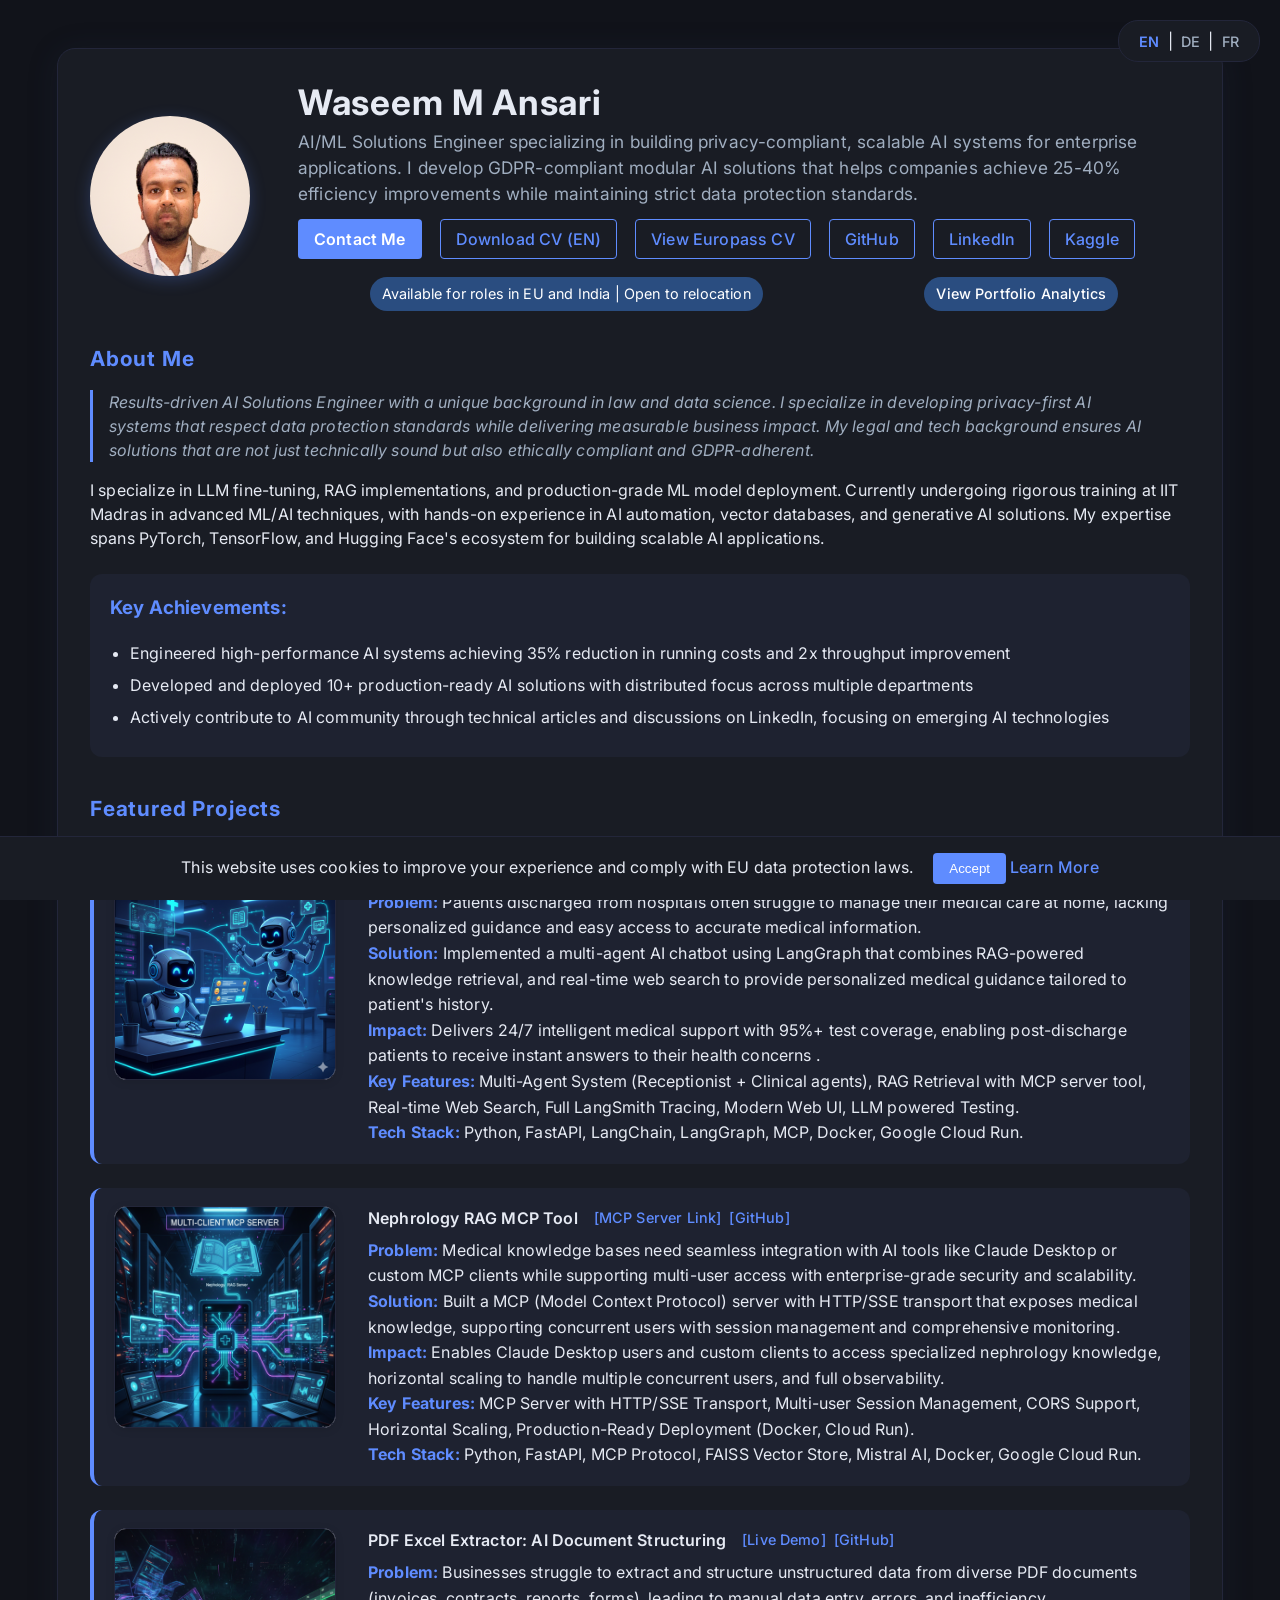
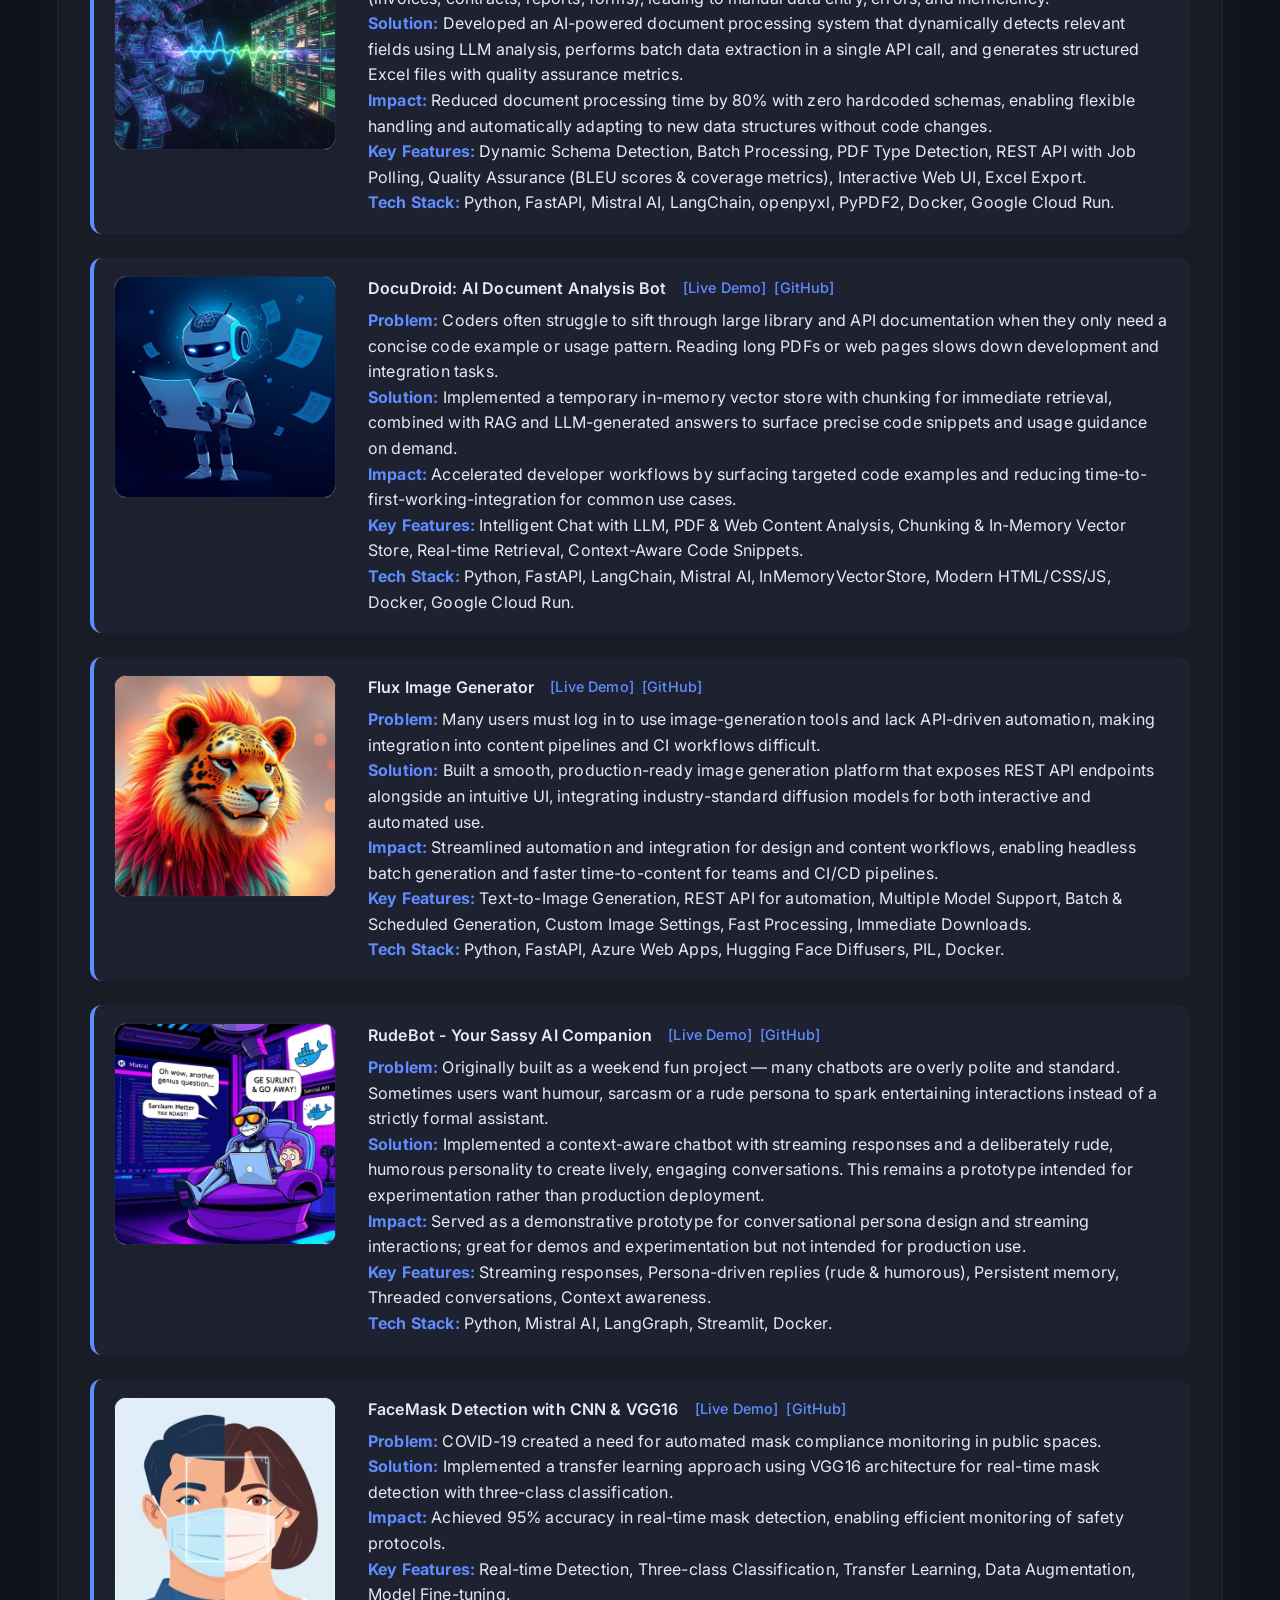
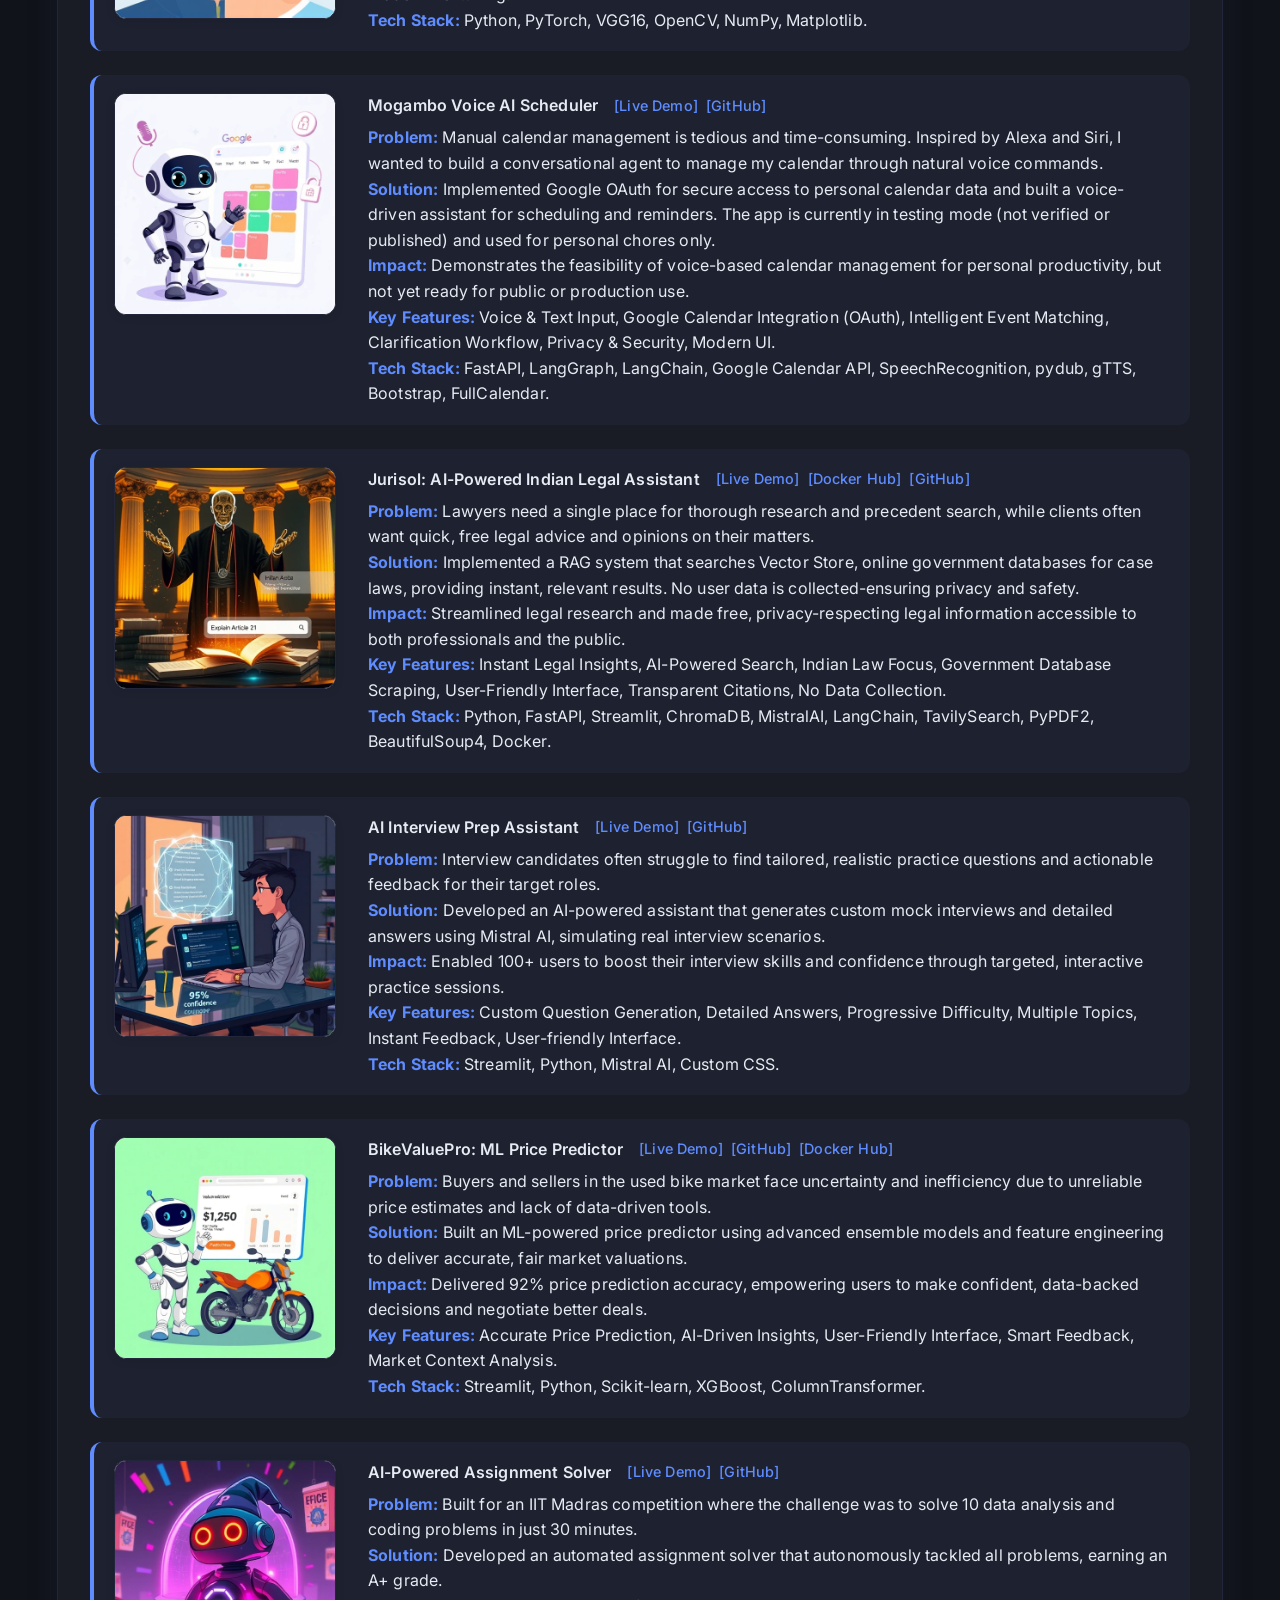
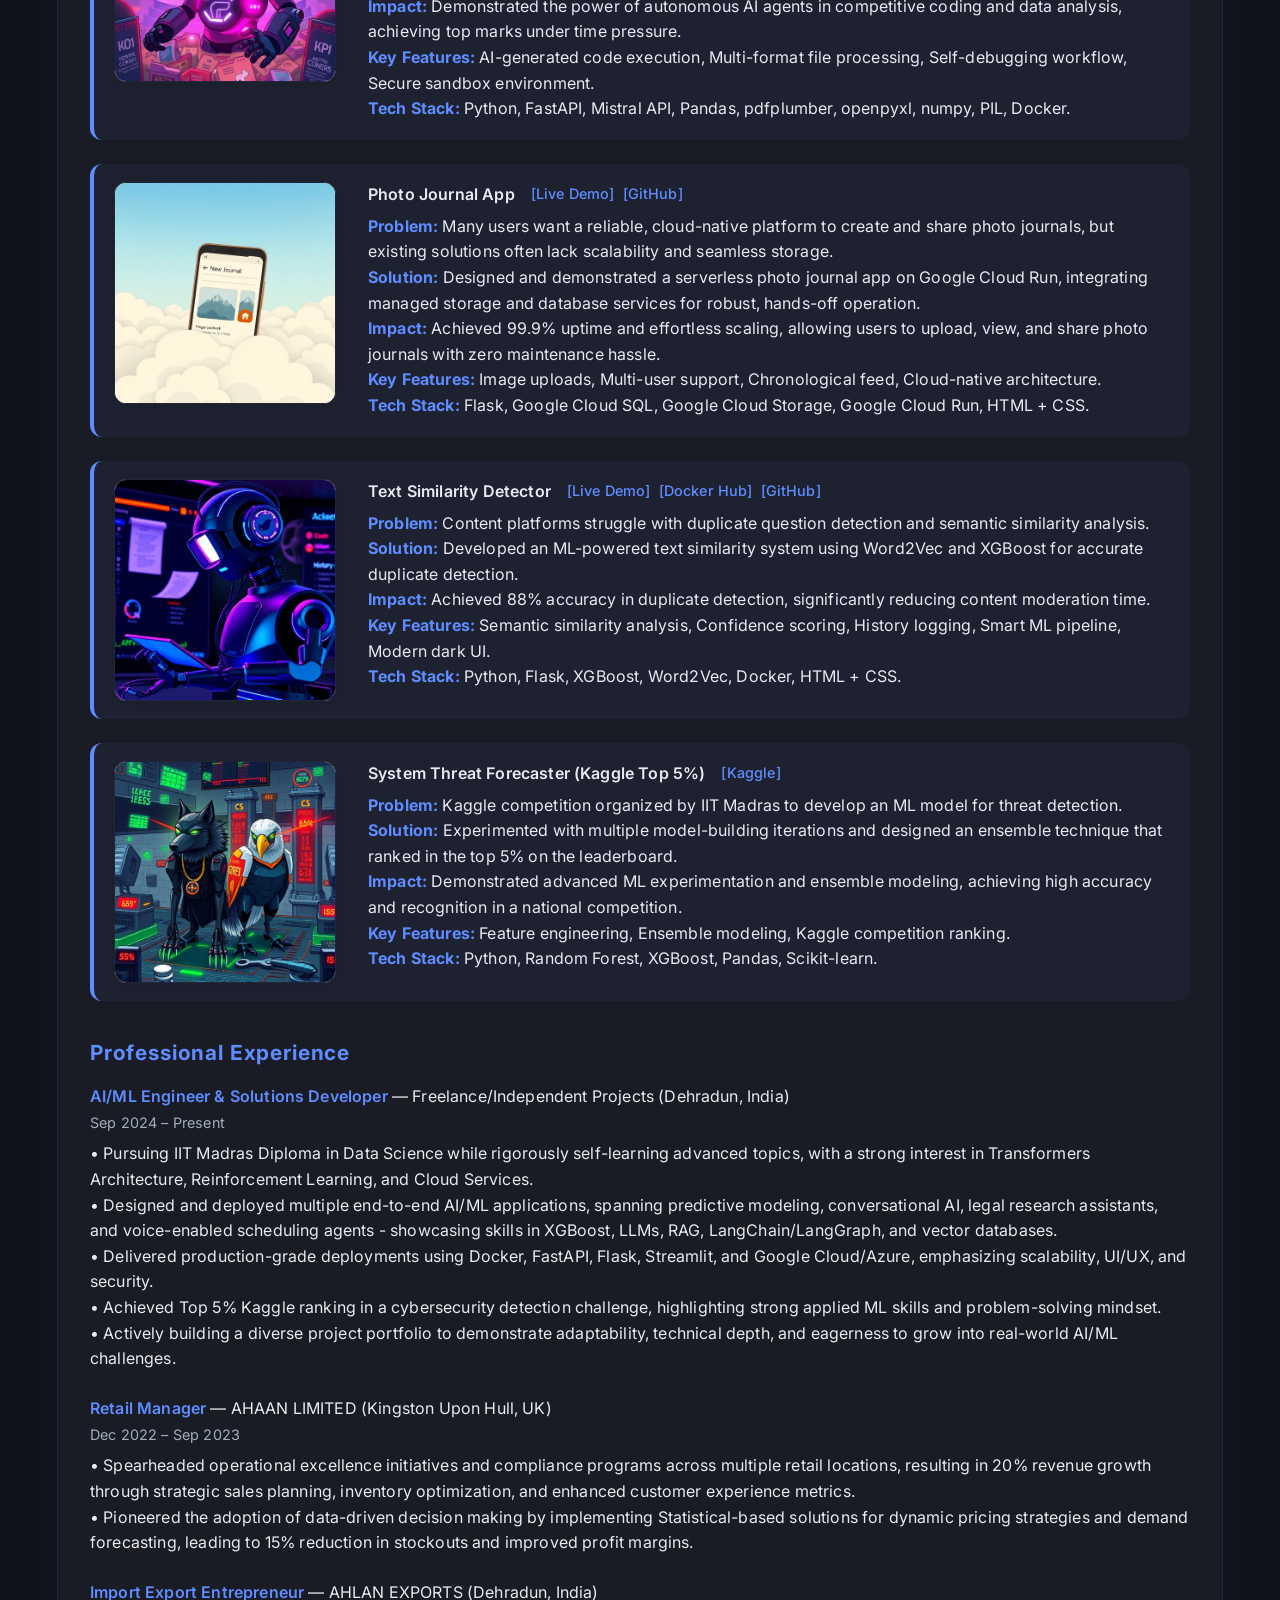
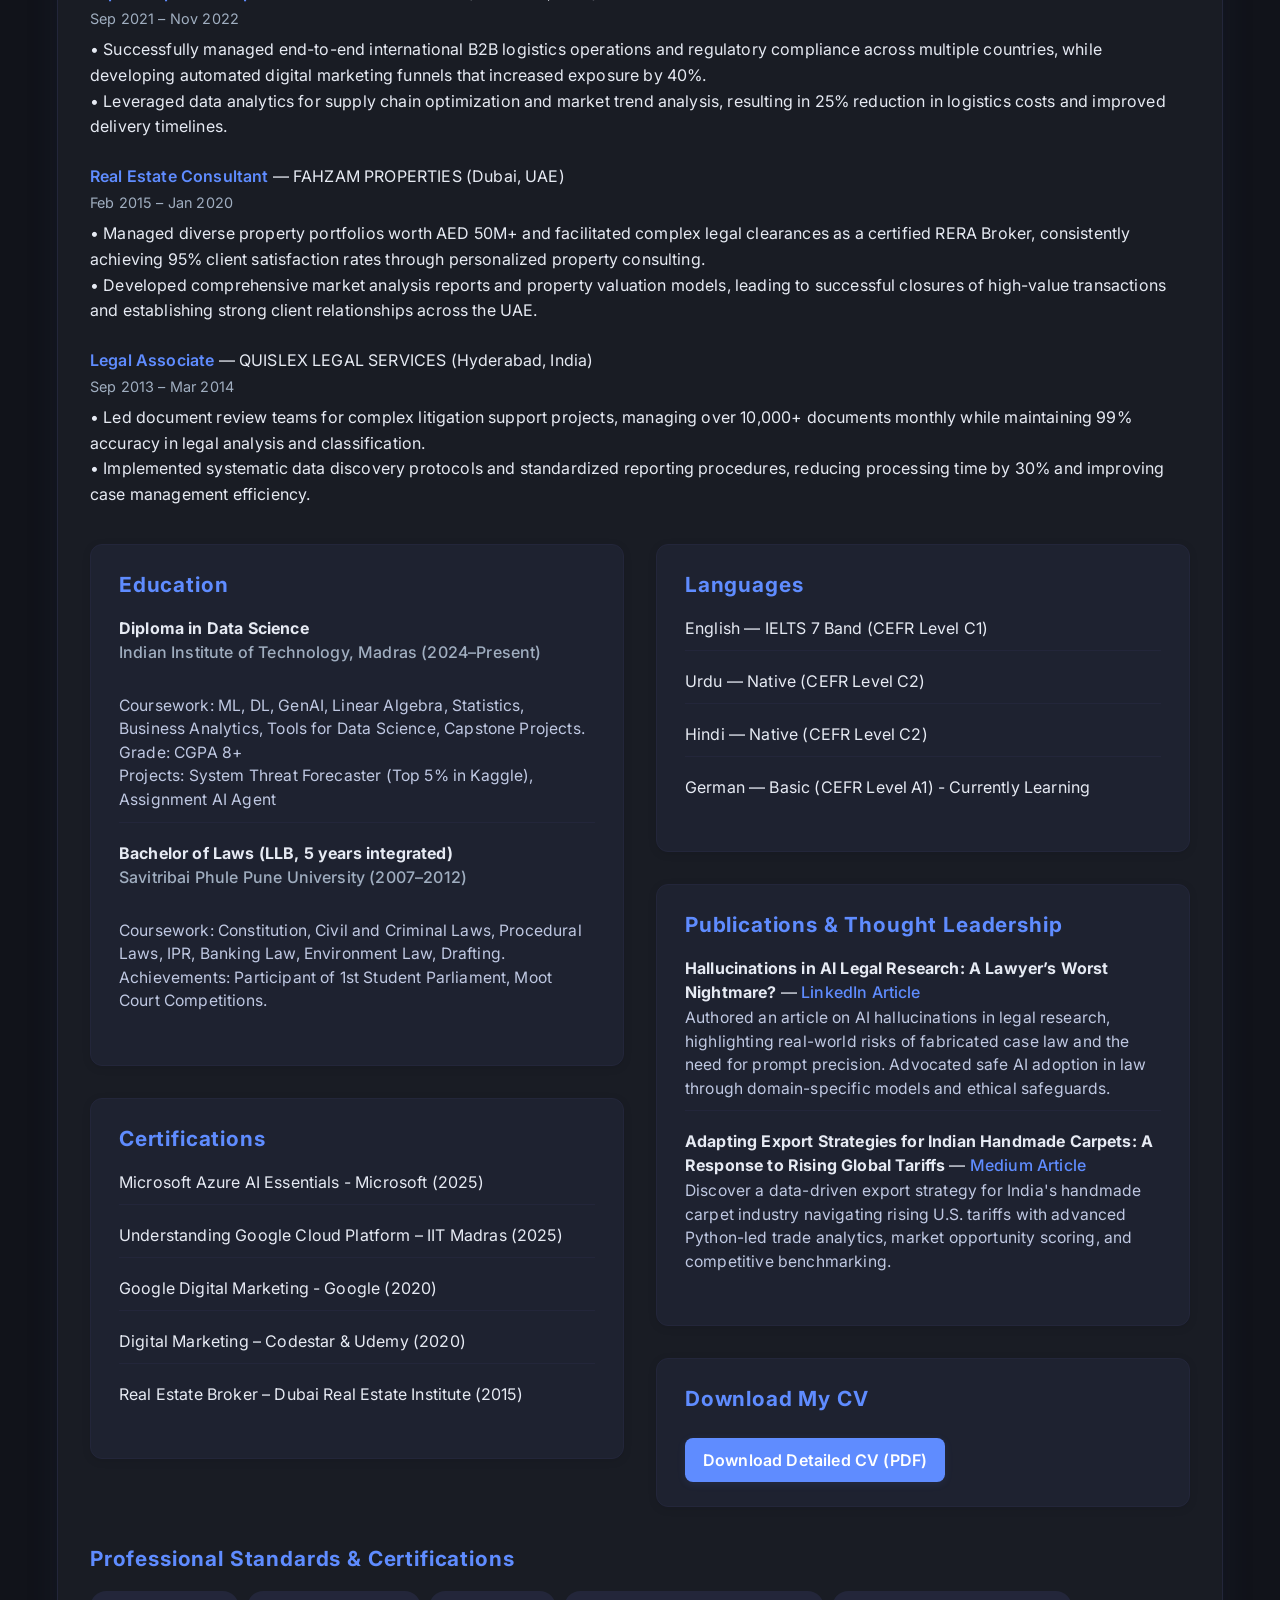
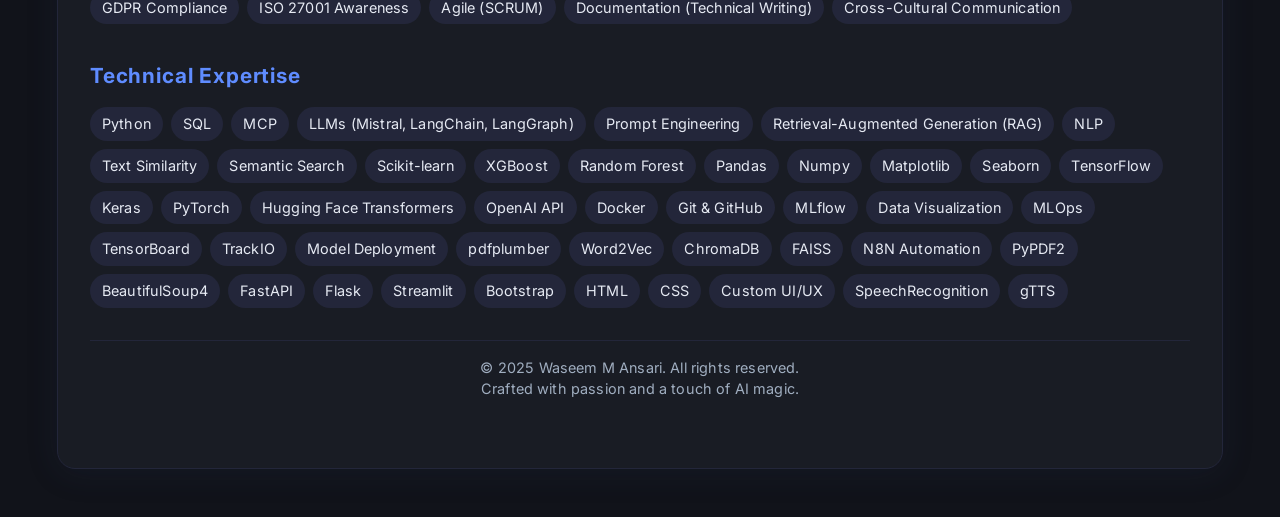
==== index.html @ ed3e0329 "Updated projects" ====
<!DOCTYPE html>
<html lang="en">
  <head>
    <!-- Google tag (gtag.js) -->
    <script
      async
      src="https://www.googletagmanager.com/gtag/js?id=G-VM4LR2E38N"
    ></script>
    <script>
      window.dataLayer = window.dataLayer || [];
      function gtag() {
        dataLayer.push(arguments);
      }
      gtag("js", new Date());

      gtag("config", "G-VM4LR2E38N");
    </script>
    <meta charset="UTF-8" />
    <meta name="viewport" content="width=device-width,initial-scale=1.0" />
    <meta
      name="description"
      content="AI Solutions Engineer specializing in GDPR-compliant AI systems, LLM integration, and secure enterprise solutions"
    />
    <meta
      name="keywords"
      content="AI Engineer, GDPR Compliance, Machine Learning, Data Privacy, LLM Integration, Python Developer"
    />
    <meta name="author" content="Waseem M Ansari" />
    <meta name="robots" content="index, follow" />
    <meta
      property="og:title"
      content="Waseem M Ansari | AI Solutions Engineer & Privacy Expert"
    />
    <meta
      property="og:description"
      content="AI/ML Solutions Engineer with expertise in GDPR-compliant AI systems, LLM integration, and RAG implementations. Portfolio showcasing 10+ production-ready AI solutions."
    />
    <meta property="og:image" content="images/Passport Photo.png" />
    <meta property="og:url" content="https://waseemmansari.github.io" />
    <meta name="twitter:card" content="summary_large_image" />
    <meta
      name="twitter:title"
      content="Waseem M Ansari | AI Solutions Engineer & Privacy Expert"
    />
    <meta
      name="twitter:description"
      content="AI/ML Solutions Engineer with expertise in GDPR-compliant AI systems, LLM integration, and RAG implementations. Portfolio showcasing 10+ production-ready AI solutions."
    />
    <link rel="schema.DC" href="http://purl.org/dc/elements/1.1/" />
    <meta
      name="DC.title"
      content="Waseem M Ansari - AI Solutions Engineer Portfolio"
    />
    <meta
      name="DC.description"
      content="Portfolio of AI Solutions Engineer specializing in GDPR-compliant systems and LLM integration"
    />
    <meta
      name="DC.subject"
      content="AI Engineering, Machine Learning, Data Privacy, GDPR Compliance"
    />
    <meta name="DC.creator" content="Waseem M Ansari" />
    <title>Waseem M Ansari | AI Solutions Engineer & Privacy Expert</title>
    <script type="application/ld+json">
      {
        "@context": "https://schema.org",
        "@type": "Person",
        "name": "Waseem M Ansari",
        "jobTitle": "AI Solutions Engineer",
        "alumniOf": {
          "@type": "CollegeOrUniversity",
          "name": "Indian Institute of Technology, Madras"
        },
        "knowsAbout": [
          "AI Engineering",
          "Machine Learning",
          "GDPR Compliance",
          "LLM Integration",
          "RAG Systems",
          "Python Development"
        ],
        "hasOccupation": {
          "@type": "Occupation",
          "name": "AI Solutions Engineer",
          "description": "Specializes in developing GDPR-compliant AI systems and LLM integrations",
          "skills": "Python, Machine Learning, Deep Learning, GDPR Compliance, LLM Integration"
        },
        "sameAs": [
          "https://github.com/wsmaisys",
          "https://www.linkedin.com/in/wsmaisys",
          "https://www.kaggle.com/wasimansari786"
        ]
      }
    </script>
    <link
      href="https://fonts.googleapis.com/css2?family=Inter:wght@400;500;600;700&display=swap"
      rel="stylesheet"
    />
    <link rel="canonical" href="https://waseemmansari.github.io" />
    <!-- Additional SEO Tags -->
    <link rel="sitemap" type="application/xml" href="/sitemap.xml" />
    <meta name="google-site-verification" content="your-verification-code" />
    <meta name="theme-color" content="#11131a" />
    <meta name="apple-mobile-web-app-capable" content="yes" />
    <meta name="apple-mobile-web-app-status-bar-style" content="black" />
    <meta name="application-name" content="Waseem's Portfolio" />
    <meta name="msapplication-TileColor" content="#11131a" />
    <meta name="format-detection" content="telephone=no" />
    <link
      rel="alternate"
      hreflang="en"
      href="https://waseemmansari.github.io"
    />
    <link rel="me" href="https://github.com/wsmaisys" />
    <link rel="me" href="https://www.linkedin.com/in/wsmaisys" />
    <!-- Cache Control -->
    <meta http-equiv="Cache-Control" content="max-age=31536000, public" />
    <!-- Cookie Consent -->
    <script>
      function setCookie(name, value, days) {
        let expires = "";
        if (days) {
          const date = new Date();
          date.setTime(date.getTime() + days * 24 * 60 * 60 * 1000);
          expires = "; expires=" + date.toUTCString();
        }
        document.cookie = name + "=" + (value || "") + expires + "; path=/";
      }

      function acceptCookies() {
        setCookie("cookie_consent", "accepted", 365);
        document.getElementById("cookie-banner").style.display = "none";
      }

      window.onload = function () {
        if (!document.cookie.includes("cookie_consent=accepted")) {
          document.getElementById("cookie-banner").style.display = "block";
        }
      };
    </script>
    <style>
      #cookie-banner {
        display: none;
        position: fixed;
        bottom: 0;
        left: 0;
        right: 0;
        background: var(--card);
        padding: 1rem;
        text-align: center;
        z-index: 1000;
        border-top: 1px solid var(--border);
      }
      #cookie-banner button {
        background: var(--accent);
        color: white;
        border: none;
        padding: 0.5rem 1rem;
        border-radius: 4px;
        margin-left: 1rem;
        cursor: pointer;
      }
      :root {
        --bg: #11131a;
        --card: #191c24;
        --accent: #5f8cff;
        --text: #e6eaf3;
        --muted: #a0aec0;
        --border: #23263a;
        --shadow: 0 4px 32px 0 rgba(40, 60, 100, 0.15);
        --radius: 18px;
        --transition: 0.18s cubic-bezier(0.4, 0, 0.2, 1);
      }
      body {
        background: var(--bg);
        color: var(--text);
        font-family: "Inter", sans-serif;
        margin: 0;
        padding: 0;
        min-height: 100vh;
        letter-spacing: 0.01em;
        line-height: 1.5;
      }
      .container {
        max-width: 1100px;
        margin: 48px auto;
        padding: 32px;
        background: var(--card);
        border-radius: var(--radius);
        box-shadow: var(--shadow);
        border: 1px solid var(--border);
      }
      header {
        display: flex;
        align-items: center;
        gap: 24px;
        margin-bottom: 32px;
      }
      .avatar {
        width: 80px;
        height: 80px;
        border-radius: 50%;
        background: linear-gradient(135deg, var(--accent), #23263a 80%);
        display: flex;
        align-items: center;
        justify-content: center;
        font-size: 2.2rem;
        font-weight: 700;
        color: #fff;
        box-shadow: 0 4px 16px 0 rgba(95, 140, 255, 0.25);
        flex-shrink: 0;
      }
      .intro h1 {
        font-size: 2.2rem;
        margin: 0 0 6px 0;
        font-weight: 700;
        letter-spacing: 0.02em;
        line-height: 1.2;
      }
      .intro p {
        color: var(--muted);
        font-size: 1.08rem;
        margin: 0;
      }
      .links {
        margin-top: 12px;
        display: flex;
        gap: 18px;
        flex-wrap: wrap;
      }
      a {
        color: var(--accent);
        text-decoration: none;
        font-weight: 500;
        transition: color var(--transition);
      }
      a:hover {
        color: #fff;
        text-decoration: underline;
      }
      section {
        margin-bottom: 36px;
      }
      h2 {
        color: var(--accent);
        font-size: 1.3rem;
        margin-bottom: 16px;
        margin-top: 0;
        letter-spacing: 0.04em;
        font-weight: 700;
      }
      .project-list {
        list-style: none;
        padding: 0;
        margin: 0;
      }
      .project {
        background: #1e2230;
        border-radius: 12px;
        padding: 18px 20px;
        margin-bottom: 24px;
        border-left: 4px solid var(--accent);
        display: flex;
        gap: 32px;
        align-items: flex-start;
      }
      .project-image {
        width: 220px;
        height: 220px;
        object-fit: contain;
        border-radius: 12px;
        background: #fff;
        box-shadow: 0 2px 8px rgba(0, 0, 0, 0.1);
        flex-shrink: 0;
        border: 1px solid var(--border);
      }
      .project-details {
        flex: 1;
      }
      .project-title {
        font-weight: 600;
        margin-bottom: 8px;
        display: flex;
        flex-wrap: wrap;
        align-items: center;
        gap: 8px;
      }
      .project-title span {
        margin-right: 8px;
      }
      .project-title a {
        font-size: 0.9rem;
        white-space: nowrap;
      }
      .project-desc {
        line-height: 1.6;
      }
      .project-desc strong {
        color: var(--accent);
      }
      @media (max-width: 900px) {
        .container {
          margin: 24px 8px;
          padding: 12px;
        }
        .project {
          flex-direction: column;
          gap: 16px;
        }
        .project-image {
          width: 100%;
          height: 180px;
          margin-bottom: 12px;
        }
      }
      .exp-list,
      .edu-list,
      .cert-list {
        list-style: none;
        padding: 0;
        margin: 0;
      }
      .exp-role {
        font-weight: 600;
        color: var(--accent);
      }
      .exp-meta {
        color: var(--muted);
        font-size: 0.9rem;
        margin: 4px 0 8px 0;
      }
      .exp-desc {
        line-height: 1.6;
      }
      .skills-list {
        display: flex;
        flex-wrap: wrap;
        gap: 8px;
      }
      .skill {
        background: #23263a;
        padding: 6px 12px;
        border-radius: 20px;
        font-size: 0.9rem;
        white-space: nowrap;
      }
      .cta-primary {
        background: var(--accent);
        color: white !important;
        padding: 8px 16px;
        border-radius: 4px;
        font-weight: 600;
      }
      .cta-secondary {
        border: 1px solid var(--accent);
        padding: 7px 15px;
        border-radius: 4px;
      }
      .availability {
        background: #2a4d80;
        color: white;
        padding: 6px 12px;
        border-radius: 20px;
        font-size: 0.9rem;
        margin-left: auto;
      }
      .achievements {
        margin-top: 24px;
        background: #1e2230;
        padding: 20px;
        border-radius: 12px;
      }
      .achievements h3 {
        color: var(--accent);
        margin-top: 0;
      }
      .achievements ul {
        margin: 0;
        padding-left: 20px;
      }
      .achievements li {
        margin-bottom: 8px;
      }
      blockquote {
        border-left: 3px solid var(--accent);
        padding-left: 16px;
        margin-left: 0;
        font-style: italic;
        color: var(--muted);
        margin-bottom: 16px;
      }
      footer {
        text-align: center;
        color: var(--muted);
        font-size: 0.9rem;
        margin-top: 32px;
        padding-top: 16px;
        border-top: 1px solid var(--border);
      }
    </style>
  </head>
  <body>
    <div id="cookie-banner">
      This website uses cookies to improve your experience and comply with EU
      data protection laws.
      <button onclick="acceptCookies()">Accept</button>
      <a href="privacy-policy.html">Learn More</a>
    </div>
    <div class="lang-selector">
      <a href="index.html" class="active">EN</a> |
      <a href="index-de.html">DE</a> |
      <a href="index-fr.html">FR</a>
    </div>
    <style>
      .lang-selector {
        position: fixed;
        top: 20px;
        right: 20px;
        background: var(--card);
        padding: 8px 16px;
        border-radius: 20px;
        border: 1px solid var(--border);
        z-index: 1000;
      }
      .lang-selector a {
        color: var(--muted);
        text-decoration: none;
        margin: 0 4px;
        font-size: 0.9rem;
        transition: color var(--transition);
      }
      .lang-selector a.active {
        color: var(--accent);
        font-weight: 600;
      }
      .lang-selector a:hover {
        color: var(--text);
      }
    </style>
    <div class="container">
      <header>
        <img
          class="avatar"
          src="images/Passport Photo.png"
          alt="Waseem M Ansari Passport Photo"
          style="
            width: 160px;
            height: 160px;
            border-radius: 50%;
            object-fit: cover;
            box-shadow: 0 4px 16px 0 rgba(95, 140, 255, 0.25);
            margin-right: 24px;
          "
        />
        <div class="intro">
          <h1>Waseem M Ansari</h1>
          <p>
            AI/ML Solutions Engineer specializing in building privacy-compliant,
            scalable AI systems for enterprise applications. I develop
            GDPR-compliant modular AI solutions that helps companies achieve
            25-40% efficiency improvements while maintaining strict data
            protection standards.
          </p>
          <div class="links">
            <a href="mailto:wsmaisys@gmail.com" class="cta-primary"
              >Contact Me</a
            >
            <a
              href="Wasim-Ansari-Detailed-CV.pdf"
              class="cta-secondary"
              target="_blank"
              data-analytics-type="download"
              onclick="gtag('event', 'cv_download', {'event_category': 'engagement', 'event_label': 'CV Download'});"
              >Download CV (EN)</a
            >
            <a
              href="https://europa.eu/europass/eportfolio/api/eprofile/shared-profile/wasim-ansari/ea4a1282-6678-4320-9ee3-b6cc224de660?view=html"
              class="cta-secondary"
              target="_blank"
              rel="noopener noreferrer"
              data-analytics-type="europass"
              onclick="gtag('event', 'cv_view', {'event_category': 'engagement', 'event_label': 'Europass CV View'});"
              >View Europass CV</a
            >
            <a
              href="https://github.com/wsmaisys"
              class="cta-secondary"
              target="_blank"
              rel="noopener noreferrer"
              >GitHub</a
            >
            <a
              href="https://www.linkedin.com/in/wsmaisys"
              class="cta-secondary"
              target="_blank"
              rel="noopener noreferrer"
              data-analytics-type="social"
              onclick="gtag('event', 'social_click', {'event_category': 'engagement', 'event_label': 'LinkedIn Profile', 'social_platform': 'LinkedIn'});"
              >LinkedIn</a
            >
            <a
              href="https://www.kaggle.com/wasimansari786"
              class="cta-secondary"
              target="_blank"
              rel="noopener noreferrer"
              data-analytics-type="social"
              onclick="gtag('event', 'social_click', {'event_category': 'engagement', 'event_label': 'Kaggle Profile', 'social_platform': 'Kaggle'});"
              >Kaggle</a
            >
            <span
              class="availability"
              style="margin: auto; display: inline-block"
              >Available for roles in EU and India | Open to relocation</span
            >
            <a
              href="analytics.html"
              class="availability"
              style="
                margin: auto;
                display: inline-block;
                text-decoration: none;
                cursor: pointer;
              "
              data-analytics-type="page_view"
              onclick="gtag('event', 'view_analytics', {'event_category': 'engagement', 'event_label': 'Analytics Page View'});"
              >View Portfolio Analytics</a
            >
          </div>
        </div>
      </header>
      <section>
        <h2>About Me</h2>
        <blockquote>
          Results-driven AI Solutions Engineer with a unique background in law
          and data science. I specialize in developing privacy-first AI systems
          that respect data protection standards while delivering measurable
          business impact. My legal and tech background ensures AI solutions
          that are not just technically sound but also ethically compliant and
          GDPR-adherent.
        </blockquote>
        <p>
          I specialize in LLM fine-tuning, RAG implementations, and
          production-grade ML model deployment. Currently undergoing rigorous
          training at IIT Madras in advanced ML/AI techniques, with hands-on
          experience in AI automation, vector databases, and
          generative AI solutions. My expertise spans PyTorch, TensorFlow, and
          Hugging Face's ecosystem for building scalable AI applications.
        </p>
        <div class="achievements">
          <h3>Key Achievements:</h3>
          <ul>
            <li>
              Engineered high-performance AI systems achieving 35% reduction in
              running costs and 2x throughput improvement
            </li>
            <li>
              Developed and deployed 10+ production-ready AI solutions with
              distributed focus across multiple departments
            </li>
            <li>
              Actively contribute to AI community through technical articles and
              discussions on LinkedIn, focusing on emerging AI technologies
            </li>
          </ul>
        </div>
      </section>
      <section>
        <h2>Featured Projects</h2>
        <ul class="project-list">
          <li class="project">
            <img
              class="project-image"
              src="images/MediFlow-Multi Agent.png"
              alt="MediFlow"
            />
            <div class="project-details">
              <div class="project-title">
                <span>MediFlow: Post-Discharge Medical AI Assistant</span>
                <a
                  href="https://mediflow-ai-medical-assistant-785629432566.us-central1.run.app/"
                  target="_blank"
                  rel="noopener noreferrer"
                  >[Live Demo]</a
                >
                <a
                  href="https://github.com/wsmaisys/MediFlow-Post-Discharge-Medical-AI-Assistant"
                  target="_blank"
                  rel="noopener noreferrer"
                  >[GitHub]</a
                >
              </div>
              <div class="project-desc">
                <strong>Problem:</strong> Patients discharged from hospitals
                often struggle to manage their medical care at home, lacking
                personalized guidance and easy access to accurate medical
                information.<br />
                <strong>Solution:</strong> Implemented a multi-agent AI chatbot
                using LangGraph that combines RAG-powered knowledge retrieval,
                and real-time web search to provide personalized medical
                guidance tailored to patient's history.<br />
                <strong>Impact:</strong> Delivers 24/7 intelligent medical
                support with 95%+ test coverage, enabling post-discharge
                patients to receive instant answers to their health concerns
                .<br />
                <strong>Key Features:</strong> Multi-Agent System (Receptionist
                + Clinical agents), RAG Retrieval with MCP server tool,
                Real-time Web Search, Full LangSmith Tracing,
                Modern Web UI, LLM powered Testing.<br />
                <strong>Tech Stack:</strong> Python, FastAPI, LangChain,
                LangGraph, MCP, Docker, Google
                Cloud Run.
              </div>
            </div>
          </li>
          <li class="project">
            <img
              class="project-image"
              src="images/Nephrology MCP server tool.png"
              alt="Nephrology RAG MCP"
            />
            <div class="project-details">
              <div class="project-title">
                <span>Nephrology RAG MCP Tool</span>
                <a
                  href="https://nephrology-rag-mcp-tool-785629432566.us-central1.run.app/mcp"
                  target="_blank"
                  rel="noopener noreferrer"
                  >[MCP Server Link]</a
                >
                <a
                  href="https://github.com/wsmaisys/Nephrology-RAG-MCP-tool"
                  target="_blank"
                  rel="noopener noreferrer"
                  >[GitHub]</a
                >
              </div>
              <div class="project-desc">
                <strong>Problem:</strong> Medical knowledge bases need seamless
                integration with AI tools like Claude Desktop or custom MCP
                clients while supporting multi-user access with enterprise-grade
                security and scalability.<br />
                <strong>Solution:</strong> Built a MCP (Model Context Protocol)
                server with HTTP/SSE transport that exposes medical knowledge,
                supporting concurrent users with session management and
                comprehensive monitoring.<br />
                <strong>Impact:</strong> Enables Claude Desktop users and custom
                clients to access specialized nephrology knowledge, horizontal
                scaling to handle multiple concurrent users, and full
                observability.<br />
                <strong>Key Features:</strong> MCP Server with HTTP/SSE
                Transport, Multi-user Session Management, CORS Support,
                Horizontal Scaling, Production-Ready Deployment (Docker, Cloud
                Run).<br />
                <strong>Tech Stack:</strong> Python, FastAPI, MCP Protocol,
                FAISS Vector Store, Mistral AI, Docker, Google Cloud Run.
              </div>
            </div>
          </li>
          <li class="project">
            <img
              class="project-image"
              src="images/pdf-excel-generator.png"
              alt="PDF Excel Extractor"
            />
            <div class="project-details">
              <div class="project-title">
                <span>PDF Excel Extractor: AI Document Structuring</span>
                <a
                  href="https://pdf-excel-extractor-319169836562.us-central1.run.app/"
                  target="_blank"
                  rel="noopener noreferrer"
                  >[Live Demo]</a
                >
                <a
                  href="https://github.com/wsmaisys/pdf-excel-extractor"
                  target="_blank"
                  rel="noopener noreferrer"
                  >[GitHub]</a
                >
              </div>
              <div class="project-desc">
                <strong>Problem:</strong> Businesses struggle to extract and
                structure unstructured data from diverse PDF documents
                (invoices, contracts, reports, forms), leading to manual data
                entry, errors, and inefficiency.<br />
                <strong>Solution:</strong> Developed an AI-powered document
                processing system that dynamically detects relevant fields using
                LLM analysis, performs batch data extraction in a single API
                call, and generates structured Excel files with quality
                assurance metrics.<br />
                <strong>Impact:</strong> Reduced document processing time by 80%
                with zero hardcoded schemas, enabling flexible handling and
                automatically adapting to new data structures without code
                changes.<br />
                <strong>Key Features:</strong> Dynamic Schema Detection, Batch
                Processing, PDF Type Detection, REST API with Job Polling,
                Quality Assurance (BLEU scores & coverage metrics), Interactive
                Web UI, Excel Export.<br />
                <strong>Tech Stack:</strong> Python, FastAPI, Mistral AI,
                LangChain, openpyxl, PyPDF2, Docker, Google Cloud Run.
              </div>
            </div>
          </li>
          <li class="project">
            <img
              class="project-image"
              src="images/DocuDroid.png"
              alt="DocuDroid"
            />
            <div class="project-details">
              <div class="project-title">
                <span>DocuDroid: AI Document Analysis Bot</span>
                <a
                  href="https://docudroid-114168985695.us-central1.run.app/"
                  target="_blank"
                  rel="noopener noreferrer"
                  >[Live Demo]</a
                >
                <a
                  href="https://github.com/wsmaisys/DocuDroid"
                  target="_blank"
                  rel="noopener noreferrer"
                  >[GitHub]</a
                >
              </div>
              <div class="project-desc">
                <strong>Problem:</strong> Coders often struggle to sift through
                large library and API documentation when they only need a
                concise code example or usage pattern. Reading long PDFs or web
                pages slows down development and integration tasks.<br />
                <strong>Solution:</strong> Implemented a temporary in-memory
                vector store with chunking for immediate retrieval, combined
                with RAG and LLM-generated answers to surface precise code
                snippets and usage guidance on demand.<br />
                <strong>Impact:</strong> Accelerated developer workflows by
                surfacing targeted code examples and reducing
                time-to-first-working-integration for common use cases.<br />
                <strong>Key Features:</strong> Intelligent Chat with LLM, PDF &
                Web Content Analysis, Chunking & In-Memory Vector Store,
                Real-time Retrieval, Context-Aware Code Snippets.<br />
                <strong>Tech Stack:</strong> Python, FastAPI, LangChain, Mistral
                AI, InMemoryVectorStore, Modern HTML/CSS/JS, Docker, Google
                Cloud Run.
              </div>
            </div>
          </li>
          <li class="project">
            <img
              class="project-image"
              src="images/flux-image-generation.png"
              alt="Flux Image Generator"
            />
            <div class="project-details">
              <div class="project-title">
                <span>Flux Image Generator</span>
                <a
                  href="https://flux-image-generator-bdcdcphnhmbhg6et.centralindia-01.azurewebsites.net/"
                  target="_blank"
                  rel="noopener noreferrer"
                  >[Live Demo]</a
                >
                <a
                  href="https://github.com/wsmaisys/Flux-Image-Generator"
                  target="_blank"
                  rel="noopener noreferrer"
                  >[GitHub]</a
                >
              </div>
              <div class="project-desc">
                <strong>Problem:</strong> Many users must log in to use
                image-generation tools and lack API-driven automation, making
                integration into content pipelines and CI workflows
                difficult.<br />
                <strong>Solution:</strong> Built a smooth, production-ready
                image generation platform that exposes REST API endpoints
                alongside an intuitive UI, integrating industry-standard
                diffusion models for both interactive and automated use.<br />
                <strong>Impact:</strong> Streamlined automation and integration
                for design and content workflows, enabling headless batch
                generation and faster time-to-content for teams and CI/CD
                pipelines.<br />
                <strong>Key Features:</strong> Text-to-Image Generation, REST
                API for automation, Multiple Model Support, Batch & Scheduled
                Generation, Custom Image Settings, Fast Processing, Immediate
                Downloads.<br />
                <strong>Tech Stack:</strong> Python, FastAPI, Azure Web Apps,
                Hugging Face Diffusers, PIL, Docker.<br />
              </div>
            </div>
          </li>
          <li class="project">
            <img class="project-image" src="images/RudeBot.png" alt="RudeBot" />
            <div class="project-details">
              <div class="project-title">
                <span>RudeBot - Your Sassy AI Companion</span>
                <a
                  href="https://rudebot-mistral.streamlit.app/"
                  target="_blank"
                  rel="noopener noreferrer"
                  >[Live Demo]</a
                >
                <a
                  href="https://github.com/wsmaisys/RudeBot"
                  target="_blank"
                  rel="noopener noreferrer"
                  >[GitHub]</a
                >
              </div>
              <div class="project-desc">
                <strong>Problem:</strong> Originally built as a weekend fun
                project — many chatbots are overly polite and standard.
                Sometimes users want humour, sarcasm or a rude persona to spark
                entertaining interactions instead of a strictly formal
                assistant.<br />
                <strong>Solution:</strong> Implemented a context-aware chatbot
                with streaming responses and a deliberately rude, humorous
                personality to create lively, engaging conversations. This
                remains a prototype intended for experimentation rather than
                production deployment.<br />
                <strong>Impact:</strong> Served as a demonstrative prototype for
                conversational persona design and streaming interactions; great
                for demos and experimentation but not intended for production
                use.<br />
                <strong>Key Features:</strong> Streaming responses,
                Persona-driven replies (rude & humorous), Persistent memory,
                Threaded conversations, Context awareness.<br />
                <strong>Tech Stack:</strong> Python, Mistral AI, LangGraph,
                Streamlit, Docker.<br />
              </div>
            </div>
          </li>
          <li class="project">
            <img
              class="project-image"
              src="images/facemask-detection.png"
              alt="FaceMask Detection"
            />
            <div class="project-details">
              <div class="project-title">
                <span>FaceMask Detection with CNN & VGG16</span>
                <a
                  href="https://huggingface.co/spaces/wassim-ansari2088/Face-Mask-Detector-Vision"
                  target="_blank"
                  rel="noopener noreferrer"
                  >[Live Demo]</a
                >
                <a
                  href="https://github.com/wsmaisys/FaceMask-Detection-CNNModel-VGG16"
                  target="_blank"
                  rel="noopener noreferrer"
                  >[GitHub]</a
                >
              </div>
              <div class="project-desc">
                <strong>Problem:</strong> COVID-19 created a need for automated
                mask compliance monitoring in public spaces.<br />
                <strong>Solution:</strong> Implemented a transfer learning
                approach using VGG16 architecture for real-time mask detection
                with three-class classification.<br />
                <strong>Impact:</strong> Achieved 95% accuracy in real-time mask
                detection, enabling efficient monitoring of safety protocols.<br />
                <strong>Key Features:</strong> Real-time Detection, Three-class
                Classification, Transfer Learning, Data Augmentation, Model
                Fine-tuning.<br />
                <strong>Tech Stack:</strong> Python, PyTorch, VGG16, OpenCV,
                NumPy, Matplotlib.
              </div>
            </div>
          </li>
          <li class="project">
            <img class="project-image" src="images/mogambo.png" alt="Mogambo" />
            <div class="project-details">
              <div class="project-title">
                <span>Mogambo Voice AI Scheduler</span>
                <a
                  href="https://mogambo-calendar-assistant.onrender.com"
                  target="_blank"
                  rel="noopener noreferrer"
                  >[Live Demo]</a
                >
                <a
                  href="https://github.com/wsmaisys/mogambo-voice-ai-scheduler"
                  target="_blank"
                  rel="noopener noreferrer"
                  >[GitHub]</a
                >
              </div>
              <div class="project-desc">
                <strong>Problem:</strong> Manual calendar management is tedious
                and time-consuming. Inspired by Alexa and Siri, I wanted to
                build a conversational agent to manage my calendar through
                natural voice commands.<br />
                <strong>Solution:</strong> Implemented Google OAuth for secure
                access to personal calendar data and built a voice-driven
                assistant for scheduling and reminders. The app is currently in
                testing mode (not verified or published) and used for personal
                chores only.<br />
                <strong>Impact:</strong> Demonstrates the feasibility of
                voice-based calendar management for personal productivity, but
                not yet ready for public or production use.<br />
                <strong>Key Features:</strong> Voice & Text Input, Google
                Calendar Integration (OAuth), Intelligent Event Matching,
                Clarification Workflow, Privacy & Security, Modern UI.<br />
                <strong>Tech Stack:</strong> FastAPI, LangGraph, LangChain,
                Google Calendar API, SpeechRecognition, pydub, gTTS, Bootstrap,
                FullCalendar.
              </div>
            </div>
          </li>
          <li class="project">
            <img class="project-image" src="images/Jurisol.png" alt="Jurisol" />
            <div class="project-details">
              <div class="project-title">
                <span>Jurisol: AI-Powered Indian Legal Assistant</span>
                <a
                  href="https://jurisol-legal-assistant-rag.onrender.com"
                  target="_blank"
                  rel="noopener noreferrer"
                  >[Live Demo]</a
                >
                <a
                  href="https://hub.docker.com/r/wasimansariiitm/jurisol-legal-assistant"
                  target="_blank"
                  rel="noopener noreferrer"
                  >[Docker Hub]</a
                >
                <a
                  href="https://github.com/wsmaisys/Jurisol-legal-assistant-RAG"
                  target="_blank"
                  rel="noopener noreferrer"
                  >[GitHub]</a
                >
              </div>
              <div class="project-desc">
                <strong>Problem:</strong> Lawyers need a single place for
                thorough research and precedent search, while clients often want
                quick, free legal advice and opinions on their matters.<br />
                <strong>Solution:</strong> Implemented a RAG system that
                searches Vector Store, online government databases for case
                laws, providing instant, relevant results. No user data is
                collected-ensuring privacy and safety.<br />
                <strong>Impact:</strong> Streamlined legal research and made
                free, privacy-respecting legal information accessible to both
                professionals and the public.<br />
                <strong>Key Features:</strong> Instant Legal Insights,
                AI-Powered Search, Indian Law Focus, Government Database
                Scraping, User-Friendly Interface, Transparent Citations, No
                Data Collection.<br />
                <strong>Tech Stack:</strong> Python, FastAPI, Streamlit,
                ChromaDB, MistralAI, LangChain, TavilySearch, PyPDF2,
                BeautifulSoup4, Docker.
              </div>
            </div>
          </li>
          <li class="project">
            <img
              class="project-image"
              src="images/interview-prep.png"
              alt="Interview Prep"
            />
            <div class="project-details">
              <div class="project-title">
                <span>AI Interview Prep Assistant</span>
                <a
                  href="https://interview-prep-assistant.streamlit.app/"
                  target="_blank"
                  rel="noopener noreferrer"
                  >[Live Demo]</a
                >
                <a
                  href="https://github.com/wsmaisys/Interview_Prep_Assistant"
                  target="_blank"
                  rel="noopener noreferrer"
                  >[GitHub]</a
                >
              </div>
              <div class="project-desc">
                <strong>Problem:</strong> Interview candidates often struggle to
                find tailored, realistic practice questions and actionable
                feedback for their target roles.<br />
                <strong>Solution:</strong> Developed an AI-powered assistant
                that generates custom mock interviews and detailed answers using
                Mistral AI, simulating real interview scenarios.<br />
                <strong>Impact:</strong> Enabled 100+ users to boost their
                interview skills and confidence through targeted, interactive
                practice sessions.<br />
                <strong>Key Features:</strong> Custom Question Generation,
                Detailed Answers, Progressive Difficulty, Multiple Topics,
                Instant Feedback, User-friendly Interface.<br />
                <strong>Tech Stack:</strong> Streamlit, Python, Mistral AI,
                Custom CSS.
              </div>
            </div>
          </li>
          <li class="project">
            <img
              class="project-image"
              src="images/bikevaluepro.png"
              alt="Bike Value Pro"
            />
            <div class="project-details">
              <div class="project-title">
                <span>BikeValuePro: ML Price Predictor</span>
                <a
                  href="https://usedbike-price-predictor-mlmodel.onrender.com/"
                  target="_blank"
                  rel="noopener noreferrer"
                  >[Live Demo]</a
                >
                <a
                  href="https://github.com/wsmaisys/usedbike_price_predictor_mlmodel"
                  target="_blank"
                  rel="noopener noreferrer"
                  >[GitHub]</a
                >
                <a
                  href="https://hub.docker.com/r/wasimansariiitm/bikevaluepro-used_bike_price_predictor"
                  target="_blank"
                  rel="noopener noreferrer"
                  >[Docker Hub]</a
                >
              </div>
              <div class="project-desc">
                <strong>Problem:</strong> Buyers and sellers in the used bike
                market face uncertainty and inefficiency due to unreliable price
                estimates and lack of data-driven tools.<br />
                <strong>Solution:</strong> Built an ML-powered price predictor
                using advanced ensemble models and feature engineering to
                deliver accurate, fair market valuations.<br />
                <strong>Impact:</strong> Delivered 92% price prediction
                accuracy, empowering users to make confident, data-backed
                decisions and negotiate better deals.<br />
                <strong>Key Features:</strong> Accurate Price Prediction,
                AI-Driven Insights, User-Friendly Interface, Smart Feedback,
                Market Context Analysis.<br />
                <strong>Tech Stack:</strong> Streamlit, Python, Scikit-learn,
                XGBoost, ColumnTransformer.
              </div>
            </div>
          </li>
          <li class="project">
            <img
              class="project-image"
              src="images/assignment-solver.png"
              alt="Assignment Solver"
            />
            <div class="project-details">
              <div class="project-title">
                <span>AI-Powered Assignment Solver</span>
                <a
                  href="https://assignment-solving-agent.onrender.com/"
                  target="_blank"
                  rel="noopener noreferrer"
                  >[Live Demo]</a
                >
                <a
                  href="https://github.com/wsmaisys/Assignment_Solving_Agent"
                  target="_blank"
                  rel="noopener noreferrer"
                  >[GitHub]</a
                >
              </div>
              <div class="project-desc">
                <strong>Problem:</strong> Built for an IIT Madras competition
                where the challenge was to solve 10 data analysis and coding
                problems in just 30 minutes.<br />
                <strong>Solution:</strong> Developed an automated assignment
                solver that autonomously tackled all problems, earning an A+
                grade.<br />
                <strong>Impact:</strong> Demonstrated the power of autonomous AI
                agents in competitive coding and data analysis, achieving top
                marks under time pressure.<br />
                <strong>Key Features:</strong> AI-generated code execution,
                Multi-format file processing, Self-debugging workflow, Secure
                sandbox environment.<br />
                <strong>Tech Stack:</strong> Python, FastAPI, Mistral API,
                Pandas, pdfplumber, openpyxl, numpy, PIL, Docker.
              </div>
            </div>
          </li>
          <li class="project">
            <img
              class="project-image"
              src="images/google-cloud.png"
              alt="Google Cloud Project"
            />
            <div class="project-details">
              <div class="project-title">
                <span>Photo Journal App</span>
                <a
                  href="https://blog-app-699175796072.asia-south2.run.app/"
                  target="_blank"
                  rel="noopener noreferrer"
                  >[Live Demo]</a
                >
                <a
                  href="https://github.com/wsmaisys/google-cloud-app"
                  target="_blank"
                  rel="noopener noreferrer"
                  >[GitHub]</a
                >
              </div>
              <div class="project-desc">
                <strong>Problem:</strong> Many users want a reliable,
                cloud-native platform to create and share photo journals, but
                existing solutions often lack scalability and seamless
                storage.<br />
                <strong>Solution:</strong> Designed and demonstrated a
                serverless photo journal app on Google Cloud Run, integrating
                managed storage and database services for robust, hands-off
                operation.<br />
                <strong>Impact:</strong> Achieved 99.9% uptime and effortless
                scaling, allowing users to upload, view, and share photo
                journals with zero maintenance hassle.<br />
                <strong>Key Features:</strong> Image uploads, Multi-user
                support, Chronological feed, Cloud-native architecture.<br />
                <strong>Tech Stack:</strong> Flask, Google Cloud SQL, Google
                Cloud Storage, Google Cloud Run, HTML + CSS.
              </div>
            </div>
          </li>
          <li class="project">
            <img class="project-image" src="images/Matchy.png" alt="Matchy" />
            <div class="project-details">
              <div class="project-title">
                <span>Text Similarity Detector</span>
                <a
                  href="https://text-similarity-detector.onrender.com/"
                  target="_blank"
                  rel="noopener noreferrer"
                  >[Live Demo]</a
                >
                <a
                  href="https://hub.docker.com/r/wasimansariiitm/text-similarity-detector"
                  target="_blank"
                  rel="noopener noreferrer"
                  >[Docker Hub]</a
                >
                <a
                  href="https://github.com/wsmaisys/Text_similarity_detection"
                  target="_blank"
                  rel="noopener noreferrer"
                  >[GitHub]</a
                >
              </div>
              <div class="project-desc">
                <strong>Problem:</strong> Content platforms struggle with
                duplicate question detection and semantic similarity
                analysis.<br />
                <strong>Solution:</strong> Developed an ML-powered text
                similarity system using Word2Vec and XGBoost for accurate
                duplicate detection.<br />
                <strong>Impact:</strong> Achieved 88% accuracy in duplicate
                detection, significantly reducing content moderation time.<br />
                <strong>Key Features:</strong> Semantic similarity analysis,
                Confidence scoring, History logging, Smart ML pipeline, Modern
                dark UI.<br />
                <strong>Tech Stack:</strong> Python, Flask, XGBoost, Word2Vec,
                Docker, HTML + CSS.
              </div>
            </div>
          </li>
          <li class="project">
            <img
              class="project-image"
              src="images/system-threat.png"
              alt="System Threat"
            />
            <div class="project-details">
              <div class="project-title">
                <span>System Threat Forecaster (Kaggle Top 5%)</span>
                <a
                  href="https://www.kaggle.com/wasimansari786"
                  target="_blank"
                  rel="noopener noreferrer"
                  >[Kaggle]</a
                >
              </div>
              <div class="project-desc">
                <strong>Problem:</strong> Kaggle competition organized by IIT
                Madras to develop an ML model for threat detection.<br />
                <strong>Solution:</strong> Experimented with multiple
                model-building iterations and designed an ensemble technique
                that ranked in the top 5% on the leaderboard.<br />
                <strong>Impact:</strong> Demonstrated advanced ML
                experimentation and ensemble modeling, achieving high accuracy
                and recognition in a national competition.<br />
                <strong>Key Features:</strong> Feature engineering, Ensemble
                modeling, Kaggle competition ranking.<br />
                <strong>Tech Stack:</strong> Python, Random Forest, XGBoost,
                Pandas, Scikit-learn.
              </div>
            </div>
          </li>
        </ul>
      </section>
      <section>
        <h2>Professional Experience</h2>
        <ul class="exp-list">
          <li>
            <span class="exp-role">AI/ML Engineer & Solutions Developer</span> —
            Freelance/Independent Projects (Dehradun, India)
            <div class="exp-meta">Sep 2024 – Present</div>
            <div class="exp-desc">
              • Pursuing IIT Madras Diploma in Data Science while rigorously
              self-learning advanced topics, with a strong interest in
              Transformers Architecture, Reinforcement Learning, and Cloud
              Services.<br />
              • Designed and deployed multiple end-to-end AI/ML applications,
              spanning predictive modeling, conversational AI, legal research
              assistants, and voice-enabled scheduling agents - showcasing
              skills in XGBoost, LLMs, RAG, LangChain/LangGraph, and vector
              databases.<br />
              • Delivered production-grade deployments using Docker, FastAPI,
              Flask, Streamlit, and Google Cloud/Azure, emphasizing scalability,
              UI/UX, and security.<br />
              • Achieved Top 5% Kaggle ranking in a cybersecurity detection
              challenge, highlighting strong applied ML skills and
              problem-solving mindset.<br />
              • Actively building a diverse project portfolio to demonstrate
              adaptability, technical depth, and eagerness to grow into
              real-world AI/ML challenges.
            </div>
          </li>
          <br />
          <li>
            <span class="exp-role">Retail Manager</span> — AHAAN LIMITED
            (Kingston Upon Hull, UK)
            <div class="exp-meta">Dec 2022 – Sep 2023</div>
            <div class="exp-desc">
              • Spearheaded operational excellence initiatives and compliance
              programs across multiple retail locations, resulting in 20%
              revenue growth through strategic sales planning, inventory
              optimization, and enhanced customer experience metrics.<br />
              • Pioneered the adoption of data-driven decision making by
              implementing Statistical-based solutions for dynamic pricing
              strategies and demand forecasting, leading to 15% reduction in
              stockouts and improved profit margins.
            </div>
          </li>
          <br />
          <li>
            <span class="exp-role">Import Export Entrepreneur</span> — AHLAN
            EXPORTS (Dehradun, India)
            <div class="exp-meta">Sep 2021 – Nov 2022</div>
            <div class="exp-desc">
              • Successfully managed end-to-end international B2B logistics
              operations and regulatory compliance across multiple countries,
              while developing automated digital marketing funnels that
              increased exposure by 40%.<br />
              • Leveraged data analytics for supply chain optimization and
              market trend analysis, resulting in 25% reduction in logistics
              costs and improved delivery timelines.
            </div>
          </li>
          <br />
          <li>
            <span class="exp-role">Real Estate Consultant</span> — FAHZAM
            PROPERTIES (Dubai, UAE)
            <div class="exp-meta">Feb 2015 – Jan 2020</div>
            <div class="exp-desc">
              • Managed diverse property portfolios worth AED 50M+ and
              facilitated complex legal clearances as a certified RERA Broker,
              consistently achieving 95% client satisfaction rates through
              personalized property consulting.<br />
              • Developed comprehensive market analysis reports and property
              valuation models, leading to successful closures of high-value
              transactions and establishing strong client relationships across
              the UAE.
            </div>
          </li>
          <br />
          <li>
            <span class="exp-role">Legal Associate</span> — QUISLEX LEGAL
            SERVICES (Hyderabad, India)
            <div class="exp-meta">Sep 2013 – Mar 2014</div>
            <div class="exp-desc">
              • Led document review teams for complex litigation support
              projects, managing over 10,000+ documents monthly while
              maintaining 99% accuracy in legal analysis and classification.<br />
              • Implemented systematic data discovery protocols and standardized
              reporting procedures, reducing processing time by 30% and
              improving case management efficiency.
            </div>
          </li>
        </ul>
      </section>
      <div class="grid-row">
        <div class="grid-col">
          <section class="info-card">
            <h2>Education</h2>
            <ul class="edu-list">
              <li>
                <strong>Diploma in Data Science</strong><br /><span
                  class="edu-meta"
                  >Indian Institute of Technology, Madras (2024–Present)</span
                ><br />
                <span class="edu-desc"
                  >Coursework: ML, DL, GenAI, Linear Algebra, Statistics,
                  Business Analytics, Tools for Data Science, Capstone
                  Projects.<br />
                  Grade: CGPA 8+<br />Projects: System Threat Forecaster (Top 5%
                  in Kaggle), Assignment AI Agent</span
                >
              </li>
              <li>
                <strong>Bachelor of Laws (LLB, 5 years integrated)</strong
                ><br /><span class="edu-meta"
                  >Savitribai Phule Pune University (2007–2012)</span
                ><br />
                <span class="edu-desc"
                  >Coursework: Constitution, Civil and Criminal Laws, Procedural
                  Laws, IPR, Banking Law, Environment Law, Drafting.<br />Achievements:
                  Participant of 1st Student Parliament, Moot Court
                  Competitions.</span
                >
              </li>
            </ul>
          </section>
          <section class="info-card">
            <h2>Certifications</h2>
            <ul class="cert-list">
              <li>Microsoft Azure AI Essentials - Microsoft (2025)</li>
              <li>Understanding Google Cloud Platform – IIT Madras (2025)</li>
              <li>Google Digital Marketing - Google (2020)</li>
              <li>Digital Marketing – Codestar & Udemy (2020)</li>
              <li>Real Estate Broker – Dubai Real Estate Institute (2015)</li>
            </ul>
          </section>
        </div>
        <div class="grid-col">
          <section class="info-card">
            <h2>Languages</h2>
            <ul class="cert-list">
              <li>English — IELTS 7 Band (CEFR Level C1)</li>
              <li>Urdu — Native (CEFR Level C2)</li>
              <li>Hindi — Native (CEFR Level C2)</li>
              <li>German — Basic (CEFR Level A1) - Currently Learning</li>
            </ul>
          </section>
          <section class="info-card">
            <h2>Publications & Thought Leadership</h2>
            <ul class="cert-list">
              <li>
                <strong
                  >Hallucinations in AI Legal Research: A Lawyer’s Worst
                  Nightmare?</strong
                >
                —
                <a
                  href="https://www.linkedin.com/pulse/hallucinations-ai-legal-research-lawyers-worst-nightmare-ansari-etkue/"
                  target="_blank"
                  >LinkedIn Article</a
                ><br />
                <span class="pub-desc"
                  >Authored an article on AI hallucinations in legal research,
                  highlighting real-world risks of fabricated case law and the
                  need for prompt precision. Advocated safe AI adoption in law
                  through domain-specific models and ethical safeguards.</span
                >
              </li>
              <li>
                <strong
                  >Adapting Export Strategies for Indian Handmade Carpets: A
                  Response to Rising Global Tariffs</strong
                >
                —
                <a
                  href="https://medium.com/@wsmaisys/adapting-export-strategies-for-indian-handmade-carpets-a-response-to-rising-global-tariffs-070a2796d762"
                  target="_blank"
                  >Medium Article</a
                ><br />
                <span class="pub-desc"
                  >Discover a data-driven export strategy for India's handmade
                  carpet industry navigating rising U.S. tariffs with advanced
                  Python-led trade analytics, market opportunity scoring, and
                  competitive benchmarking.</span
                >
              </li>
            </ul>
          </section>
          <section class="info-card">
            <h2>Download My CV</h2>
            <a
              href="Wasim-Ansari-Detailed-CV.pdf"
              target="_blank"
              class="cv-link"
              data-analytics-type="download"
              onclick="gtag('event', 'file_download', {'event_category': 'engagement', 'event_label': 'CV', 'file_type': 'PDF', 'file_name': 'Wasim-Ansari-Detailed-CV.pdf'});"
              >Download Detailed CV (PDF)</a
            >
          </section>
        </div>
      </div>
      <section>
        <h2>Professional Standards & Certifications</h2>
        <div class="skills-list">
          <span class="skill">GDPR Compliance</span>
          <span class="skill">ISO 27001 Awareness</span>
          <span class="skill">Agile (SCRUM)</span>
          <span class="skill">Documentation (Technical Writing)</span>
          <span class="skill">Cross-Cultural Communication</span>
        </div>
      </section>

      <section>
        <h2>Technical Expertise</h2>
        <div class="skills-list">
          <span class="skill">Python</span>
          <span class="skill">SQL</span>
          <span class="skill">MCP</span>
          <span class="skill">LLMs (Mistral, LangChain, LangGraph)</span>
          <span class="skill">Prompt Engineering</span>
          <span class="skill">Retrieval-Augmented Generation (RAG)</span>
          <span class="skill">NLP</span>
          <span class="skill">Text Similarity</span>
          <span class="skill">Semantic Search</span>
          <span class="skill">Scikit-learn</span>
          <span class="skill">XGBoost</span>
          <span class="skill">Random Forest</span>
          <span class="skill">Pandas</span>
          <span class="skill">Numpy</span>
          <span class="skill">Matplotlib</span>
          <span class="skill">Seaborn</span>
          <span class="skill">TensorFlow</span>
          <span class="skill">Keras</span>
          <span class="skill">PyTorch</span>
          <span class="skill">Hugging Face Transformers</span>
          <span class="skill">OpenAI API</span>
          <span class="skill">Docker</span>
          <span class="skill">Git & GitHub</span>
          <span class="skill">MLflow</span>
          <span class="skill">Data Visualization</span>
          <span class="skill">MLOps</span>
          <span class="skill">TensorBoard</span>
          <span class="skill">TrackIO</span>
          <span class="skill">Model Deployment</span>
          <span class="skill">pdfplumber</span>
          <span class="skill">Word2Vec</span>
          <span class="skill">ChromaDB</span>
          <span class="skill">FAISS</span>
          <span class="skill">N8N Automation</span>
          <span class="skill">PyPDF2</span>
          <span class="skill">BeautifulSoup4</span>
          <span class="skill">FastAPI</span>
          <span class="skill">Flask</span>
          <span class="skill">Streamlit</span>
          <span class="skill">Bootstrap</span>
          <span class="skill">HTML</span>
          <span class="skill">CSS</span>
          <span class="skill">Custom UI/UX</span>
          <span class="skill">SpeechRecognition</span>
          <span class="skill">gTTS</span>
          <style>
            :root {
              --bg: #11131a;
              --card: #191c24;
              --accent: #5f8cff;
              --text: #e6eaf3;
              --muted: #a0aec0;
              --border: #23263a;
              --shadow: 0 4px 32px 0 rgba(40, 60, 100, 0.15);
              --radius: 18px;
              --transition: 0.18s cubic-bezier(0.4, 0, 0.2, 1);
            }
            body {
              background: var(--bg);
              color: var(--text);
              font-family: "Inter", sans-serif;
              margin: 0;
              padding: 0;
              min-height: 100vh;
              letter-spacing: 0.01em;
              line-height: 1.5;
            }
            .container {
              max-width: 1100px;
              margin: 48px auto;
              padding: 32px;
              background: var(--card);
              border-radius: var(--radius);
              box-shadow: var(--shadow);
              border: 1px solid var(--border);
            }
            header {
              display: flex;
              align-items: center;
              gap: 24px;
              margin-bottom: 32px;
            }
            .avatar {
              width: 80px;
              height: 80px;
              border-radius: 50%;
              background: linear-gradient(135deg, var(--accent), #23263a 80%);
              display: flex;
              align-items: center;
              justify-content: center;
              font-size: 2.2rem;
              font-weight: 700;
              color: #fff;
              box-shadow: 0 4px 16px 0 rgba(95, 140, 255, 0.25);
              flex-shrink: 0;
            }
            .intro h1 {
              font-size: 2.2rem;
              margin: 0 0 6px 0;
              font-weight: 700;
              letter-spacing: 0.02em;
              line-height: 1.2;
            }
            .intro p {
              color: var(--muted);
              font-size: 1.08rem;
              margin: 0;
            }
            .links {
              margin-top: 12px;
              display: flex;
              gap: 18px;
              flex-wrap: wrap;
            }
            a {
              color: var(--accent);
              text-decoration: none;
              font-weight: 500;
              transition: color var(--transition);
            }
            a:hover {
              color: #fff;
              text-decoration: underline;
            }
            section {
              margin-bottom: 36px;
            }
            h2 {
              color: var(--accent);
              font-size: 1.3rem;
              margin-bottom: 16px;
              margin-top: 0;
              letter-spacing: 0.04em;
              font-weight: 700;
            }
            .grid-row {
              display: flex;
              gap: 32px;
              margin-bottom: 36px;
            }
            .grid-col {
              flex: 1;
              display: flex;
              flex-direction: column;
              gap: 32px;
            }
            .info-card {
              background: #1e2230;
              border-radius: 12px;
              box-shadow: 0 2px 8px rgba(0, 0, 0, 0.1);
              border: 1px solid var(--border);
              padding: 24px 28px;
              margin-bottom: 0;
            }
            .info-card ul {
              list-style: none;
              padding: 0;
              margin: 0;
            }
            .edu-list li,
            .cert-list li {
              margin-bottom: 18px;
              padding-bottom: 10px;
              border-bottom: 1px solid #23263a;
            }
            .edu-list li:last-child,
            .cert-list li:last-child {
              border-bottom: none;
            }
            .edu-meta {
              color: var(--muted);
              font-size: 1rem;
              font-weight: 500;
              display: block;
              margin-bottom: 4px;
            }
            .edu-desc {
              color: #bfc8e2;
              font-size: 0.98rem;
              display: block;
              margin-top: 2px;
            }
            .pub-desc {
              color: #bfc8e2;
              font-size: 0.98rem;
              display: block;
              margin-top: 2px;
            }
            .cv-link {
              display: inline-block;
              margin-top: 8px;
              padding: 10px 18px;
              background: var(--accent);
              color: #fff !important;
              border-radius: 8px;
              font-weight: 600;
              text-decoration: none;
              box-shadow: 0 2px 8px rgba(95, 140, 255, 0.1);
              transition: background var(--transition);
            }
            .cv-link:hover {
              background: #3a5fcf;
              color: #fff;
            }
            @media (max-width: 900px) {
              .container {
                margin: 24px 8px;
                padding: 12px;
              }
              .grid-row {
                flex-direction: column;
                gap: 16px;
              }
              .grid-col {
                gap: 16px;
              }
            }
            .project-list {
              list-style: none;
              padding: 0;
              margin: 0;
            }
            .project {
              background: #1e2230;
              border-radius: 12px;
              padding: 18px 20px;
              margin-bottom: 24px;
              border-left: 4px solid var(--accent);
              display: flex;
              gap: 32px;
              align-items: flex-start;
            }
            .project-image {
              width: 220px;
              height: 220px;
              object-fit: contain;
              border-radius: 12px;
              background: #fff;
              box-shadow: 0 2px 8px rgba(0, 0, 0, 0.1);
              flex-shrink: 0;
              border: 1px solid var(--border);
            }
            .project-details {
              flex: 1;
            }
            .project-title {
              font-weight: 600;
              margin-bottom: 8px;
              display: flex;
              flex-wrap: wrap;
              align-items: center;
              gap: 8px;
            }
            .project-title span {
              margin-right: 8px;
            }
            .project-title a {
              font-size: 0.9rem;
              white-space: nowrap;
            }
            .project-desc {
              line-height: 1.6;
            }
            .project-desc strong {
              color: var(--accent);
            }
            .exp-list,
            .edu-list,
            .cert-list {
              list-style: none;
              padding: 0;
              margin: 0;
            }
            .exp-role {
              font-weight: 600;
              color: var(--accent);
            }
            .exp-meta {
              color: var(--muted);
              font-size: 0.9rem;
              margin: 4px 0 8px 0;
            }
            .exp-desc {
              line-height: 1.6;
            }
            .skills-list {
              display: flex;
              flex-wrap: wrap;
              gap: 8px;
            }
            .skill {
              background: #23263a;
              padding: 6px 12px;
              border-radius: 20px;
              font-size: 0.9rem;
              white-space: nowrap;
            }
            blockquote {
              border-left: 3px solid var(--accent);
              padding-left: 16px;
              margin-left: 0;
              font-style: italic;
              color: var(--muted);
              margin-bottom: 16px;
            }
            footer {
              text-align: center;
              color: var(--muted);
              font-size: 0.9rem;
              margin-top: 32px;
              padding-top: 16px;
              border-top: 1px solid var(--border);
            }
          </style>
        </div>
        <footer
          style="
            display: flex;
            flex-direction: column;
            align-items: center;
            justify-content: center;
            text-align: center;
          "
        >
          <p style="margin: 0 auto">
            © 2025 Waseem M Ansari. All rights reserved.
          </p>
          <p style="margin: 0 auto">
            Crafted with passion and a touch of AI magic.
          </p>
        </footer>
        <script>
          document.addEventListener("DOMContentLoaded", function () {
            // Add event listeners to all project links
            document
              .querySelectorAll(".project-title")
              .forEach(function (projectTitle) {
                // Get project name from the span
                const projectName =
                  projectTitle.querySelector("span")?.textContent.trim() ||
                  "Unknown Project";

                // Add click event listeners to all links in this project title
                projectTitle.querySelectorAll("a").forEach(function (link) {
                  // Add data attributes for analytics
                  const linkText = link.textContent.trim();
                  let linkType = "Other";

                  if (linkText.includes("Live Demo")) {
                    linkType = "live_demo";
                    link.setAttribute("data-analytics-type", "demo");
                  } else if (linkText.includes("GitHub")) {
                    linkType = "github";
                    link.setAttribute("data-analytics-type", "code");
                  } else if (linkText.includes("Docker Hub")) {
                    linkType = "docker";
                    link.setAttribute("data-analytics-type", "container");
                  } else if (linkText.includes("Kaggle")) {
                    linkType = "kaggle";
                    link.setAttribute("data-analytics-type", "competition");
                  }

                  link.setAttribute("data-project-name", projectName);
                  link.setAttribute("data-link-type", linkType);

                  link.addEventListener("click", function (e) {
                    // Ensure we have valid values for all parameters
                    const validLinkType = linkType || "other";
                    const validProjectName = projectName || "Unknown Project";
                    const validLinkUrl = this.href || window.location.href;

                    // Send event to Google Analytics following best practices
                    gtag("event", "project_interaction", {
                      event_category: "engagement",
                      event_label: validLinkType, // GA4 best practice: event_label for interaction type
                      project_name: validProjectName, // Custom dimension for project details
                      link_url: validLinkUrl, // Custom dimension for link tracking
                      interaction_details: {
                        // Structured data for detailed analysis
                        type: validLinkType,
                        project: validProjectName,
                        url: validLinkUrl,
                        timestamp: new Date().toISOString(),
                      },
                    });

                    // Log event for debugging (remove in production)
                    console.debug("Project interaction tracked:", {
                      type: validLinkType,
                      project: validProjectName,
                      url: validLinkUrl,
                    });
                  });
                });
              });
          });
        </script>
      </section>
    </div>
  </body>
</html>
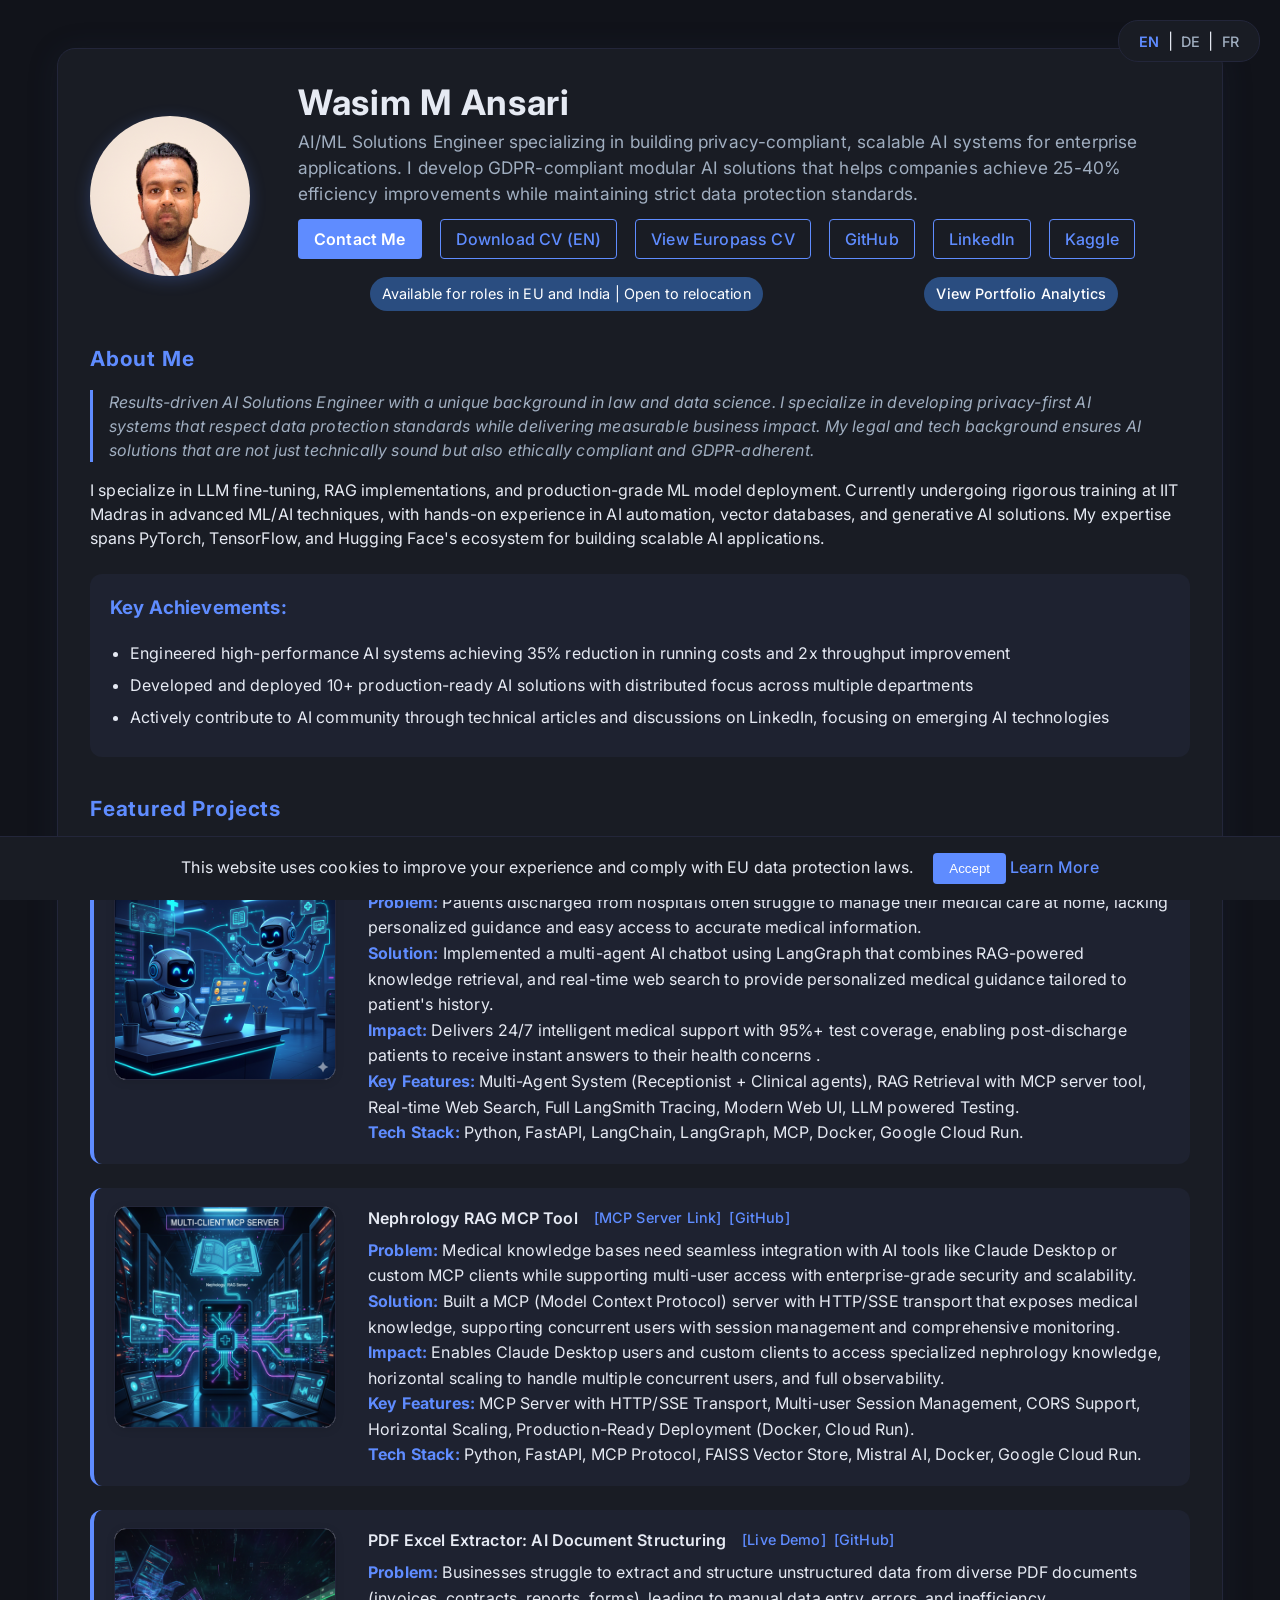
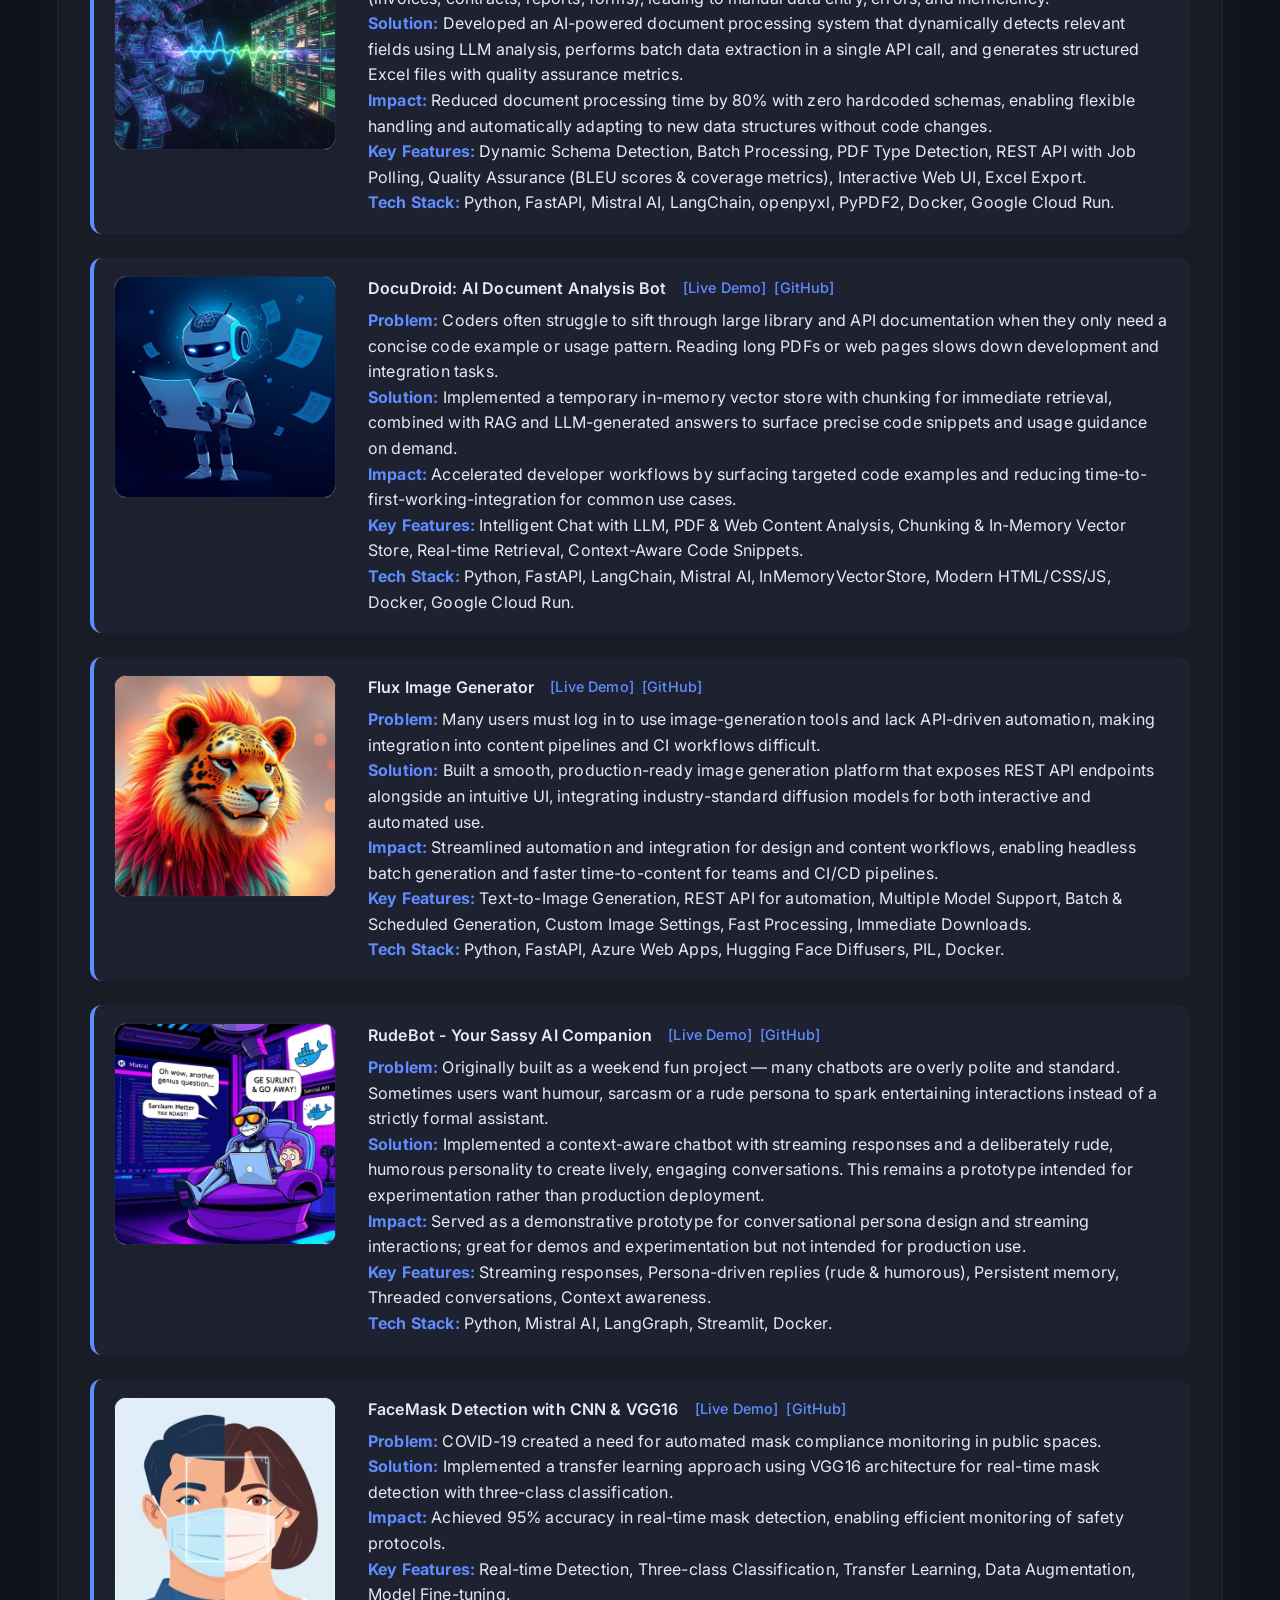
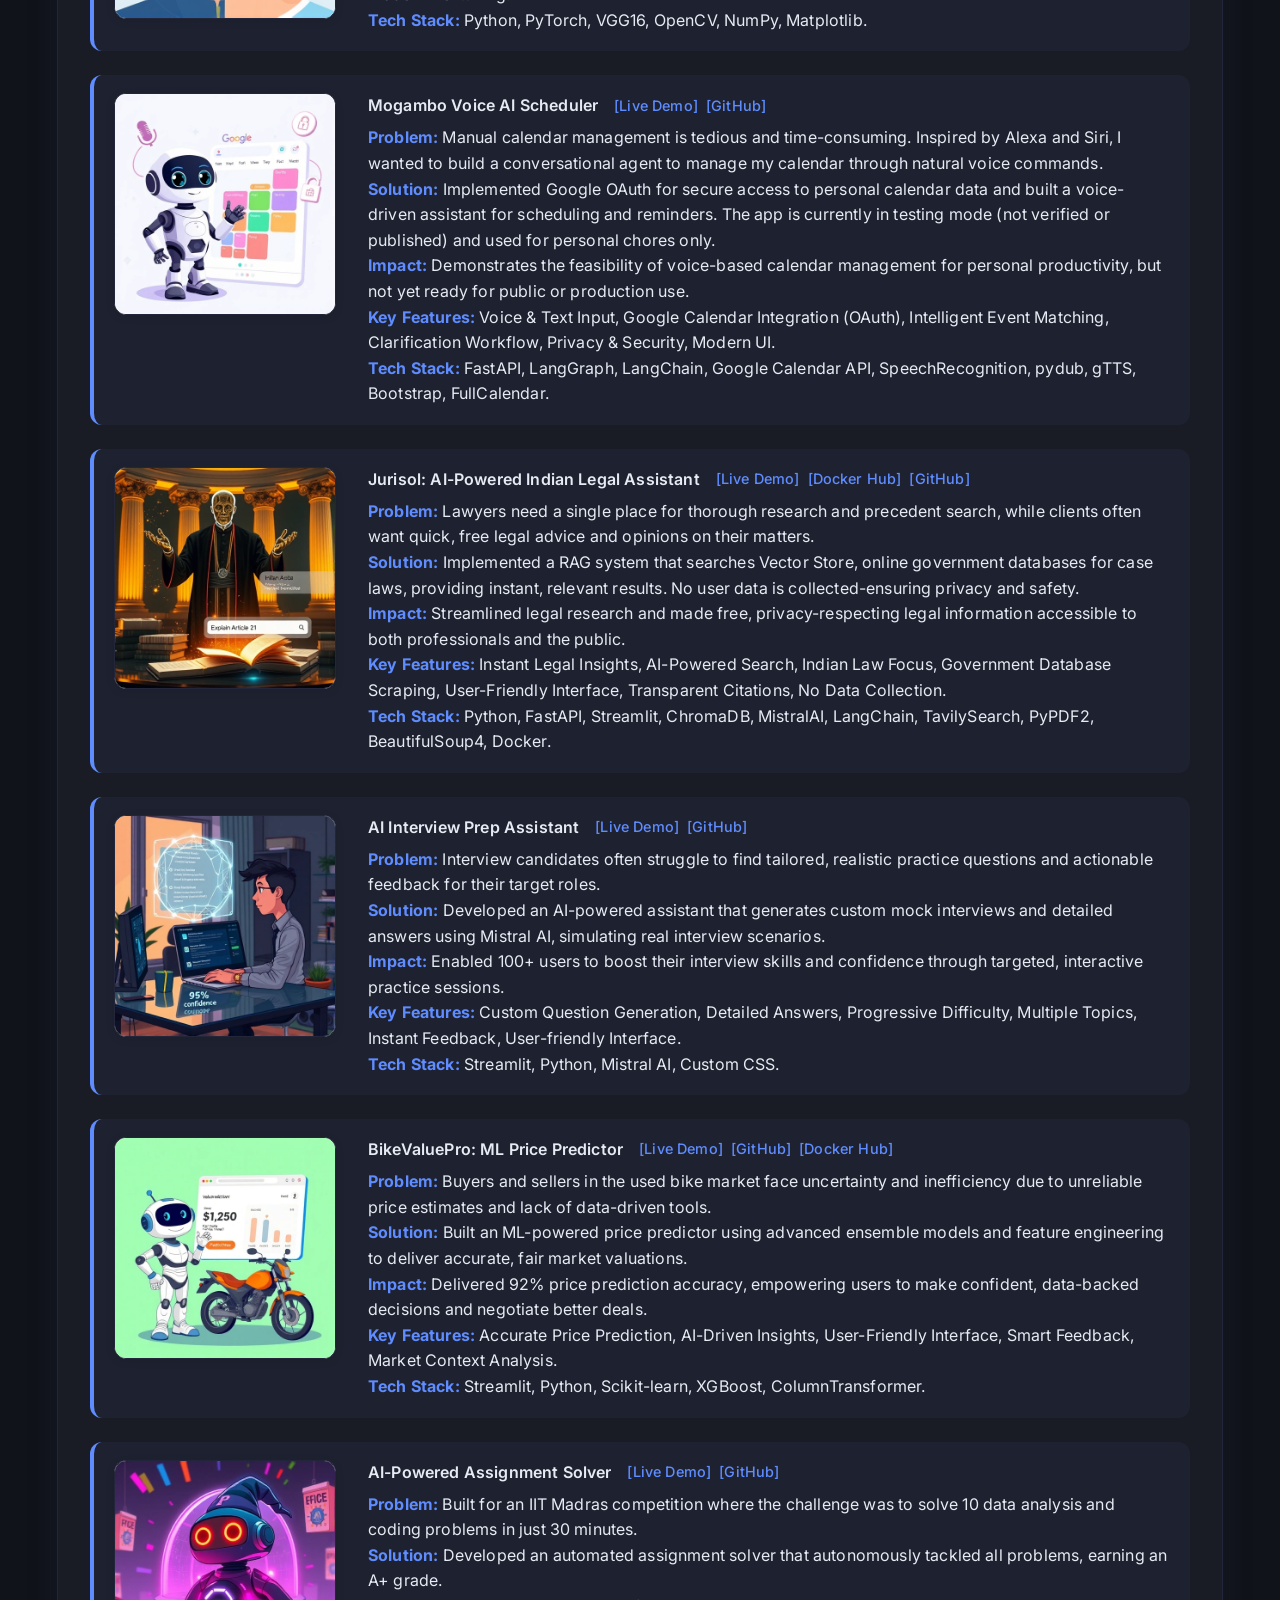
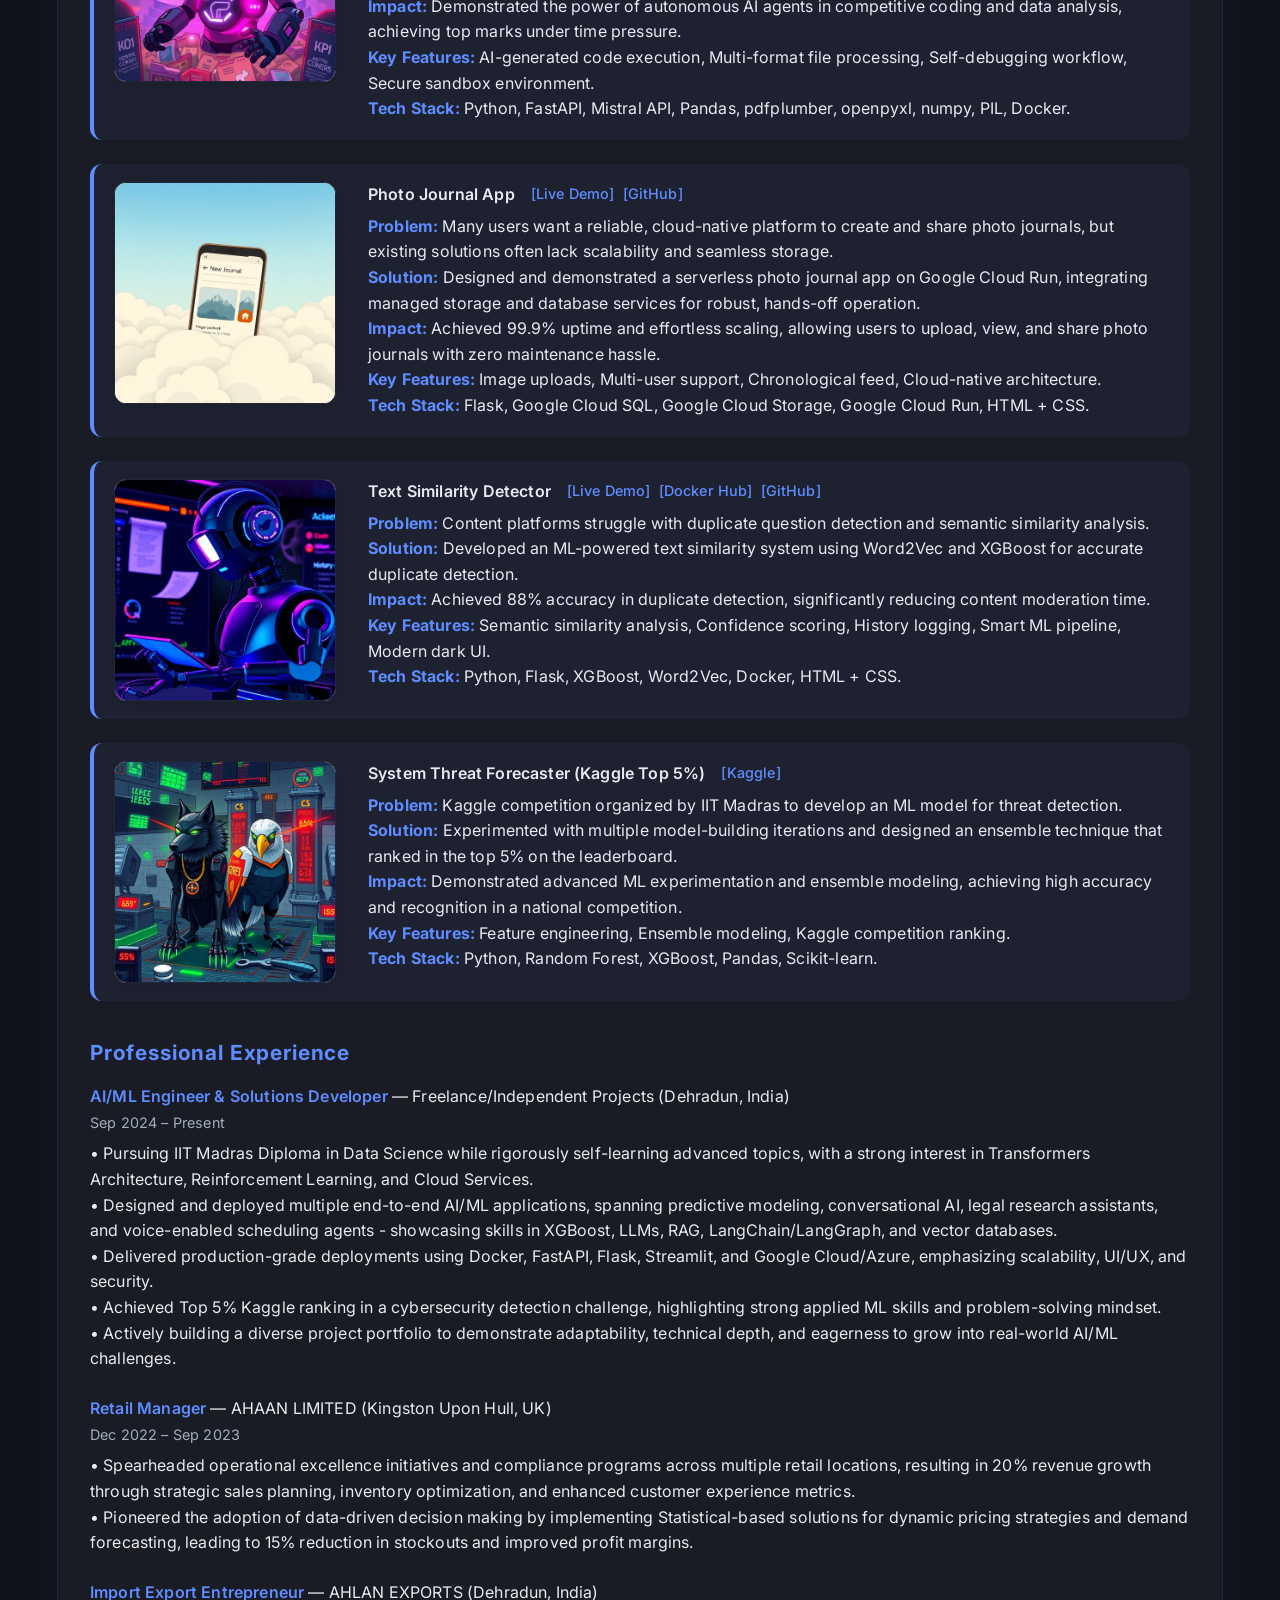
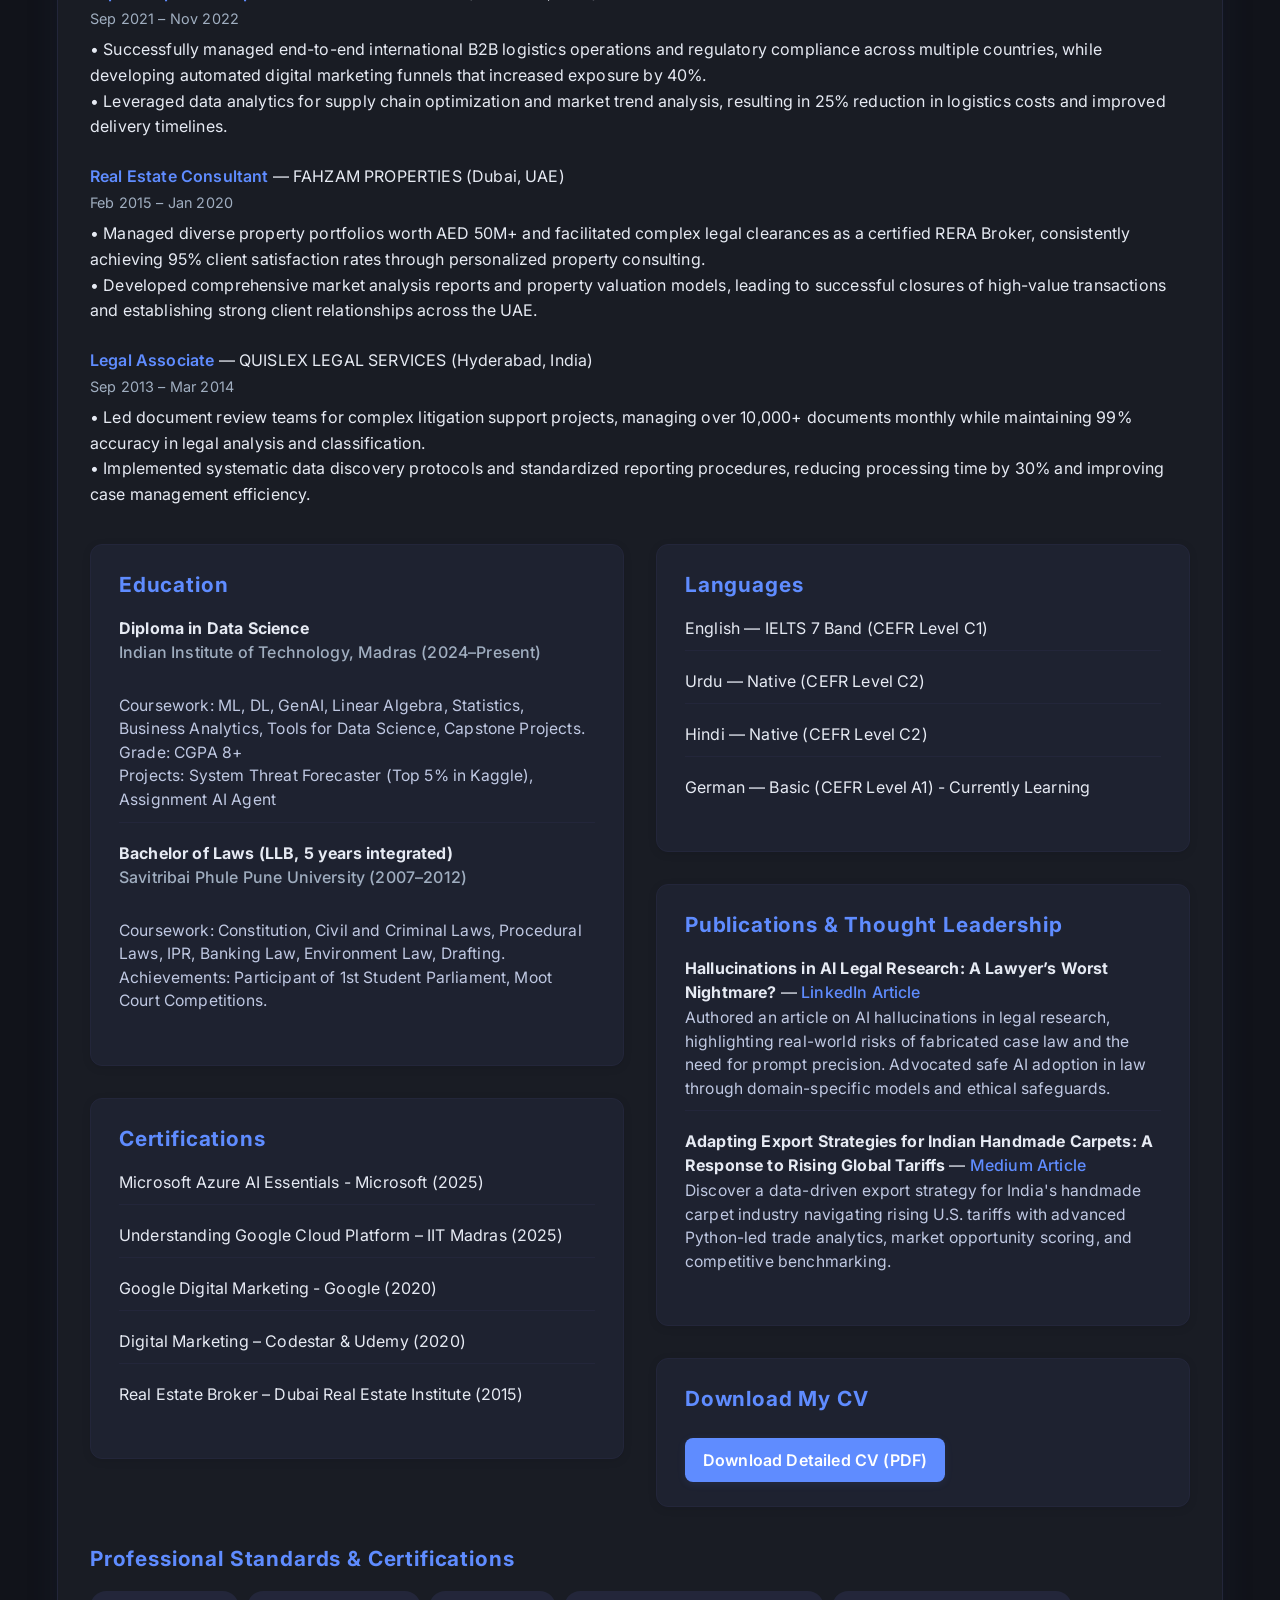
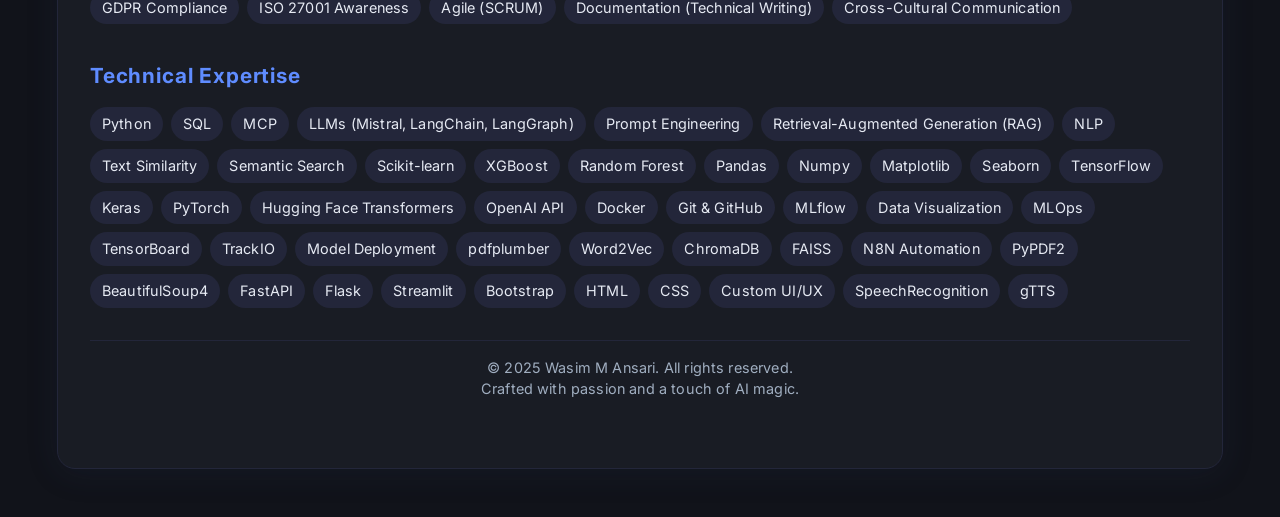
==== commit 854f2f8f: "Tags updated" ====
--- a/index.html
+++ b/index.html
@@ -25,11 +25,11 @@
       name="keywords"
       content="AI Engineer, GDPR Compliance, Machine Learning, Data Privacy, LLM Integration, Python Developer"
     />
-    <meta name="author" content="Waseem M Ansari" />
+    <meta name="author" content="Wasim M Ansari" />
     <meta name="robots" content="index, follow" />
     <meta
       property="og:title"
-      content="Waseem M Ansari | AI Solutions Engineer & Privacy Expert"
+      content="Wasim M Ansari | AI Solutions Engineer & Privacy Expert"
     />
     <meta
       property="og:description"
@@ -40,7 +40,7 @@
     <meta name="twitter:card" content="summary_large_image" />
     <meta
       name="twitter:title"
-      content="Waseem M Ansari | AI Solutions Engineer & Privacy Expert"
+      content="Wasim M Ansari | AI Solutions Engineer & Privacy Expert"
     />
     <meta
       name="twitter:description"
@@ -49,7 +49,7 @@
     <link rel="schema.DC" href="http://purl.org/dc/elements/1.1/" />
     <meta
       name="DC.title"
-      content="Waseem M Ansari - AI Solutions Engineer Portfolio"
+      content="Wasim M Ansari - AI Solutions Engineer Portfolio"
     />
     <meta
       name="DC.description"
@@ -59,13 +59,13 @@
       name="DC.subject"
       content="AI Engineering, Machine Learning, Data Privacy, GDPR Compliance"
     />
-    <meta name="DC.creator" content="Waseem M Ansari" />
-    <title>Waseem M Ansari | AI Solutions Engineer & Privacy Expert</title>
+    <meta name="DC.creator" content="Wasim M Ansari" />
+    <title>Wasim M Ansari | AI Solutions Engineer & Privacy Expert</title>
     <script type="application/ld+json">
       {
         "@context": "https://schema.org",
         "@type": "Person",
-        "name": "Waseem M Ansari",
+        "name": "Wasim M Ansari",
         "jobTitle": "AI Solutions Engineer",
         "alumniOf": {
           "@type": "CollegeOrUniversity",
@@ -99,11 +99,14 @@
     <link rel="canonical" href="https://waseemmansari.github.io" />
     <!-- Additional SEO Tags -->
     <link rel="sitemap" type="application/xml" href="/sitemap.xml" />
-    <meta name="google-site-verification" content="your-verification-code" />
+    <meta
+      name="google-site-verification"
+      content="prMKO9h6g3oFMoqvMuOXAuISiJAe0l8THnWTV7X8bio"
+    />
     <meta name="theme-color" content="#11131a" />
     <meta name="apple-mobile-web-app-capable" content="yes" />
     <meta name="apple-mobile-web-app-status-bar-style" content="black" />
-    <meta name="application-name" content="Waseem's Portfolio" />
+    <meta name="application-name" content="Wasim's Portfolio" />
     <meta name="msapplication-TileColor" content="#11131a" />
     <meta name="format-detection" content="telephone=no" />
     <link
@@ -442,7 +445,7 @@
         <img
           class="avatar"
           src="images/Passport Photo.png"
-          alt="Waseem M Ansari Passport Photo"
+          alt="Wasim M Ansari Passport Photo"
           style="
             width: 160px;
             height: 160px;
@@ -453,7 +456,7 @@
           "
         />
         <div class="intro">
-          <h1>Waseem M Ansari</h1>
+          <h1>Wasim M Ansari</h1>
           <p>
             AI/ML Solutions Engineer specializing in building privacy-compliant,
             scalable AI systems for enterprise applications. I develop
@@ -542,9 +545,9 @@
           I specialize in LLM fine-tuning, RAG implementations, and
           production-grade ML model deployment. Currently undergoing rigorous
           training at IIT Madras in advanced ML/AI techniques, with hands-on
-          experience in AI automation, vector databases, and
-          generative AI solutions. My expertise spans PyTorch, TensorFlow, and
-          Hugging Face's ecosystem for building scalable AI applications.
+          experience in AI automation, vector databases, and generative AI
+          solutions. My expertise spans PyTorch, TensorFlow, and Hugging Face's
+          ecosystem for building scalable AI applications.
         </p>
         <div class="achievements">
           <h3>Key Achievements:</h3>
@@ -604,11 +607,10 @@
                 .<br />
                 <strong>Key Features:</strong> Multi-Agent System (Receptionist
                 + Clinical agents), RAG Retrieval with MCP server tool,
-                Real-time Web Search, Full LangSmith Tracing,
-                Modern Web UI, LLM powered Testing.<br />
+                Real-time Web Search, Full LangSmith Tracing, Modern Web UI, LLM
+                powered Testing.<br />
                 <strong>Tech Stack:</strong> Python, FastAPI, LangChain,
-                LangGraph, MCP, Docker, Google
-                Cloud Run.
+                LangGraph, MCP, Docker, Google Cloud Run.
               </div>
             </div>
           </li>
@@ -1731,7 +1733,7 @@
           "
         >
           <p style="margin: 0 auto">
-            © 2025 Waseem M Ansari. All rights reserved.
+            © 2025 Wasim M Ansari. All rights reserved.
           </p>
           <p style="margin: 0 auto">
             Crafted with passion and a touch of AI magic.
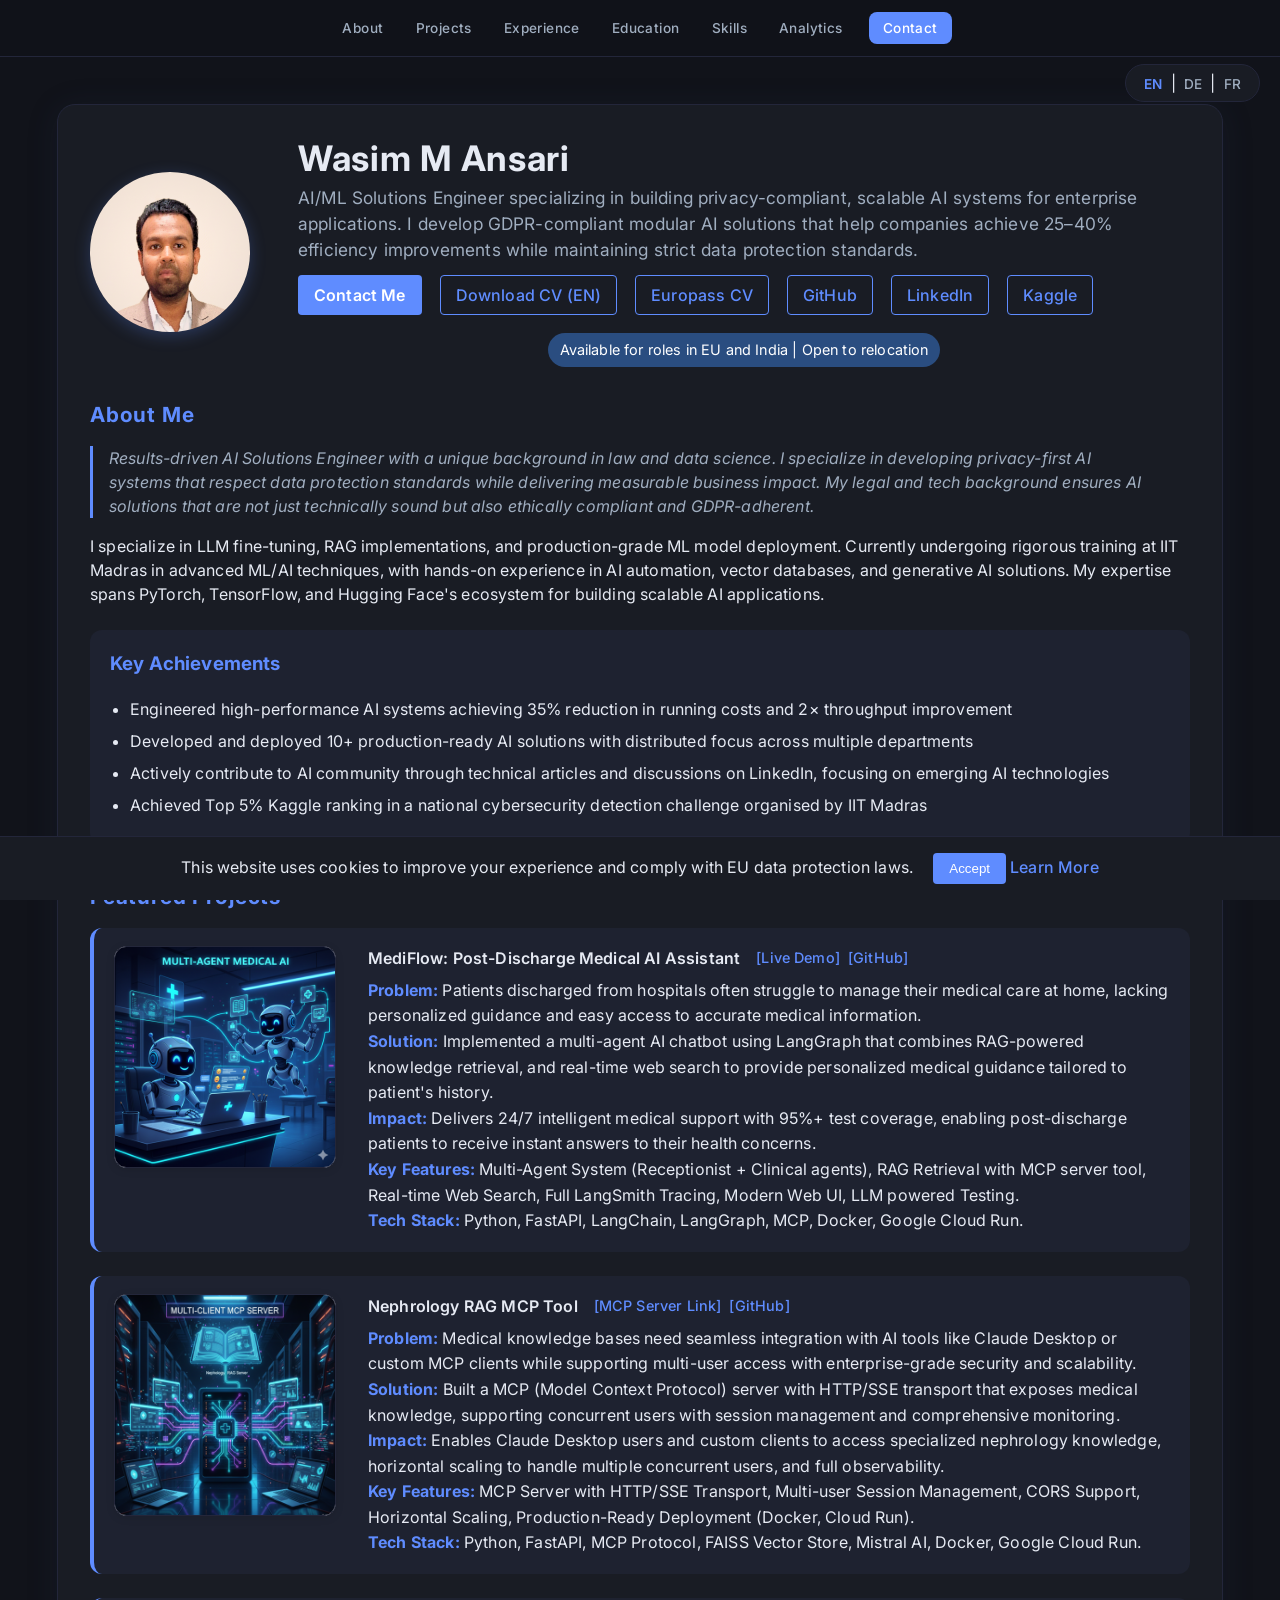
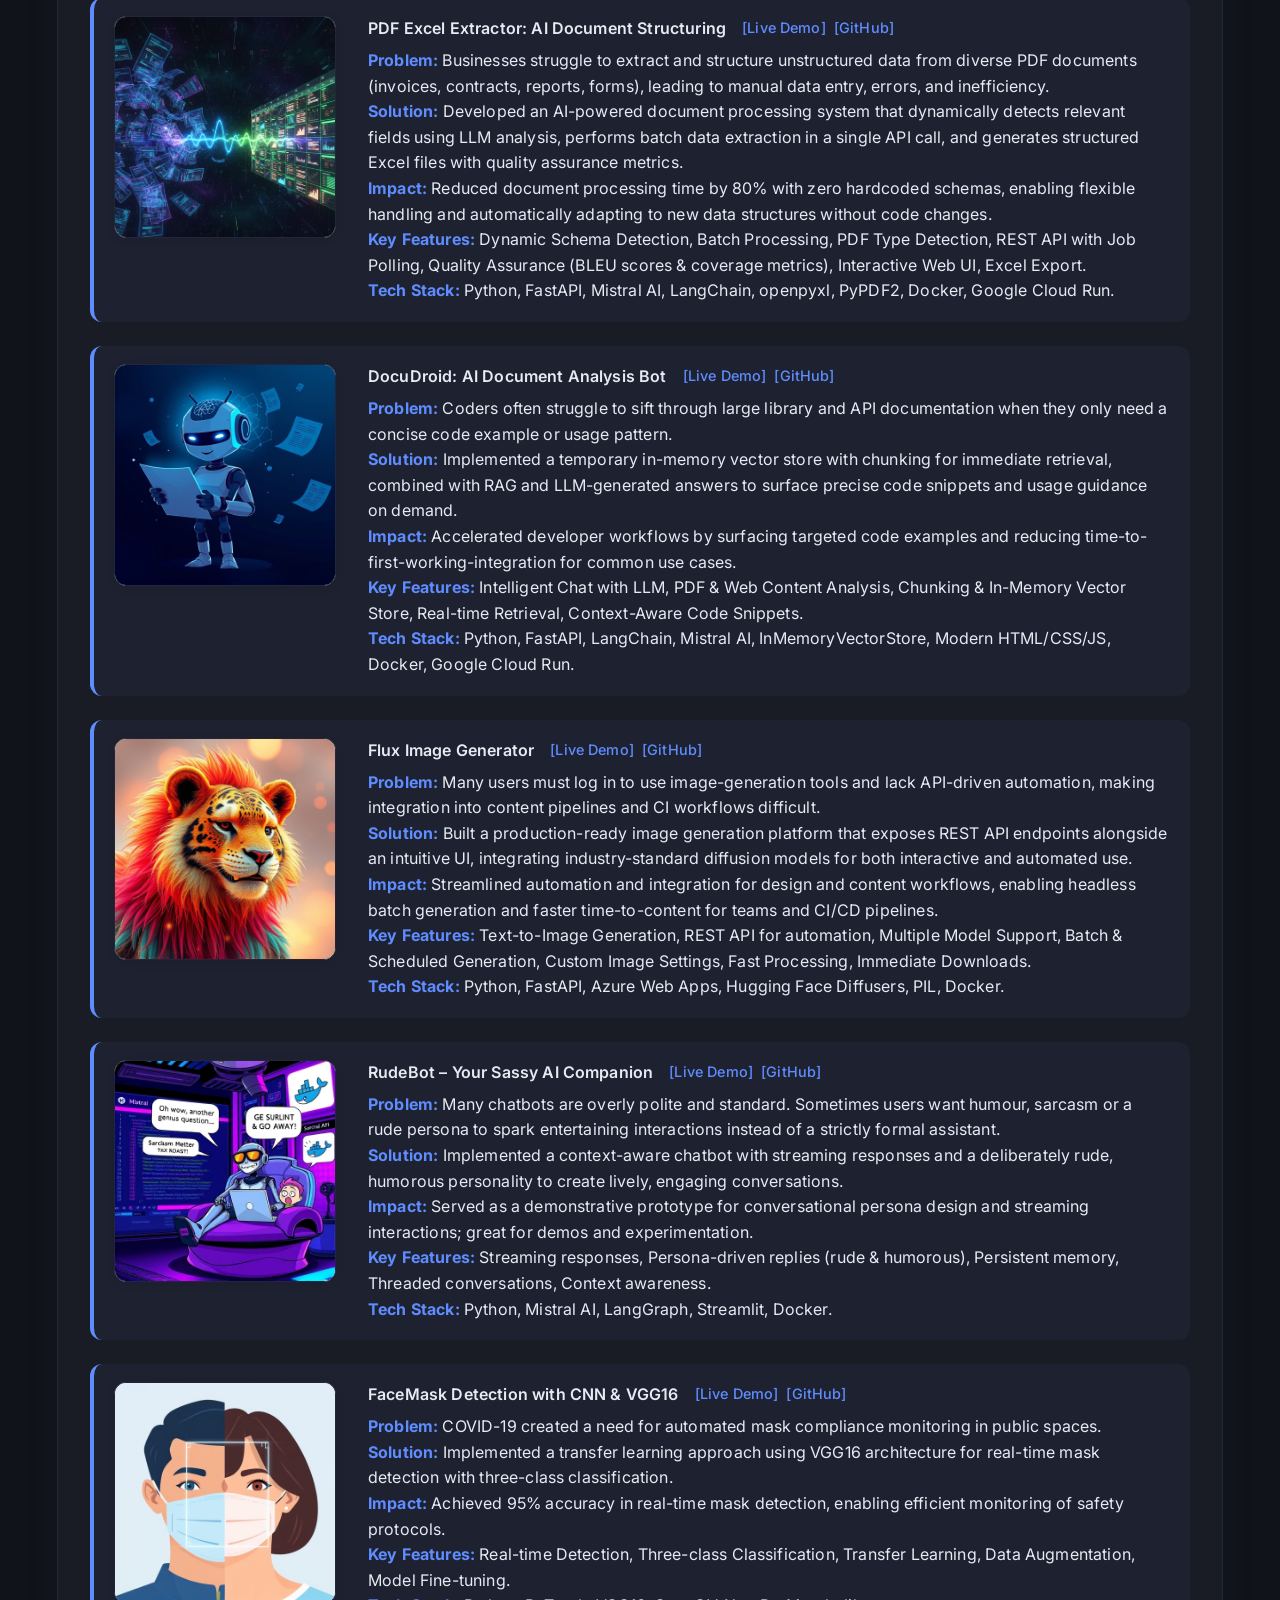
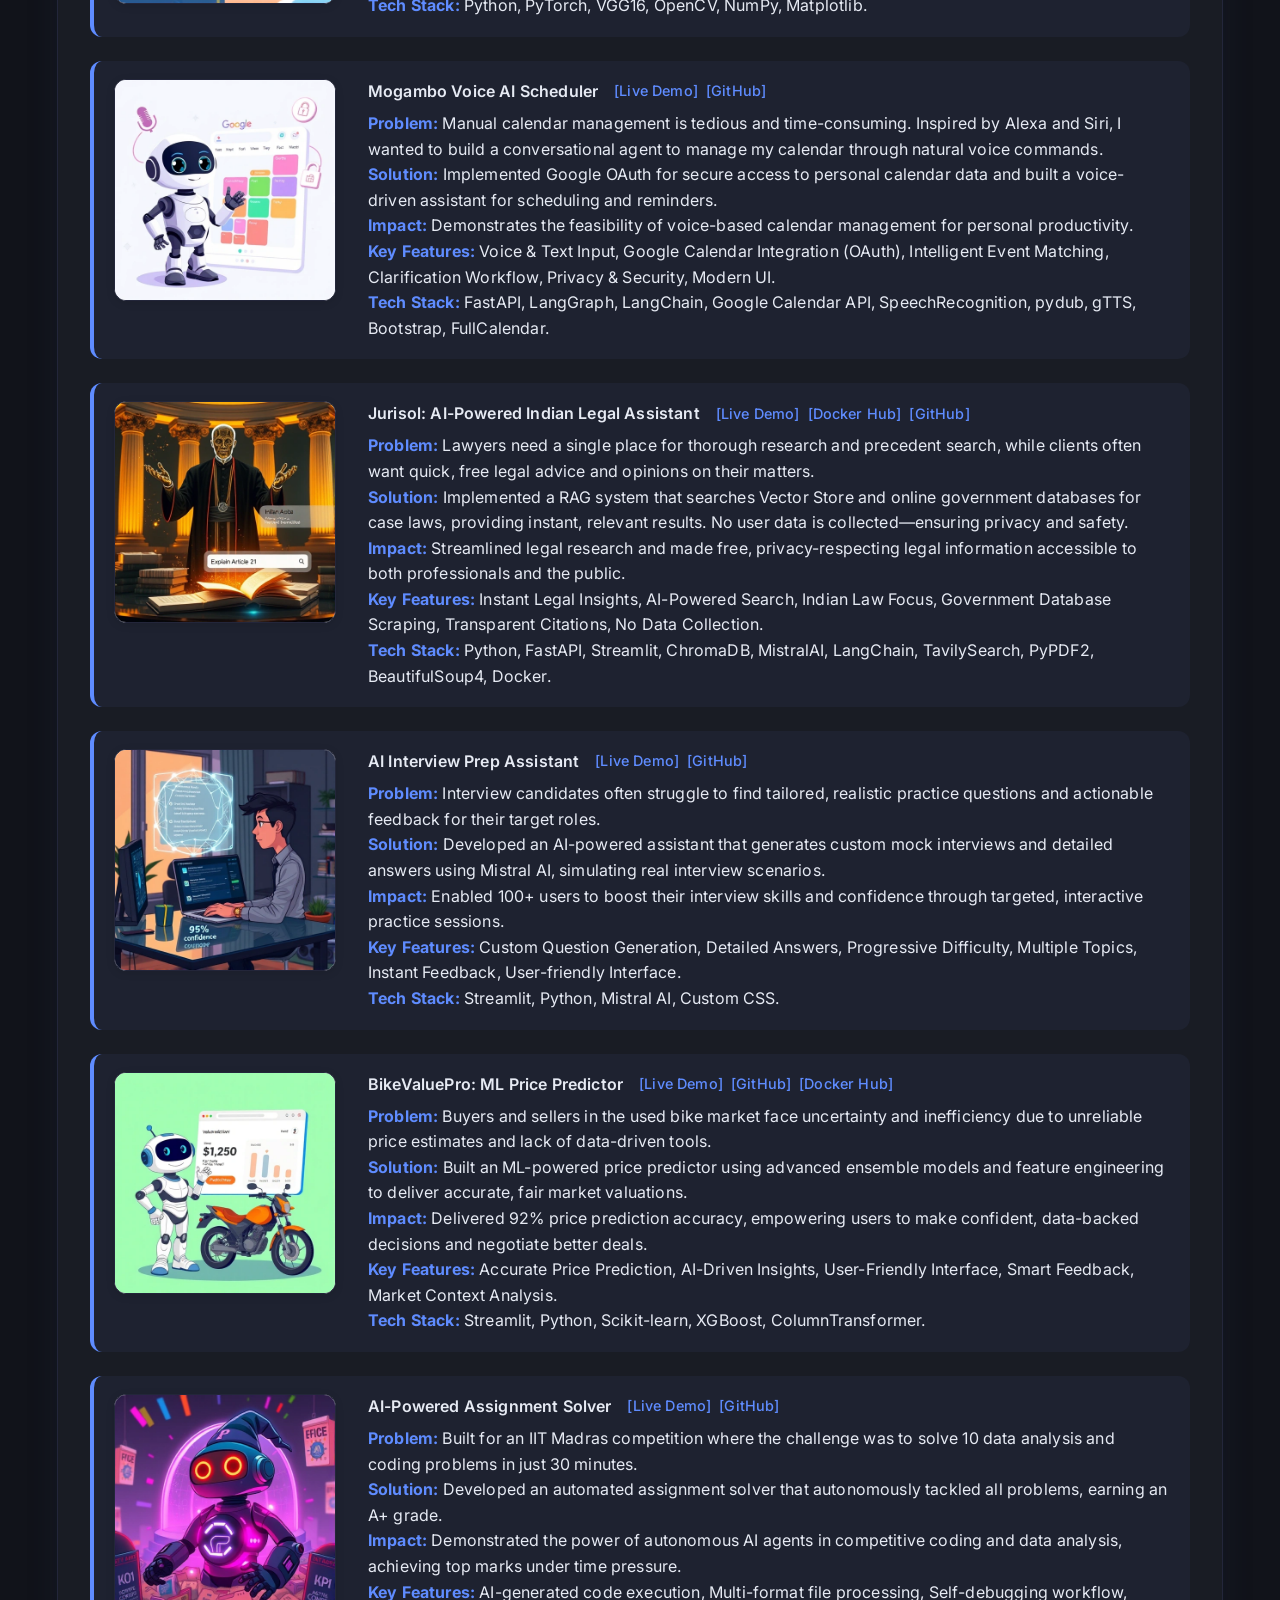
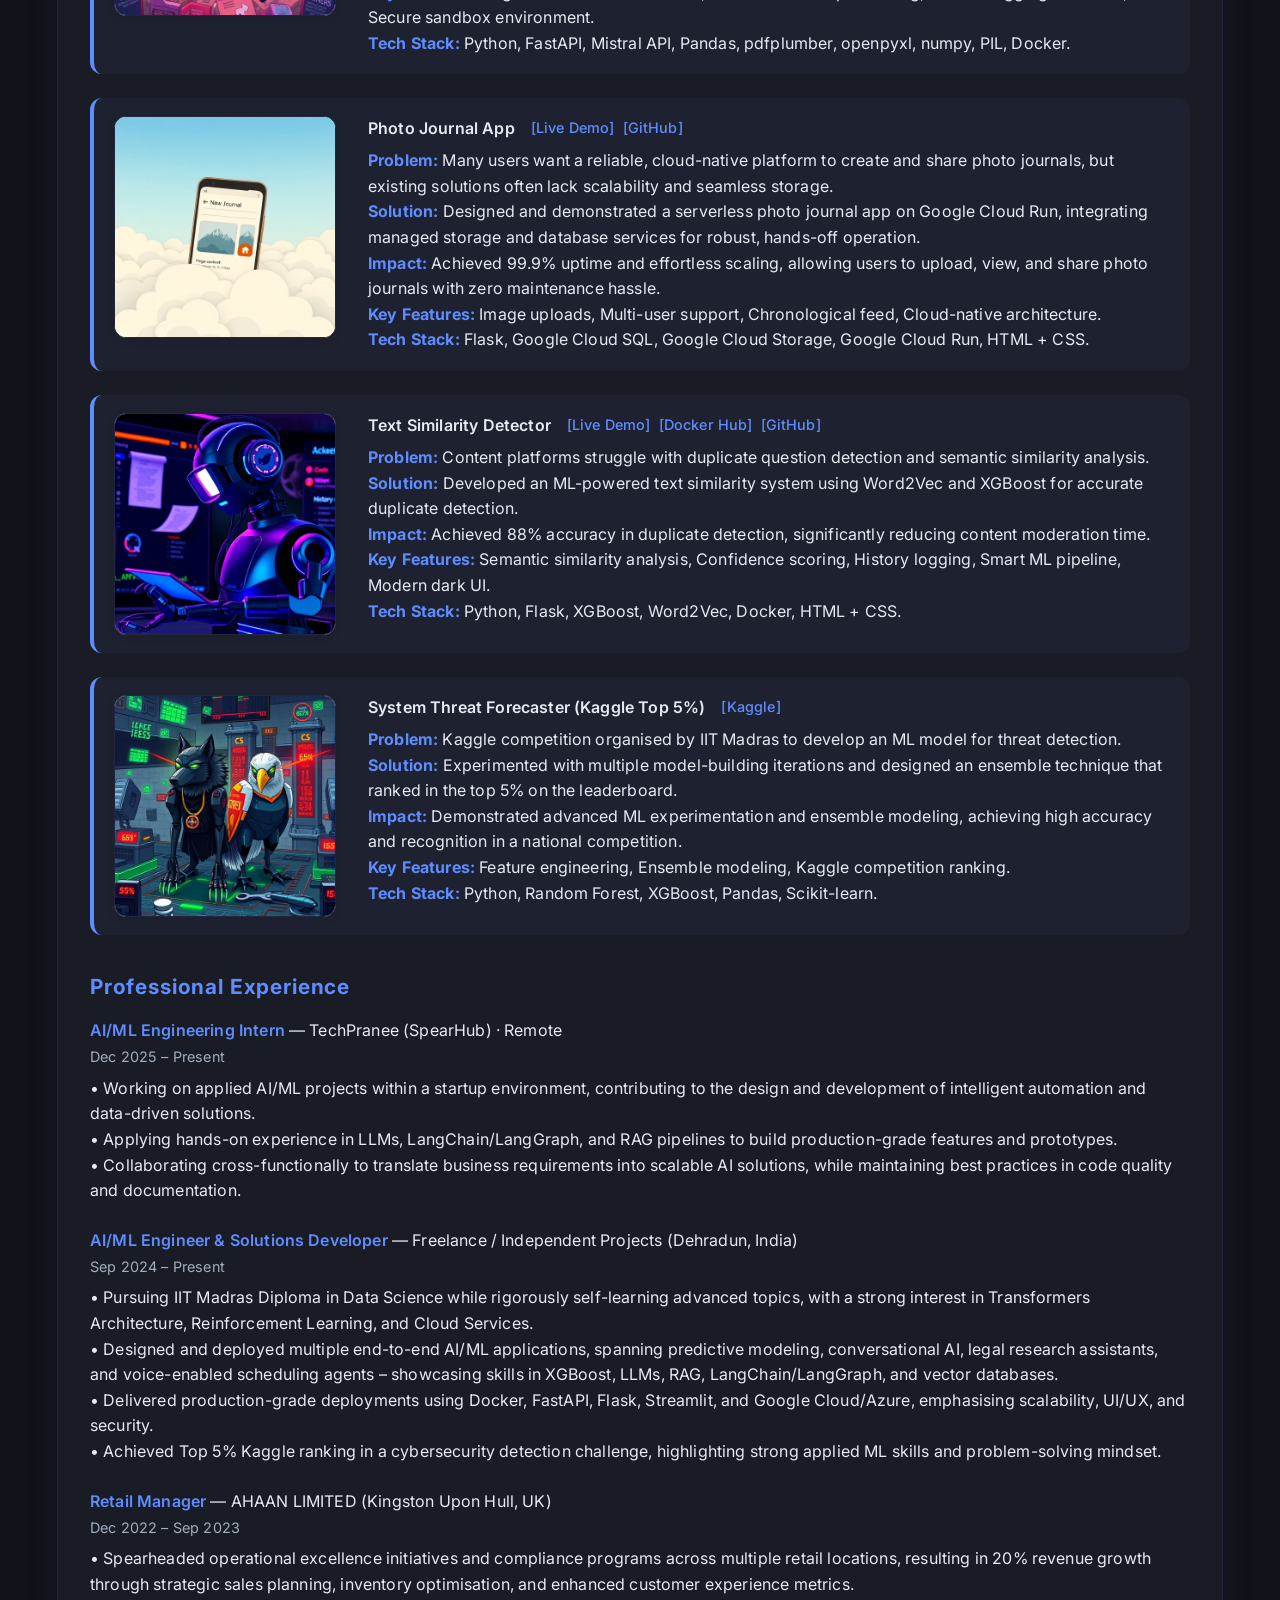
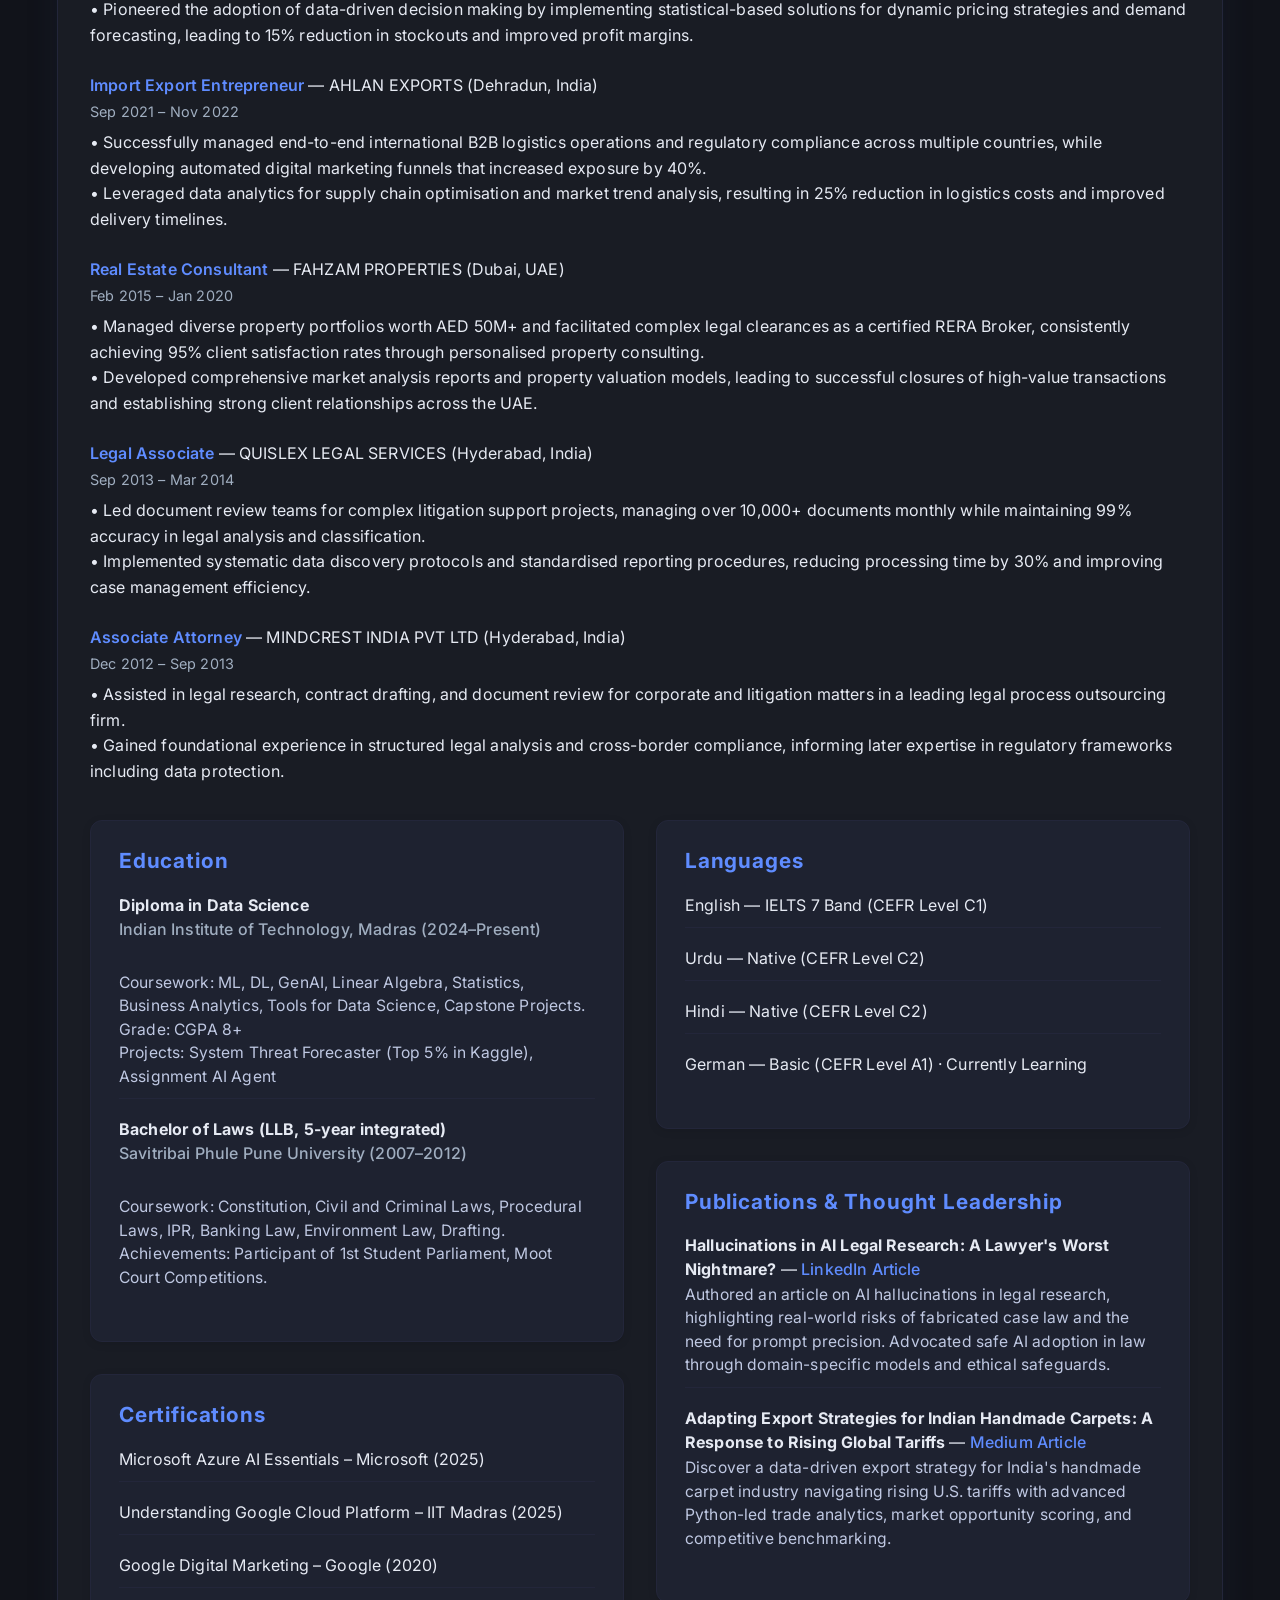
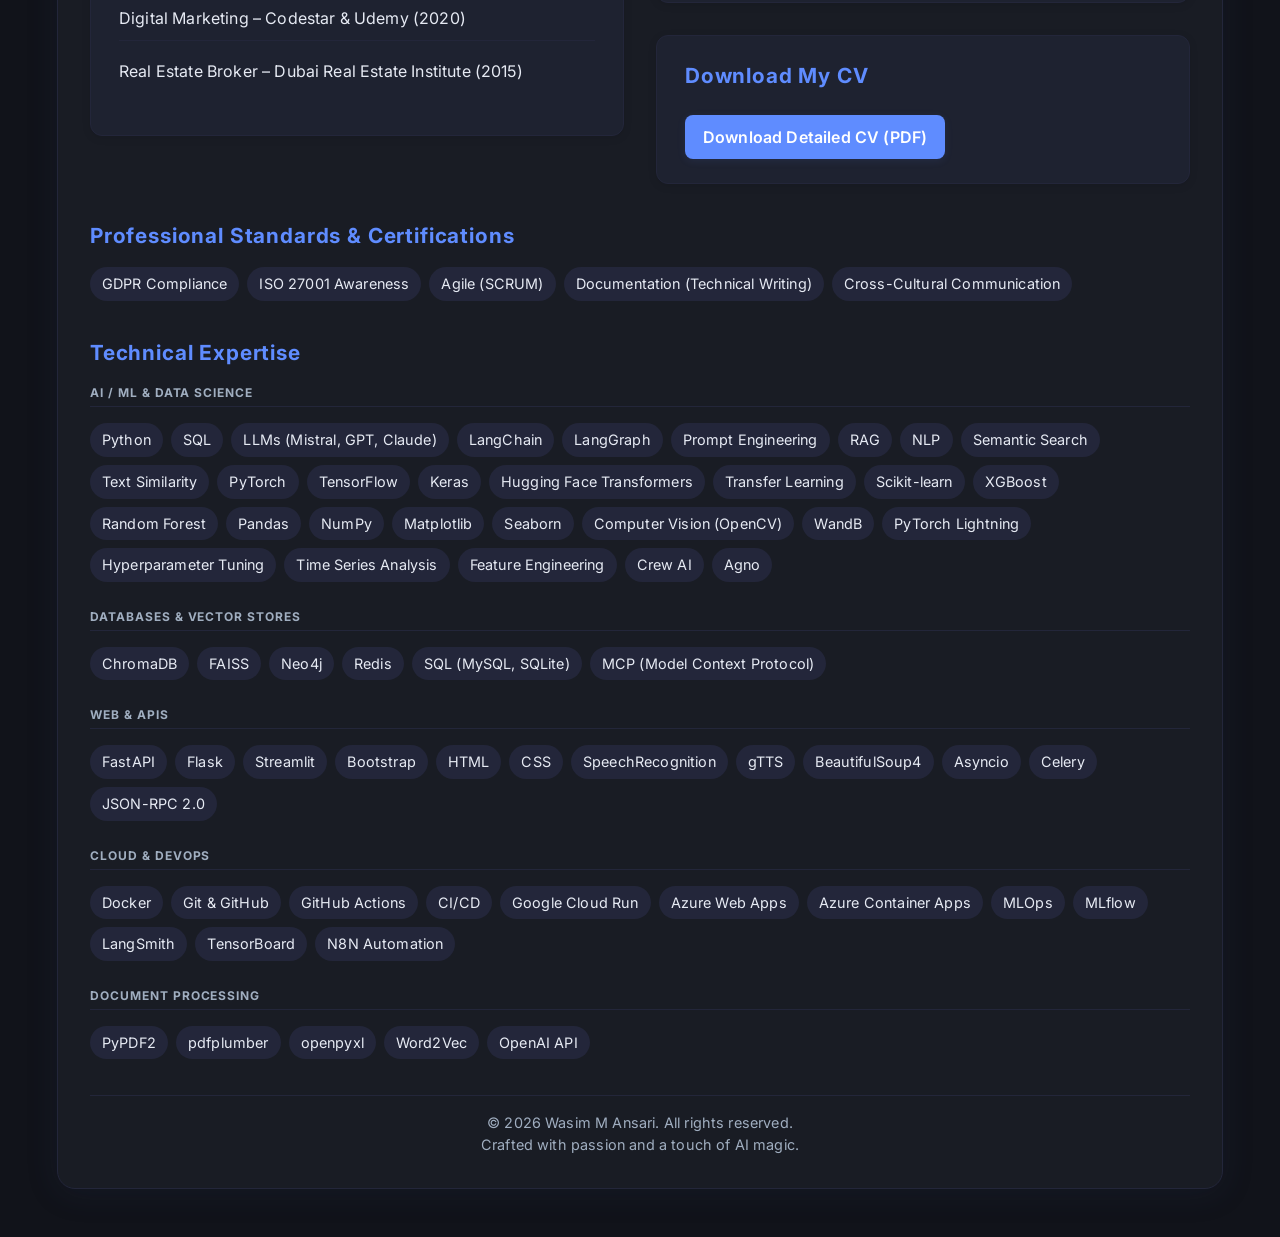
==== commit 9f74fcfc: "Update index" ====
--- a/index.html
+++ b/index.html
@@ -12,7 +12,6 @@
         dataLayer.push(arguments);
       }
       gtag("js", new Date());
-
       gtag("config", "G-VM4LR2E38N");
     </script>
     <meta charset="UTF-8" />
@@ -61,6 +60,10 @@
     />
     <meta name="DC.creator" content="Wasim M Ansari" />
     <title>Wasim M Ansari | AI Solutions Engineer & Privacy Expert</title>
+    <link
+      rel="icon"
+      href="data:image/svg+xml,<svg xmlns='http://www.w3.org/2000/svg' viewBox='0 0 100 100'><rect width='100' height='100' rx='20' fill='%235f8cff'/><text y='50%' x='50%' text-anchor='middle' dominant-baseline='central' fill='white' font-family='sans-serif' font-weight='700' font-size='58'>W</text></svg>"
+    />
     <script type="application/ld+json">
       {
         "@context": "https://schema.org",
@@ -97,7 +100,6 @@
       rel="stylesheet"
     />
     <link rel="canonical" href="https://waseemmansari.github.io" />
-    <!-- Additional SEO Tags -->
     <link rel="sitemap" type="application/xml" href="/sitemap.xml" />
     <meta
       name="google-site-verification"
@@ -116,9 +118,7 @@
     />
     <link rel="me" href="https://github.com/wsmaisys" />
     <link rel="me" href="https://www.linkedin.com/in/wsmaisys" />
-    <!-- Cache Control -->
     <meta http-equiv="Cache-Control" content="max-age=31536000, public" />
-    <!-- Cookie Consent -->
     <script>
       function setCookie(name, value, days) {
         let expires = "";
@@ -129,12 +129,10 @@
         }
         document.cookie = name + "=" + (value || "") + expires + "; path=/";
       }
-
       function acceptCookies() {
         setCookie("cookie_consent", "accepted", 365);
         document.getElementById("cookie-banner").style.display = "none";
       }
-
       window.onload = function () {
         if (!document.cookie.includes("cookie_consent=accepted")) {
           document.getElementById("cookie-banner").style.display = "block";
@@ -180,10 +178,84 @@
         font-family: "Inter", sans-serif;
         margin: 0;
         padding: 0;
+        padding-top: 56px;
         min-height: 100vh;
         letter-spacing: 0.01em;
         line-height: 1.5;
       }
+      /* ── Sticky Navigation ── */
+      nav.site-nav {
+        position: fixed;
+        top: 0;
+        left: 0;
+        right: 0;
+        background: rgba(17, 19, 26, 0.96);
+        backdrop-filter: blur(10px);
+        -webkit-backdrop-filter: blur(10px);
+        border-bottom: 1px solid var(--border);
+        z-index: 998;
+        display: flex;
+        justify-content: center;
+        align-items: center;
+        gap: 4px;
+        padding: 0 24px;
+        height: 56px;
+      }
+      nav.site-nav a {
+        color: var(--muted);
+        font-size: 0.85rem;
+        font-weight: 500;
+        letter-spacing: 0.03em;
+        text-decoration: none;
+        padding: 6px 14px;
+        border-radius: 8px;
+        transition: color var(--transition), background var(--transition);
+        white-space: nowrap;
+      }
+      nav.site-nav a:hover {
+        color: var(--text);
+        background: rgba(95, 140, 255, 0.1);
+        text-decoration: none;
+      }
+      nav.site-nav a.nav-contact {
+        background: var(--accent);
+        color: #fff;
+        margin-left: 8px;
+      }
+      nav.site-nav a.nav-contact:hover {
+        background: #4a74e8;
+        color: #fff;
+      }
+      section[id],
+      .grid-row {
+        scroll-margin-top: 72px;
+      }
+      /* ── Lang Selector ── */
+      .lang-selector {
+        position: fixed;
+        top: 64px;
+        right: 20px;
+        background: var(--card);
+        padding: 6px 14px;
+        border-radius: 20px;
+        border: 1px solid var(--border);
+        z-index: 997;
+      }
+      .lang-selector a {
+        color: var(--muted);
+        text-decoration: none;
+        margin: 0 4px;
+        font-size: 0.85rem;
+        transition: color var(--transition);
+      }
+      .lang-selector a.active {
+        color: var(--accent);
+        font-weight: 600;
+      }
+      .lang-selector a:hover {
+        color: var(--text);
+      }
+      /* ── Layout ── */
       .container {
         max-width: 1100px;
         margin: 48px auto;
@@ -252,6 +324,7 @@
         letter-spacing: 0.04em;
         font-weight: 700;
       }
+      /* ── Projects ── */
       .project-list {
         list-style: none;
         padding: 0;
@@ -301,6 +374,180 @@
       .project-desc strong {
         color: var(--accent);
       }
+      /* ── Experience / Education ── */
+      .exp-list,
+      .edu-list,
+      .cert-list {
+        list-style: none;
+        padding: 0;
+        margin: 0;
+      }
+      .exp-role {
+        font-weight: 600;
+        color: var(--accent);
+      }
+      .exp-meta {
+        color: var(--muted);
+        font-size: 0.9rem;
+        margin: 4px 0 8px 0;
+      }
+      .exp-desc {
+        line-height: 1.6;
+      }
+      /* ── Skills ── */
+      .skills-list {
+        display: flex;
+        flex-wrap: wrap;
+        gap: 8px;
+      }
+      .skill {
+        background: #23263a;
+        padding: 6px 12px;
+        border-radius: 20px;
+        font-size: 0.9rem;
+        white-space: nowrap;
+      }
+      .skill-category-label {
+        width: 100%;
+        font-size: 0.75rem;
+        font-weight: 700;
+        letter-spacing: 0.08em;
+        text-transform: uppercase;
+        color: var(--muted);
+        margin: 18px 0 8px;
+        padding-bottom: 4px;
+        border-bottom: 1px solid var(--border);
+      }
+      .skill-category-label:first-child {
+        margin-top: 0;
+      }
+      /* ── Grid Layout ── */
+      .grid-row {
+        display: flex;
+        gap: 32px;
+        margin-bottom: 36px;
+      }
+      .grid-col {
+        flex: 1;
+        display: flex;
+        flex-direction: column;
+        gap: 32px;
+      }
+      .info-card {
+        background: #1e2230;
+        border-radius: 12px;
+        box-shadow: 0 2px 8px rgba(0, 0, 0, 0.1);
+        border: 1px solid var(--border);
+        padding: 24px 28px;
+        margin-bottom: 0;
+      }
+      .info-card ul {
+        list-style: none;
+        padding: 0;
+        margin: 0;
+      }
+      .edu-list li,
+      .cert-list li {
+        margin-bottom: 18px;
+        padding-bottom: 10px;
+        border-bottom: 1px solid #23263a;
+      }
+      .edu-list li:last-child,
+      .cert-list li:last-child {
+        border-bottom: none;
+      }
+      .edu-meta {
+        color: var(--muted);
+        font-size: 1rem;
+        font-weight: 500;
+        display: block;
+        margin-bottom: 4px;
+      }
+      .edu-desc {
+        color: #bfc8e2;
+        font-size: 0.98rem;
+        display: block;
+        margin-top: 2px;
+      }
+      .pub-desc {
+        color: #bfc8e2;
+        font-size: 0.98rem;
+        display: block;
+        margin-top: 2px;
+      }
+      .cv-link {
+        display: inline-block;
+        margin-top: 8px;
+        padding: 10px 18px;
+        background: var(--accent);
+        color: #fff !important;
+        border-radius: 8px;
+        font-weight: 600;
+        text-decoration: none;
+        box-shadow: 0 2px 8px rgba(95, 140, 255, 0.1);
+        transition: background var(--transition);
+      }
+      .cv-link:hover {
+        background: #3a5fcf;
+        color: #fff;
+      }
+      /* ── Buttons & Badges ── */
+      .cta-primary {
+        background: var(--accent);
+        color: white !important;
+        padding: 8px 16px;
+        border-radius: 4px;
+        font-weight: 600;
+      }
+      .cta-secondary {
+        border: 1px solid var(--accent);
+        padding: 7px 15px;
+        border-radius: 4px;
+      }
+      .availability {
+        background: #2a4d80;
+        color: white;
+        padding: 6px 12px;
+        border-radius: 20px;
+        font-size: 0.9rem;
+        margin-left: auto;
+      }
+      /* ── About section ── */
+      .achievements {
+        margin-top: 24px;
+        background: #1e2230;
+        padding: 20px;
+        border-radius: 12px;
+      }
+      .achievements h3 {
+        color: var(--accent);
+        margin-top: 0;
+      }
+      .achievements ul {
+        margin: 0;
+        padding-left: 20px;
+      }
+      .achievements li {
+        margin-bottom: 8px;
+      }
+      blockquote {
+        border-left: 3px solid var(--accent);
+        padding-left: 16px;
+        margin-left: 0;
+        font-style: italic;
+        color: var(--muted);
+        margin-bottom: 16px;
+      }
+      /* ── Footer ── */
+      footer {
+        text-align: center;
+        color: var(--muted);
+        font-size: 0.9rem;
+        margin-top: 32px;
+        padding-top: 16px;
+        border-top: 1px solid var(--border);
+      }
+      /* ── Responsive ── */
       @media (max-width: 900px) {
         .container {
           margin: 24px 8px;
@@ -315,90 +562,21 @@
           height: 180px;
           margin-bottom: 12px;
         }
-      }
-      .exp-list,
-      .edu-list,
-      .cert-list {
-        list-style: none;
-        padding: 0;
-        margin: 0;
-      }
-      .exp-role {
-        font-weight: 600;
-        color: var(--accent);
-      }
-      .exp-meta {
-        color: var(--muted);
-        font-size: 0.9rem;
-        margin: 4px 0 8px 0;
-      }
-      .exp-desc {
-        line-height: 1.6;
-      }
-      .skills-list {
-        display: flex;
-        flex-wrap: wrap;
-        gap: 8px;
-      }
-      .skill {
-        background: #23263a;
-        padding: 6px 12px;
-        border-radius: 20px;
-        font-size: 0.9rem;
-        white-space: nowrap;
-      }
-      .cta-primary {
-        background: var(--accent);
-        color: white !important;
-        padding: 8px 16px;
-        border-radius: 4px;
-        font-weight: 600;
-      }
-      .cta-secondary {
-        border: 1px solid var(--accent);
-        padding: 7px 15px;
-        border-radius: 4px;
-      }
-      .availability {
-        background: #2a4d80;
-        color: white;
-        padding: 6px 12px;
-        border-radius: 20px;
-        font-size: 0.9rem;
-        margin-left: auto;
-      }
-      .achievements {
-        margin-top: 24px;
-        background: #1e2230;
-        padding: 20px;
-        border-radius: 12px;
-      }
-      .achievements h3 {
-        color: var(--accent);
-        margin-top: 0;
-      }
-      .achievements ul {
-        margin: 0;
-        padding-left: 20px;
-      }
-      .achievements li {
-        margin-bottom: 8px;
-      }
-      blockquote {
-        border-left: 3px solid var(--accent);
-        padding-left: 16px;
-        margin-left: 0;
-        font-style: italic;
-        color: var(--muted);
-        margin-bottom: 16px;
-      }
-      footer {
-        text-align: center;
-        color: var(--muted);
-        font-size: 0.9rem;
-        margin-top: 32px;
-        padding-top: 16px;
-        border-top: 1px solid var(--border);
+        .grid-row {
+          flex-direction: column;
+          gap: 16px;
+        }
+        .grid-col {
+          gap: 16px;
+        }
+        nav.site-nav {
+          gap: 0;
+          padding: 0 8px;
+        }
+        nav.site-nav a {
+          font-size: 0.78rem;
+          padding: 5px 8px;
+        }
       }
     </style>
   </head>
@@ -409,43 +587,31 @@
       <button onclick="acceptCookies()">Accept</button>
       <a href="privacy-policy.html">Learn More</a>
     </div>
+
+    <!-- Sticky Navigation -->
+    <nav class="site-nav" aria-label="Main navigation">
+      <a href="#about">About</a>
+      <a href="#projects">Projects</a>
+      <a href="#experience">Experience</a>
+      <a href="#education">Education</a>
+      <a href="#skills">Skills</a>
+      <a href="analytics.html">Analytics</a>
+      <a href="mailto:wsmaisys@gmail.com" class="nav-contact">Contact</a>
+    </nav>
+
+    <!-- Language Selector -->
     <div class="lang-selector">
       <a href="index.html" class="active">EN</a> |
       <a href="index-de.html">DE</a> |
       <a href="index-fr.html">FR</a>
     </div>
-    <style>
-      .lang-selector {
-        position: fixed;
-        top: 20px;
-        right: 20px;
-        background: var(--card);
-        padding: 8px 16px;
-        border-radius: 20px;
-        border: 1px solid var(--border);
-        z-index: 1000;
-      }
-      .lang-selector a {
-        color: var(--muted);
-        text-decoration: none;
-        margin: 0 4px;
-        font-size: 0.9rem;
-        transition: color var(--transition);
-      }
-      .lang-selector a.active {
-        color: var(--accent);
-        font-weight: 600;
-      }
-      .lang-selector a:hover {
-        color: var(--text);
-      }
-    </style>
+
     <div class="container">
       <header>
         <img
           class="avatar"
           src="images/Passport Photo.png"
-          alt="Wasim M Ansari Passport Photo"
+          alt="Wasim M Ansari"
           style="
             width: 160px;
             height: 160px;
@@ -460,8 +626,8 @@
           <p>
             AI/ML Solutions Engineer specializing in building privacy-compliant,
             scalable AI systems for enterprise applications. I develop
-            GDPR-compliant modular AI solutions that helps companies achieve
-            25-40% efficiency improvements while maintaining strict data
+            GDPR-compliant modular AI solutions that help companies achieve
+            25–40% efficiency improvements while maintaining strict data
             protection standards.
           </p>
           <div class="links">
@@ -481,9 +647,7 @@
               class="cta-secondary"
               target="_blank"
               rel="noopener noreferrer"
-              data-analytics-type="europass"
-              onclick="gtag('event', 'cv_view', {'event_category': 'engagement', 'event_label': 'Europass CV View'});"
-              >View Europass CV</a
+              >Europass CV</a
             >
             <a
               href="https://github.com/wsmaisys"
@@ -497,7 +661,6 @@
               class="cta-secondary"
               target="_blank"
               rel="noopener noreferrer"
-              data-analytics-type="social"
               onclick="gtag('event', 'social_click', {'event_category': 'engagement', 'event_label': 'LinkedIn Profile', 'social_platform': 'LinkedIn'});"
               >LinkedIn</a
             >
@@ -506,32 +669,18 @@
               class="cta-secondary"
               target="_blank"
               rel="noopener noreferrer"
-              data-analytics-type="social"
               onclick="gtag('event', 'social_click', {'event_category': 'engagement', 'event_label': 'Kaggle Profile', 'social_platform': 'Kaggle'});"
               >Kaggle</a
             >
-            <span
-              class="availability"
-              style="margin: auto; display: inline-block"
+            <span class="availability" style="margin: auto; display: inline-block"
               >Available for roles in EU and India | Open to relocation</span
-            >
-            <a
-              href="analytics.html"
-              class="availability"
-              style="
-                margin: auto;
-                display: inline-block;
-                text-decoration: none;
-                cursor: pointer;
-              "
-              data-analytics-type="page_view"
-              onclick="gtag('event', 'view_analytics', {'event_category': 'engagement', 'event_label': 'Analytics Page View'});"
-              >View Portfolio Analytics</a
             >
           </div>
         </div>
       </header>
-      <section>
+
+      <!-- ── About ── -->
+      <section id="about">
         <h2>About Me</h2>
         <blockquote>
           Results-driven AI Solutions Engineer with a unique background in law
@@ -550,11 +699,11 @@
           ecosystem for building scalable AI applications.
         </p>
         <div class="achievements">
-          <h3>Key Achievements:</h3>
+          <h3>Key Achievements</h3>
           <ul>
             <li>
               Engineered high-performance AI systems achieving 35% reduction in
-              running costs and 2x throughput improvement
+              running costs and 2× throughput improvement
             </li>
             <li>
               Developed and deployed 10+ production-ready AI solutions with
@@ -564,10 +713,16 @@
               Actively contribute to AI community through technical articles and
               discussions on LinkedIn, focusing on emerging AI technologies
             </li>
+            <li>
+              Achieved Top 5% Kaggle ranking in a national cybersecurity
+              detection challenge organised by IIT Madras
+            </li>
           </ul>
         </div>
       </section>
-      <section>
+
+      <!-- ── Projects ── -->
+      <section id="projects">
         <h2>Featured Projects</h2>
         <ul class="project-list">
           <li class="project">
@@ -603,8 +758,7 @@
                 guidance tailored to patient's history.<br />
                 <strong>Impact:</strong> Delivers 24/7 intelligent medical
                 support with 95%+ test coverage, enabling post-discharge
-                patients to receive instant answers to their health concerns
-                .<br />
+                patients to receive instant answers to their health concerns.<br />
                 <strong>Key Features:</strong> Multi-Agent System (Receptionist
                 + Clinical agents), RAG Retrieval with MCP server tool,
                 Real-time Web Search, Full LangSmith Tracing, Modern Web UI, LLM
@@ -696,8 +850,8 @@
                 changes.<br />
                 <strong>Key Features:</strong> Dynamic Schema Detection, Batch
                 Processing, PDF Type Detection, REST API with Job Polling,
-                Quality Assurance (BLEU scores & coverage metrics), Interactive
-                Web UI, Excel Export.<br />
+                Quality Assurance (BLEU scores &amp; coverage metrics),
+                Interactive Web UI, Excel Export.<br />
                 <strong>Tech Stack:</strong> Python, FastAPI, Mistral AI,
                 LangChain, openpyxl, PyPDF2, Docker, Google Cloud Run.
               </div>
@@ -728,8 +882,7 @@
               <div class="project-desc">
                 <strong>Problem:</strong> Coders often struggle to sift through
                 large library and API documentation when they only need a
-                concise code example or usage pattern. Reading long PDFs or web
-                pages slows down development and integration tasks.<br />
+                concise code example or usage pattern.<br />
                 <strong>Solution:</strong> Implemented a temporary in-memory
                 vector store with chunking for immediate retrieval, combined
                 with RAG and LLM-generated answers to surface precise code
@@ -737,9 +890,9 @@
                 <strong>Impact:</strong> Accelerated developer workflows by
                 surfacing targeted code examples and reducing
                 time-to-first-working-integration for common use cases.<br />
-                <strong>Key Features:</strong> Intelligent Chat with LLM, PDF &
-                Web Content Analysis, Chunking & In-Memory Vector Store,
-                Real-time Retrieval, Context-Aware Code Snippets.<br />
+                <strong>Key Features:</strong> Intelligent Chat with LLM, PDF
+                &amp; Web Content Analysis, Chunking &amp; In-Memory Vector
+                Store, Real-time Retrieval, Context-Aware Code Snippets.<br />
                 <strong>Tech Stack:</strong> Python, FastAPI, LangChain, Mistral
                 AI, InMemoryVectorStore, Modern HTML/CSS/JS, Docker, Google
                 Cloud Run.
@@ -771,22 +924,21 @@
               <div class="project-desc">
                 <strong>Problem:</strong> Many users must log in to use
                 image-generation tools and lack API-driven automation, making
-                integration into content pipelines and CI workflows
-                difficult.<br />
-                <strong>Solution:</strong> Built a smooth, production-ready
-                image generation platform that exposes REST API endpoints
-                alongside an intuitive UI, integrating industry-standard
-                diffusion models for both interactive and automated use.<br />
+                integration into content pipelines and CI workflows difficult.<br />
+                <strong>Solution:</strong> Built a production-ready image
+                generation platform that exposes REST API endpoints alongside
+                an intuitive UI, integrating industry-standard diffusion models
+                for both interactive and automated use.<br />
                 <strong>Impact:</strong> Streamlined automation and integration
                 for design and content workflows, enabling headless batch
                 generation and faster time-to-content for teams and CI/CD
                 pipelines.<br />
                 <strong>Key Features:</strong> Text-to-Image Generation, REST
-                API for automation, Multiple Model Support, Batch & Scheduled
-                Generation, Custom Image Settings, Fast Processing, Immediate
-                Downloads.<br />
+                API for automation, Multiple Model Support, Batch &amp;
+                Scheduled Generation, Custom Image Settings, Fast Processing,
+                Immediate Downloads.<br />
                 <strong>Tech Stack:</strong> Python, FastAPI, Azure Web Apps,
-                Hugging Face Diffusers, PIL, Docker.<br />
+                Hugging Face Diffusers, PIL, Docker.
               </div>
             </div>
           </li>
@@ -794,7 +946,7 @@
             <img class="project-image" src="images/RudeBot.png" alt="RudeBot" />
             <div class="project-details">
               <div class="project-title">
-                <span>RudeBot - Your Sassy AI Companion</span>
+                <span>RudeBot – Your Sassy AI Companion</span>
                 <a
                   href="https://rudebot-mistral.streamlit.app/"
                   target="_blank"
@@ -809,25 +961,21 @@
                 >
               </div>
               <div class="project-desc">
-                <strong>Problem:</strong> Originally built as a weekend fun
-                project — many chatbots are overly polite and standard.
-                Sometimes users want humour, sarcasm or a rude persona to spark
-                entertaining interactions instead of a strictly formal
+                <strong>Problem:</strong> Many chatbots are overly polite and
+                standard. Sometimes users want humour, sarcasm or a rude persona
+                to spark entertaining interactions instead of a strictly formal
                 assistant.<br />
                 <strong>Solution:</strong> Implemented a context-aware chatbot
                 with streaming responses and a deliberately rude, humorous
-                personality to create lively, engaging conversations. This
-                remains a prototype intended for experimentation rather than
-                production deployment.<br />
+                personality to create lively, engaging conversations.<br />
                 <strong>Impact:</strong> Served as a demonstrative prototype for
                 conversational persona design and streaming interactions; great
-                for demos and experimentation but not intended for production
-                use.<br />
+                for demos and experimentation.<br />
                 <strong>Key Features:</strong> Streaming responses,
-                Persona-driven replies (rude & humorous), Persistent memory,
+                Persona-driven replies (rude &amp; humorous), Persistent memory,
                 Threaded conversations, Context awareness.<br />
                 <strong>Tech Stack:</strong> Python, Mistral AI, LangGraph,
-                Streamlit, Docker.<br />
+                Streamlit, Docker.
               </div>
             </div>
           </li>
@@ -839,7 +987,7 @@
             />
             <div class="project-details">
               <div class="project-title">
-                <span>FaceMask Detection with CNN & VGG16</span>
+                <span>FaceMask Detection with CNN &amp; VGG16</span>
                 <a
                   href="https://huggingface.co/spaces/wassim-ansari2088/Face-Mask-Detector-Vision"
                   target="_blank"
@@ -894,15 +1042,12 @@
                 natural voice commands.<br />
                 <strong>Solution:</strong> Implemented Google OAuth for secure
                 access to personal calendar data and built a voice-driven
-                assistant for scheduling and reminders. The app is currently in
-                testing mode (not verified or published) and used for personal
-                chores only.<br />
+                assistant for scheduling and reminders.<br />
                 <strong>Impact:</strong> Demonstrates the feasibility of
-                voice-based calendar management for personal productivity, but
-                not yet ready for public or production use.<br />
-                <strong>Key Features:</strong> Voice & Text Input, Google
+                voice-based calendar management for personal productivity.<br />
+                <strong>Key Features:</strong> Voice &amp; Text Input, Google
                 Calendar Integration (OAuth), Intelligent Event Matching,
-                Clarification Workflow, Privacy & Security, Modern UI.<br />
+                Clarification Workflow, Privacy &amp; Security, Modern UI.<br />
                 <strong>Tech Stack:</strong> FastAPI, LangGraph, LangChain,
                 Google Calendar API, SpeechRecognition, pydub, gTTS, Bootstrap,
                 FullCalendar.
@@ -938,16 +1083,15 @@
                 thorough research and precedent search, while clients often want
                 quick, free legal advice and opinions on their matters.<br />
                 <strong>Solution:</strong> Implemented a RAG system that
-                searches Vector Store, online government databases for case
+                searches Vector Store and online government databases for case
                 laws, providing instant, relevant results. No user data is
-                collected-ensuring privacy and safety.<br />
+                collected—ensuring privacy and safety.<br />
                 <strong>Impact:</strong> Streamlined legal research and made
                 free, privacy-respecting legal information accessible to both
                 professionals and the public.<br />
                 <strong>Key Features:</strong> Instant Legal Insights,
                 AI-Powered Search, Indian Law Focus, Government Database
-                Scraping, User-Friendly Interface, Transparent Citations, No
-                Data Collection.<br />
+                Scraping, Transparent Citations, No Data Collection.<br />
                 <strong>Tech Stack:</strong> Python, FastAPI, Streamlit,
                 ChromaDB, MistralAI, LangChain, TavilySearch, PyPDF2,
                 BeautifulSoup4, Docker.
@@ -1147,8 +1291,7 @@
               </div>
               <div class="project-desc">
                 <strong>Problem:</strong> Content platforms struggle with
-                duplicate question detection and semantic similarity
-                analysis.<br />
+                duplicate question detection and semantic similarity analysis.<br />
                 <strong>Solution:</strong> Developed an ML-powered text
                 similarity system using Word2Vec and XGBoost for accurate
                 duplicate detection.<br />
@@ -1179,7 +1322,7 @@
                 >
               </div>
               <div class="project-desc">
-                <strong>Problem:</strong> Kaggle competition organized by IIT
+                <strong>Problem:</strong> Kaggle competition organised by IIT
                 Madras to develop an ML model for threat detection.<br />
                 <strong>Solution:</strong> Experimented with multiple
                 model-building iterations and designed an ensemble technique
@@ -1196,12 +1339,30 @@
           </li>
         </ul>
       </section>
-      <section>
+
+      <!-- ── Experience ── -->
+      <section id="experience">
         <h2>Professional Experience</h2>
         <ul class="exp-list">
           <li>
-            <span class="exp-role">AI/ML Engineer & Solutions Developer</span> —
-            Freelance/Independent Projects (Dehradun, India)
+            <span class="exp-role">AI/ML Engineering Intern</span> —
+            TechPranee (SpearHub) · Remote
+            <div class="exp-meta">Dec 2025 – Present</div>
+            <div class="exp-desc">
+              • Working on applied AI/ML projects within a startup environment,
+              contributing to the design and development of intelligent
+              automation and data-driven solutions.<br />
+              • Applying hands-on experience in LLMs, LangChain/LangGraph, and
+              RAG pipelines to build production-grade features and prototypes.<br />
+              • Collaborating cross-functionally to translate business
+              requirements into scalable AI solutions, while maintaining best
+              practices in code quality and documentation.
+            </div>
+          </li>
+          <br />
+          <li>
+            <span class="exp-role">AI/ML Engineer &amp; Solutions Developer</span> —
+            Freelance / Independent Projects (Dehradun, India)
             <div class="exp-meta">Sep 2024 – Present</div>
             <div class="exp-desc">
               • Pursuing IIT Madras Diploma in Data Science while rigorously
@@ -1210,18 +1371,15 @@
               Services.<br />
               • Designed and deployed multiple end-to-end AI/ML applications,
               spanning predictive modeling, conversational AI, legal research
-              assistants, and voice-enabled scheduling agents - showcasing
+              assistants, and voice-enabled scheduling agents – showcasing
               skills in XGBoost, LLMs, RAG, LangChain/LangGraph, and vector
               databases.<br />
               • Delivered production-grade deployments using Docker, FastAPI,
-              Flask, Streamlit, and Google Cloud/Azure, emphasizing scalability,
+              Flask, Streamlit, and Google Cloud/Azure, emphasising scalability,
               UI/UX, and security.<br />
               • Achieved Top 5% Kaggle ranking in a cybersecurity detection
               challenge, highlighting strong applied ML skills and
-              problem-solving mindset.<br />
-              • Actively building a diverse project portfolio to demonstrate
-              adaptability, technical depth, and eagerness to grow into
-              real-world AI/ML challenges.
+              problem-solving mindset.
             </div>
           </li>
           <br />
@@ -1233,9 +1391,9 @@
               • Spearheaded operational excellence initiatives and compliance
               programs across multiple retail locations, resulting in 20%
               revenue growth through strategic sales planning, inventory
-              optimization, and enhanced customer experience metrics.<br />
+              optimisation, and enhanced customer experience metrics.<br />
               • Pioneered the adoption of data-driven decision making by
-              implementing Statistical-based solutions for dynamic pricing
+              implementing statistical-based solutions for dynamic pricing
               strategies and demand forecasting, leading to 15% reduction in
               stockouts and improved profit margins.
             </div>
@@ -1250,7 +1408,7 @@
               operations and regulatory compliance across multiple countries,
               while developing automated digital marketing funnels that
               increased exposure by 40%.<br />
-              • Leveraged data analytics for supply chain optimization and
+              • Leveraged data analytics for supply chain optimisation and
               market trend analysis, resulting in 25% reduction in logistics
               costs and improved delivery timelines.
             </div>
@@ -1264,7 +1422,7 @@
               • Managed diverse property portfolios worth AED 50M+ and
               facilitated complex legal clearances as a certified RERA Broker,
               consistently achieving 95% client satisfaction rates through
-              personalized property consulting.<br />
+              personalised property consulting.<br />
               • Developed comprehensive market analysis reports and property
               valuation models, leading to successful closures of high-value
               transactions and establishing strong client relationships across
@@ -1280,14 +1438,30 @@
               • Led document review teams for complex litigation support
               projects, managing over 10,000+ documents monthly while
               maintaining 99% accuracy in legal analysis and classification.<br />
-              • Implemented systematic data discovery protocols and standardized
+              • Implemented systematic data discovery protocols and standardised
               reporting procedures, reducing processing time by 30% and
               improving case management efficiency.
             </div>
           </li>
+          <br />
+          <li>
+            <span class="exp-role">Associate Attorney</span> — MINDCREST INDIA
+            PVT LTD (Hyderabad, India)
+            <div class="exp-meta">Dec 2012 – Sep 2013</div>
+            <div class="exp-desc">
+              • Assisted in legal research, contract drafting, and document
+              review for corporate and litigation matters in a leading legal
+              process outsourcing firm.<br />
+              • Gained foundational experience in structured legal analysis and
+              cross-border compliance, informing later expertise in regulatory
+              frameworks including data protection.
+            </div>
+          </li>
         </ul>
       </section>
-      <div class="grid-row">
+
+      <!-- ── Education & Info Grid ── -->
+      <div class="grid-row" id="education">
         <div class="grid-col">
           <section class="info-card">
             <h2>Education</h2>
@@ -1306,7 +1480,7 @@
                 >
               </li>
               <li>
-                <strong>Bachelor of Laws (LLB, 5 years integrated)</strong
+                <strong>Bachelor of Laws (LLB, 5-year integrated)</strong
                 ><br /><span class="edu-meta"
                   >Savitribai Phule Pune University (2007–2012)</span
                 ><br />
@@ -1322,10 +1496,10 @@
           <section class="info-card">
             <h2>Certifications</h2>
             <ul class="cert-list">
-              <li>Microsoft Azure AI Essentials - Microsoft (2025)</li>
+              <li>Microsoft Azure AI Essentials – Microsoft (2025)</li>
               <li>Understanding Google Cloud Platform – IIT Madras (2025)</li>
-              <li>Google Digital Marketing - Google (2020)</li>
-              <li>Digital Marketing – Codestar & Udemy (2020)</li>
+              <li>Google Digital Marketing – Google (2020)</li>
+              <li>Digital Marketing – Codestar &amp; Udemy (2020)</li>
               <li>Real Estate Broker – Dubai Real Estate Institute (2015)</li>
             </ul>
           </section>
@@ -1337,15 +1511,15 @@
               <li>English — IELTS 7 Band (CEFR Level C1)</li>
               <li>Urdu — Native (CEFR Level C2)</li>
               <li>Hindi — Native (CEFR Level C2)</li>
-              <li>German — Basic (CEFR Level A1) - Currently Learning</li>
+              <li>German — Basic (CEFR Level A1) · Currently Learning</li>
             </ul>
           </section>
           <section class="info-card">
-            <h2>Publications & Thought Leadership</h2>
+            <h2>Publications &amp; Thought Leadership</h2>
             <ul class="cert-list">
               <li>
                 <strong
-                  >Hallucinations in AI Legal Research: A Lawyer’s Worst
+                  >Hallucinations in AI Legal Research: A Lawyer's Worst
                   Nightmare?</strong
                 >
                 —
@@ -1387,15 +1561,16 @@
               href="Wasim-Ansari-Detailed-CV.pdf"
               target="_blank"
               class="cv-link"
-              data-analytics-type="download"
               onclick="gtag('event', 'file_download', {'event_category': 'engagement', 'event_label': 'CV', 'file_type': 'PDF', 'file_name': 'Wasim-Ansari-Detailed-CV.pdf'});"
               >Download Detailed CV (PDF)</a
             >
           </section>
         </div>
       </div>
+
+      <!-- ── Professional Standards ── -->
       <section>
-        <h2>Professional Standards & Certifications</h2>
+        <h2>Professional Standards &amp; Certifications</h2>
         <div class="skills-list">
           <span class="skill">GDPR Compliance</span>
           <span class="skill">ISO 27001 Awareness</span>
@@ -1405,407 +1580,139 @@
         </div>
       </section>
 
-      <section>
+      <!-- ── Technical Skills ── -->
+      <section id="skills">
         <h2>Technical Expertise</h2>
         <div class="skills-list">
+
+          <span class="skill-category-label">AI / ML &amp; Data Science</span>
           <span class="skill">Python</span>
           <span class="skill">SQL</span>
-          <span class="skill">MCP</span>
-          <span class="skill">LLMs (Mistral, LangChain, LangGraph)</span>
+          <span class="skill">LLMs (Mistral, GPT, Claude)</span>
+          <span class="skill">LangChain</span>
+          <span class="skill">LangGraph</span>
           <span class="skill">Prompt Engineering</span>
-          <span class="skill">Retrieval-Augmented Generation (RAG)</span>
+          <span class="skill">RAG</span>
           <span class="skill">NLP</span>
+          <span class="skill">Semantic Search</span>
           <span class="skill">Text Similarity</span>
-          <span class="skill">Semantic Search</span>
+          <span class="skill">PyTorch</span>
+          <span class="skill">TensorFlow</span>
+          <span class="skill">Keras</span>
+          <span class="skill">Hugging Face Transformers</span>
+          <span class="skill">Transfer Learning</span>
           <span class="skill">Scikit-learn</span>
           <span class="skill">XGBoost</span>
           <span class="skill">Random Forest</span>
           <span class="skill">Pandas</span>
-          <span class="skill">Numpy</span>
+          <span class="skill">NumPy</span>
           <span class="skill">Matplotlib</span>
           <span class="skill">Seaborn</span>
-          <span class="skill">TensorFlow</span>
-          <span class="skill">Keras</span>
-          <span class="skill">PyTorch</span>
-          <span class="skill">Hugging Face Transformers</span>
-          <span class="skill">OpenAI API</span>
-          <span class="skill">Docker</span>
-          <span class="skill">Git & GitHub</span>
-          <span class="skill">MLflow</span>
-          <span class="skill">Data Visualization</span>
-          <span class="skill">MLOps</span>
-          <span class="skill">TensorBoard</span>
-          <span class="skill">TrackIO</span>
-          <span class="skill">Model Deployment</span>
-          <span class="skill">pdfplumber</span>
-          <span class="skill">Word2Vec</span>
+          <span class="skill">Computer Vision (OpenCV)</span>
+          <span class="skill">WandB</span>
+          <span class="skill">PyTorch Lightning</span>
+          <span class="skill">Hyperparameter Tuning</span>
+          <span class="skill">Time Series Analysis</span>
+          <span class="skill">Feature Engineering</span>
+          <span class="skill">Crew AI</span>
+          <span class="skill">Agno</span>
+
+          <span class="skill-category-label">Databases &amp; Vector Stores</span>
           <span class="skill">ChromaDB</span>
           <span class="skill">FAISS</span>
-          <span class="skill">N8N Automation</span>
-          <span class="skill">PyPDF2</span>
-          <span class="skill">BeautifulSoup4</span>
+          <span class="skill">Neo4j</span>
+          <span class="skill">Redis</span>
+          <span class="skill">SQL (MySQL, SQLite)</span>
+          <span class="skill">MCP (Model Context Protocol)</span>
+
+          <span class="skill-category-label">Web &amp; APIs</span>
           <span class="skill">FastAPI</span>
           <span class="skill">Flask</span>
           <span class="skill">Streamlit</span>
           <span class="skill">Bootstrap</span>
           <span class="skill">HTML</span>
           <span class="skill">CSS</span>
-          <span class="skill">Custom UI/UX</span>
           <span class="skill">SpeechRecognition</span>
           <span class="skill">gTTS</span>
-          <style>
-            :root {
-              --bg: #11131a;
-              --card: #191c24;
-              --accent: #5f8cff;
-              --text: #e6eaf3;
-              --muted: #a0aec0;
-              --border: #23263a;
-              --shadow: 0 4px 32px 0 rgba(40, 60, 100, 0.15);
-              --radius: 18px;
-              --transition: 0.18s cubic-bezier(0.4, 0, 0.2, 1);
-            }
-            body {
-              background: var(--bg);
-              color: var(--text);
-              font-family: "Inter", sans-serif;
-              margin: 0;
-              padding: 0;
-              min-height: 100vh;
-              letter-spacing: 0.01em;
-              line-height: 1.5;
-            }
-            .container {
-              max-width: 1100px;
-              margin: 48px auto;
-              padding: 32px;
-              background: var(--card);
-              border-radius: var(--radius);
-              box-shadow: var(--shadow);
-              border: 1px solid var(--border);
-            }
-            header {
-              display: flex;
-              align-items: center;
-              gap: 24px;
-              margin-bottom: 32px;
-            }
-            .avatar {
-              width: 80px;
-              height: 80px;
-              border-radius: 50%;
-              background: linear-gradient(135deg, var(--accent), #23263a 80%);
-              display: flex;
-              align-items: center;
-              justify-content: center;
-              font-size: 2.2rem;
-              font-weight: 700;
-              color: #fff;
-              box-shadow: 0 4px 16px 0 rgba(95, 140, 255, 0.25);
-              flex-shrink: 0;
-            }
-            .intro h1 {
-              font-size: 2.2rem;
-              margin: 0 0 6px 0;
-              font-weight: 700;
-              letter-spacing: 0.02em;
-              line-height: 1.2;
-            }
-            .intro p {
-              color: var(--muted);
-              font-size: 1.08rem;
-              margin: 0;
-            }
-            .links {
-              margin-top: 12px;
-              display: flex;
-              gap: 18px;
-              flex-wrap: wrap;
-            }
-            a {
-              color: var(--accent);
-              text-decoration: none;
-              font-weight: 500;
-              transition: color var(--transition);
-            }
-            a:hover {
-              color: #fff;
-              text-decoration: underline;
-            }
-            section {
-              margin-bottom: 36px;
-            }
-            h2 {
-              color: var(--accent);
-              font-size: 1.3rem;
-              margin-bottom: 16px;
-              margin-top: 0;
-              letter-spacing: 0.04em;
-              font-weight: 700;
-            }
-            .grid-row {
-              display: flex;
-              gap: 32px;
-              margin-bottom: 36px;
-            }
-            .grid-col {
-              flex: 1;
-              display: flex;
-              flex-direction: column;
-              gap: 32px;
-            }
-            .info-card {
-              background: #1e2230;
-              border-radius: 12px;
-              box-shadow: 0 2px 8px rgba(0, 0, 0, 0.1);
-              border: 1px solid var(--border);
-              padding: 24px 28px;
-              margin-bottom: 0;
-            }
-            .info-card ul {
-              list-style: none;
-              padding: 0;
-              margin: 0;
-            }
-            .edu-list li,
-            .cert-list li {
-              margin-bottom: 18px;
-              padding-bottom: 10px;
-              border-bottom: 1px solid #23263a;
-            }
-            .edu-list li:last-child,
-            .cert-list li:last-child {
-              border-bottom: none;
-            }
-            .edu-meta {
-              color: var(--muted);
-              font-size: 1rem;
-              font-weight: 500;
-              display: block;
-              margin-bottom: 4px;
-            }
-            .edu-desc {
-              color: #bfc8e2;
-              font-size: 0.98rem;
-              display: block;
-              margin-top: 2px;
-            }
-            .pub-desc {
-              color: #bfc8e2;
-              font-size: 0.98rem;
-              display: block;
-              margin-top: 2px;
-            }
-            .cv-link {
-              display: inline-block;
-              margin-top: 8px;
-              padding: 10px 18px;
-              background: var(--accent);
-              color: #fff !important;
-              border-radius: 8px;
-              font-weight: 600;
-              text-decoration: none;
-              box-shadow: 0 2px 8px rgba(95, 140, 255, 0.1);
-              transition: background var(--transition);
-            }
-            .cv-link:hover {
-              background: #3a5fcf;
-              color: #fff;
-            }
-            @media (max-width: 900px) {
-              .container {
-                margin: 24px 8px;
-                padding: 12px;
-              }
-              .grid-row {
-                flex-direction: column;
-                gap: 16px;
-              }
-              .grid-col {
-                gap: 16px;
-              }
-            }
-            .project-list {
-              list-style: none;
-              padding: 0;
-              margin: 0;
-            }
-            .project {
-              background: #1e2230;
-              border-radius: 12px;
-              padding: 18px 20px;
-              margin-bottom: 24px;
-              border-left: 4px solid var(--accent);
-              display: flex;
-              gap: 32px;
-              align-items: flex-start;
-            }
-            .project-image {
-              width: 220px;
-              height: 220px;
-              object-fit: contain;
-              border-radius: 12px;
-              background: #fff;
-              box-shadow: 0 2px 8px rgba(0, 0, 0, 0.1);
-              flex-shrink: 0;
-              border: 1px solid var(--border);
-            }
-            .project-details {
-              flex: 1;
-            }
-            .project-title {
-              font-weight: 600;
-              margin-bottom: 8px;
-              display: flex;
-              flex-wrap: wrap;
-              align-items: center;
-              gap: 8px;
-            }
-            .project-title span {
-              margin-right: 8px;
-            }
-            .project-title a {
-              font-size: 0.9rem;
-              white-space: nowrap;
-            }
-            .project-desc {
-              line-height: 1.6;
-            }
-            .project-desc strong {
-              color: var(--accent);
-            }
-            .exp-list,
-            .edu-list,
-            .cert-list {
-              list-style: none;
-              padding: 0;
-              margin: 0;
-            }
-            .exp-role {
-              font-weight: 600;
-              color: var(--accent);
-            }
-            .exp-meta {
-              color: var(--muted);
-              font-size: 0.9rem;
-              margin: 4px 0 8px 0;
-            }
-            .exp-desc {
-              line-height: 1.6;
-            }
-            .skills-list {
-              display: flex;
-              flex-wrap: wrap;
-              gap: 8px;
-            }
-            .skill {
-              background: #23263a;
-              padding: 6px 12px;
-              border-radius: 20px;
-              font-size: 0.9rem;
-              white-space: nowrap;
-            }
-            blockquote {
-              border-left: 3px solid var(--accent);
-              padding-left: 16px;
-              margin-left: 0;
-              font-style: italic;
-              color: var(--muted);
-              margin-bottom: 16px;
-            }
-            footer {
-              text-align: center;
-              color: var(--muted);
-              font-size: 0.9rem;
-              margin-top: 32px;
-              padding-top: 16px;
-              border-top: 1px solid var(--border);
-            }
-          </style>
+          <span class="skill">BeautifulSoup4</span>
+          <span class="skill">Asyncio</span>
+          <span class="skill">Celery</span>
+          <span class="skill">JSON-RPC 2.0</span>
+
+          <span class="skill-category-label">Cloud &amp; DevOps</span>
+          <span class="skill">Docker</span>
+          <span class="skill">Git &amp; GitHub</span>
+          <span class="skill">GitHub Actions</span>
+          <span class="skill">CI/CD</span>
+          <span class="skill">Google Cloud Run</span>
+          <span class="skill">Azure Web Apps</span>
+          <span class="skill">Azure Container Apps</span>
+          <span class="skill">MLOps</span>
+          <span class="skill">MLflow</span>
+          <span class="skill">LangSmith</span>
+          <span class="skill">TensorBoard</span>
+          <span class="skill">N8N Automation</span>
+
+          <span class="skill-category-label">Document Processing</span>
+          <span class="skill">PyPDF2</span>
+          <span class="skill">pdfplumber</span>
+          <span class="skill">openpyxl</span>
+          <span class="skill">Word2Vec</span>
+          <span class="skill">OpenAI API</span>
+
         </div>
-        <footer
-          style="
-            display: flex;
-            flex-direction: column;
-            align-items: center;
-            justify-content: center;
-            text-align: center;
-          "
-        >
-          <p style="margin: 0 auto">
-            © 2025 Wasim M Ansari. All rights reserved.
-          </p>
-          <p style="margin: 0 auto">
-            Crafted with passion and a touch of AI magic.
-          </p>
-        </footer>
-        <script>
-          document.addEventListener("DOMContentLoaded", function () {
-            // Add event listeners to all project links
-            document
-              .querySelectorAll(".project-title")
-              .forEach(function (projectTitle) {
-                // Get project name from the span
-                const projectName =
-                  projectTitle.querySelector("span")?.textContent.trim() ||
-                  "Unknown Project";
+      </section>
 
-                // Add click event listeners to all links in this project title
-                projectTitle.querySelectorAll("a").forEach(function (link) {
-                  // Add data attributes for analytics
-                  const linkText = link.textContent.trim();
-                  let linkType = "Other";
+      <footer
+        style="
+          display: flex;
+          flex-direction: column;
+          align-items: center;
+          justify-content: center;
+          text-align: center;
+        "
+      >
+        <p style="margin: 0 auto">
+          &copy; <span id="footer-year"></span> Wasim M Ansari. All rights
+          reserved.
+        </p>
+        <p style="margin: 0 auto">Crafted with passion and a touch of AI magic.</p>
+      </footer>
+    </div><!-- /.container -->
 
-                  if (linkText.includes("Live Demo")) {
-                    linkType = "live_demo";
-                    link.setAttribute("data-analytics-type", "demo");
-                  } else if (linkText.includes("GitHub")) {
-                    linkType = "github";
-                    link.setAttribute("data-analytics-type", "code");
-                  } else if (linkText.includes("Docker Hub")) {
-                    linkType = "docker";
-                    link.setAttribute("data-analytics-type", "container");
-                  } else if (linkText.includes("Kaggle")) {
-                    linkType = "kaggle";
-                    link.setAttribute("data-analytics-type", "competition");
-                  }
-
-                  link.setAttribute("data-project-name", projectName);
-                  link.setAttribute("data-link-type", linkType);
-
-                  link.addEventListener("click", function (e) {
-                    // Ensure we have valid values for all parameters
-                    const validLinkType = linkType || "other";
-                    const validProjectName = projectName || "Unknown Project";
-                    const validLinkUrl = this.href || window.location.href;
-
-                    // Send event to Google Analytics following best practices
-                    gtag("event", "project_interaction", {
-                      event_category: "engagement",
-                      event_label: validLinkType, // GA4 best practice: event_label for interaction type
-                      project_name: validProjectName, // Custom dimension for project details
-                      link_url: validLinkUrl, // Custom dimension for link tracking
-                      interaction_details: {
-                        // Structured data for detailed analysis
-                        type: validLinkType,
-                        project: validProjectName,
-                        url: validLinkUrl,
-                        timestamp: new Date().toISOString(),
-                      },
-                    });
-
-                    // Log event for debugging (remove in production)
-                    console.debug("Project interaction tracked:", {
-                      type: validLinkType,
-                      project: validProjectName,
-                      url: validLinkUrl,
-                    });
-                  });
+    <script>
+      document.getElementById("footer-year").textContent =
+        new Date().getFullYear();
+    </script>
+    <script>
+      document.addEventListener("DOMContentLoaded", function () {
+        document
+          .querySelectorAll(".project-title")
+          .forEach(function (projectTitle) {
+            const projectName =
+              projectTitle.querySelector("span")?.textContent.trim() ||
+              "Unknown Project";
+            projectTitle.querySelectorAll("a").forEach(function (link) {
+              const linkText = link.textContent.trim();
+              let linkType = "other";
+              if (linkText.includes("Live Demo")) linkType = "live_demo";
+              else if (linkText.includes("GitHub")) linkType = "github";
+              else if (linkText.includes("Docker Hub")) linkType = "docker";
+              else if (linkText.includes("Kaggle")) linkType = "kaggle";
+              else if (linkText.includes("MCP")) linkType = "mcp";
+              link.setAttribute("data-analytics-type", linkType);
+              link.setAttribute("data-project-name", projectName);
+              link.addEventListener("click", function () {
+                gtag("event", "project_interaction", {
+                  event_category: "engagement",
+                  event_label: linkType,
+                  project_name: projectName,
+                  link_url: this.href,
                 });
               });
+            });
           });
-        </script>
-      </section>
-    </div>
+      });
+    </script>
   </body>
 </html>
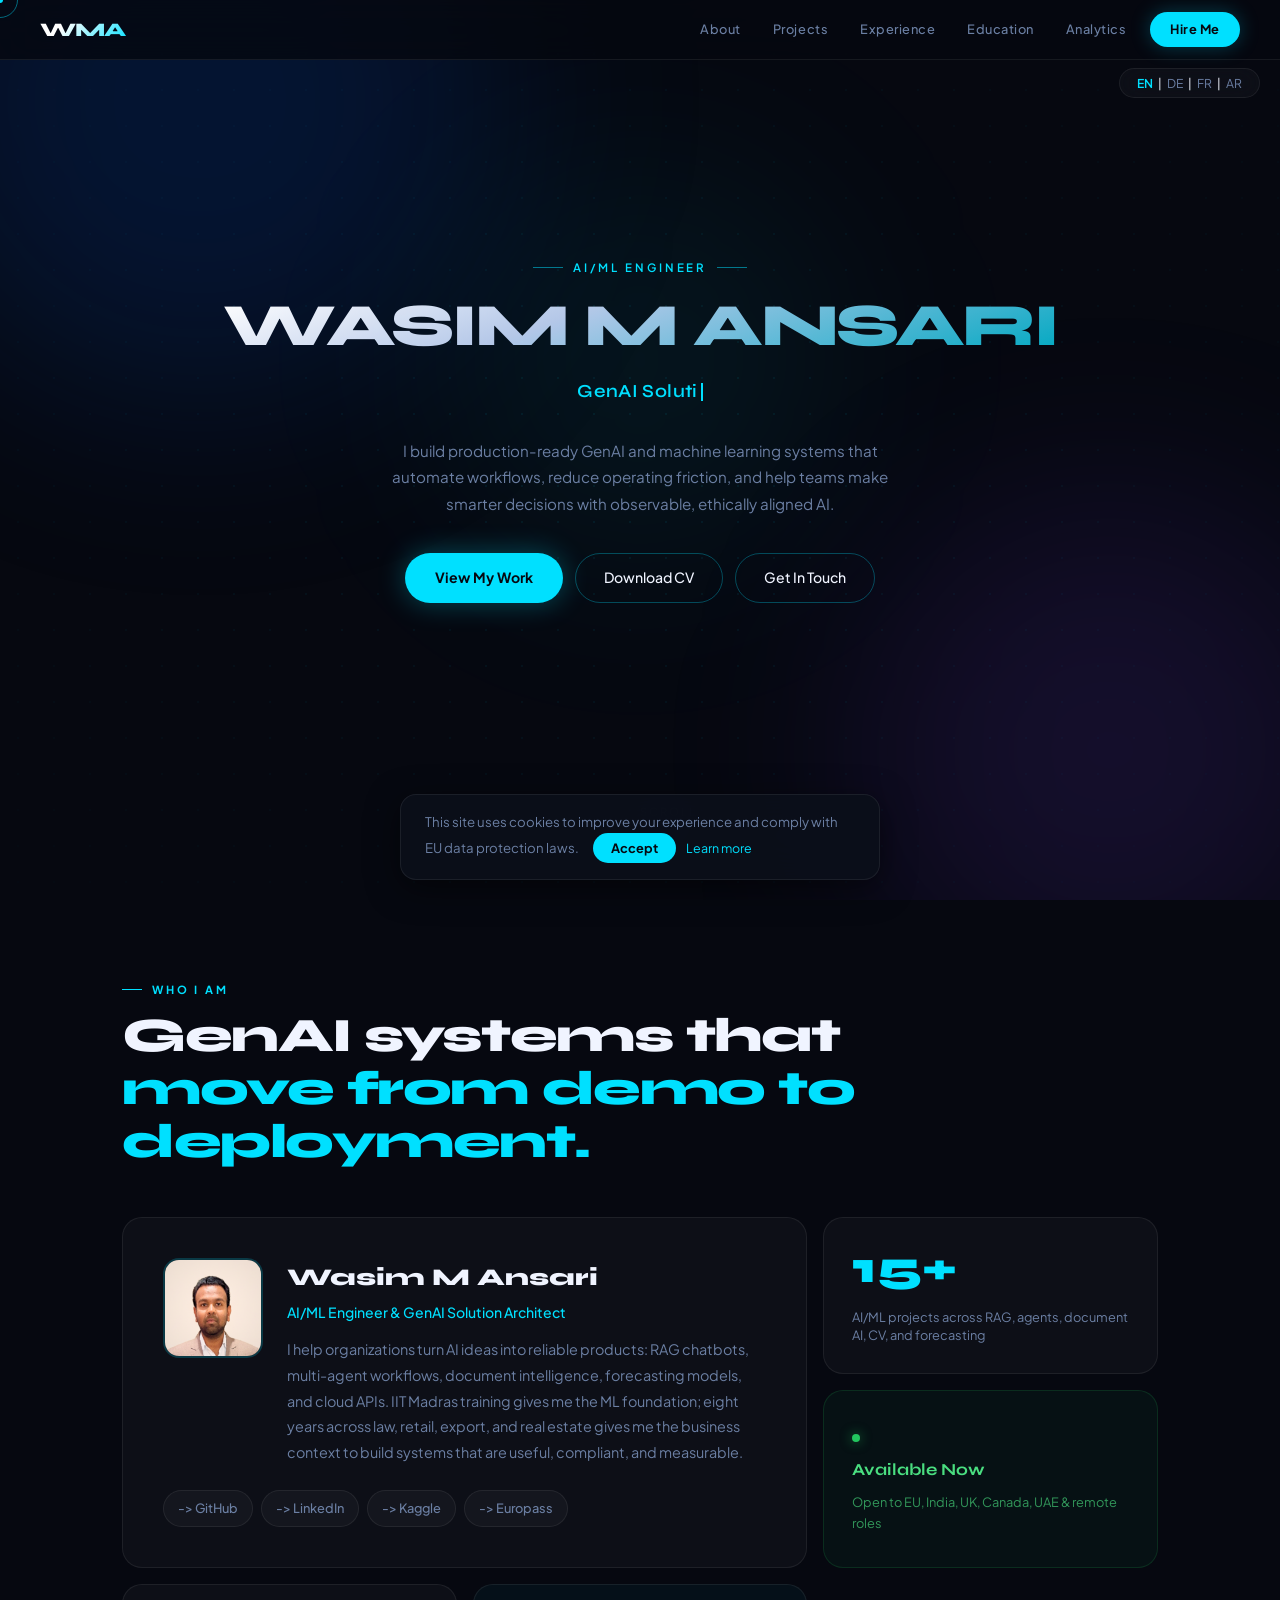
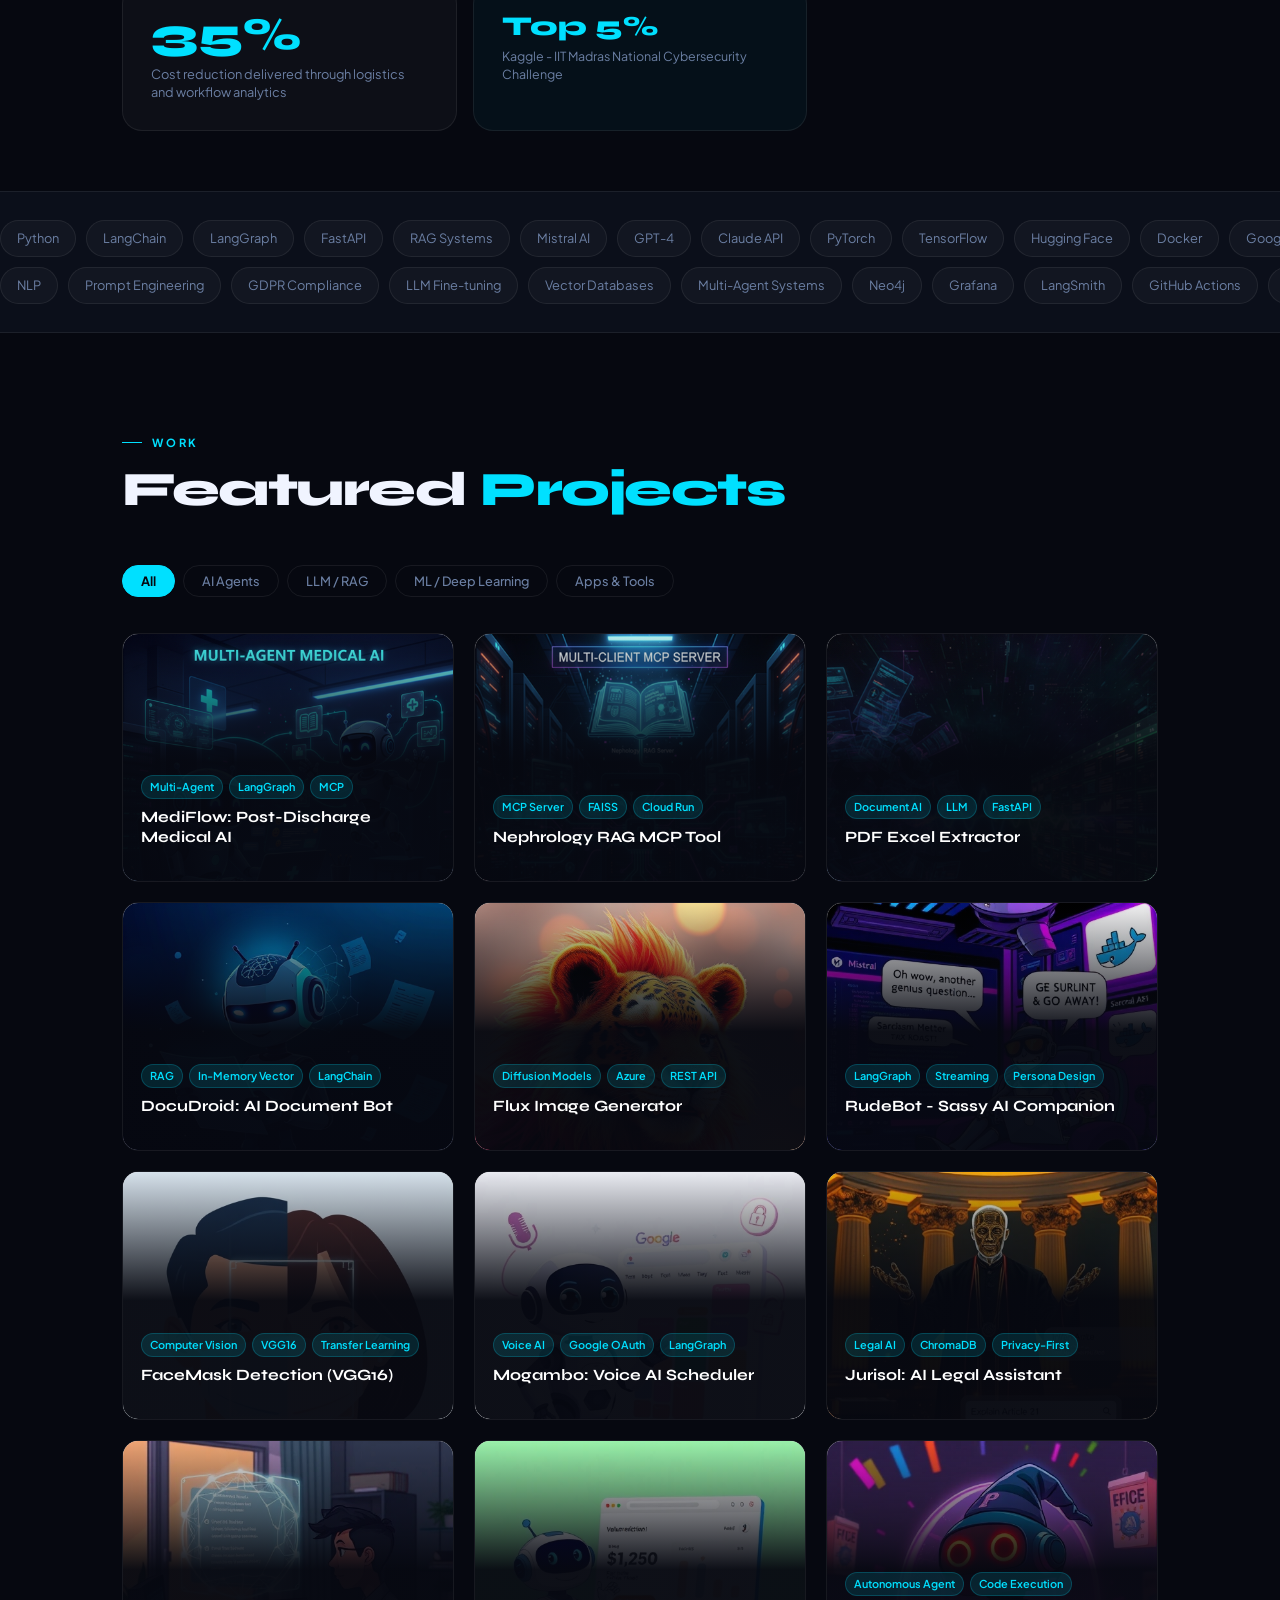
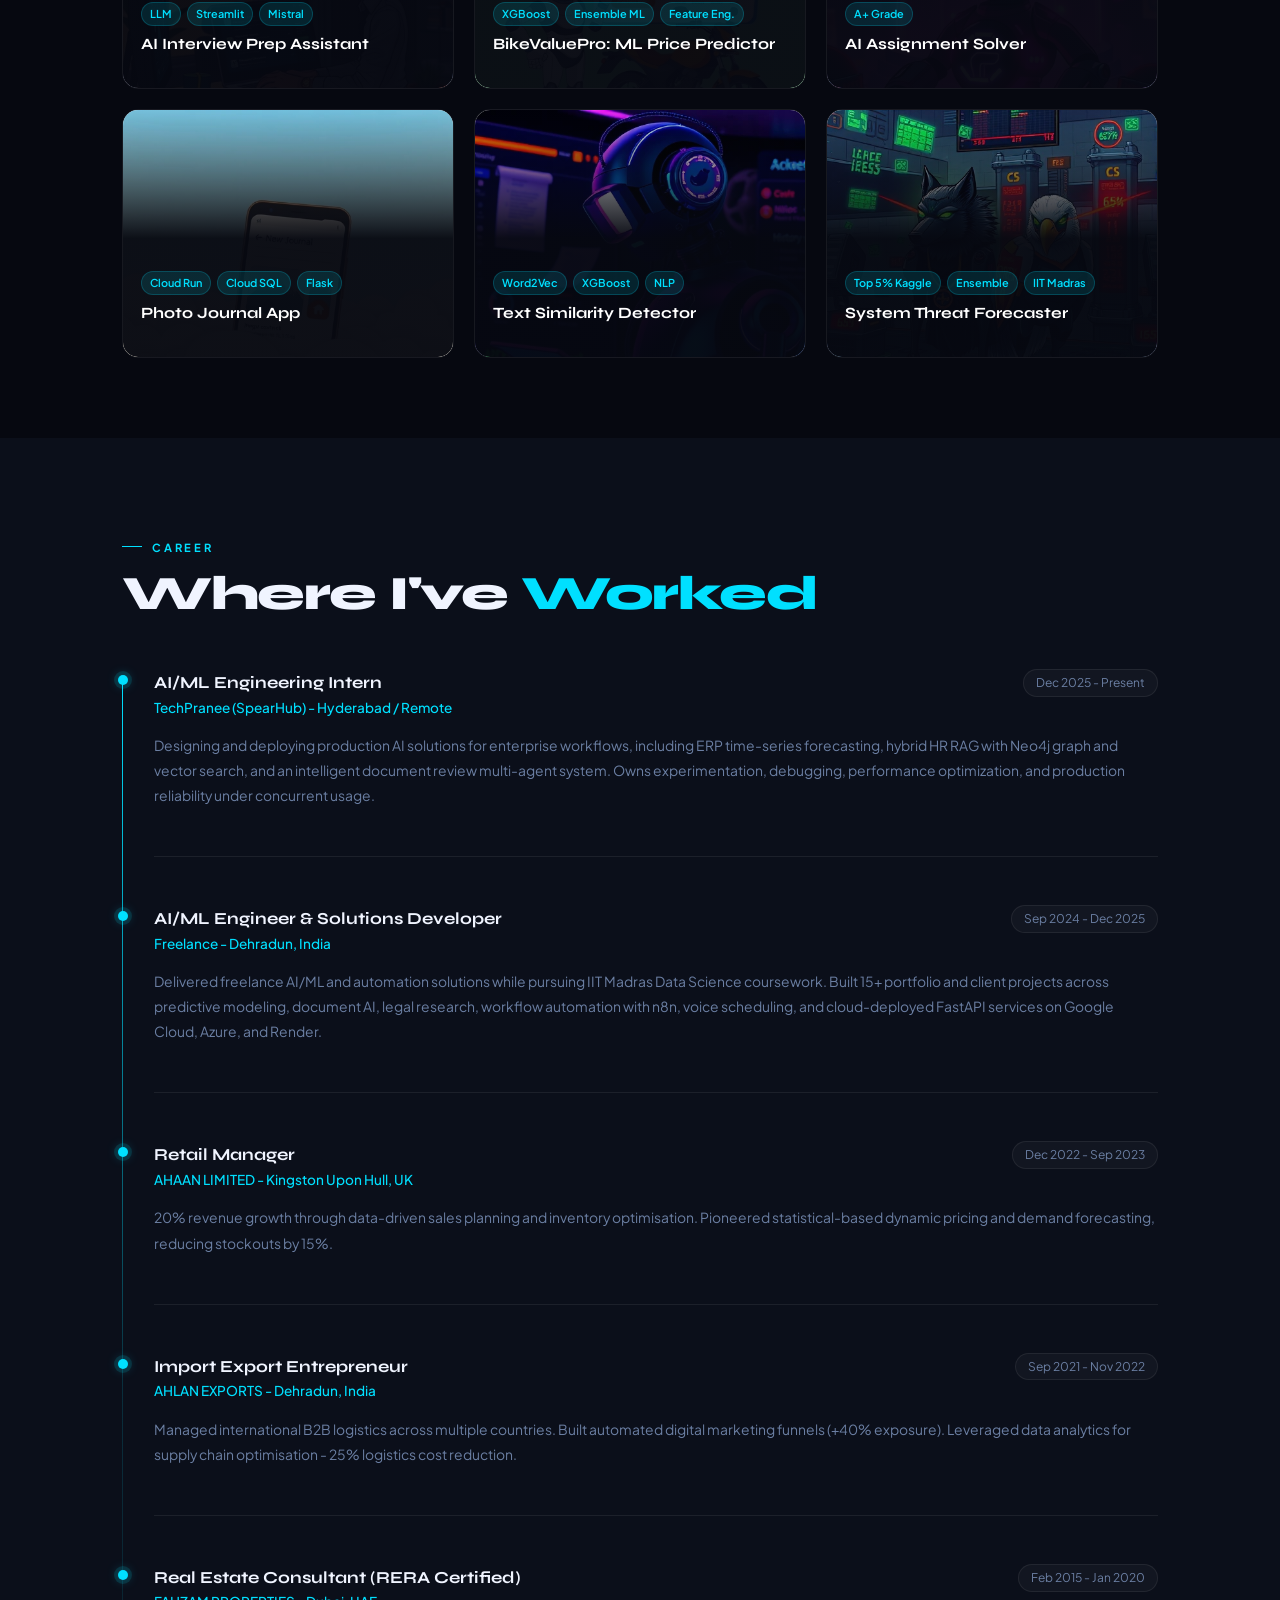
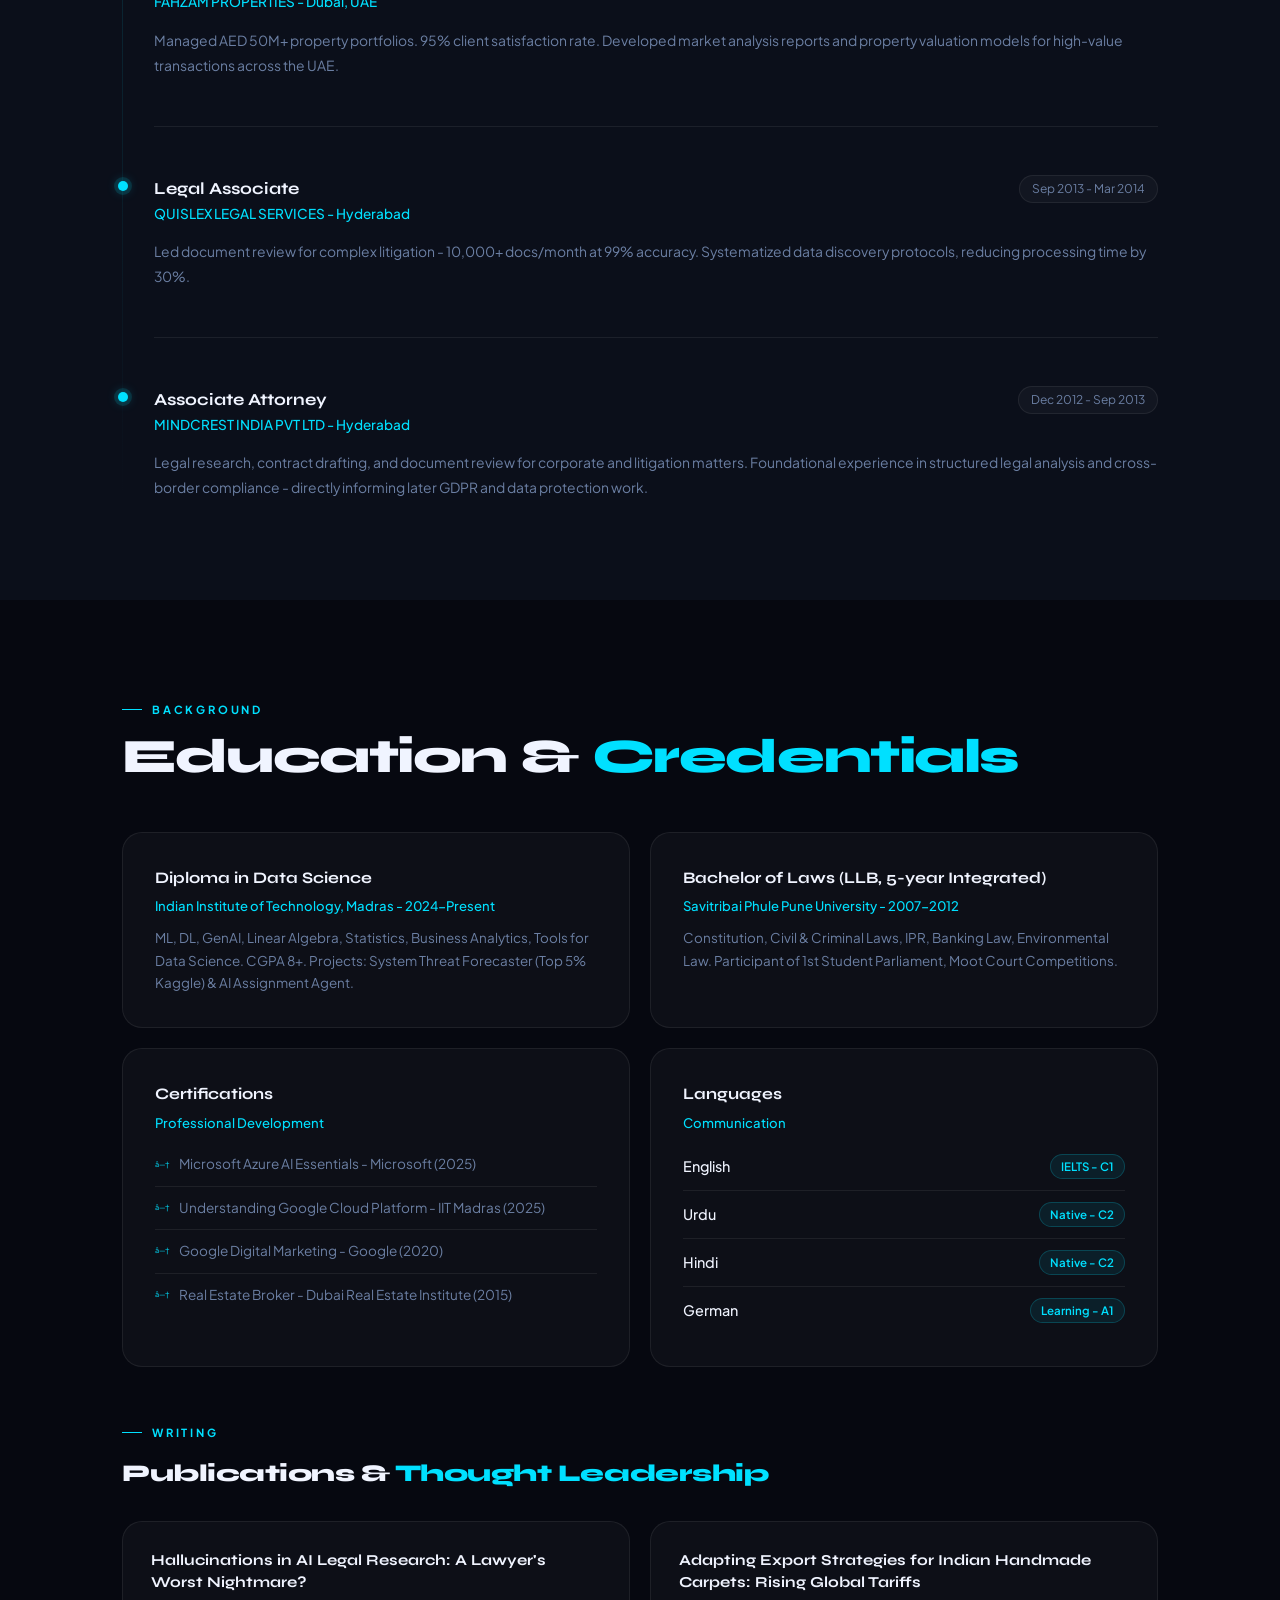
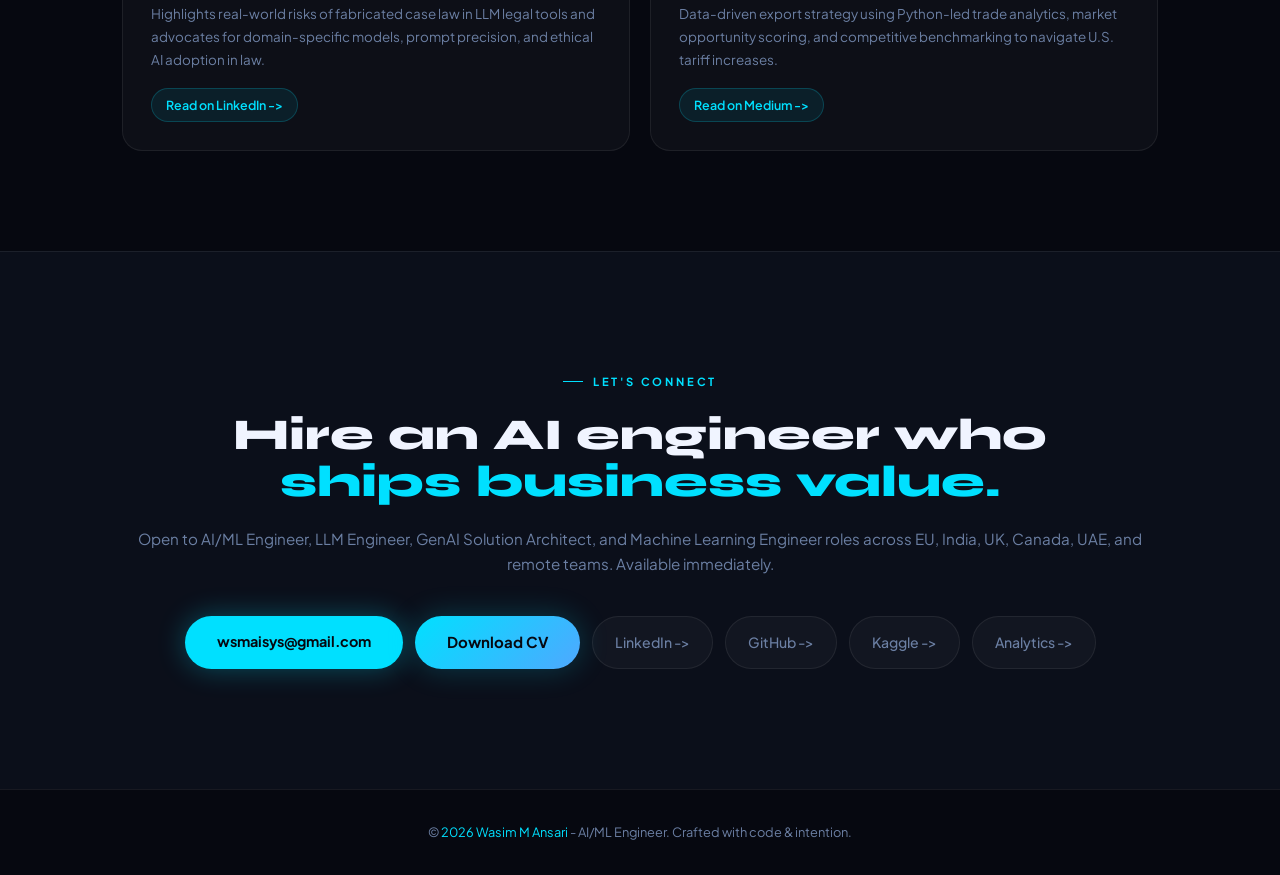
==== commit c5dc287e: "Updated Portfolio Theme" ====
--- a/index.html
+++ b/index.html
@@ -1,7 +1,6 @@
-<!DOCTYPE html>
+﻿<!doctype html>
 <html lang="en">
   <head>
-    <!-- Google tag (gtag.js) -->
     <script
       async
       src="https://www.googletagmanager.com/gtag/js?id=G-VM4LR2E38N"
@@ -14,80 +13,279 @@
       gtag("js", new Date());
       gtag("config", "G-VM4LR2E38N");
     </script>
+    <script type="application/ld+json">
+      {
+        "@context": "https://schema.org",
+        "@type": "Organization",
+        "name": "Wasim M Ansari",
+        "url": "https://waseemmansari.github.io/",
+        "logo": "https://waseemmansari.github.io/images/Passport%20Photo.png",
+        "sameAs": [
+          "https://github.com/wsmaisys",
+          "https://www.linkedin.com/in/wsmaisys",
+          "https://www.kaggle.com/wasimansari786"
+        ],
+        "contactPoint": [
+          {
+            "@type": "ContactPoint",
+            "contactType": "Hiring",
+            "email": "mailto:wsmaisys@gmail.com",
+            "availableLanguage": ["English"]
+          }
+        ]
+      }
+    </script>
+    <script type="application/ld+json">
+      {
+        "@context": "https://schema.org",
+        "@type": "ItemList",
+        "name": "Featured Projects",
+        "itemListElement": [
+          {
+            "@type": "ListItem",
+            "position": 1,
+            "item": {
+              "@type": "CreativeWork",
+              "name": "MediFlow: Post-Discharge Medical AI",
+              "url": "https://mediflow-ai-medical-assistant-785629432566.us-central1.run.app/"
+            }
+          },
+          {
+            "@type": "ListItem",
+            "position": 2,
+            "item": {
+              "@type": "CreativeWork",
+              "name": "Nephrology RAG MCP Tool",
+              "url": "https://nephrology-rag-mcp-tool-785629432566.us-central1.run.app/mcp"
+            }
+          },
+          {
+            "@type": "ListItem",
+            "position": 3,
+            "item": {
+              "@type": "CreativeWork",
+              "name": "PDF Excel Extractor",
+              "url": "https://pdf-excel-extractor-319169836562.us-central1.run.app/"
+            }
+          },
+          {
+            "@type": "ListItem",
+            "position": 4,
+            "item": {
+              "@type": "CreativeWork",
+              "name": "DocuDroid: AI Document Bot",
+              "url": "https://docudroid-114168985695.us-central1.run.app/"
+            }
+          },
+          {
+            "@type": "ListItem",
+            "position": 5,
+            "item": {
+              "@type": "CreativeWork",
+              "name": "Flux Image Generator",
+              "url": "https://flux-image-generator-bdcdcphnhmbhg6et.centralindia-01.azurewebsites.net/"
+            }
+          },
+          {
+            "@type": "ListItem",
+            "position": 6,
+            "item": {
+              "@type": "CreativeWork",
+              "name": "RudeBot - Sassy AI Companion",
+              "url": "https://rudebot-mistral.streamlit.app/"
+            }
+          },
+          {
+            "@type": "ListItem",
+            "position": 7,
+            "item": {
+              "@type": "CreativeWork",
+              "name": "FaceMask Detection (VGG16)",
+              "url": "https://huggingface.co/spaces/wassim-ansari2088/Face-Mask-Detector-Vision"
+            }
+          },
+          {
+            "@type": "ListItem",
+            "position": 8,
+            "item": {
+              "@type": "CreativeWork",
+              "name": "Mogambo: Voice AI Scheduler",
+              "url": "https://mogambo-calendar-assistant.onrender.com"
+            }
+          },
+          {
+            "@type": "ListItem",
+            "position": 9,
+            "item": {
+              "@type": "CreativeWork",
+              "name": "Jurisol: AI Legal Assistant",
+              "url": "https://jurisol-legal-assistant-rag.onrender.com"
+            }
+          },
+          {
+            "@type": "ListItem",
+            "position": 10,
+            "item": {
+              "@type": "CreativeWork",
+              "name": "AI Interview Prep Assistant",
+              "url": "https://interview-prep-assistant.streamlit.app/"
+            }
+          },
+          {
+            "@type": "ListItem",
+            "position": 11,
+            "item": {
+              "@type": "CreativeWork",
+              "name": "BikeValuePro: ML Price Predictor",
+              "url": "https://usedbike-price-predictor-mlmodel.onrender.com/"
+            }
+          },
+          {
+            "@type": "ListItem",
+            "position": 12,
+            "item": {
+              "@type": "CreativeWork",
+              "name": "AI Assignment Solver",
+              "url": "https://assignment-solving-agent.onrender.com/"
+            }
+          },
+          {
+            "@type": "ListItem",
+            "position": 13,
+            "item": {
+              "@type": "CreativeWork",
+              "name": "Photo Journal App",
+              "url": "https://blog-app-699175796072.asia-south2.run.app/"
+            }
+          },
+          {
+            "@type": "ListItem",
+            "position": 14,
+            "item": {
+              "@type": "CreativeWork",
+              "name": "Text Similarity Detector",
+              "url": "https://text-similarity-detector.onrender.com/"
+            }
+          },
+          {
+            "@type": "ListItem",
+            "position": 15,
+            "item": {
+              "@type": "CreativeWork",
+              "name": "System Threat Forecaster",
+              "url": "https://www.kaggle.com/wasimansari786"
+            }
+          }
+        ]
+      }
+    </script>
+    <script type="application/ld+json">
+      {
+        "@context": "https://schema.org",
+        "@type": "FAQPage",
+        "mainEntity": [
+          {
+            "@type": "Question",
+            "name": "What services do you offer?",
+            "acceptedAnswer": {
+              "@type": "Answer",
+              "text": "Production-ready AI/ML engineering: RAG chatbots, multi-agent systems, document AI, model deployment and integration with cloud services."
+            }
+          },
+          {
+            "@type": "Question",
+            "name": "Are your solutions GDPR-compliant?",
+            "acceptedAnswer": {
+              "@type": "Answer",
+              "text": "Yes — I design GDPR-aligned data handling and privacy-preserving pipelines for European deployments."
+            }
+          },
+          {
+            "@type": "Question",
+            "name": "How can I contact you for hiring or consulting?",
+            "acceptedAnswer": {
+              "@type": "Answer",
+              "text": "Email wsmaisys@gmail.com or use the 'Hire me' button on the site to reach out for hiring, consulting, or project work."
+            }
+          }
+        ]
+      }
+    </script>
     <meta charset="UTF-8" />
     <meta name="viewport" content="width=device-width,initial-scale=1.0" />
     <meta
       name="description"
-      content="AI Solutions Engineer specializing in GDPR-compliant AI systems, LLM integration, and secure enterprise solutions"
+      content="Wasim M Ansari is an AI/ML Engineer and GenAI Solution Architect building production RAG chatbots, multi-agent systems, document AI tools, and cloud ML services."
     />
     <meta
       name="keywords"
-      content="AI Engineer, GDPR Compliance, Machine Learning, Data Privacy, LLM Integration, Python Developer"
+      content="AI ML Engineer, GenAI Solution Architect, LLM Engineer, RAG Chatbot Developer, Multi-Agent Systems, LangGraph, LangChain, MCP Server, Python FastAPI, Machine Learning Engineer, Document AI, Google Cloud Run, Azure AI, GDPR Aware AI"
     />
     <meta name="author" content="Wasim M Ansari" />
+    <link
+      rel="alternate"
+      hreflang="en"
+      href="https://waseemmansari.github.io/"
+    />
+    <link
+      rel="alternate"
+      hreflang="de"
+      href="https://waseemmansari.github.io/index-de.html"
+    />
+    <link
+      rel="alternate"
+      hreflang="fr"
+      href="https://waseemmansari.github.io/index-fr.html"
+    />
+    <link
+      rel="alternate"
+      hreflang="ar"
+      href="https://waseemmansari.github.io/index-ar.html"
+    />
+    <link
+      rel="alternate"
+      hreflang="x-default"
+      href="https://waseemmansari.github.io/"
+    />
     <meta name="robots" content="index, follow" />
-    <meta
-      property="og:title"
-      content="Wasim M Ansari | AI Solutions Engineer & Privacy Expert"
-    />
-    <meta
-      property="og:description"
-      content="AI/ML Solutions Engineer with expertise in GDPR-compliant AI systems, LLM integration, and RAG implementations. Portfolio showcasing 10+ production-ready AI solutions."
-    />
-    <meta property="og:image" content="images/Passport Photo.png" />
-    <meta property="og:url" content="https://waseemmansari.github.io" />
-    <meta name="twitter:card" content="summary_large_image" />
-    <meta
-      name="twitter:title"
-      content="Wasim M Ansari | AI Solutions Engineer & Privacy Expert"
-    />
-    <meta
-      name="twitter:description"
-      content="AI/ML Solutions Engineer with expertise in GDPR-compliant AI systems, LLM integration, and RAG implementations. Portfolio showcasing 10+ production-ready AI solutions."
-    />
-    <link rel="schema.DC" href="http://purl.org/dc/elements/1.1/" />
-    <meta
-      name="DC.title"
-      content="Wasim M Ansari - AI Solutions Engineer Portfolio"
-    />
-    <meta
-      name="DC.description"
-      content="Portfolio of AI Solutions Engineer specializing in GDPR-compliant systems and LLM integration"
-    />
-    <meta
-      name="DC.subject"
-      content="AI Engineering, Machine Learning, Data Privacy, GDPR Compliance"
-    />
-    <meta name="DC.creator" content="Wasim M Ansari" />
-    <title>Wasim M Ansari | AI Solutions Engineer & Privacy Expert</title>
-    <link
-      rel="icon"
-      href="data:image/svg+xml,<svg xmlns='http://www.w3.org/2000/svg' viewBox='0 0 100 100'><rect width='100' height='100' rx='20' fill='%235f8cff'/><text y='50%' x='50%' text-anchor='middle' dominant-baseline='central' fill='white' font-family='sans-serif' font-weight='700' font-size='58'>W</text></svg>"
-    />
     <script type="application/ld+json">
       {
         "@context": "https://schema.org",
         "@type": "Person",
         "name": "Wasim M Ansari",
-        "jobTitle": "AI Solutions Engineer",
-        "alumniOf": {
-          "@type": "CollegeOrUniversity",
-          "name": "Indian Institute of Technology, Madras"
+        "url": "https://waseemmansari.github.io/",
+        "image": "https://waseemmansari.github.io/images/Passport%20Photo.png",
+        "jobTitle": "AI/ML Engineer and GenAI Solution Architect",
+        "email": "mailto:wsmaisys@gmail.com",
+        "address": {
+          "@type": "PostalAddress",
+          "addressLocality": "Dehradun",
+          "addressCountry": "IN"
         },
+        "alumniOf": [
+          {
+            "@type": "CollegeOrUniversity",
+            "name": "Indian Institute of Technology Madras"
+          },
+          {
+            "@type": "CollegeOrUniversity",
+            "name": "Savitribai Phule Pune University"
+          }
+        ],
         "knowsAbout": [
-          "AI Engineering",
+          "Generative AI",
+          "Retrieval-Augmented Generation",
+          "Multi-Agent Systems",
           "Machine Learning",
-          "GDPR Compliance",
-          "LLM Integration",
-          "RAG Systems",
-          "Python Development"
+          "LangChain",
+          "LangGraph",
+          "MCP Servers",
+          "FastAPI",
+          "Google Cloud Run",
+          "Azure AI",
+          "Document AI",
+          "Legal AI"
         ],
-        "hasOccupation": {
-          "@type": "Occupation",
-          "name": "AI Solutions Engineer",
-          "description": "Specializes in developing GDPR-compliant AI systems and LLM integrations",
-          "skills": "Python, Machine Learning, Deep Learning, GDPR Compliance, LLM Integration"
-        },
         "sameAs": [
           "https://github.com/wsmaisys",
           "https://www.linkedin.com/in/wsmaisys",
@@ -95,1624 +293,2740 @@
         ]
       }
     </script>
+    <script type="application/ld+json">
+      {
+        "@context": "https://schema.org",
+        "@type": "WebSite",
+        "name": "Wasim M Ansari Portfolio",
+        "url": "https://waseemmansari.github.io/",
+        "description": "Portfolio of Wasim M Ansari, AI/ML Engineer and GenAI Solution Architect building RAG, agentic AI, document automation, and cloud ML systems."
+      }
+    </script>
+    <script type="application/ld+json">
+      {
+        "@context": "https://schema.org",
+        "@type": "BreadcrumbList",
+        "itemListElement": [
+          {
+            "@type": "ListItem",
+            "position": 1,
+            "name": "Home",
+            "item": "https://waseemmansari.github.io/"
+          },
+          {
+            "@type": "ListItem",
+            "position": 2,
+            "name": "AI/ML Engineer Portfolio",
+            "item": "https://waseemmansari.github.io/#hero"
+          }
+        ]
+      }
+    </script>
+    <meta
+      property="og:title"
+      content="Wasim M Ansari | AI/ML Engineer & GenAI Solution Architect"
+    />
+    <meta
+      property="og:description"
+      content="Production-focused AI/ML Engineer building RAG chatbots, LangGraph agents, MCP tools, document AI, and cloud-deployed ML systems."
+    />
+    <meta
+      property="og:image"
+      content="https://waseemmansari.github.io/images/Passport%20Photo.png"
+    />
+    <meta property="og:url" content="https://waseemmansari.github.io/" />
+    <meta property="og:locale" content="en_UK" />
+    <meta name="twitter:card" content="summary_large_image" />
+    <meta
+      name="twitter:title"
+      content="Wasim M Ansari | AI/ML Engineer & GenAI Solution Architect"
+    />
+    <meta
+      name="twitter:description"
+      content="RAG, multi-agent AI, document automation, and cloud ML portfolio for recruiters and hiring teams."
+    />
+    <title>Wasim M Ansari | AI/ML Engineer & GenAI Solution Architect</title>
     <link
-      href="https://fonts.googleapis.com/css2?family=Inter:wght@400;500;600;700&display=swap"
-      rel="stylesheet"
+      rel="icon"
+      href="data:image/svg+xml,<svg xmlns='http://www.w3.org/2000/svg' viewBox='0 0 100 100'><rect width='100' height='100' rx='20' fill='%2300E0FF'/><text y='55%' x='50%' text-anchor='middle' dominant-baseline='central' fill='%23060810' font-family='sans-serif' font-weight='900' font-size='62'>W</text></svg>"
     />
-    <link rel="canonical" href="https://waseemmansari.github.io" />
+    <link rel="canonical" href="https://waseemmansari.github.io/" />
     <link rel="sitemap" type="application/xml" href="/sitemap.xml" />
     <meta
       name="google-site-verification"
       content="prMKO9h6g3oFMoqvMuOXAuISiJAe0l8THnWTV7X8bio"
     />
-    <meta name="theme-color" content="#11131a" />
-    <meta name="apple-mobile-web-app-capable" content="yes" />
-    <meta name="apple-mobile-web-app-status-bar-style" content="black" />
-    <meta name="application-name" content="Wasim's Portfolio" />
-    <meta name="msapplication-TileColor" content="#11131a" />
-    <meta name="format-detection" content="telephone=no" />
     <link
-      rel="alternate"
-      hreflang="en"
-      href="https://waseemmansari.github.io"
+      href="https://fonts.googleapis.com/css2?family=Syne:wght@400;600;700;800&family=Plus+Jakarta+Sans:ital,wght@0,300;0,400;0,500;0,600;1,400&display=swap"
+      rel="stylesheet"
     />
-    <link rel="me" href="https://github.com/wsmaisys" />
-    <link rel="me" href="https://www.linkedin.com/in/wsmaisys" />
-    <meta http-equiv="Cache-Control" content="max-age=31536000, public" />
-    <script>
-      function setCookie(name, value, days) {
-        let expires = "";
-        if (days) {
-          const date = new Date();
-          date.setTime(date.getTime() + days * 24 * 60 * 60 * 1000);
-          expires = "; expires=" + date.toUTCString();
-        }
-        document.cookie = name + "=" + (value || "") + expires + "; path=/";
-      }
-      function acceptCookies() {
-        setCookie("cookie_consent", "accepted", 365);
-        document.getElementById("cookie-banner").style.display = "none";
-      }
-      window.onload = function () {
-        if (!document.cookie.includes("cookie_consent=accepted")) {
-          document.getElementById("cookie-banner").style.display = "block";
-        }
-      };
-    </script>
+
     <style>
-      #cookie-banner {
-        display: none;
-        position: fixed;
-        bottom: 0;
-        left: 0;
-        right: 0;
-        background: var(--card);
-        padding: 1rem;
-        text-align: center;
-        z-index: 1000;
-        border-top: 1px solid var(--border);
-      }
-      #cookie-banner button {
-        background: var(--accent);
-        color: white;
-        border: none;
-        padding: 0.5rem 1rem;
-        border-radius: 4px;
-        margin-left: 1rem;
-        cursor: pointer;
-      }
       :root {
-        --bg: #11131a;
-        --card: #191c24;
-        --accent: #5f8cff;
-        --text: #e6eaf3;
-        --muted: #a0aec0;
-        --border: #23263a;
-        --shadow: 0 4px 32px 0 rgba(40, 60, 100, 0.15);
-        --radius: 18px;
-        --transition: 0.18s cubic-bezier(0.4, 0, 0.2, 1);
+        --bg: #060810;
+        --bg2: #0b0f1a;
+        --card: rgba(255, 255, 255, 0.033);
+        --card-h: rgba(255, 255, 255, 0.06);
+        --border: rgba(255, 255, 255, 0.07);
+        --border-h: rgba(0, 224, 255, 0.3);
+        --accent: #00e0ff;
+        --accent2: #7c3aed;
+        --accent-g: rgba(0, 224, 255, 0.08);
+        --text: #f0f4ff;
+        --muted: #6b7fa3;
+        --dim: #2a3450;
+        --t: 0.22s cubic-bezier(0.4, 0, 0.2, 1);
+      }
+      *,
+      *::before,
+      *::after {
+        box-sizing: border-box;
+        margin: 0;
+        padding: 0;
+      }
+      html {
+        scroll-behavior: smooth;
       }
       body {
         background: var(--bg);
         color: var(--text);
-        font-family: "Inter", sans-serif;
-        margin: 0;
-        padding: 0;
-        padding-top: 56px;
-        min-height: 100vh;
-        letter-spacing: 0.01em;
-        line-height: 1.5;
-      }
-      /* ── Sticky Navigation ── */
-      nav.site-nav {
+        font-family: "Plus Jakarta Sans", sans-serif;
+        font-size: 15px;
+        line-height: 1.65;
+        overflow-x: hidden;
+      }
+      @media (pointer: fine) {
+        * {
+          cursor: none !important;
+        }
+      }
+      a {
+        color: var(--accent);
+        text-decoration: none;
+        transition: color var(--t);
+      }
+      a:hover {
+        color: #fff;
+      }
+      img {
+        display: block;
+        max-width: 100%;
+      }
+
+      /* -- CURSOR -- */
+      .cur {
+        position: fixed;
+        top: 0;
+        left: 0;
+        pointer-events: none;
+        z-index: 9999;
+      }
+      .cur-dot {
+        position: absolute;
+        width: 6px;
+        height: 6px;
+        background: var(--accent);
+        border-radius: 50%;
+        transform: translate(-50%, -50%);
+        transition:
+          transform 0.1s,
+          background 0.2s;
+      }
+      .cur-ring {
+        position: absolute;
+        width: 36px;
+        height: 36px;
+        border: 1.5px solid rgba(0, 224, 255, 0.45);
+        border-radius: 50%;
+        transform: translate(-50%, -50%);
+        transition:
+          width 0.2s,
+          height 0.2s,
+          border-color 0.2s;
+      }
+      .cur-ring.grow {
+        width: 56px;
+        height: 56px;
+        border-color: rgba(0, 224, 255, 0.75);
+      }
+      @media (pointer: coarse) {
+        .cur {
+          display: none;
+        }
+      }
+
+      /* -- NAV -- */
+      nav {
         position: fixed;
         top: 0;
         left: 0;
         right: 0;
-        background: rgba(17, 19, 26, 0.96);
-        backdrop-filter: blur(10px);
-        -webkit-backdrop-filter: blur(10px);
+        z-index: 500;
+        height: 60px;
+        display: flex;
+        align-items: center;
+        justify-content: space-between;
+        padding: 0 40px;
+        background: rgba(6, 8, 16, 0.8);
+        backdrop-filter: blur(20px);
         border-bottom: 1px solid var(--border);
-        z-index: 998;
+      }
+      .nav-logo {
+        font-family: "Syne", sans-serif;
+        font-weight: 800;
+        font-size: 1.2rem;
+        background: linear-gradient(135deg, #fff 30%, var(--accent));
+        -webkit-background-clip: text;
+        -webkit-text-fill-color: transparent;
+        background-clip: text;
+        letter-spacing: -0.02em;
+      }
+      .nav-links {
         display: flex;
-        justify-content: center;
+        gap: 4px;
         align-items: center;
-        gap: 4px;
-        padding: 0 24px;
-        height: 56px;
-      }
-      nav.site-nav a {
+      }
+      .nav-links a {
         color: var(--muted);
-        font-size: 0.85rem;
+        font-size: 0.8rem;
         font-weight: 500;
-        letter-spacing: 0.03em;
+        letter-spacing: 0.04em;
+        padding: 6px 14px;
+        border-radius: 100px;
+        transition:
+          color var(--t),
+          background var(--t);
+      }
+      .nav-links a:hover {
+        color: var(--text);
+        background: var(--card);
         text-decoration: none;
-        padding: 6px 14px;
-        border-radius: 8px;
-        transition: color var(--transition), background var(--transition);
-        white-space: nowrap;
-      }
-      nav.site-nav a:hover {
-        color: var(--text);
-        background: rgba(95, 140, 255, 0.1);
-        text-decoration: none;
-      }
-      nav.site-nav a.nav-contact {
+      }
+      .nav-links .nav-cta {
         background: var(--accent);
-        color: #fff;
-        margin-left: 8px;
-      }
-      nav.site-nav a.nav-contact:hover {
-        background: #4a74e8;
-        color: #fff;
-      }
-      section[id],
-      .grid-row {
-        scroll-margin-top: 72px;
-      }
-      /* ── Lang Selector ── */
-      .lang-selector {
+        color: #060810 !important;
+        font-weight: 700;
+        padding: 7px 20px;
+        border-radius: 100px;
+        margin-left: 6px;
+        box-shadow: 0 0 20px rgba(0, 224, 255, 0.25);
+        transition:
+          background var(--t),
+          box-shadow var(--t),
+          transform var(--t);
+      }
+      .nav-links .nav-cta:hover {
+        background: #00f5ff;
+        box-shadow: 0 0 30px rgba(0, 224, 255, 0.5);
+        transform: translateY(-1px);
+      }
+      .lang {
         position: fixed;
-        top: 64px;
+        top: 68px;
         right: 20px;
+        z-index: 499;
         background: var(--card);
-        padding: 6px 14px;
-        border-radius: 20px;
+        backdrop-filter: blur(12px);
         border: 1px solid var(--border);
-        z-index: 997;
-      }
-      .lang-selector a {
+        border-radius: 100px;
+        padding: 4px 14px;
+        font-size: 0.76rem;
+      }
+      .lang a {
         color: var(--muted);
-        text-decoration: none;
-        margin: 0 4px;
-        font-size: 0.85rem;
-        transition: color var(--transition);
-      }
-      .lang-selector a.active {
+        margin: 0 3px;
+        transition: color var(--t);
+      }
+      .lang a.active {
         color: var(--accent);
         font-weight: 600;
       }
-      .lang-selector a:hover {
-        color: var(--text);
-      }
-      /* ── Layout ── */
-      .container {
-        max-width: 1100px;
-        margin: 48px auto;
-        padding: 32px;
-        background: var(--card);
-        border-radius: var(--radius);
-        box-shadow: var(--shadow);
-        border: 1px solid var(--border);
-      }
-      header {
+
+      /* -- HERO -- */
+      #hero {
+        min-height: 100vh;
+        padding-top: 60px;
         display: flex;
+        flex-direction: column;
         align-items: center;
-        gap: 24px;
-        margin-bottom: 32px;
-      }
-      .avatar {
-        width: 80px;
-        height: 80px;
+        justify-content: center;
+        position: relative;
+        overflow: hidden;
+        text-align: center;
+        padding-inline: 24px;
+      }
+      .hero-grid {
+        position: absolute;
+        inset: 0;
+        background-image: radial-gradient(
+          rgba(0, 224, 255, 0.07) 1px,
+          transparent 1px
+        );
+        background-size: 36px 36px;
+        mask-image: radial-gradient(
+          ellipse 80% 80% at 50% 50%,
+          black,
+          transparent
+        );
+        -webkit-mask-image: radial-gradient(
+          ellipse 80% 80% at 50% 50%,
+          black,
+          transparent
+        );
+      }
+      .orb {
+        position: absolute;
         border-radius: 50%;
-        background: linear-gradient(135deg, var(--accent), #23263a 80%);
+        filter: blur(100px);
+        pointer-events: none;
+      }
+      .orb1 {
+        width: 600px;
+        height: 600px;
+        background: rgba(0, 80, 200, 0.18);
+        top: -200px;
+        left: -100px;
+        animation: drift 22s ease-in-out infinite;
+      }
+      .orb2 {
+        width: 500px;
+        height: 500px;
+        background: rgba(124, 58, 237, 0.12);
+        bottom: -100px;
+        right: -80px;
+        animation: drift 28s ease-in-out infinite reverse;
+      }
+      .orb3 {
+        width: 400px;
+        height: 400px;
+        background: rgba(0, 224, 255, 0.06);
+        top: 40%;
+        left: 50%;
+        transform: translate(-50%, -50%);
+        animation: drift 18s ease-in-out 5s infinite;
+      }
+      @keyframes drift {
+        0%,
+        100% {
+          transform: translate(0, 0);
+        }
+        33% {
+          transform: translate(50px, -60px);
+        }
+        66% {
+          transform: translate(-40px, 40px);
+        }
+      }
+      .hero-eyebrow {
+        font-size: 0.72rem;
+        font-weight: 600;
+        letter-spacing: 0.25em;
+        text-transform: uppercase;
+        color: var(--accent);
+        margin-bottom: 20px;
+        display: inline-flex;
+        align-items: center;
+        gap: 10px;
+        opacity: 0;
+        animation: fadeUp 0.7s 0.3s ease forwards;
+      }
+      .hero-eyebrow::before,
+      .hero-eyebrow::after {
+        content: "";
+        width: 30px;
+        height: 1px;
+        background: var(--accent);
+        opacity: 0.5;
+      }
+      h1.hero-name {
+        font-family: "Syne", sans-serif;
+        font-weight: 800;
+        font-size: clamp(1.5rem, 5vw, 3.75rem);
+        line-height: 0.95;
+        letter-spacing: -0.04em;
+        white-space: nowrap;
+        background: linear-gradient(
+          160deg,
+          #ffffff 0%,
+          rgba(200, 220, 255, 0.9) 40%,
+          rgba(0, 224, 255, 0.75) 100%
+        );
+        -webkit-background-clip: text;
+        -webkit-text-fill-color: transparent;
+        background-clip: text;
+        margin-bottom: 20px;
+        opacity: 0;
+        animation: fadeUp 0.9s 0.5s ease forwards;
+      }
+      .hero-role-wrap {
+        height: 36px;
         display: flex;
         align-items: center;
         justify-content: center;
-        font-size: 2.2rem;
+        margin-bottom: 28px;
+        opacity: 0;
+        animation: fadeUp 0.7s 0.8s ease forwards;
+      }
+      .hero-role {
+        font-family: "Syne", sans-serif;
+        font-size: 1.15rem;
+        font-weight: 600;
+        color: var(--accent);
+        letter-spacing: 0.02em;
+      }
+      .hero-role-cursor {
+        display: inline-block;
+        width: 2px;
+        height: 1.2em;
+        background: var(--accent);
+        margin-left: 3px;
+        vertical-align: middle;
+        animation: blink 1s step-end infinite;
+      }
+      @keyframes blink {
+        50% {
+          opacity: 0;
+        }
+      }
+      .hero-sub {
+        max-width: 520px;
+        color: var(--muted);
+        font-size: 0.95rem;
+        line-height: 1.75;
+        margin: 0 auto 36px;
+        opacity: 0;
+        animation: fadeUp 0.7s 1s ease forwards;
+      }
+      .hero-btns {
+        display: flex;
+        gap: 12px;
+        justify-content: center;
+        flex-wrap: wrap;
+        opacity: 0;
+        animation: fadeUp 0.7s 1.1s ease forwards;
+      }
+      .btn-p {
+        background: var(--accent);
+        color: #060810 !important;
+        padding: 13px 30px;
+        border-radius: 100px;
         font-weight: 700;
-        color: #fff;
-        box-shadow: 0 4px 16px 0 rgba(95, 140, 255, 0.25);
-        flex-shrink: 0;
-      }
-      .intro h1 {
-        font-size: 2.2rem;
-        margin: 0 0 6px 0;
-        font-weight: 700;
-        letter-spacing: 0.02em;
-        line-height: 1.2;
-      }
-      .intro p {
+        font-size: 0.88rem;
+        box-shadow: 0 0 28px rgba(0, 224, 255, 0.3);
+        transition:
+          background var(--t),
+          transform var(--t),
+          box-shadow var(--t);
+      }
+      .btn-p:hover {
+        background: #00f5ff;
+        transform: translateY(-2px);
+        box-shadow: 0 0 40px rgba(0, 224, 255, 0.5);
+        text-decoration: none;
+      }
+      .btn-s {
+        background: transparent;
+        color: var(--text) !important;
+        padding: 12px 28px;
+        border: 1px solid rgba(0, 224, 255, 0.3);
+        border-radius: 100px;
+        font-weight: 500;
+        font-size: 0.88rem;
+        transition:
+          background var(--t),
+          border-color var(--t),
+          transform var(--t);
+      }
+      .btn-s:hover {
+        background: rgba(0, 224, 255, 0.08);
+        border-color: var(--accent);
+        transform: translateY(-2px);
+        text-decoration: none;
+      }
+      .scroll-ind {
+        position: absolute;
+        bottom: 32px;
+        left: 50%;
+        transform: translateX(-50%);
         color: var(--muted);
-        font-size: 1.08rem;
-        margin: 0;
-      }
-      .links {
-        margin-top: 12px;
+        font-size: 0.7rem;
+        letter-spacing: 0.18em;
+        text-transform: uppercase;
         display: flex;
-        gap: 18px;
-        flex-wrap: wrap;
-      }
-      a {
-        color: var(--accent);
-        text-decoration: none;
-        font-weight: 500;
-        transition: color var(--transition);
-      }
-      a:hover {
-        color: #fff;
-        text-decoration: underline;
-      }
-      section {
-        margin-bottom: 36px;
-      }
-      h2 {
-        color: var(--accent);
-        font-size: 1.3rem;
-        margin-bottom: 16px;
-        margin-top: 0;
-        letter-spacing: 0.04em;
-        font-weight: 700;
-      }
-      /* ── Projects ── */
-      .project-list {
-        list-style: none;
-        padding: 0;
-        margin: 0;
-      }
-      .project {
-        background: #1e2230;
-        border-radius: 12px;
-        padding: 18px 20px;
-        margin-bottom: 24px;
-        border-left: 4px solid var(--accent);
-        display: flex;
-        gap: 32px;
-        align-items: flex-start;
-      }
-      .project-image {
-        width: 220px;
-        height: 220px;
-        object-fit: contain;
-        border-radius: 12px;
-        background: #fff;
-        box-shadow: 0 2px 8px rgba(0, 0, 0, 0.1);
-        flex-shrink: 0;
-        border: 1px solid var(--border);
-      }
-      .project-details {
-        flex: 1;
-      }
-      .project-title {
-        font-weight: 600;
-        margin-bottom: 8px;
-        display: flex;
-        flex-wrap: wrap;
+        flex-direction: column;
         align-items: center;
         gap: 8px;
-      }
-      .project-title span {
-        margin-right: 8px;
-      }
-      .project-title a {
-        font-size: 0.9rem;
-        white-space: nowrap;
-      }
-      .project-desc {
-        line-height: 1.6;
-      }
-      .project-desc strong {
+        opacity: 0;
+        animation: fadeUp 0.7s 1.4s ease forwards;
+      }
+      .scroll-line {
+        width: 1px;
+        height: 40px;
+        background: linear-gradient(180deg, var(--accent), transparent);
+        animation: scrollPulse 2s ease-in-out infinite;
+      }
+      @keyframes scrollPulse {
+        0%,
+        100% {
+          opacity: 0.3;
+          transform: scaleY(1);
+        }
+        50% {
+          opacity: 1;
+          transform: scaleY(1.3);
+        }
+      }
+      @keyframes fadeUp {
+        from {
+          opacity: 0;
+          transform: translateY(20px);
+        }
+        to {
+          opacity: 1;
+          transform: none;
+        }
+      }
+
+      /* -- SECTIONS -- */
+      section {
+        padding: 100px 0;
+        scroll-margin-top: 70px;
+      }
+      .wrap {
+        max-width: 1100px;
+        margin: 0 auto;
+        padding: 0 32px;
+      }
+      .sec-label {
+        font-size: 0.7rem;
+        font-weight: 700;
+        letter-spacing: 0.25em;
+        text-transform: uppercase;
         color: var(--accent);
-      }
-      /* ── Experience / Education ── */
-      .exp-list,
-      .edu-list,
-      .cert-list {
-        list-style: none;
-        padding: 0;
-        margin: 0;
-      }
-      .exp-role {
-        font-weight: 600;
+        margin-bottom: 12px;
+        display: flex;
+        align-items: center;
+        gap: 10px;
+      }
+      .sec-label::before {
+        content: "";
+        width: 20px;
+        height: 1px;
+        background: var(--accent);
+      }
+      .sec-title {
+        font-family: "Syne", sans-serif;
+        font-weight: 800;
+        font-size: clamp(2rem, 4vw, 3rem);
+        letter-spacing: -0.03em;
+        line-height: 1.1;
+        margin-bottom: 48px;
+        color: var(--text);
+      }
+      .sec-title span {
         color: var(--accent);
       }
-      .exp-meta {
+
+      /* -- GLASS CARD -- */
+      .gc {
+        background: var(--card);
+        border: 1px solid var(--border);
+        border-radius: 20px;
+        transition:
+          border-color var(--t),
+          background var(--t),
+          transform var(--t),
+          box-shadow var(--t);
+        overflow: hidden;
+      }
+      .gc:hover {
+        border-color: rgba(0, 224, 255, 0.2);
+        background: var(--card-h);
+        box-shadow:
+          0 0 30px rgba(0, 224, 255, 0.05),
+          0 16px 40px rgba(0, 0, 0, 0.4);
+        transform: translateY(-3px);
+      }
+
+      /* -- BENTO ABOUT -- */
+      #about {
+        padding-top: 80px;
+      }
+      .bento {
+        display: grid;
+        grid-template-columns: repeat(3, 1fr);
+        gap: 16px;
+      }
+      .b-bio {
+        grid-column: span 2;
+        grid-row: span 2;
+        padding: 40px;
+        display: flex;
+        flex-direction: column;
+        gap: 24px;
+      }
+      .b-bio-top {
+        display: flex;
+        gap: 24px;
+        align-items: flex-start;
+      }
+      .b-photo {
+        width: 100px;
+        height: 100px;
+        border-radius: 16px;
+        object-fit: cover;
+        flex-shrink: 0;
+        border: 2px solid rgba(0, 224, 255, 0.2);
+      }
+      .b-bio-name {
+        font-family: "Syne", sans-serif;
+        font-size: 1.5rem;
+        font-weight: 800;
+        margin-bottom: 4px;
+      }
+      .b-bio-role {
+        color: var(--accent);
+        font-size: 0.88rem;
+        font-weight: 500;
+        margin-bottom: 12px;
+      }
+      .b-bio-text {
         color: var(--muted);
         font-size: 0.9rem;
-        margin: 4px 0 8px 0;
-      }
-      .exp-desc {
-        line-height: 1.6;
-      }
-      /* ── Skills ── */
-      .skills-list {
+        line-height: 1.8;
+      }
+      .b-links {
         display: flex;
         flex-wrap: wrap;
         gap: 8px;
-      }
-      .skill {
-        background: #23263a;
-        padding: 6px 12px;
-        border-radius: 20px;
-        font-size: 0.9rem;
-        white-space: nowrap;
-      }
-      .skill-category-label {
-        width: 100%;
-        font-size: 0.75rem;
-        font-weight: 700;
-        letter-spacing: 0.08em;
-        text-transform: uppercase;
-        color: var(--muted);
-        margin: 18px 0 8px;
-        padding-bottom: 4px;
-        border-bottom: 1px solid var(--border);
-      }
-      .skill-category-label:first-child {
-        margin-top: 0;
-      }
-      /* ── Grid Layout ── */
-      .grid-row {
-        display: flex;
-        gap: 32px;
-        margin-bottom: 36px;
-      }
-      .grid-col {
-        flex: 1;
+        margin-top: auto;
+      }
+      .b-link {
+        display: inline-flex;
+        align-items: center;
+        gap: 6px;
+        background: var(--card);
+        border: 1px solid var(--border);
+        color: var(--muted) !important;
+        padding: 7px 14px;
+        border-radius: 100px;
+        font-size: 0.8rem;
+        font-weight: 500;
+        transition:
+          border-color var(--t),
+          color var(--t),
+          background var(--t);
+      }
+      .b-link:hover {
+        border-color: var(--accent);
+        color: var(--text) !important;
+        background: var(--accent-g);
+        text-decoration: none;
+      }
+      .b-stat {
+        padding: 28px;
         display: flex;
         flex-direction: column;
-        gap: 32px;
-      }
-      .info-card {
-        background: #1e2230;
-        border-radius: 12px;
-        box-shadow: 0 2px 8px rgba(0, 0, 0, 0.1);
+        justify-content: space-between;
+        min-height: 130px;
+      }
+      .b-stat-num {
+        font-family: "Syne", sans-serif;
+        font-weight: 800;
+        font-size: 2.8rem;
+        line-height: 1;
+        color: var(--accent);
+      }
+      .b-stat-label {
+        font-size: 0.8rem;
+        color: var(--muted);
+        margin-top: 8px;
+        line-height: 1.4;
+      }
+      .b-avail {
+        padding: 28px;
+        background: rgba(34, 197, 94, 0.05);
+        border-color: rgba(34, 197, 94, 0.15) !important;
+        display: flex;
+        flex-direction: column;
+        justify-content: center;
+        gap: 8px;
+      }
+      .b-avail-dot {
+        width: 8px;
+        height: 8px;
+        background: #22c55e;
+        border-radius: 50%;
+        box-shadow: 0 0 12px rgba(34, 197, 94, 0.6);
+        display: inline-block;
+      }
+      .b-avail-text {
+        font-family: "Syne", sans-serif;
+        font-weight: 700;
+        font-size: 1.05rem;
+        color: #4ade80;
+      }
+      .b-avail-sub {
+        font-size: 0.8rem;
+        color: rgba(74, 222, 128, 0.65);
+      }
+      .b-kaggle {
+        padding: 28px;
+        background: rgba(0, 224, 255, 0.04);
+      }
+      .b-kaggle-top {
+        font-family: "Syne", sans-serif;
+        font-size: 1.7rem;
+        font-weight: 800;
+        color: var(--accent);
+        line-height: 1;
+      }
+      .b-kaggle-sub {
+        font-size: 0.78rem;
+        color: var(--muted);
+        margin-top: 6px;
+        line-height: 1.5;
+      }
+
+      /* -- MARQUEE -- */
+      .marquee-section {
+        padding: 28px 0;
+        border-top: 1px solid var(--border);
+        border-bottom: 1px solid var(--border);
+        background: var(--bg2);
+        overflow: hidden;
+      }
+      .marquee-track {
+        display: flex;
+      }
+      .marquee-inner {
+        display: flex;
+        gap: 10px;
+        animation: marquee 32s linear infinite;
+        flex-shrink: 0;
+        padding-right: 10px;
+      }
+      .marquee-inner.rev {
+        animation-direction: reverse;
+        animation-duration: 26s;
+      }
+      .m-row2 {
+        margin-top: 10px;
+      }
+      @keyframes marquee {
+        from {
+          transform: translateX(0);
+        }
+        to {
+          transform: translateX(-50%);
+        }
+      }
+      .m-pill {
+        background: var(--card);
         border: 1px solid var(--border);
-        padding: 24px 28px;
+        border-radius: 100px;
+        padding: 7px 16px;
+        font-size: 0.8rem;
+        color: var(--muted);
+        white-space: nowrap;
+        flex-shrink: 0;
+        transition:
+          color var(--t),
+          border-color var(--t);
+      }
+      .m-pill:hover {
+        color: var(--accent);
+        border-color: rgba(0, 224, 255, 0.3);
+      }
+
+      /* -- PROJECTS -- */
+      #projects {
+        padding-bottom: 80px;
+      }
+      .filter-bar {
+        display: flex;
+        gap: 8px;
+        flex-wrap: wrap;
+        margin-bottom: 36px;
+      }
+      .f-btn {
+        background: transparent;
+        border: 1px solid var(--border);
+        color: var(--muted);
+        padding: 7px 18px;
+        border-radius: 100px;
+        font-size: 0.8rem;
+        font-weight: 500;
+        font-family: "Plus Jakarta Sans", sans-serif;
+        cursor: pointer;
+        transition: all var(--t);
+      }
+      .f-btn:hover,
+      .f-btn.active {
+        background: var(--accent);
+        border-color: var(--accent);
+        color: #060810;
+        font-weight: 700;
+      }
+      .proj-grid {
+        display: grid;
+        grid-template-columns: repeat(3, 1fr);
+        gap: 20px;
+      }
+      .proj-card {
+        border-radius: 16px;
+        overflow: hidden;
+        position: relative;
+        aspect-ratio: 4/3;
+        border: 1px solid var(--border);
+        transition:
+          border-color var(--t),
+          transform var(--t),
+          box-shadow var(--t);
+      }
+      .proj-card:hover {
+        border-color: rgba(0, 224, 255, 0.35);
+        transform: translateY(-4px);
+        box-shadow:
+          0 20px 40px rgba(0, 0, 0, 0.5),
+          0 0 28px rgba(0, 224, 255, 0.08);
+      }
+      .proj-card[data-hidden] {
+        display: none;
+      }
+      .proj-thumb {
+        width: 100%;
+        height: 100%;
+        object-fit: cover;
+        object-position: top;
+        background: #fff;
+        transition: transform 0.5s ease;
+      }
+      .proj-card:hover .proj-thumb {
+        transform: scale(1.06);
+      }
+      .proj-overlay {
+        position: absolute;
+        inset: 0;
+        background: linear-gradient(
+          180deg,
+          rgba(6, 8, 16, 0.05) 0%,
+          rgba(6, 8, 16, 0.97) 52%
+        );
+        padding: 18px;
+        display: flex;
+        flex-direction: column;
+        justify-content: flex-end;
+      }
+      .proj-title {
+        font-family: "Syne", sans-serif;
+        font-weight: 700;
+        font-size: 0.98rem;
+        color: #fff;
+        margin-bottom: 6px;
+        line-height: 1.25;
+      }
+      .proj-tags {
+        display: flex;
+        gap: 6px;
+        flex-wrap: wrap;
+        margin-bottom: 8px;
+      }
+      .proj-tag {
+        background: rgba(0, 224, 255, 0.12);
+        border: 1px solid rgba(0, 224, 255, 0.2);
+        color: var(--accent);
+        padding: 2px 8px;
+        border-radius: 100px;
+        font-size: 0.68rem;
+        font-weight: 600;
+      }
+      .proj-desc-short {
+        font-size: 0.77rem;
+        color: rgba(200, 220, 255, 0.6);
+        line-height: 1.55;
+        max-height: 0;
+        overflow: hidden;
+        transition:
+          max-height 0.35s ease,
+          opacity 0.3s;
+        opacity: 0;
+      }
+      .proj-card:hover .proj-desc-short {
+        max-height: 120px;
+        opacity: 1;
+      }
+      .proj-links {
+        display: flex;
+        gap: 8px;
+        margin-top: 10px;
+        max-height: 0;
+        overflow: hidden;
+        transition:
+          max-height 0.35s ease,
+          opacity 0.3s;
+        opacity: 0;
+      }
+      .proj-card:hover .proj-links {
+        max-height: 50px;
+        opacity: 1;
+      }
+      .proj-lnk {
+        background: rgba(0, 224, 255, 0.14);
+        border: 1px solid rgba(0, 224, 255, 0.25);
+        color: var(--accent) !important;
+        padding: 4px 12px;
+        border-radius: 100px;
+        font-size: 0.72rem;
+        font-weight: 600;
+        transition: background var(--t);
+      }
+      .proj-lnk:hover {
+        background: rgba(0, 224, 255, 0.28);
+        text-decoration: none;
+      }
+
+      /* -- EXPERIENCE TIMELINE -- */
+      #experience {
+        background: var(--bg2);
+        padding: 100px 0;
+      }
+      .timeline {
+        position: relative;
+        padding-left: 32px;
+      }
+      .timeline::before {
+        content: "";
+        position: absolute;
+        left: 0;
+        top: 8px;
+        bottom: 0;
+        width: 1px;
+        background: linear-gradient(
+          180deg,
+          var(--accent),
+          rgba(0, 224, 255, 0.15),
+          transparent
+        );
+      }
+      .tl-entry {
+        position: relative;
+        margin-bottom: 48px;
+        padding-bottom: 48px;
+        border-bottom: 1px solid var(--border);
+      }
+      .tl-entry:last-child {
         margin-bottom: 0;
-      }
-      .info-card ul {
+        padding-bottom: 0;
+        border-bottom: none;
+      }
+      .tl-dot {
+        position: absolute;
+        left: -36px;
+        top: 6px;
+        width: 10px;
+        height: 10px;
+        background: var(--accent);
+        border-radius: 50%;
+        box-shadow:
+          0 0 0 4px rgba(0, 224, 255, 0.12),
+          0 0 12px rgba(0, 224, 255, 0.4);
+      }
+      .tl-header {
+        display: flex;
+        justify-content: space-between;
+        align-items: flex-start;
+        gap: 12px;
+        flex-wrap: wrap;
+        margin-bottom: 4px;
+      }
+      .tl-role {
+        font-family: "Syne", sans-serif;
+        font-size: 1.05rem;
+        font-weight: 700;
+        color: var(--text);
+      }
+      .tl-company {
+        color: var(--accent);
+        font-size: 0.85rem;
+        font-weight: 500;
+        margin-bottom: 10px;
+      }
+      .tl-date {
+        background: var(--card);
+        border: 1px solid var(--border);
+        color: var(--muted);
+        padding: 3px 12px;
+        border-radius: 100px;
+        font-size: 0.75rem;
+        white-space: nowrap;
+        flex-shrink: 0;
+      }
+      .tl-body {
+        color: var(--muted);
+        font-size: 0.87rem;
+        line-height: 1.8;
+      }
+
+      /* -- EDUCATION -- */
+      #education {
+        padding: 100px 0;
+      }
+      .edu-grid {
+        display: grid;
+        grid-template-columns: 1fr 1fr;
+        gap: 20px;
+      }
+      .edu-card {
+        padding: 32px;
+      }
+      .edu-card h3 {
+        font-family: "Syne", sans-serif;
+        font-weight: 700;
+        font-size: 1rem;
+        margin-bottom: 4px;
+      }
+      .edu-inst {
+        color: var(--accent);
+        font-size: 0.82rem;
+        font-weight: 500;
+        margin-bottom: 10px;
+      }
+      .edu-body {
+        color: var(--muted);
+        font-size: 0.84rem;
+        line-height: 1.7;
+      }
+      .cert-list {
         list-style: none;
-        padding: 0;
-        margin: 0;
-      }
-      .edu-list li,
+      }
       .cert-list li {
-        margin-bottom: 18px;
-        padding-bottom: 10px;
-        border-bottom: 1px solid #23263a;
-      }
-      .edu-list li:last-child,
+        padding: 10px 0;
+        border-bottom: 1px solid var(--border);
+        color: var(--muted);
+        font-size: 0.85rem;
+        display: flex;
+        align-items: center;
+        gap: 10px;
+      }
       .cert-list li:last-child {
         border-bottom: none;
       }
-      .edu-meta {
+      .cert-list li::before {
+        content: "â—†";
+        color: var(--accent);
+        font-size: 0.45rem;
+        flex-shrink: 0;
+      }
+      .lang-grid {
+        display: flex;
+        flex-direction: column;
+      }
+      .lang-item {
+        display: flex;
+        justify-content: space-between;
+        align-items: center;
+        padding: 11px 0;
+        border-bottom: 1px solid var(--border);
+      }
+      .lang-item:last-child {
+        border-bottom: none;
+      }
+      .lang-name {
+        font-weight: 500;
+        font-size: 0.9rem;
+      }
+      .lang-level {
+        background: var(--accent-g);
+        border: 1px solid rgba(0, 224, 255, 0.2);
+        color: var(--accent);
+        padding: 2px 10px;
+        border-radius: 100px;
+        font-size: 0.72rem;
+        font-weight: 600;
+      }
+
+      /* -- PUBLICATIONS -- */
+      .pub-grid {
+        display: grid;
+        grid-template-columns: 1fr 1fr;
+        gap: 20px;
+      }
+      .pub-card {
+        padding: 28px;
+      }
+      .pub-card-title {
+        font-family: "Syne", sans-serif;
+        font-weight: 700;
+        font-size: 0.95rem;
+        line-height: 1.4;
+        margin-bottom: 10px;
+      }
+      .pub-card-desc {
         color: var(--muted);
-        font-size: 1rem;
+        font-size: 0.84rem;
+        line-height: 1.7;
+        margin-bottom: 16px;
+      }
+      .pub-card-link {
+        display: inline-flex;
+        align-items: center;
+        gap: 6px;
+        background: var(--accent-g);
+        border: 1px solid rgba(0, 224, 255, 0.2);
+        color: var(--accent) !important;
+        padding: 6px 14px;
+        border-radius: 100px;
+        font-size: 0.78rem;
+        font-weight: 600;
+        transition: background var(--t);
+      }
+      .pub-card-link:hover {
+        background: rgba(0, 224, 255, 0.15);
+        text-decoration: none;
+      }
+
+      /* -- CONTACT -- */
+      #contact {
+        background: var(--bg2);
+        padding: 120px 0;
+        border-top: 1px solid var(--border);
+        text-align: center;
+      }
+      .contact-big {
+        font-family: "Syne", sans-serif;
+        font-size: 2.75rem;
+        font-weight: 800;
+        line-height: 1.08;
+        letter-spacing: 0;
+        margin-bottom: 20px;
+      }
+      .contact-big span {
+        color: var(--accent);
+      }
+      .contact-sub {
+        color: var(--muted);
+        margin-bottom: 40px;
+        font-size: 0.95rem;
+      }
+      .contact-links {
+        display: flex;
+        gap: 12px;
+        justify-content: center;
+        flex-wrap: wrap;
+      }
+      .cv-btn {
+        display: inline-flex;
+        align-items: center;
+        gap: 8px;
+        background: linear-gradient(135deg, var(--accent), #4fa8ff);
+        color: #060810 !important;
+        padding: 14px 32px;
+        border-radius: 100px;
+        font-weight: 700;
+        box-shadow: 0 0 30px rgba(0, 224, 255, 0.22);
+        transition:
+          transform var(--t),
+          box-shadow var(--t);
+      }
+      .cv-btn:hover {
+        transform: translateY(-2px);
+        box-shadow: 0 0 44px rgba(0, 224, 255, 0.4);
+        text-decoration: none;
+      }
+      .social-link {
+        display: inline-flex;
+        align-items: center;
+        gap: 6px;
+        background: var(--card);
+        border: 1px solid var(--border);
+        color: var(--muted) !important;
+        padding: 12px 22px;
+        border-radius: 100px;
         font-weight: 500;
-        display: block;
-        margin-bottom: 4px;
-      }
-      .edu-desc {
-        color: #bfc8e2;
-        font-size: 0.98rem;
-        display: block;
-        margin-top: 2px;
-      }
-      .pub-desc {
-        color: #bfc8e2;
-        font-size: 0.98rem;
-        display: block;
-        margin-top: 2px;
-      }
-      .cv-link {
-        display: inline-block;
-        margin-top: 8px;
-        padding: 10px 18px;
-        background: var(--accent);
-        color: #fff !important;
-        border-radius: 8px;
-        font-weight: 600;
+        font-size: 0.88rem;
+        transition:
+          border-color var(--t),
+          color var(--t),
+          background var(--t);
+      }
+      .social-link:hover {
+        border-color: var(--accent);
+        color: var(--text) !important;
+        background: var(--accent-g);
         text-decoration: none;
-        box-shadow: 0 2px 8px rgba(95, 140, 255, 0.1);
-        transition: background var(--transition);
-      }
-      .cv-link:hover {
-        background: #3a5fcf;
-        color: #fff;
-      }
-      /* ── Buttons & Badges ── */
-      .cta-primary {
-        background: var(--accent);
-        color: white !important;
-        padding: 8px 16px;
-        border-radius: 4px;
-        font-weight: 600;
-      }
-      .cta-secondary {
-        border: 1px solid var(--accent);
-        padding: 7px 15px;
-        border-radius: 4px;
-      }
-      .availability {
-        background: #2a4d80;
-        color: white;
-        padding: 6px 12px;
-        border-radius: 20px;
-        font-size: 0.9rem;
-        margin-left: auto;
-      }
-      /* ── About section ── */
-      .achievements {
-        margin-top: 24px;
-        background: #1e2230;
-        padding: 20px;
-        border-radius: 12px;
-      }
-      .achievements h3 {
-        color: var(--accent);
-        margin-top: 0;
-      }
-      .achievements ul {
-        margin: 0;
-        padding-left: 20px;
-      }
-      .achievements li {
-        margin-bottom: 8px;
-      }
-      blockquote {
-        border-left: 3px solid var(--accent);
-        padding-left: 16px;
-        margin-left: 0;
-        font-style: italic;
-        color: var(--muted);
-        margin-bottom: 16px;
-      }
-      /* ── Footer ── */
+      }
+
+      /* -- FOOTER -- */
       footer {
+        padding: 32px;
         text-align: center;
         color: var(--muted);
-        font-size: 0.9rem;
-        margin-top: 32px;
-        padding-top: 16px;
+        font-size: 0.8rem;
         border-top: 1px solid var(--border);
       }
-      /* ── Responsive ── */
+      footer span {
+        color: var(--accent);
+      }
+
+      /* -- SCROLL REVEAL -- */
+      .rev {
+        opacity: 0;
+        transform: translateY(28px);
+        transition:
+          opacity 0.55s ease,
+          transform 0.55s ease;
+      }
+      .rev.in {
+        opacity: 1;
+        transform: none;
+      }
+
+      /* -- COOKIE -- */
+      #cookie {
+        display: none;
+        position: fixed;
+        bottom: 20px;
+        left: 50%;
+        transform: translateX(-50%);
+        z-index: 800;
+        background: rgba(11, 15, 26, 0.95);
+        backdrop-filter: blur(20px);
+        border: 1px solid var(--border);
+        border-radius: 16px;
+        padding: 16px 24px;
+        max-width: 480px;
+        width: calc(100% - 40px);
+        font-size: 0.83rem;
+        color: var(--muted);
+        box-shadow: 0 8px 32px rgba(0, 0, 0, 0.5);
+      }
+      #cookie button {
+        background: var(--accent);
+        color: #060810;
+        border: none;
+        border-radius: 100px;
+        padding: 7px 18px;
+        font-weight: 700;
+        font-family: "Plus Jakarta Sans", sans-serif;
+        cursor: pointer;
+        margin-left: 12px;
+        font-size: 0.8rem;
+      }
+
+      /* -- RESPONSIVE -- */
       @media (max-width: 900px) {
-        .container {
-          margin: 24px 8px;
-          padding: 12px;
+        nav {
+          padding: 0 20px;
         }
-        .project {
-          flex-direction: column;
-          gap: 16px;
+        .nav-links a:not(.nav-cta) {
+          display: none;
         }
-        .project-image {
-          width: 100%;
-          height: 180px;
-          margin-bottom: 12px;
+        .bento {
+          grid-template-columns: 1fr 1fr;
         }
-        .grid-row {
-          flex-direction: column;
-          gap: 16px;
+        .b-bio {
+          grid-column: span 2;
         }
-        .grid-col {
-          gap: 16px;
+        .proj-grid {
+          grid-template-columns: 1fr 1fr;
         }
-        nav.site-nav {
-          gap: 0;
-          padding: 0 8px;
+        .edu-grid {
+          grid-template-columns: 1fr;
         }
-        nav.site-nav a {
-          font-size: 0.78rem;
-          padding: 5px 8px;
+        .pub-grid {
+          grid-template-columns: 1fr;
+        }
+        .contact-big {
+          font-size: 2.15rem;
+        }
+      }
+      @media (max-width: 600px) {
+        .wrap {
+          padding: 0 18px;
+        }
+        .proj-grid {
+          grid-template-columns: 1fr;
+        }
+        .bento {
+          grid-template-columns: 1fr;
+        }
+        .b-bio {
+          grid-column: span 1;
+        }
+        section {
+          padding: 70px 0;
+        }
+        .contact-big {
+          font-size: 1.45rem;
         }
       }
     </style>
   </head>
   <body>
-    <div id="cookie-banner">
-      This website uses cookies to improve your experience and comply with EU
-      data protection laws.
+    <!-- Custom Cursor -->
+    <div class="cur" id="cur" aria-hidden="true">
+      <div class="cur-dot" id="curDot"></div>
+      <div class="cur-ring" id="curRing"></div>
+    </div>
+
+    <!-- Cookie -->
+    <div id="cookie">
+      This site uses cookies to improve your experience and comply with EU data
+      protection laws.
       <button onclick="acceptCookies()">Accept</button>
-      <a href="privacy-policy.html">Learn More</a>
+      <a
+        href="privacy-policy.html"
+        style="margin-left: 8px; color: var(--accent); font-size: 0.78rem"
+        >Learn more</a
+      >
     </div>
 
-    <!-- Sticky Navigation -->
-    <nav class="site-nav" aria-label="Main navigation">
-      <a href="#about">About</a>
-      <a href="#projects">Projects</a>
-      <a href="#experience">Experience</a>
-      <a href="#education">Education</a>
-      <a href="#skills">Skills</a>
-      <a href="analytics.html">Analytics</a>
-      <a href="mailto:wsmaisys@gmail.com" class="nav-contact">Contact</a>
+    <!-- Nav -->
+    <nav>
+      <div class="nav-logo">WMA</div>
+      <div class="nav-links">
+        <a href="#about">About</a>
+        <a href="#projects">Projects</a>
+        <a href="#experience">Experience</a>
+        <a href="#education">Education</a>
+        <a href="analytics.html">Analytics</a>
+        <a href="mailto:wsmaisys@gmail.com" class="nav-cta">Hire Me</a>
+      </div>
     </nav>
-
-    <!-- Language Selector -->
-    <div class="lang-selector">
+    <div class="lang">
       <a href="index.html" class="active">EN</a> |
-      <a href="index-de.html">DE</a> |
-      <a href="index-fr.html">FR</a>
+      <a href="index-de.html">DE</a> | <a href="index-fr.html">FR</a> |
+      <a href="index-ar.html">AR</a>
     </div>
 
-    <div class="container">
-      <header>
-        <img
-          class="avatar"
-          src="images/Passport Photo.png"
-          alt="Wasim M Ansari"
-          style="
-            width: 160px;
-            height: 160px;
-            border-radius: 50%;
-            object-fit: cover;
-            box-shadow: 0 4px 16px 0 rgba(95, 140, 255, 0.25);
-            margin-right: 24px;
+    <!-- --- HERO --- -->
+    <section id="hero">
+      <div class="hero-grid" aria-hidden="true"></div>
+      <div class="orb orb1" aria-hidden="true"></div>
+      <div class="orb orb2" aria-hidden="true"></div>
+      <div class="orb orb3" aria-hidden="true"></div>
+
+      <div class="hero-eyebrow">AI/ML Engineer</div>
+      <h1 class="hero-name">WASIM&nbsp;M&nbsp;ANSARI</h1>
+      <div class="hero-role-wrap">
+        <span class="hero-role" id="typeTarget"></span
+        ><span class="hero-role-cursor" aria-hidden="true"></span>
+      </div>
+      <p class="hero-sub">
+        I build production-ready GenAI and machine learning systems that
+        automate workflows, reduce operating friction, and help teams make
+        smarter decisions with observable, ethically aligned AI.
+      </p>
+      <div class="hero-btns">
+        <a href="#projects" class="btn-p">View My Work</a>
+        <a
+          href="Wasim-Ansari-Detailed-CV.pdf"
+          class="btn-s"
+          target="_blank"
+          onclick="
+            gtag('event', 'cv_download', {
+              event_category: 'engagement',
+              event_label: 'CV Download',
+            })
           "
-        />
-        <div class="intro">
-          <h1>Wasim M Ansari</h1>
-          <p>
-            AI/ML Solutions Engineer specializing in building privacy-compliant,
-            scalable AI systems for enterprise applications. I develop
-            GDPR-compliant modular AI solutions that help companies achieve
-            25–40% efficiency improvements while maintaining strict data
-            protection standards.
+          >Download CV</a
+        >
+        <a href="mailto:wsmaisys@gmail.com" class="btn-s">Get In Touch</a>
+      </div>
+      <div class="scroll-ind" aria-label="Scroll down">
+        SCROLL
+        <div class="scroll-line"></div>
+      </div>
+    </section>
+
+    <!-- --- ABOUT BENTO --- -->
+    <section id="about" style="padding: 80px 0 60px">
+      <div class="wrap">
+        <div class="sec-label">Who I Am</div>
+        <div class="sec-title">
+          GenAI systems that<br /><span>move from demo to deployment.</span>
+        </div>
+        <div class="bento rev">
+          <div class="gc b-bio">
+            <div class="b-bio-top">
+              <img
+                class="b-photo"
+                src="images/Passport Photo.png"
+                alt="Wasim M Ansari"
+              />
+              <div>
+                <div class="b-bio-name">Wasim M Ansari</div>
+                <div class="b-bio-role">
+                  AI/ML Engineer &amp; GenAI Solution Architect
+                </div>
+                <div class="b-bio-text">
+                  I help organizations turn AI ideas into reliable products: RAG
+                  chatbots, multi-agent workflows, document intelligence,
+                  forecasting models, and cloud APIs. IIT Madras training gives
+                  me the ML foundation; eight years across law, retail, export,
+                  and real estate gives me the business context to build systems
+                  that are useful, compliant, and measurable.
+                </div>
+              </div>
+            </div>
+            <div class="b-links">
+              <a
+                href="https://github.com/wsmaisys"
+                class="b-link"
+                target="_blank"
+                rel="noopener"
+                >-> GitHub</a
+              >
+              <a
+                href="https://www.linkedin.com/in/wsmaisys"
+                class="b-link"
+                target="_blank"
+                rel="noopener"
+                onclick="
+                  gtag('event', 'social_click', {
+                    event_category: 'engagement',
+                    event_label: 'LinkedIn',
+                  })
+                "
+                >-> LinkedIn</a
+              >
+              <a
+                href="https://www.kaggle.com/wasimansari786"
+                class="b-link"
+                target="_blank"
+                rel="noopener"
+                >-> Kaggle</a
+              >
+              <a
+                href="https://europa.eu/europass/eportfolio/api/eprofile/shared-profile/wasim-ansari/ea4a1282-6678-4320-9ee3-b6cc224de660?view=html"
+                class="b-link"
+                target="_blank"
+                rel="noopener"
+                >-> Europass</a
+              >
+            </div>
+          </div>
+          <div class="gc b-stat">
+            <div class="b-stat-num">15+</div>
+            <div class="b-stat-label">
+              AI/ML projects across RAG, agents, document AI, CV, and
+              forecasting
+            </div>
+          </div>
+          <div class="gc b-avail">
+            <div><span class="b-avail-dot"></span></div>
+            <div class="b-avail-text">Available Now</div>
+            <div class="b-avail-sub">
+              Open to EU, India, UK, Canada, UAE &amp; remote roles
+            </div>
+          </div>
+          <div class="gc b-stat">
+            <div class="b-stat-num">35%</div>
+            <div class="b-stat-label">
+              Cost reduction delivered through logistics and workflow analytics
+            </div>
+          </div>
+          <div class="gc b-kaggle">
+            <div class="b-kaggle-top">Top 5%</div>
+            <div class="b-kaggle-sub">
+              Kaggle - IIT Madras National Cybersecurity Challenge
+            </div>
+          </div>
+        </div>
+      </div>
+    </section>
+
+    <!-- --- MARQUEE SKILLS --- -->
+    <div class="marquee-section">
+      <div class="marquee-track">
+        <div class="marquee-inner" aria-hidden="true">
+          <span class="m-pill">Python</span><span class="m-pill">LangChain</span
+          ><span class="m-pill">LangGraph</span
+          ><span class="m-pill">FastAPI</span
+          ><span class="m-pill">RAG Systems</span
+          ><span class="m-pill">Mistral AI</span
+          ><span class="m-pill">GPT-4</span
+          ><span class="m-pill">Claude API</span
+          ><span class="m-pill">PyTorch</span
+          ><span class="m-pill">TensorFlow</span
+          ><span class="m-pill">Hugging Face</span
+          ><span class="m-pill">Docker</span
+          ><span class="m-pill">Google Cloud Run</span
+          ><span class="m-pill">Azure</span><span class="m-pill">FAISS</span
+          ><span class="m-pill">ChromaDB</span
+          ><span class="m-pill">MCP Servers</span
+          ><span class="m-pill">Streamlit</span
+          ><span class="m-pill">XGBoost</span
+          ><span class="m-pill">Scikit-learn</span>
+        </div>
+        <div class="marquee-inner" aria-hidden="true">
+          <span class="m-pill">Python</span><span class="m-pill">LangChain</span
+          ><span class="m-pill">LangGraph</span
+          ><span class="m-pill">FastAPI</span
+          ><span class="m-pill">RAG Systems</span
+          ><span class="m-pill">Mistral AI</span
+          ><span class="m-pill">GPT-4</span
+          ><span class="m-pill">Claude API</span
+          ><span class="m-pill">PyTorch</span
+          ><span class="m-pill">TensorFlow</span
+          ><span class="m-pill">Hugging Face</span
+          ><span class="m-pill">Docker</span
+          ><span class="m-pill">Google Cloud Run</span
+          ><span class="m-pill">Azure</span><span class="m-pill">FAISS</span
+          ><span class="m-pill">ChromaDB</span
+          ><span class="m-pill">MCP Servers</span
+          ><span class="m-pill">Streamlit</span
+          ><span class="m-pill">XGBoost</span
+          ><span class="m-pill">Scikit-learn</span>
+        </div>
+      </div>
+      <div class="marquee-track m-row2">
+        <div class="marquee-inner rev" aria-hidden="true">
+          <span class="m-pill">NLP</span
+          ><span class="m-pill">Prompt Engineering</span
+          ><span class="m-pill">GDPR Compliance</span
+          ><span class="m-pill">LLM Fine-tuning</span
+          ><span class="m-pill">Vector Databases</span
+          ><span class="m-pill">Multi-Agent Systems</span
+          ><span class="m-pill">Neo4j</span><span class="m-pill">Grafana</span
+          ><span class="m-pill">LangSmith</span
+          ><span class="m-pill">GitHub Actions</span
+          ><span class="m-pill">CI/CD</span><span class="m-pill">VGG16</span
+          ><span class="m-pill">Word2Vec</span><span class="m-pill">Pandas</span
+          ><span class="m-pill">Flask</span><span class="m-pill">OpenCV</span
+          ><span class="m-pill">WandB / Trackio</span
+          ><span class="m-pill">N8N Automation</span
+          ><span class="m-pill">Agno</span><span class="m-pill">CrewAI</span>
+        </div>
+        <div class="marquee-inner rev" aria-hidden="true">
+          <span class="m-pill">NLP</span
+          ><span class="m-pill">Prompt Engineering</span
+          ><span class="m-pill">GDPR Compliance</span
+          ><span class="m-pill">LLM Fine-tuning</span
+          ><span class="m-pill">Vector Databases</span
+          ><span class="m-pill">Multi-Agent Systems</span
+          ><span class="m-pill">Neo4j</span><span class="m-pill">Grafana</span
+          ><span class="m-pill">LangSmith</span
+          ><span class="m-pill">GitHub Actions</span
+          ><span class="m-pill">CI/CD</span><span class="m-pill">VGG16</span
+          ><span class="m-pill">Word2Vec</span><span class="m-pill">Pandas</span
+          ><span class="m-pill">Flask</span><span class="m-pill">OpenCV</span
+          ><span class="m-pill">WandB / Trackio</span
+          ><span class="m-pill">N8N Automation</span
+          ><span class="m-pill">Agno</span><span class="m-pill">CrewAI</span>
+        </div>
+      </div>
+    </div>
+
+    <!-- --- PROJECTS --- -->
+    <section id="projects">
+      <div class="wrap">
+        <div class="sec-label rev">Work</div>
+        <div class="sec-title rev">Featured <span>Projects</span></div>
+        <div class="filter-bar rev">
+          <button class="f-btn active" data-filter="all">All</button>
+          <button class="f-btn" data-filter="agents">AI Agents</button>
+          <button class="f-btn" data-filter="rag">LLM / RAG</button>
+          <button class="f-btn" data-filter="ml">ML / Deep Learning</button>
+          <button class="f-btn" data-filter="tools">Apps &amp; Tools</button>
+        </div>
+        <div class="proj-grid" id="projGrid">
+          <div class="proj-card" data-cat="agents">
+            <img
+              class="proj-thumb"
+              src="images/MediFlow-Multi Agent.png"
+              alt="MediFlow"
+            />
+            <div class="proj-overlay">
+              <div class="proj-tags">
+                <span class="proj-tag">Multi-Agent</span
+                ><span class="proj-tag">LangGraph</span
+                ><span class="proj-tag">MCP</span>
+              </div>
+              <div class="proj-title">MediFlow: Post-Discharge Medical AI</div>
+              <div class="proj-desc-short">
+                Multi-agent chatbot combining RAG-powered knowledge retrieval
+                and real-time web search for personalized medical guidance. 95%+
+                test coverage.
+              </div>
+              <div class="proj-links">
+                <a
+                  href="https://mediflow-ai-medical-assistant-785629432566.us-central1.run.app/"
+                  class="proj-lnk"
+                  target="_blank"
+                  rel="noopener"
+                  onclick="
+                    gtag('event', 'project_interaction', {
+                      project_name: 'MediFlow',
+                      event_label: 'live_demo',
+                    })
+                  "
+                  >Live Demo</a
+                >
+                <a
+                  href="https://github.com/wsmaisys/MediFlow-Post-Discharge-Medical-AI-Assistant"
+                  class="proj-lnk"
+                  target="_blank"
+                  rel="noopener"
+                  onclick="
+                    gtag('event', 'project_interaction', {
+                      project_name: 'MediFlow',
+                      event_label: 'github',
+                    })
+                  "
+                  >GitHub</a
+                >
+              </div>
+            </div>
+          </div>
+
+          <div class="proj-card" data-cat="rag">
+            <img
+              class="proj-thumb"
+              src="images/Nephrology MCP server tool.png"
+              alt="Nephrology RAG"
+            />
+            <div class="proj-overlay">
+              <div class="proj-tags">
+                <span class="proj-tag">MCP Server</span
+                ><span class="proj-tag">FAISS</span
+                ><span class="proj-tag">Cloud Run</span>
+              </div>
+              <div class="proj-title">Nephrology RAG MCP Tool</div>
+              <div class="proj-desc-short">
+                Production MCP server with HTTP/SSE transport exposing medical
+                knowledge to Claude Desktop. Multi-user session management and
+                horizontal scaling.
+              </div>
+              <div class="proj-links">
+                <a
+                  href="https://nephrology-rag-mcp-tool-785629432566.us-central1.run.app/mcp"
+                  class="proj-lnk"
+                  target="_blank"
+                  rel="noopener"
+                  onclick="
+                    gtag('event', 'project_interaction', {
+                      project_name: 'Nephrology RAG',
+                      event_label: 'mcp',
+                    })
+                  "
+                  >MCP Server</a
+                >
+                <a
+                  href="https://github.com/wsmaisys/Nephrology-RAG-MCP-tool"
+                  class="proj-lnk"
+                  target="_blank"
+                  rel="noopener"
+                  onclick="
+                    gtag('event', 'project_interaction', {
+                      project_name: 'Nephrology RAG',
+                      event_label: 'github',
+                    })
+                  "
+                  >GitHub</a
+                >
+              </div>
+            </div>
+          </div>
+
+          <div class="proj-card" data-cat="rag">
+            <img
+              class="proj-thumb"
+              src="images/pdf-excel-generator.png"
+              alt="PDF Excel Extractor"
+            />
+            <div class="proj-overlay">
+              <div class="proj-tags">
+                <span class="proj-tag">Document AI</span
+                ><span class="proj-tag">LLM</span
+                ><span class="proj-tag">FastAPI</span>
+              </div>
+              <div class="proj-title">PDF Excel Extractor</div>
+              <div class="proj-desc-short">
+                AI-powered document processor with dynamic schema detection. 80%
+                faster processing, zero hardcoded schemas - adapts automatically
+                to new document types.
+              </div>
+              <div class="proj-links">
+                <a
+                  href="https://pdf-excel-extractor-319169836562.us-central1.run.app/"
+                  class="proj-lnk"
+                  target="_blank"
+                  rel="noopener"
+                  onclick="
+                    gtag('event', 'project_interaction', {
+                      project_name: 'PDF Excel',
+                      event_label: 'live_demo',
+                    })
+                  "
+                  >Live Demo</a
+                >
+                <a
+                  href="https://github.com/wsmaisys/pdf-excel-extractor"
+                  class="proj-lnk"
+                  target="_blank"
+                  rel="noopener"
+                  onclick="
+                    gtag('event', 'project_interaction', {
+                      project_name: 'PDF Excel',
+                      event_label: 'github',
+                    })
+                  "
+                  >GitHub</a
+                >
+              </div>
+            </div>
+          </div>
+
+          <div class="proj-card" data-cat="rag">
+            <img
+              class="proj-thumb"
+              src="images/DocuDroid.png"
+              alt="DocuDroid"
+            />
+            <div class="proj-overlay">
+              <div class="proj-tags">
+                <span class="proj-tag">RAG</span
+                ><span class="proj-tag">In-Memory Vector</span
+                ><span class="proj-tag">LangChain</span>
+              </div>
+              <div class="proj-title">DocuDroid: AI Document Bot</div>
+              <div class="proj-desc-short">
+                In-memory vector store with intelligent chunking for instant
+                code-snippet retrieval from library docs. Surfaces targeted
+                answers without full-doc reads.
+              </div>
+              <div class="proj-links">
+                <a
+                  href="https://docudroid-114168985695.us-central1.run.app/"
+                  class="proj-lnk"
+                  target="_blank"
+                  rel="noopener"
+                  onclick="
+                    gtag('event', 'project_interaction', {
+                      project_name: 'DocuDroid',
+                      event_label: 'live_demo',
+                    })
+                  "
+                  >Live Demo</a
+                >
+                <a
+                  href="https://github.com/wsmaisys/DocuDroid"
+                  class="proj-lnk"
+                  target="_blank"
+                  rel="noopener"
+                  onclick="
+                    gtag('event', 'project_interaction', {
+                      project_name: 'DocuDroid',
+                      event_label: 'github',
+                    })
+                  "
+                  >GitHub</a
+                >
+              </div>
+            </div>
+          </div>
+
+          <div class="proj-card" data-cat="tools">
+            <img
+              class="proj-thumb"
+              src="images/flux-image-generation.png"
+              alt="Flux Image Generator"
+            />
+            <div class="proj-overlay">
+              <div class="proj-tags">
+                <span class="proj-tag">Diffusion Models</span
+                ><span class="proj-tag">Azure</span
+                ><span class="proj-tag">REST API</span>
+              </div>
+              <div class="proj-title">Flux Image Generator</div>
+              <div class="proj-desc-short">
+                Production text-to-image platform with REST API for automation
+                pipelines. Supports batch generation, multiple models, and
+                headless CI/CD integration.
+              </div>
+              <div class="proj-links">
+                <a
+                  href="https://flux-image-generator-bdcdcphnhmbhg6et.centralindia-01.azurewebsites.net/"
+                  class="proj-lnk"
+                  target="_blank"
+                  rel="noopener"
+                  onclick="
+                    gtag('event', 'project_interaction', {
+                      project_name: 'Flux',
+                      event_label: 'live_demo',
+                    })
+                  "
+                  >Live Demo</a
+                >
+                <a
+                  href="https://github.com/wsmaisys/Flux-Image-Generator"
+                  class="proj-lnk"
+                  target="_blank"
+                  rel="noopener"
+                  onclick="
+                    gtag('event', 'project_interaction', {
+                      project_name: 'Flux',
+                      event_label: 'github',
+                    })
+                  "
+                  >GitHub</a
+                >
+              </div>
+            </div>
+          </div>
+
+          <div class="proj-card" data-cat="rag">
+            <img class="proj-thumb" src="images/RudeBot.png" alt="RudeBot" />
+            <div class="proj-overlay">
+              <div class="proj-tags">
+                <span class="proj-tag">LangGraph</span
+                ><span class="proj-tag">Streaming</span
+                ><span class="proj-tag">Persona Design</span>
+              </div>
+              <div class="proj-title">RudeBot - Sassy AI Companion</div>
+              <div class="proj-desc-short">
+                Deliberately rude, humorous chatbot prototype demonstrating
+                conversational persona design, streaming LLM responses, and
+                persistent memory management.
+              </div>
+              <div class="proj-links">
+                <a
+                  href="https://rudebot-mistral.streamlit.app/"
+                  class="proj-lnk"
+                  target="_blank"
+                  rel="noopener"
+                  onclick="
+                    gtag('event', 'project_interaction', {
+                      project_name: 'RudeBot',
+                      event_label: 'live_demo',
+                    })
+                  "
+                  >Live Demo</a
+                >
+                <a
+                  href="https://github.com/wsmaisys/RudeBot"
+                  class="proj-lnk"
+                  target="_blank"
+                  rel="noopener"
+                  onclick="
+                    gtag('event', 'project_interaction', {
+                      project_name: 'RudeBot',
+                      event_label: 'github',
+                    })
+                  "
+                  >GitHub</a
+                >
+              </div>
+            </div>
+          </div>
+
+          <div class="proj-card" data-cat="ml">
+            <img
+              class="proj-thumb"
+              src="images/facemask-detection.png"
+              alt="FaceMask Detection"
+            />
+            <div class="proj-overlay">
+              <div class="proj-tags">
+                <span class="proj-tag">Computer Vision</span
+                ><span class="proj-tag">VGG16</span
+                ><span class="proj-tag">Transfer Learning</span>
+              </div>
+              <div class="proj-title">FaceMask Detection (VGG16)</div>
+              <div class="proj-desc-short">
+                95% accuracy real-time face mask detector using transfer
+                learning on VGG16. Three-class classification with data
+                augmentation and model fine-tuning.
+              </div>
+              <div class="proj-links">
+                <a
+                  href="https://huggingface.co/spaces/wassim-ansari2088/Face-Mask-Detector-Vision"
+                  class="proj-lnk"
+                  target="_blank"
+                  rel="noopener"
+                  onclick="
+                    gtag('event', 'project_interaction', {
+                      project_name: 'FaceMask',
+                      event_label: 'live_demo',
+                    })
+                  "
+                  >Live Demo</a
+                >
+                <a
+                  href="https://github.com/wsmaisys/FaceMask-Detection-CNNModel-VGG16"
+                  class="proj-lnk"
+                  target="_blank"
+                  rel="noopener"
+                  onclick="
+                    gtag('event', 'project_interaction', {
+                      project_name: 'FaceMask',
+                      event_label: 'github',
+                    })
+                  "
+                  >GitHub</a
+                >
+              </div>
+            </div>
+          </div>
+
+          <div class="proj-card" data-cat="agents">
+            <img class="proj-thumb" src="images/mogambo.png" alt="Mogambo" />
+            <div class="proj-overlay">
+              <div class="proj-tags">
+                <span class="proj-tag">Voice AI</span
+                ><span class="proj-tag">Google OAuth</span
+                ><span class="proj-tag">LangGraph</span>
+              </div>
+              <div class="proj-title">Mogambo: Voice AI Scheduler</div>
+              <div class="proj-desc-short">
+                Voice-driven calendar assistant with Google OAuth, natural event
+                matching, and clarification workflow. Demonstrates voice-based
+                productivity automation.
+              </div>
+              <div class="proj-links">
+                <a
+                  href="https://mogambo-calendar-assistant.onrender.com"
+                  class="proj-lnk"
+                  target="_blank"
+                  rel="noopener"
+                  onclick="
+                    gtag('event', 'project_interaction', {
+                      project_name: 'Mogambo',
+                      event_label: 'live_demo',
+                    })
+                  "
+                  >Live Demo</a
+                >
+                <a
+                  href="https://github.com/wsmaisys/mogambo-voice-ai-scheduler"
+                  class="proj-lnk"
+                  target="_blank"
+                  rel="noopener"
+                  onclick="
+                    gtag('event', 'project_interaction', {
+                      project_name: 'Mogambo',
+                      event_label: 'github',
+                    })
+                  "
+                  >GitHub</a
+                >
+              </div>
+            </div>
+          </div>
+
+          <div class="proj-card" data-cat="rag agents">
+            <img class="proj-thumb" src="images/Jurisol.png" alt="Jurisol" />
+            <div class="proj-overlay">
+              <div class="proj-tags">
+                <span class="proj-tag">Legal AI</span
+                ><span class="proj-tag">ChromaDB</span
+                ><span class="proj-tag">Privacy-First</span>
+              </div>
+              <div class="proj-title">Jurisol: AI Legal Assistant</div>
+              <div class="proj-desc-short">
+                RAG system searching vector stores and government databases for
+                Indian case laws. Zero user data collection - privacy-first,
+                GDPR-aware. Dockerized.
+              </div>
+              <div class="proj-links">
+                <a
+                  href="https://jurisol-legal-assistant-rag.onrender.com"
+                  class="proj-lnk"
+                  target="_blank"
+                  rel="noopener"
+                  onclick="
+                    gtag('event', 'project_interaction', {
+                      project_name: 'Jurisol',
+                      event_label: 'live_demo',
+                    })
+                  "
+                  >Live Demo</a
+                >
+                <a
+                  href="https://github.com/wsmaisys/Jurisol-legal-assistant-RAG"
+                  class="proj-lnk"
+                  target="_blank"
+                  rel="noopener"
+                  onclick="
+                    gtag('event', 'project_interaction', {
+                      project_name: 'Jurisol',
+                      event_label: 'github',
+                    })
+                  "
+                  >GitHub</a
+                >
+                <a
+                  href="https://hub.docker.com/r/wasimansariiitm/jurisol-legal-assistant"
+                  class="proj-lnk"
+                  target="_blank"
+                  rel="noopener"
+                  onclick="
+                    gtag('event', 'project_interaction', {
+                      project_name: 'Jurisol',
+                      event_label: 'docker',
+                    })
+                  "
+                  >Docker</a
+                >
+              </div>
+            </div>
+          </div>
+
+          <div class="proj-card" data-cat="rag">
+            <img
+              class="proj-thumb"
+              src="images/interview-prep.png"
+              alt="Interview Prep"
+            />
+            <div class="proj-overlay">
+              <div class="proj-tags">
+                <span class="proj-tag">LLM</span
+                ><span class="proj-tag">Streamlit</span
+                ><span class="proj-tag">Mistral</span>
+              </div>
+              <div class="proj-title">AI Interview Prep Assistant</div>
+              <div class="proj-desc-short">
+                Custom mock interviews with instant feedback. Progressive
+                difficulty, multiple domains. Used by 100+ users to sharpen
+                interview performance.
+              </div>
+              <div class="proj-links">
+                <a
+                  href="https://interview-prep-assistant.streamlit.app/"
+                  class="proj-lnk"
+                  target="_blank"
+                  rel="noopener"
+                  onclick="
+                    gtag('event', 'project_interaction', {
+                      project_name: 'Interview Prep',
+                      event_label: 'live_demo',
+                    })
+                  "
+                  >Live Demo</a
+                >
+                <a
+                  href="https://github.com/wsmaisys/Interview_Prep_Assistant"
+                  class="proj-lnk"
+                  target="_blank"
+                  rel="noopener"
+                  onclick="
+                    gtag('event', 'project_interaction', {
+                      project_name: 'Interview Prep',
+                      event_label: 'github',
+                    })
+                  "
+                  >GitHub</a
+                >
+              </div>
+            </div>
+          </div>
+
+          <div class="proj-card" data-cat="ml">
+            <img
+              class="proj-thumb"
+              src="images/bikevaluepro.png"
+              alt="BikeValuePro"
+            />
+            <div class="proj-overlay">
+              <div class="proj-tags">
+                <span class="proj-tag">XGBoost</span
+                ><span class="proj-tag">Ensemble ML</span
+                ><span class="proj-tag">Feature Eng.</span>
+              </div>
+              <div class="proj-title">BikeValuePro: ML Price Predictor</div>
+              <div class="proj-desc-short">
+                92% accurate used motorcycle price predictor using ensemble
+                models and advanced feature engineering. Data-backed valuations
+                for buyers and sellers.
+              </div>
+              <div class="proj-links">
+                <a
+                  href="https://usedbike-price-predictor-mlmodel.onrender.com/"
+                  class="proj-lnk"
+                  target="_blank"
+                  rel="noopener"
+                  onclick="
+                    gtag('event', 'project_interaction', {
+                      project_name: 'BikeValuePro',
+                      event_label: 'live_demo',
+                    })
+                  "
+                  >Live Demo</a
+                >
+                <a
+                  href="https://github.com/wsmaisys/usedbike_price_predictor_mlmodel"
+                  class="proj-lnk"
+                  target="_blank"
+                  rel="noopener"
+                  onclick="
+                    gtag('event', 'project_interaction', {
+                      project_name: 'BikeValuePro',
+                      event_label: 'github',
+                    })
+                  "
+                  >GitHub</a
+                >
+              </div>
+            </div>
+          </div>
+
+          <div class="proj-card" data-cat="agents">
+            <img
+              class="proj-thumb"
+              src="images/assignment-solver.png"
+              alt="Assignment Solver"
+            />
+            <div class="proj-overlay">
+              <div class="proj-tags">
+                <span class="proj-tag">Autonomous Agent</span
+                ><span class="proj-tag">Code Execution</span
+                ><span class="proj-tag">A+ Grade</span>
+              </div>
+              <div class="proj-title">AI Assignment Solver</div>
+              <div class="proj-desc-short">
+                Autonomous solver that earned A+ in IIT Madras competition -
+                solved 10 data analysis problems in 30 minutes. Self-debugging,
+                multi-format file processing.
+              </div>
+              <div class="proj-links">
+                <a
+                  href="https://assignment-solving-agent.onrender.com/"
+                  class="proj-lnk"
+                  target="_blank"
+                  rel="noopener"
+                  onclick="
+                    gtag('event', 'project_interaction', {
+                      project_name: 'Assignment Solver',
+                      event_label: 'live_demo',
+                    })
+                  "
+                  >Live Demo</a
+                >
+                <a
+                  href="https://github.com/wsmaisys/Assignment_Solving_Agent"
+                  class="proj-lnk"
+                  target="_blank"
+                  rel="noopener"
+                  onclick="
+                    gtag('event', 'project_interaction', {
+                      project_name: 'Assignment Solver',
+                      event_label: 'github',
+                    })
+                  "
+                  >GitHub</a
+                >
+              </div>
+            </div>
+          </div>
+
+          <div class="proj-card" data-cat="tools">
+            <img
+              class="proj-thumb"
+              src="images/google-cloud.png"
+              alt="Photo Journal"
+            />
+            <div class="proj-overlay">
+              <div class="proj-tags">
+                <span class="proj-tag">Cloud Run</span
+                ><span class="proj-tag">Cloud SQL</span
+                ><span class="proj-tag">Flask</span>
+              </div>
+              <div class="proj-title">Photo Journal App</div>
+              <div class="proj-desc-short">
+                Serverless cloud-native photo journal on Google Cloud Run. 99.9%
+                uptime with managed storage and database - zero maintenance,
+                effortless scaling.
+              </div>
+              <div class="proj-links">
+                <a
+                  href="https://blog-app-699175796072.asia-south2.run.app/"
+                  class="proj-lnk"
+                  target="_blank"
+                  rel="noopener"
+                  onclick="
+                    gtag('event', 'project_interaction', {
+                      project_name: 'Photo Journal',
+                      event_label: 'live_demo',
+                    })
+                  "
+                  >Live Demo</a
+                >
+                <a
+                  href="https://github.com/wsmaisys/google-cloud-app"
+                  class="proj-lnk"
+                  target="_blank"
+                  rel="noopener"
+                  onclick="
+                    gtag('event', 'project_interaction', {
+                      project_name: 'Photo Journal',
+                      event_label: 'github',
+                    })
+                  "
+                  >GitHub</a
+                >
+              </div>
+            </div>
+          </div>
+
+          <div class="proj-card" data-cat="ml">
+            <img
+              class="proj-thumb"
+              src="images/Matchy.png"
+              alt="Text Similarity"
+            />
+            <div class="proj-overlay">
+              <div class="proj-tags">
+                <span class="proj-tag">Word2Vec</span
+                ><span class="proj-tag">XGBoost</span
+                ><span class="proj-tag">NLP</span>
+              </div>
+              <div class="proj-title">Text Similarity Detector</div>
+              <div class="proj-desc-short">
+                88% accurate duplicate question detection using Word2Vec +
+                XGBoost. Semantic similarity scoring with confidence metrics and
+                history logging. Dockerized.
+              </div>
+              <div class="proj-links">
+                <a
+                  href="https://text-similarity-detector.onrender.com/"
+                  class="proj-lnk"
+                  target="_blank"
+                  rel="noopener"
+                  onclick="
+                    gtag('event', 'project_interaction', {
+                      project_name: 'Text Similarity',
+                      event_label: 'live_demo',
+                    })
+                  "
+                  >Live Demo</a
+                >
+                <a
+                  href="https://github.com/wsmaisys/Text_similarity_detection"
+                  class="proj-lnk"
+                  target="_blank"
+                  rel="noopener"
+                  onclick="
+                    gtag('event', 'project_interaction', {
+                      project_name: 'Text Similarity',
+                      event_label: 'github',
+                    })
+                  "
+                  >GitHub</a
+                >
+              </div>
+            </div>
+          </div>
+
+          <div class="proj-card" data-cat="ml">
+            <img
+              class="proj-thumb"
+              src="images/system-threat.png"
+              alt="System Threat"
+            />
+            <div class="proj-overlay">
+              <div class="proj-tags">
+                <span class="proj-tag">Top 5% Kaggle</span
+                ><span class="proj-tag">Ensemble</span
+                ><span class="proj-tag">IIT Madras</span>
+              </div>
+              <div class="proj-title">System Threat Forecaster</div>
+              <div class="proj-desc-short">
+                Top 5% Kaggle finish in IIT Madras national cybersecurity
+                competition. Multi-iteration ensemble technique with advanced
+                feature engineering and model stacking.
+              </div>
+              <div class="proj-links">
+                <a
+                  href="https://www.kaggle.com/wasimansari786"
+                  class="proj-lnk"
+                  target="_blank"
+                  rel="noopener"
+                  onclick="
+                    gtag('event', 'project_interaction', {
+                      project_name: 'System Threat',
+                      event_label: 'kaggle',
+                    })
+                  "
+                  >Kaggle Profile</a
+                >
+              </div>
+            </div>
+          </div>
+        </div>
+        <!-- /proj-grid -->
+      </div>
+    </section>
+
+    <!-- --- EXPERIENCE --- -->
+    <section id="experience">
+      <div class="wrap">
+        <div class="sec-label rev">Career</div>
+        <div class="sec-title rev">Where I've <span>Worked</span></div>
+        <div class="timeline rev">
+          <div class="tl-entry">
+            <div class="tl-dot"></div>
+            <div class="tl-header">
+              <div>
+                <div class="tl-role">AI/ML Engineering Intern</div>
+                <div class="tl-company">
+                  TechPranee (SpearHub) - Hyderabad / Remote
+                </div>
+              </div>
+              <span class="tl-date">Dec 2025 - Present</span>
+            </div>
+            <div class="tl-body">
+              Designing and deploying production AI solutions for enterprise
+              workflows, including ERP time-series forecasting, hybrid HR RAG
+              with Neo4j graph and vector search, and an intelligent document
+              review multi-agent system. Owns experimentation, debugging,
+              performance optimization, and production reliability under
+              concurrent usage.
+            </div>
+          </div>
+
+          <div class="tl-entry">
+            <div class="tl-dot"></div>
+            <div class="tl-header">
+              <div>
+                <div class="tl-role">
+                  AI/ML Engineer &amp; Solutions Developer
+                </div>
+                <div class="tl-company">Freelance - Dehradun, India</div>
+              </div>
+              <span class="tl-date">Sep 2024 - Dec 2025</span>
+            </div>
+            <div class="tl-body">
+              Delivered freelance AI/ML and automation solutions while pursuing
+              IIT Madras Data Science coursework. Built 15+ portfolio and client
+              projects across predictive modeling, document AI, legal research,
+              workflow automation with n8n, voice scheduling, and cloud-deployed
+              FastAPI services on Google Cloud, Azure, and Render.
+            </div>
+          </div>
+
+          <div class="tl-entry">
+            <div class="tl-dot"></div>
+            <div class="tl-header">
+              <div>
+                <div class="tl-role">Retail Manager</div>
+                <div class="tl-company">
+                  AHAAN LIMITED - Kingston Upon Hull, UK
+                </div>
+              </div>
+              <span class="tl-date">Dec 2022 - Sep 2023</span>
+            </div>
+            <div class="tl-body">
+              20% revenue growth through data-driven sales planning and
+              inventory optimisation. Pioneered statistical-based dynamic
+              pricing and demand forecasting, reducing stockouts by 15%.
+            </div>
+          </div>
+
+          <div class="tl-entry">
+            <div class="tl-dot"></div>
+            <div class="tl-header">
+              <div>
+                <div class="tl-role">Import Export Entrepreneur</div>
+                <div class="tl-company">AHLAN EXPORTS - Dehradun, India</div>
+              </div>
+              <span class="tl-date">Sep 2021 - Nov 2022</span>
+            </div>
+            <div class="tl-body">
+              Managed international B2B logistics across multiple countries.
+              Built automated digital marketing funnels (+40% exposure).
+              Leveraged data analytics for supply chain optimisation - 25%
+              logistics cost reduction.
+            </div>
+          </div>
+
+          <div class="tl-entry">
+            <div class="tl-dot"></div>
+            <div class="tl-header">
+              <div>
+                <div class="tl-role">
+                  Real Estate Consultant (RERA Certified)
+                </div>
+                <div class="tl-company">FAHZAM PROPERTIES - Dubai, UAE</div>
+              </div>
+              <span class="tl-date">Feb 2015 - Jan 2020</span>
+            </div>
+            <div class="tl-body">
+              Managed AED 50M+ property portfolios. 95% client satisfaction
+              rate. Developed market analysis reports and property valuation
+              models for high-value transactions across the UAE.
+            </div>
+          </div>
+
+          <div class="tl-entry">
+            <div class="tl-dot"></div>
+            <div class="tl-header">
+              <div>
+                <div class="tl-role">Legal Associate</div>
+                <div class="tl-company">QUISLEX LEGAL SERVICES - Hyderabad</div>
+              </div>
+              <span class="tl-date">Sep 2013 - Mar 2014</span>
+            </div>
+            <div class="tl-body">
+              Led document review for complex litigation - 10,000+ docs/month at
+              99% accuracy. Systematized data discovery protocols, reducing
+              processing time by 30%.
+            </div>
+          </div>
+
+          <div class="tl-entry">
+            <div class="tl-dot"></div>
+            <div class="tl-header">
+              <div>
+                <div class="tl-role">Associate Attorney</div>
+                <div class="tl-company">
+                  MINDCREST INDIA PVT LTD - Hyderabad
+                </div>
+              </div>
+              <span class="tl-date">Dec 2012 - Sep 2013</span>
+            </div>
+            <div class="tl-body">
+              Legal research, contract drafting, and document review for
+              corporate and litigation matters. Foundational experience in
+              structured legal analysis and cross-border compliance - directly
+              informing later GDPR and data protection work.
+            </div>
+          </div>
+        </div>
+      </div>
+    </section>
+
+    <!-- --- EDUCATION --- -->
+    <section id="education">
+      <div class="wrap">
+        <div class="sec-label rev">Background</div>
+        <div class="sec-title rev">
+          Education &amp; <span>Credentials</span>
+        </div>
+        <div class="edu-grid rev">
+          <div class="gc edu-card">
+            <h3>Diploma in Data Science</h3>
+            <div class="edu-inst">
+              Indian Institute of Technology, Madras - 2024-Present
+            </div>
+            <div class="edu-body">
+              ML, DL, GenAI, Linear Algebra, Statistics, Business Analytics,
+              Tools for Data Science. CGPA 8+. Projects: System Threat
+              Forecaster (Top 5% Kaggle) &amp; AI Assignment Agent.
+            </div>
+          </div>
+
+          <div class="gc edu-card">
+            <h3>Bachelor of Laws (LLB, 5-year Integrated)</h3>
+            <div class="edu-inst">
+              Savitribai Phule Pune University - 2007-2012
+            </div>
+            <div class="edu-body">
+              Constitution, Civil &amp; Criminal Laws, IPR, Banking Law,
+              Environmental Law. Participant of 1st Student Parliament, Moot
+              Court Competitions.
+            </div>
+          </div>
+
+          <div class="gc edu-card">
+            <h3>Certifications</h3>
+            <div class="edu-inst">Professional Development</div>
+            <ul class="cert-list">
+              <li>Microsoft Azure AI Essentials - Microsoft (2025)</li>
+              <li>Understanding Google Cloud Platform - IIT Madras (2025)</li>
+              <li>Google Digital Marketing - Google (2020)</li>
+              <li>Real Estate Broker - Dubai Real Estate Institute (2015)</li>
+            </ul>
+          </div>
+
+          <div class="gc edu-card">
+            <h3>Languages</h3>
+            <div class="edu-inst">Communication</div>
+            <div class="lang-grid">
+              <div class="lang-item">
+                <span class="lang-name">English</span
+                ><span class="lang-level">IELTS - C1</span>
+              </div>
+              <div class="lang-item">
+                <span class="lang-name">Urdu</span
+                ><span class="lang-level">Native - C2</span>
+              </div>
+              <div class="lang-item">
+                <span class="lang-name">Hindi</span
+                ><span class="lang-level">Native - C2</span>
+              </div>
+              <div class="lang-item">
+                <span class="lang-name">German</span
+                ><span class="lang-level">Learning - A1</span>
+              </div>
+            </div>
+          </div>
+        </div>
+
+        <div style="margin-top: 56px">
+          <div class="sec-label rev" style="margin-bottom: 12px">Writing</div>
+          <h3
+            class="rev"
+            style="
+              font-family: &quot;Syne&quot;, sans-serif;
+              font-size: 1.5rem;
+              font-weight: 800;
+              letter-spacing: -0.02em;
+              margin-bottom: 28px;
+            "
+          >
+            Publications &amp;
+            <span style="color: var(--accent)">Thought Leadership</span>
+          </h3>
+          <div class="pub-grid rev">
+            <div class="gc pub-card">
+              <div class="pub-card-title">
+                Hallucinations in AI Legal Research: A Lawyer's Worst Nightmare?
+              </div>
+              <div class="pub-card-desc">
+                Highlights real-world risks of fabricated case law in LLM legal
+                tools and advocates for domain-specific models, prompt
+                precision, and ethical AI adoption in law.
+              </div>
+              <a
+                href="https://www.linkedin.com/pulse/hallucinations-ai-legal-research-lawyers-worst-nightmare-ansari-etkue/"
+                target="_blank"
+                class="pub-card-link"
+                >Read on LinkedIn -></a
+              >
+            </div>
+            <div class="gc pub-card">
+              <div class="pub-card-title">
+                Adapting Export Strategies for Indian Handmade Carpets: Rising
+                Global Tariffs
+              </div>
+              <div class="pub-card-desc">
+                Data-driven export strategy using Python-led trade analytics,
+                market opportunity scoring, and competitive benchmarking to
+                navigate U.S. tariff increases.
+              </div>
+              <a
+                href="https://medium.com/@wsmaisys/adapting-export-strategies-for-indian-handmade-carpets-a-response-to-rising-global-tariffs-070a2796d762"
+                target="_blank"
+                class="pub-card-link"
+                >Read on Medium -></a
+              >
+            </div>
+          </div>
+        </div>
+      </div>
+    </section>
+
+    <!-- --- CONTACT --- -->
+    <section id="contact">
+      <div class="wrap">
+        <div class="rev">
+          <div
+            class="sec-label"
+            style="justify-content: center; margin-bottom: 20px"
+          >
+            Let's Connect
+          </div>
+          <div class="contact-big">
+            Hire an AI engineer who<br /><span>ships business value.</span>
+          </div>
+          <p class="contact-sub">
+            Open to AI/ML Engineer, LLM Engineer, GenAI Solution Architect, and
+            Machine Learning Engineer roles across EU, India, UK, Canada, UAE,
+            and remote teams. Available immediately.
           </p>
-          <div class="links">
-            <a href="mailto:wsmaisys@gmail.com" class="cta-primary"
-              >Contact Me</a
+          <div class="contact-links">
+            <a
+              href="mailto:wsmaisys@gmail.com"
+              class="btn-p"
+              style="font-size: 0.9rem; padding: 14px 32px"
+              >wsmaisys@gmail.com</a
             >
             <a
               href="Wasim-Ansari-Detailed-CV.pdf"
-              class="cta-secondary"
               target="_blank"
-              data-analytics-type="download"
-              onclick="gtag('event', 'cv_download', {'event_category': 'engagement', 'event_label': 'CV Download'});"
-              >Download CV (EN)</a
+              class="cv-btn"
+              onclick="
+                gtag('event', 'file_download', {
+                  event_category: 'engagement',
+                  event_label: 'CV',
+                })
+              "
+              >Download CV</a
             >
             <a
-              href="https://europa.eu/europass/eportfolio/api/eprofile/shared-profile/wasim-ansari/ea4a1282-6678-4320-9ee3-b6cc224de660?view=html"
-              class="cta-secondary"
+              href="https://www.linkedin.com/in/wsmaisys"
               target="_blank"
-              rel="noopener noreferrer"
-              >Europass CV</a
+              rel="noopener"
+              class="social-link"
+              onclick="
+                gtag('event', 'social_click', {
+                  event_category: 'engagement',
+                  event_label: 'LinkedIn',
+                })
+              "
+              >LinkedIn -></a
             >
             <a
               href="https://github.com/wsmaisys"
-              class="cta-secondary"
               target="_blank"
-              rel="noopener noreferrer"
-              >GitHub</a
-            >
-            <a
-              href="https://www.linkedin.com/in/wsmaisys"
-              class="cta-secondary"
-              target="_blank"
-              rel="noopener noreferrer"
-              onclick="gtag('event', 'social_click', {'event_category': 'engagement', 'event_label': 'LinkedIn Profile', 'social_platform': 'LinkedIn'});"
-              >LinkedIn</a
+              rel="noopener"
+              class="social-link"
+              >GitHub -></a
             >
             <a
               href="https://www.kaggle.com/wasimansari786"
-              class="cta-secondary"
               target="_blank"
-              rel="noopener noreferrer"
-              onclick="gtag('event', 'social_click', {'event_category': 'engagement', 'event_label': 'Kaggle Profile', 'social_platform': 'Kaggle'});"
-              >Kaggle</a
+              rel="noopener"
+              class="social-link"
+              >Kaggle -></a
             >
-            <span class="availability" style="margin: auto; display: inline-block"
-              >Available for roles in EU and India | Open to relocation</span
-            >
-          </div>
-        </div>
-      </header>
-
-      <!-- ── About ── -->
-      <section id="about">
-        <h2>About Me</h2>
-        <blockquote>
-          Results-driven AI Solutions Engineer with a unique background in law
-          and data science. I specialize in developing privacy-first AI systems
-          that respect data protection standards while delivering measurable
-          business impact. My legal and tech background ensures AI solutions
-          that are not just technically sound but also ethically compliant and
-          GDPR-adherent.
-        </blockquote>
-        <p>
-          I specialize in LLM fine-tuning, RAG implementations, and
-          production-grade ML model deployment. Currently undergoing rigorous
-          training at IIT Madras in advanced ML/AI techniques, with hands-on
-          experience in AI automation, vector databases, and generative AI
-          solutions. My expertise spans PyTorch, TensorFlow, and Hugging Face's
-          ecosystem for building scalable AI applications.
-        </p>
-        <div class="achievements">
-          <h3>Key Achievements</h3>
-          <ul>
-            <li>
-              Engineered high-performance AI systems achieving 35% reduction in
-              running costs and 2× throughput improvement
-            </li>
-            <li>
-              Developed and deployed 10+ production-ready AI solutions with
-              distributed focus across multiple departments
-            </li>
-            <li>
-              Actively contribute to AI community through technical articles and
-              discussions on LinkedIn, focusing on emerging AI technologies
-            </li>
-            <li>
-              Achieved Top 5% Kaggle ranking in a national cybersecurity
-              detection challenge organised by IIT Madras
-            </li>
-          </ul>
-        </div>
-      </section>
-
-      <!-- ── Projects ── -->
-      <section id="projects">
-        <h2>Featured Projects</h2>
-        <ul class="project-list">
-          <li class="project">
-            <img
-              class="project-image"
-              src="images/MediFlow-Multi Agent.png"
-              alt="MediFlow"
-            />
-            <div class="project-details">
-              <div class="project-title">
-                <span>MediFlow: Post-Discharge Medical AI Assistant</span>
-                <a
-                  href="https://mediflow-ai-medical-assistant-785629432566.us-central1.run.app/"
-                  target="_blank"
-                  rel="noopener noreferrer"
-                  >[Live Demo]</a
-                >
-                <a
-                  href="https://github.com/wsmaisys/MediFlow-Post-Discharge-Medical-AI-Assistant"
-                  target="_blank"
-                  rel="noopener noreferrer"
-                  >[GitHub]</a
-                >
-              </div>
-              <div class="project-desc">
-                <strong>Problem:</strong> Patients discharged from hospitals
-                often struggle to manage their medical care at home, lacking
-                personalized guidance and easy access to accurate medical
-                information.<br />
-                <strong>Solution:</strong> Implemented a multi-agent AI chatbot
-                using LangGraph that combines RAG-powered knowledge retrieval,
-                and real-time web search to provide personalized medical
-                guidance tailored to patient's history.<br />
-                <strong>Impact:</strong> Delivers 24/7 intelligent medical
-                support with 95%+ test coverage, enabling post-discharge
-                patients to receive instant answers to their health concerns.<br />
-                <strong>Key Features:</strong> Multi-Agent System (Receptionist
-                + Clinical agents), RAG Retrieval with MCP server tool,
-                Real-time Web Search, Full LangSmith Tracing, Modern Web UI, LLM
-                powered Testing.<br />
-                <strong>Tech Stack:</strong> Python, FastAPI, LangChain,
-                LangGraph, MCP, Docker, Google Cloud Run.
-              </div>
-            </div>
-          </li>
-          <li class="project">
-            <img
-              class="project-image"
-              src="images/Nephrology MCP server tool.png"
-              alt="Nephrology RAG MCP"
-            />
-            <div class="project-details">
-              <div class="project-title">
-                <span>Nephrology RAG MCP Tool</span>
-                <a
-                  href="https://nephrology-rag-mcp-tool-785629432566.us-central1.run.app/mcp"
-                  target="_blank"
-                  rel="noopener noreferrer"
-                  >[MCP Server Link]</a
-                >
-                <a
-                  href="https://github.com/wsmaisys/Nephrology-RAG-MCP-tool"
-                  target="_blank"
-                  rel="noopener noreferrer"
-                  >[GitHub]</a
-                >
-              </div>
-              <div class="project-desc">
-                <strong>Problem:</strong> Medical knowledge bases need seamless
-                integration with AI tools like Claude Desktop or custom MCP
-                clients while supporting multi-user access with enterprise-grade
-                security and scalability.<br />
-                <strong>Solution:</strong> Built a MCP (Model Context Protocol)
-                server with HTTP/SSE transport that exposes medical knowledge,
-                supporting concurrent users with session management and
-                comprehensive monitoring.<br />
-                <strong>Impact:</strong> Enables Claude Desktop users and custom
-                clients to access specialized nephrology knowledge, horizontal
-                scaling to handle multiple concurrent users, and full
-                observability.<br />
-                <strong>Key Features:</strong> MCP Server with HTTP/SSE
-                Transport, Multi-user Session Management, CORS Support,
-                Horizontal Scaling, Production-Ready Deployment (Docker, Cloud
-                Run).<br />
-                <strong>Tech Stack:</strong> Python, FastAPI, MCP Protocol,
-                FAISS Vector Store, Mistral AI, Docker, Google Cloud Run.
-              </div>
-            </div>
-          </li>
-          <li class="project">
-            <img
-              class="project-image"
-              src="images/pdf-excel-generator.png"
-              alt="PDF Excel Extractor"
-            />
-            <div class="project-details">
-              <div class="project-title">
-                <span>PDF Excel Extractor: AI Document Structuring</span>
-                <a
-                  href="https://pdf-excel-extractor-319169836562.us-central1.run.app/"
-                  target="_blank"
-                  rel="noopener noreferrer"
-                  >[Live Demo]</a
-                >
-                <a
-                  href="https://github.com/wsmaisys/pdf-excel-extractor"
-                  target="_blank"
-                  rel="noopener noreferrer"
-                  >[GitHub]</a
-                >
-              </div>
-              <div class="project-desc">
-                <strong>Problem:</strong> Businesses struggle to extract and
-                structure unstructured data from diverse PDF documents
-                (invoices, contracts, reports, forms), leading to manual data
-                entry, errors, and inefficiency.<br />
-                <strong>Solution:</strong> Developed an AI-powered document
-                processing system that dynamically detects relevant fields using
-                LLM analysis, performs batch data extraction in a single API
-                call, and generates structured Excel files with quality
-                assurance metrics.<br />
-                <strong>Impact:</strong> Reduced document processing time by 80%
-                with zero hardcoded schemas, enabling flexible handling and
-                automatically adapting to new data structures without code
-                changes.<br />
-                <strong>Key Features:</strong> Dynamic Schema Detection, Batch
-                Processing, PDF Type Detection, REST API with Job Polling,
-                Quality Assurance (BLEU scores &amp; coverage metrics),
-                Interactive Web UI, Excel Export.<br />
-                <strong>Tech Stack:</strong> Python, FastAPI, Mistral AI,
-                LangChain, openpyxl, PyPDF2, Docker, Google Cloud Run.
-              </div>
-            </div>
-          </li>
-          <li class="project">
-            <img
-              class="project-image"
-              src="images/DocuDroid.png"
-              alt="DocuDroid"
-            />
-            <div class="project-details">
-              <div class="project-title">
-                <span>DocuDroid: AI Document Analysis Bot</span>
-                <a
-                  href="https://docudroid-114168985695.us-central1.run.app/"
-                  target="_blank"
-                  rel="noopener noreferrer"
-                  >[Live Demo]</a
-                >
-                <a
-                  href="https://github.com/wsmaisys/DocuDroid"
-                  target="_blank"
-                  rel="noopener noreferrer"
-                  >[GitHub]</a
-                >
-              </div>
-              <div class="project-desc">
-                <strong>Problem:</strong> Coders often struggle to sift through
-                large library and API documentation when they only need a
-                concise code example or usage pattern.<br />
-                <strong>Solution:</strong> Implemented a temporary in-memory
-                vector store with chunking for immediate retrieval, combined
-                with RAG and LLM-generated answers to surface precise code
-                snippets and usage guidance on demand.<br />
-                <strong>Impact:</strong> Accelerated developer workflows by
-                surfacing targeted code examples and reducing
-                time-to-first-working-integration for common use cases.<br />
-                <strong>Key Features:</strong> Intelligent Chat with LLM, PDF
-                &amp; Web Content Analysis, Chunking &amp; In-Memory Vector
-                Store, Real-time Retrieval, Context-Aware Code Snippets.<br />
-                <strong>Tech Stack:</strong> Python, FastAPI, LangChain, Mistral
-                AI, InMemoryVectorStore, Modern HTML/CSS/JS, Docker, Google
-                Cloud Run.
-              </div>
-            </div>
-          </li>
-          <li class="project">
-            <img
-              class="project-image"
-              src="images/flux-image-generation.png"
-              alt="Flux Image Generator"
-            />
-            <div class="project-details">
-              <div class="project-title">
-                <span>Flux Image Generator</span>
-                <a
-                  href="https://flux-image-generator-bdcdcphnhmbhg6et.centralindia-01.azurewebsites.net/"
-                  target="_blank"
-                  rel="noopener noreferrer"
-                  >[Live Demo]</a
-                >
-                <a
-                  href="https://github.com/wsmaisys/Flux-Image-Generator"
-                  target="_blank"
-                  rel="noopener noreferrer"
-                  >[GitHub]</a
-                >
-              </div>
-              <div class="project-desc">
-                <strong>Problem:</strong> Many users must log in to use
-                image-generation tools and lack API-driven automation, making
-                integration into content pipelines and CI workflows difficult.<br />
-                <strong>Solution:</strong> Built a production-ready image
-                generation platform that exposes REST API endpoints alongside
-                an intuitive UI, integrating industry-standard diffusion models
-                for both interactive and automated use.<br />
-                <strong>Impact:</strong> Streamlined automation and integration
-                for design and content workflows, enabling headless batch
-                generation and faster time-to-content for teams and CI/CD
-                pipelines.<br />
-                <strong>Key Features:</strong> Text-to-Image Generation, REST
-                API for automation, Multiple Model Support, Batch &amp;
-                Scheduled Generation, Custom Image Settings, Fast Processing,
-                Immediate Downloads.<br />
-                <strong>Tech Stack:</strong> Python, FastAPI, Azure Web Apps,
-                Hugging Face Diffusers, PIL, Docker.
-              </div>
-            </div>
-          </li>
-          <li class="project">
-            <img class="project-image" src="images/RudeBot.png" alt="RudeBot" />
-            <div class="project-details">
-              <div class="project-title">
-                <span>RudeBot – Your Sassy AI Companion</span>
-                <a
-                  href="https://rudebot-mistral.streamlit.app/"
-                  target="_blank"
-                  rel="noopener noreferrer"
-                  >[Live Demo]</a
-                >
-                <a
-                  href="https://github.com/wsmaisys/RudeBot"
-                  target="_blank"
-                  rel="noopener noreferrer"
-                  >[GitHub]</a
-                >
-              </div>
-              <div class="project-desc">
-                <strong>Problem:</strong> Many chatbots are overly polite and
-                standard. Sometimes users want humour, sarcasm or a rude persona
-                to spark entertaining interactions instead of a strictly formal
-                assistant.<br />
-                <strong>Solution:</strong> Implemented a context-aware chatbot
-                with streaming responses and a deliberately rude, humorous
-                personality to create lively, engaging conversations.<br />
-                <strong>Impact:</strong> Served as a demonstrative prototype for
-                conversational persona design and streaming interactions; great
-                for demos and experimentation.<br />
-                <strong>Key Features:</strong> Streaming responses,
-                Persona-driven replies (rude &amp; humorous), Persistent memory,
-                Threaded conversations, Context awareness.<br />
-                <strong>Tech Stack:</strong> Python, Mistral AI, LangGraph,
-                Streamlit, Docker.
-              </div>
-            </div>
-          </li>
-          <li class="project">
-            <img
-              class="project-image"
-              src="images/facemask-detection.png"
-              alt="FaceMask Detection"
-            />
-            <div class="project-details">
-              <div class="project-title">
-                <span>FaceMask Detection with CNN &amp; VGG16</span>
-                <a
-                  href="https://huggingface.co/spaces/wassim-ansari2088/Face-Mask-Detector-Vision"
-                  target="_blank"
-                  rel="noopener noreferrer"
-                  >[Live Demo]</a
-                >
-                <a
-                  href="https://github.com/wsmaisys/FaceMask-Detection-CNNModel-VGG16"
-                  target="_blank"
-                  rel="noopener noreferrer"
-                  >[GitHub]</a
-                >
-              </div>
-              <div class="project-desc">
-                <strong>Problem:</strong> COVID-19 created a need for automated
-                mask compliance monitoring in public spaces.<br />
-                <strong>Solution:</strong> Implemented a transfer learning
-                approach using VGG16 architecture for real-time mask detection
-                with three-class classification.<br />
-                <strong>Impact:</strong> Achieved 95% accuracy in real-time mask
-                detection, enabling efficient monitoring of safety protocols.<br />
-                <strong>Key Features:</strong> Real-time Detection, Three-class
-                Classification, Transfer Learning, Data Augmentation, Model
-                Fine-tuning.<br />
-                <strong>Tech Stack:</strong> Python, PyTorch, VGG16, OpenCV,
-                NumPy, Matplotlib.
-              </div>
-            </div>
-          </li>
-          <li class="project">
-            <img class="project-image" src="images/mogambo.png" alt="Mogambo" />
-            <div class="project-details">
-              <div class="project-title">
-                <span>Mogambo Voice AI Scheduler</span>
-                <a
-                  href="https://mogambo-calendar-assistant.onrender.com"
-                  target="_blank"
-                  rel="noopener noreferrer"
-                  >[Live Demo]</a
-                >
-                <a
-                  href="https://github.com/wsmaisys/mogambo-voice-ai-scheduler"
-                  target="_blank"
-                  rel="noopener noreferrer"
-                  >[GitHub]</a
-                >
-              </div>
-              <div class="project-desc">
-                <strong>Problem:</strong> Manual calendar management is tedious
-                and time-consuming. Inspired by Alexa and Siri, I wanted to
-                build a conversational agent to manage my calendar through
-                natural voice commands.<br />
-                <strong>Solution:</strong> Implemented Google OAuth for secure
-                access to personal calendar data and built a voice-driven
-                assistant for scheduling and reminders.<br />
-                <strong>Impact:</strong> Demonstrates the feasibility of
-                voice-based calendar management for personal productivity.<br />
-                <strong>Key Features:</strong> Voice &amp; Text Input, Google
-                Calendar Integration (OAuth), Intelligent Event Matching,
-                Clarification Workflow, Privacy &amp; Security, Modern UI.<br />
-                <strong>Tech Stack:</strong> FastAPI, LangGraph, LangChain,
-                Google Calendar API, SpeechRecognition, pydub, gTTS, Bootstrap,
-                FullCalendar.
-              </div>
-            </div>
-          </li>
-          <li class="project">
-            <img class="project-image" src="images/Jurisol.png" alt="Jurisol" />
-            <div class="project-details">
-              <div class="project-title">
-                <span>Jurisol: AI-Powered Indian Legal Assistant</span>
-                <a
-                  href="https://jurisol-legal-assistant-rag.onrender.com"
-                  target="_blank"
-                  rel="noopener noreferrer"
-                  >[Live Demo]</a
-                >
-                <a
-                  href="https://hub.docker.com/r/wasimansariiitm/jurisol-legal-assistant"
-                  target="_blank"
-                  rel="noopener noreferrer"
-                  >[Docker Hub]</a
-                >
-                <a
-                  href="https://github.com/wsmaisys/Jurisol-legal-assistant-RAG"
-                  target="_blank"
-                  rel="noopener noreferrer"
-                  >[GitHub]</a
-                >
-              </div>
-              <div class="project-desc">
-                <strong>Problem:</strong> Lawyers need a single place for
-                thorough research and precedent search, while clients often want
-                quick, free legal advice and opinions on their matters.<br />
-                <strong>Solution:</strong> Implemented a RAG system that
-                searches Vector Store and online government databases for case
-                laws, providing instant, relevant results. No user data is
-                collected—ensuring privacy and safety.<br />
-                <strong>Impact:</strong> Streamlined legal research and made
-                free, privacy-respecting legal information accessible to both
-                professionals and the public.<br />
-                <strong>Key Features:</strong> Instant Legal Insights,
-                AI-Powered Search, Indian Law Focus, Government Database
-                Scraping, Transparent Citations, No Data Collection.<br />
-                <strong>Tech Stack:</strong> Python, FastAPI, Streamlit,
-                ChromaDB, MistralAI, LangChain, TavilySearch, PyPDF2,
-                BeautifulSoup4, Docker.
-              </div>
-            </div>
-          </li>
-          <li class="project">
-            <img
-              class="project-image"
-              src="images/interview-prep.png"
-              alt="Interview Prep"
-            />
-            <div class="project-details">
-              <div class="project-title">
-                <span>AI Interview Prep Assistant</span>
-                <a
-                  href="https://interview-prep-assistant.streamlit.app/"
-                  target="_blank"
-                  rel="noopener noreferrer"
-                  >[Live Demo]</a
-                >
-                <a
-                  href="https://github.com/wsmaisys/Interview_Prep_Assistant"
-                  target="_blank"
-                  rel="noopener noreferrer"
-                  >[GitHub]</a
-                >
-              </div>
-              <div class="project-desc">
-                <strong>Problem:</strong> Interview candidates often struggle to
-                find tailored, realistic practice questions and actionable
-                feedback for their target roles.<br />
-                <strong>Solution:</strong> Developed an AI-powered assistant
-                that generates custom mock interviews and detailed answers using
-                Mistral AI, simulating real interview scenarios.<br />
-                <strong>Impact:</strong> Enabled 100+ users to boost their
-                interview skills and confidence through targeted, interactive
-                practice sessions.<br />
-                <strong>Key Features:</strong> Custom Question Generation,
-                Detailed Answers, Progressive Difficulty, Multiple Topics,
-                Instant Feedback, User-friendly Interface.<br />
-                <strong>Tech Stack:</strong> Streamlit, Python, Mistral AI,
-                Custom CSS.
-              </div>
-            </div>
-          </li>
-          <li class="project">
-            <img
-              class="project-image"
-              src="images/bikevaluepro.png"
-              alt="Bike Value Pro"
-            />
-            <div class="project-details">
-              <div class="project-title">
-                <span>BikeValuePro: ML Price Predictor</span>
-                <a
-                  href="https://usedbike-price-predictor-mlmodel.onrender.com/"
-                  target="_blank"
-                  rel="noopener noreferrer"
-                  >[Live Demo]</a
-                >
-                <a
-                  href="https://github.com/wsmaisys/usedbike_price_predictor_mlmodel"
-                  target="_blank"
-                  rel="noopener noreferrer"
-                  >[GitHub]</a
-                >
-                <a
-                  href="https://hub.docker.com/r/wasimansariiitm/bikevaluepro-used_bike_price_predictor"
-                  target="_blank"
-                  rel="noopener noreferrer"
-                  >[Docker Hub]</a
-                >
-              </div>
-              <div class="project-desc">
-                <strong>Problem:</strong> Buyers and sellers in the used bike
-                market face uncertainty and inefficiency due to unreliable price
-                estimates and lack of data-driven tools.<br />
-                <strong>Solution:</strong> Built an ML-powered price predictor
-                using advanced ensemble models and feature engineering to
-                deliver accurate, fair market valuations.<br />
-                <strong>Impact:</strong> Delivered 92% price prediction
-                accuracy, empowering users to make confident, data-backed
-                decisions and negotiate better deals.<br />
-                <strong>Key Features:</strong> Accurate Price Prediction,
-                AI-Driven Insights, User-Friendly Interface, Smart Feedback,
-                Market Context Analysis.<br />
-                <strong>Tech Stack:</strong> Streamlit, Python, Scikit-learn,
-                XGBoost, ColumnTransformer.
-              </div>
-            </div>
-          </li>
-          <li class="project">
-            <img
-              class="project-image"
-              src="images/assignment-solver.png"
-              alt="Assignment Solver"
-            />
-            <div class="project-details">
-              <div class="project-title">
-                <span>AI-Powered Assignment Solver</span>
-                <a
-                  href="https://assignment-solving-agent.onrender.com/"
-                  target="_blank"
-                  rel="noopener noreferrer"
-                  >[Live Demo]</a
-                >
-                <a
-                  href="https://github.com/wsmaisys/Assignment_Solving_Agent"
-                  target="_blank"
-                  rel="noopener noreferrer"
-                  >[GitHub]</a
-                >
-              </div>
-              <div class="project-desc">
-                <strong>Problem:</strong> Built for an IIT Madras competition
-                where the challenge was to solve 10 data analysis and coding
-                problems in just 30 minutes.<br />
-                <strong>Solution:</strong> Developed an automated assignment
-                solver that autonomously tackled all problems, earning an A+
-                grade.<br />
-                <strong>Impact:</strong> Demonstrated the power of autonomous AI
-                agents in competitive coding and data analysis, achieving top
-                marks under time pressure.<br />
-                <strong>Key Features:</strong> AI-generated code execution,
-                Multi-format file processing, Self-debugging workflow, Secure
-                sandbox environment.<br />
-                <strong>Tech Stack:</strong> Python, FastAPI, Mistral API,
-                Pandas, pdfplumber, openpyxl, numpy, PIL, Docker.
-              </div>
-            </div>
-          </li>
-          <li class="project">
-            <img
-              class="project-image"
-              src="images/google-cloud.png"
-              alt="Google Cloud Project"
-            />
-            <div class="project-details">
-              <div class="project-title">
-                <span>Photo Journal App</span>
-                <a
-                  href="https://blog-app-699175796072.asia-south2.run.app/"
-                  target="_blank"
-                  rel="noopener noreferrer"
-                  >[Live Demo]</a
-                >
-                <a
-                  href="https://github.com/wsmaisys/google-cloud-app"
-                  target="_blank"
-                  rel="noopener noreferrer"
-                  >[GitHub]</a
-                >
-              </div>
-              <div class="project-desc">
-                <strong>Problem:</strong> Many users want a reliable,
-                cloud-native platform to create and share photo journals, but
-                existing solutions often lack scalability and seamless
-                storage.<br />
-                <strong>Solution:</strong> Designed and demonstrated a
-                serverless photo journal app on Google Cloud Run, integrating
-                managed storage and database services for robust, hands-off
-                operation.<br />
-                <strong>Impact:</strong> Achieved 99.9% uptime and effortless
-                scaling, allowing users to upload, view, and share photo
-                journals with zero maintenance hassle.<br />
-                <strong>Key Features:</strong> Image uploads, Multi-user
-                support, Chronological feed, Cloud-native architecture.<br />
-                <strong>Tech Stack:</strong> Flask, Google Cloud SQL, Google
-                Cloud Storage, Google Cloud Run, HTML + CSS.
-              </div>
-            </div>
-          </li>
-          <li class="project">
-            <img class="project-image" src="images/Matchy.png" alt="Matchy" />
-            <div class="project-details">
-              <div class="project-title">
-                <span>Text Similarity Detector</span>
-                <a
-                  href="https://text-similarity-detector.onrender.com/"
-                  target="_blank"
-                  rel="noopener noreferrer"
-                  >[Live Demo]</a
-                >
-                <a
-                  href="https://hub.docker.com/r/wasimansariiitm/text-similarity-detector"
-                  target="_blank"
-                  rel="noopener noreferrer"
-                  >[Docker Hub]</a
-                >
-                <a
-                  href="https://github.com/wsmaisys/Text_similarity_detection"
-                  target="_blank"
-                  rel="noopener noreferrer"
-                  >[GitHub]</a
-                >
-              </div>
-              <div class="project-desc">
-                <strong>Problem:</strong> Content platforms struggle with
-                duplicate question detection and semantic similarity analysis.<br />
-                <strong>Solution:</strong> Developed an ML-powered text
-                similarity system using Word2Vec and XGBoost for accurate
-                duplicate detection.<br />
-                <strong>Impact:</strong> Achieved 88% accuracy in duplicate
-                detection, significantly reducing content moderation time.<br />
-                <strong>Key Features:</strong> Semantic similarity analysis,
-                Confidence scoring, History logging, Smart ML pipeline, Modern
-                dark UI.<br />
-                <strong>Tech Stack:</strong> Python, Flask, XGBoost, Word2Vec,
-                Docker, HTML + CSS.
-              </div>
-            </div>
-          </li>
-          <li class="project">
-            <img
-              class="project-image"
-              src="images/system-threat.png"
-              alt="System Threat"
-            />
-            <div class="project-details">
-              <div class="project-title">
-                <span>System Threat Forecaster (Kaggle Top 5%)</span>
-                <a
-                  href="https://www.kaggle.com/wasimansari786"
-                  target="_blank"
-                  rel="noopener noreferrer"
-                  >[Kaggle]</a
-                >
-              </div>
-              <div class="project-desc">
-                <strong>Problem:</strong> Kaggle competition organised by IIT
-                Madras to develop an ML model for threat detection.<br />
-                <strong>Solution:</strong> Experimented with multiple
-                model-building iterations and designed an ensemble technique
-                that ranked in the top 5% on the leaderboard.<br />
-                <strong>Impact:</strong> Demonstrated advanced ML
-                experimentation and ensemble modeling, achieving high accuracy
-                and recognition in a national competition.<br />
-                <strong>Key Features:</strong> Feature engineering, Ensemble
-                modeling, Kaggle competition ranking.<br />
-                <strong>Tech Stack:</strong> Python, Random Forest, XGBoost,
-                Pandas, Scikit-learn.
-              </div>
-            </div>
-          </li>
-        </ul>
-      </section>
-
-      <!-- ── Experience ── -->
-      <section id="experience">
-        <h2>Professional Experience</h2>
-        <ul class="exp-list">
-          <li>
-            <span class="exp-role">AI/ML Engineering Intern</span> —
-            TechPranee (SpearHub) · Remote
-            <div class="exp-meta">Dec 2025 – Present</div>
-            <div class="exp-desc">
-              • Working on applied AI/ML projects within a startup environment,
-              contributing to the design and development of intelligent
-              automation and data-driven solutions.<br />
-              • Applying hands-on experience in LLMs, LangChain/LangGraph, and
-              RAG pipelines to build production-grade features and prototypes.<br />
-              • Collaborating cross-functionally to translate business
-              requirements into scalable AI solutions, while maintaining best
-              practices in code quality and documentation.
-            </div>
-          </li>
-          <br />
-          <li>
-            <span class="exp-role">AI/ML Engineer &amp; Solutions Developer</span> —
-            Freelance / Independent Projects (Dehradun, India)
-            <div class="exp-meta">Sep 2024 – Present</div>
-            <div class="exp-desc">
-              • Pursuing IIT Madras Diploma in Data Science while rigorously
-              self-learning advanced topics, with a strong interest in
-              Transformers Architecture, Reinforcement Learning, and Cloud
-              Services.<br />
-              • Designed and deployed multiple end-to-end AI/ML applications,
-              spanning predictive modeling, conversational AI, legal research
-              assistants, and voice-enabled scheduling agents – showcasing
-              skills in XGBoost, LLMs, RAG, LangChain/LangGraph, and vector
-              databases.<br />
-              • Delivered production-grade deployments using Docker, FastAPI,
-              Flask, Streamlit, and Google Cloud/Azure, emphasising scalability,
-              UI/UX, and security.<br />
-              • Achieved Top 5% Kaggle ranking in a cybersecurity detection
-              challenge, highlighting strong applied ML skills and
-              problem-solving mindset.
-            </div>
-          </li>
-          <br />
-          <li>
-            <span class="exp-role">Retail Manager</span> — AHAAN LIMITED
-            (Kingston Upon Hull, UK)
-            <div class="exp-meta">Dec 2022 – Sep 2023</div>
-            <div class="exp-desc">
-              • Spearheaded operational excellence initiatives and compliance
-              programs across multiple retail locations, resulting in 20%
-              revenue growth through strategic sales planning, inventory
-              optimisation, and enhanced customer experience metrics.<br />
-              • Pioneered the adoption of data-driven decision making by
-              implementing statistical-based solutions for dynamic pricing
-              strategies and demand forecasting, leading to 15% reduction in
-              stockouts and improved profit margins.
-            </div>
-          </li>
-          <br />
-          <li>
-            <span class="exp-role">Import Export Entrepreneur</span> — AHLAN
-            EXPORTS (Dehradun, India)
-            <div class="exp-meta">Sep 2021 – Nov 2022</div>
-            <div class="exp-desc">
-              • Successfully managed end-to-end international B2B logistics
-              operations and regulatory compliance across multiple countries,
-              while developing automated digital marketing funnels that
-              increased exposure by 40%.<br />
-              • Leveraged data analytics for supply chain optimisation and
-              market trend analysis, resulting in 25% reduction in logistics
-              costs and improved delivery timelines.
-            </div>
-          </li>
-          <br />
-          <li>
-            <span class="exp-role">Real Estate Consultant</span> — FAHZAM
-            PROPERTIES (Dubai, UAE)
-            <div class="exp-meta">Feb 2015 – Jan 2020</div>
-            <div class="exp-desc">
-              • Managed diverse property portfolios worth AED 50M+ and
-              facilitated complex legal clearances as a certified RERA Broker,
-              consistently achieving 95% client satisfaction rates through
-              personalised property consulting.<br />
-              • Developed comprehensive market analysis reports and property
-              valuation models, leading to successful closures of high-value
-              transactions and establishing strong client relationships across
-              the UAE.
-            </div>
-          </li>
-          <br />
-          <li>
-            <span class="exp-role">Legal Associate</span> — QUISLEX LEGAL
-            SERVICES (Hyderabad, India)
-            <div class="exp-meta">Sep 2013 – Mar 2014</div>
-            <div class="exp-desc">
-              • Led document review teams for complex litigation support
-              projects, managing over 10,000+ documents monthly while
-              maintaining 99% accuracy in legal analysis and classification.<br />
-              • Implemented systematic data discovery protocols and standardised
-              reporting procedures, reducing processing time by 30% and
-              improving case management efficiency.
-            </div>
-          </li>
-          <br />
-          <li>
-            <span class="exp-role">Associate Attorney</span> — MINDCREST INDIA
-            PVT LTD (Hyderabad, India)
-            <div class="exp-meta">Dec 2012 – Sep 2013</div>
-            <div class="exp-desc">
-              • Assisted in legal research, contract drafting, and document
-              review for corporate and litigation matters in a leading legal
-              process outsourcing firm.<br />
-              • Gained foundational experience in structured legal analysis and
-              cross-border compliance, informing later expertise in regulatory
-              frameworks including data protection.
-            </div>
-          </li>
-        </ul>
-      </section>
-
-      <!-- ── Education & Info Grid ── -->
-      <div class="grid-row" id="education">
-        <div class="grid-col">
-          <section class="info-card">
-            <h2>Education</h2>
-            <ul class="edu-list">
-              <li>
-                <strong>Diploma in Data Science</strong><br /><span
-                  class="edu-meta"
-                  >Indian Institute of Technology, Madras (2024–Present)</span
-                ><br />
-                <span class="edu-desc"
-                  >Coursework: ML, DL, GenAI, Linear Algebra, Statistics,
-                  Business Analytics, Tools for Data Science, Capstone
-                  Projects.<br />
-                  Grade: CGPA 8+<br />Projects: System Threat Forecaster (Top 5%
-                  in Kaggle), Assignment AI Agent</span
-                >
-              </li>
-              <li>
-                <strong>Bachelor of Laws (LLB, 5-year integrated)</strong
-                ><br /><span class="edu-meta"
-                  >Savitribai Phule Pune University (2007–2012)</span
-                ><br />
-                <span class="edu-desc"
-                  >Coursework: Constitution, Civil and Criminal Laws, Procedural
-                  Laws, IPR, Banking Law, Environment Law, Drafting.<br />Achievements:
-                  Participant of 1st Student Parliament, Moot Court
-                  Competitions.</span
-                >
-              </li>
-            </ul>
-          </section>
-          <section class="info-card">
-            <h2>Certifications</h2>
-            <ul class="cert-list">
-              <li>Microsoft Azure AI Essentials – Microsoft (2025)</li>
-              <li>Understanding Google Cloud Platform – IIT Madras (2025)</li>
-              <li>Google Digital Marketing – Google (2020)</li>
-              <li>Digital Marketing – Codestar &amp; Udemy (2020)</li>
-              <li>Real Estate Broker – Dubai Real Estate Institute (2015)</li>
-            </ul>
-          </section>
-        </div>
-        <div class="grid-col">
-          <section class="info-card">
-            <h2>Languages</h2>
-            <ul class="cert-list">
-              <li>English — IELTS 7 Band (CEFR Level C1)</li>
-              <li>Urdu — Native (CEFR Level C2)</li>
-              <li>Hindi — Native (CEFR Level C2)</li>
-              <li>German — Basic (CEFR Level A1) · Currently Learning</li>
-            </ul>
-          </section>
-          <section class="info-card">
-            <h2>Publications &amp; Thought Leadership</h2>
-            <ul class="cert-list">
-              <li>
-                <strong
-                  >Hallucinations in AI Legal Research: A Lawyer's Worst
-                  Nightmare?</strong
-                >
-                —
-                <a
-                  href="https://www.linkedin.com/pulse/hallucinations-ai-legal-research-lawyers-worst-nightmare-ansari-etkue/"
-                  target="_blank"
-                  >LinkedIn Article</a
-                ><br />
-                <span class="pub-desc"
-                  >Authored an article on AI hallucinations in legal research,
-                  highlighting real-world risks of fabricated case law and the
-                  need for prompt precision. Advocated safe AI adoption in law
-                  through domain-specific models and ethical safeguards.</span
-                >
-              </li>
-              <li>
-                <strong
-                  >Adapting Export Strategies for Indian Handmade Carpets: A
-                  Response to Rising Global Tariffs</strong
-                >
-                —
-                <a
-                  href="https://medium.com/@wsmaisys/adapting-export-strategies-for-indian-handmade-carpets-a-response-to-rising-global-tariffs-070a2796d762"
-                  target="_blank"
-                  >Medium Article</a
-                ><br />
-                <span class="pub-desc"
-                  >Discover a data-driven export strategy for India's handmade
-                  carpet industry navigating rising U.S. tariffs with advanced
-                  Python-led trade analytics, market opportunity scoring, and
-                  competitive benchmarking.</span
-                >
-              </li>
-            </ul>
-          </section>
-          <section class="info-card">
-            <h2>Download My CV</h2>
-            <a
-              href="Wasim-Ansari-Detailed-CV.pdf"
-              target="_blank"
-              class="cv-link"
-              onclick="gtag('event', 'file_download', {'event_category': 'engagement', 'event_label': 'CV', 'file_type': 'PDF', 'file_name': 'Wasim-Ansari-Detailed-CV.pdf'});"
-              >Download Detailed CV (PDF)</a
-            >
-          </section>
+            <a href="analytics.html" class="social-link">Analytics -></a>
+          </div>
         </div>
       </div>
-
-      <!-- ── Professional Standards ── -->
-      <section>
-        <h2>Professional Standards &amp; Certifications</h2>
-        <div class="skills-list">
-          <span class="skill">GDPR Compliance</span>
-          <span class="skill">ISO 27001 Awareness</span>
-          <span class="skill">Agile (SCRUM)</span>
-          <span class="skill">Documentation (Technical Writing)</span>
-          <span class="skill">Cross-Cultural Communication</span>
-        </div>
-      </section>
-
-      <!-- ── Technical Skills ── -->
-      <section id="skills">
-        <h2>Technical Expertise</h2>
-        <div class="skills-list">
-
-          <span class="skill-category-label">AI / ML &amp; Data Science</span>
-          <span class="skill">Python</span>
-          <span class="skill">SQL</span>
-          <span class="skill">LLMs (Mistral, GPT, Claude)</span>
-          <span class="skill">LangChain</span>
-          <span class="skill">LangGraph</span>
-          <span class="skill">Prompt Engineering</span>
-          <span class="skill">RAG</span>
-          <span class="skill">NLP</span>
-          <span class="skill">Semantic Search</span>
-          <span class="skill">Text Similarity</span>
-          <span class="skill">PyTorch</span>
-          <span class="skill">TensorFlow</span>
-          <span class="skill">Keras</span>
-          <span class="skill">Hugging Face Transformers</span>
-          <span class="skill">Transfer Learning</span>
-          <span class="skill">Scikit-learn</span>
-          <span class="skill">XGBoost</span>
-          <span class="skill">Random Forest</span>
-          <span class="skill">Pandas</span>
-          <span class="skill">NumPy</span>
-          <span class="skill">Matplotlib</span>
-          <span class="skill">Seaborn</span>
-          <span class="skill">Computer Vision (OpenCV)</span>
-          <span class="skill">WandB</span>
-          <span class="skill">PyTorch Lightning</span>
-          <span class="skill">Hyperparameter Tuning</span>
-          <span class="skill">Time Series Analysis</span>
-          <span class="skill">Feature Engineering</span>
-          <span class="skill">Crew AI</span>
-          <span class="skill">Agno</span>
-
-          <span class="skill-category-label">Databases &amp; Vector Stores</span>
-          <span class="skill">ChromaDB</span>
-          <span class="skill">FAISS</span>
-          <span class="skill">Neo4j</span>
-          <span class="skill">Redis</span>
-          <span class="skill">SQL (MySQL, SQLite)</span>
-          <span class="skill">MCP (Model Context Protocol)</span>
-
-          <span class="skill-category-label">Web &amp; APIs</span>
-          <span class="skill">FastAPI</span>
-          <span class="skill">Flask</span>
-          <span class="skill">Streamlit</span>
-          <span class="skill">Bootstrap</span>
-          <span class="skill">HTML</span>
-          <span class="skill">CSS</span>
-          <span class="skill">SpeechRecognition</span>
-          <span class="skill">gTTS</span>
-          <span class="skill">BeautifulSoup4</span>
-          <span class="skill">Asyncio</span>
-          <span class="skill">Celery</span>
-          <span class="skill">JSON-RPC 2.0</span>
-
-          <span class="skill-category-label">Cloud &amp; DevOps</span>
-          <span class="skill">Docker</span>
-          <span class="skill">Git &amp; GitHub</span>
-          <span class="skill">GitHub Actions</span>
-          <span class="skill">CI/CD</span>
-          <span class="skill">Google Cloud Run</span>
-          <span class="skill">Azure Web Apps</span>
-          <span class="skill">Azure Container Apps</span>
-          <span class="skill">MLOps</span>
-          <span class="skill">MLflow</span>
-          <span class="skill">LangSmith</span>
-          <span class="skill">TensorBoard</span>
-          <span class="skill">N8N Automation</span>
-
-          <span class="skill-category-label">Document Processing</span>
-          <span class="skill">PyPDF2</span>
-          <span class="skill">pdfplumber</span>
-          <span class="skill">openpyxl</span>
-          <span class="skill">Word2Vec</span>
-          <span class="skill">OpenAI API</span>
-
-        </div>
-      </section>
-
-      <footer
-        style="
-          display: flex;
-          flex-direction: column;
-          align-items: center;
-          justify-content: center;
-          text-align: center;
-        "
-      >
-        <p style="margin: 0 auto">
-          &copy; <span id="footer-year"></span> Wasim M Ansari. All rights
-          reserved.
-        </p>
-        <p style="margin: 0 auto">Crafted with passion and a touch of AI magic.</p>
-      </footer>
-    </div><!-- /.container -->
+    </section>
+
+    <!-- --- FOOTER --- -->
+    <footer>
+      <p>
+        &copy; <span id="yr"></span> <span>Wasim M Ansari</span> - AI/ML
+        Engineer. Crafted with code &amp; intention.
+      </p>
+    </footer>
 
     <script>
-      document.getElementById("footer-year").textContent =
-        new Date().getFullYear();
-    </script>
-    <script>
-      document.addEventListener("DOMContentLoaded", function () {
-        document
-          .querySelectorAll(".project-title")
-          .forEach(function (projectTitle) {
-            const projectName =
-              projectTitle.querySelector("span")?.textContent.trim() ||
-              "Unknown Project";
-            projectTitle.querySelectorAll("a").forEach(function (link) {
-              const linkText = link.textContent.trim();
-              let linkType = "other";
-              if (linkText.includes("Live Demo")) linkType = "live_demo";
-              else if (linkText.includes("GitHub")) linkType = "github";
-              else if (linkText.includes("Docker Hub")) linkType = "docker";
-              else if (linkText.includes("Kaggle")) linkType = "kaggle";
-              else if (linkText.includes("MCP")) linkType = "mcp";
-              link.setAttribute("data-analytics-type", linkType);
-              link.setAttribute("data-project-name", projectName);
-              link.addEventListener("click", function () {
-                gtag("event", "project_interaction", {
-                  event_category: "engagement",
-                  event_label: linkType,
-                  project_name: projectName,
-                  link_url: this.href,
-                });
-              });
-            });
+      /* Cookie */
+      function setCookie(n, v, d) {
+        let e = "";
+        if (d) {
+          const t = new Date();
+          t.setTime(t.getTime() + d * 864e5);
+          e = "; expires=" + t.toUTCString();
+        }
+        document.cookie = n + "=" + (v || "") + e + "; path=/";
+      }
+      function acceptCookies() {
+        setCookie("cookie_consent", "accepted", 365);
+        document.getElementById("cookie").style.display = "none";
+      }
+      window.addEventListener("load", () => {
+        if (!document.cookie.includes("cookie_consent=accepted"))
+          document.getElementById("cookie").style.display = "block";
+      });
+
+      /* Year */
+      document.getElementById("yr").textContent = new Date().getFullYear();
+
+      /* Custom cursor */
+      const dot = document.getElementById("curDot"),
+        ring = document.getElementById("curRing");
+      let mx = 0,
+        my = 0,
+        rx = 0,
+        ry = 0;
+      document.addEventListener("mousemove", (e) => {
+        mx = e.clientX;
+        my = e.clientY;
+        dot.style.left = mx + "px";
+        dot.style.top = my + "px";
+      });
+      (function tick() {
+        rx += (mx - rx) * 0.12;
+        ry += (my - ry) * 0.12;
+        ring.style.left = rx + "px";
+        ring.style.top = ry + "px";
+        requestAnimationFrame(tick);
+      })();
+      document.querySelectorAll("a,button,.proj-card,.gc").forEach((el) => {
+        el.addEventListener("mouseenter", () => ring.classList.add("grow"));
+        el.addEventListener("mouseleave", () => ring.classList.remove("grow"));
+      });
+
+      /* Typewriter */
+      const roles = [
+        "GenAI Solution Architect",
+        "LLM & RAG Engineer",
+        "Multi-Agent Systems Builder",
+        "Document AI Automation Engineer",
+        "LangGraph Specialist",
+        "Cloud ML Deployment Engineer",
+      ];
+      let ri = 0,
+        ci = 0,
+        del = false;
+      const tw = document.getElementById("typeTarget");
+      function type() {
+        const w = roles[ri];
+        if (!del) {
+          tw.textContent = w.slice(0, ++ci);
+          if (ci > w.length) {
+            del = true;
+            setTimeout(type, 1400);
+            return;
+          }
+        } else {
+          tw.textContent = w.slice(0, --ci);
+          if (ci < 0) {
+            del = false;
+            ri = (ri + 1) % roles.length;
+            ci = 0;
+          }
+        }
+        setTimeout(type, del ? 50 : 95);
+      }
+      setTimeout(type, 1600);
+
+      /* Scroll reveal */
+      const obs = new IntersectionObserver(
+        (entries) =>
+          entries.forEach((e, i) => {
+            if (e.isIntersecting) {
+              e.target.style.transitionDelay = i * 0.05 + "s";
+              e.target.classList.add("in");
+              obs.unobserve(e.target);
+            }
+          }),
+        { threshold: 0.08 },
+      );
+      document.querySelectorAll(".rev").forEach((el) => obs.observe(el));
+
+      /* Project filter */
+      document.querySelectorAll(".f-btn").forEach((btn) => {
+        btn.addEventListener("click", () => {
+          document
+            .querySelectorAll(".f-btn")
+            .forEach((b) => b.classList.remove("active"));
+          btn.classList.add("active");
+          const f = btn.dataset.filter;
+          document.querySelectorAll(".proj-card").forEach((c) => {
+            if (f === "all" || c.dataset.cat.includes(f)) {
+              c.removeAttribute("data-hidden");
+            } else {
+              c.dataset.hidden = "1";
+            }
           });
+        });
       });
+
+      /* Nav scroll highlight */
+      const secs = [...document.querySelectorAll("section[id]")];
+      const links = [...document.querySelectorAll(".nav-links a")];
+      window.addEventListener(
+        "scroll",
+        () => {
+          let cur = "";
+          secs.forEach((s) => {
+            if (window.scrollY >= s.offsetTop - 90) cur = "#" + s.id;
+          });
+          links.forEach((a) => {
+            a.style.color =
+              a.getAttribute("href") === cur ? "var(--accent)" : "";
+          });
+        },
+        { passive: true },
+      );
     </script>
   </body>
 </html>
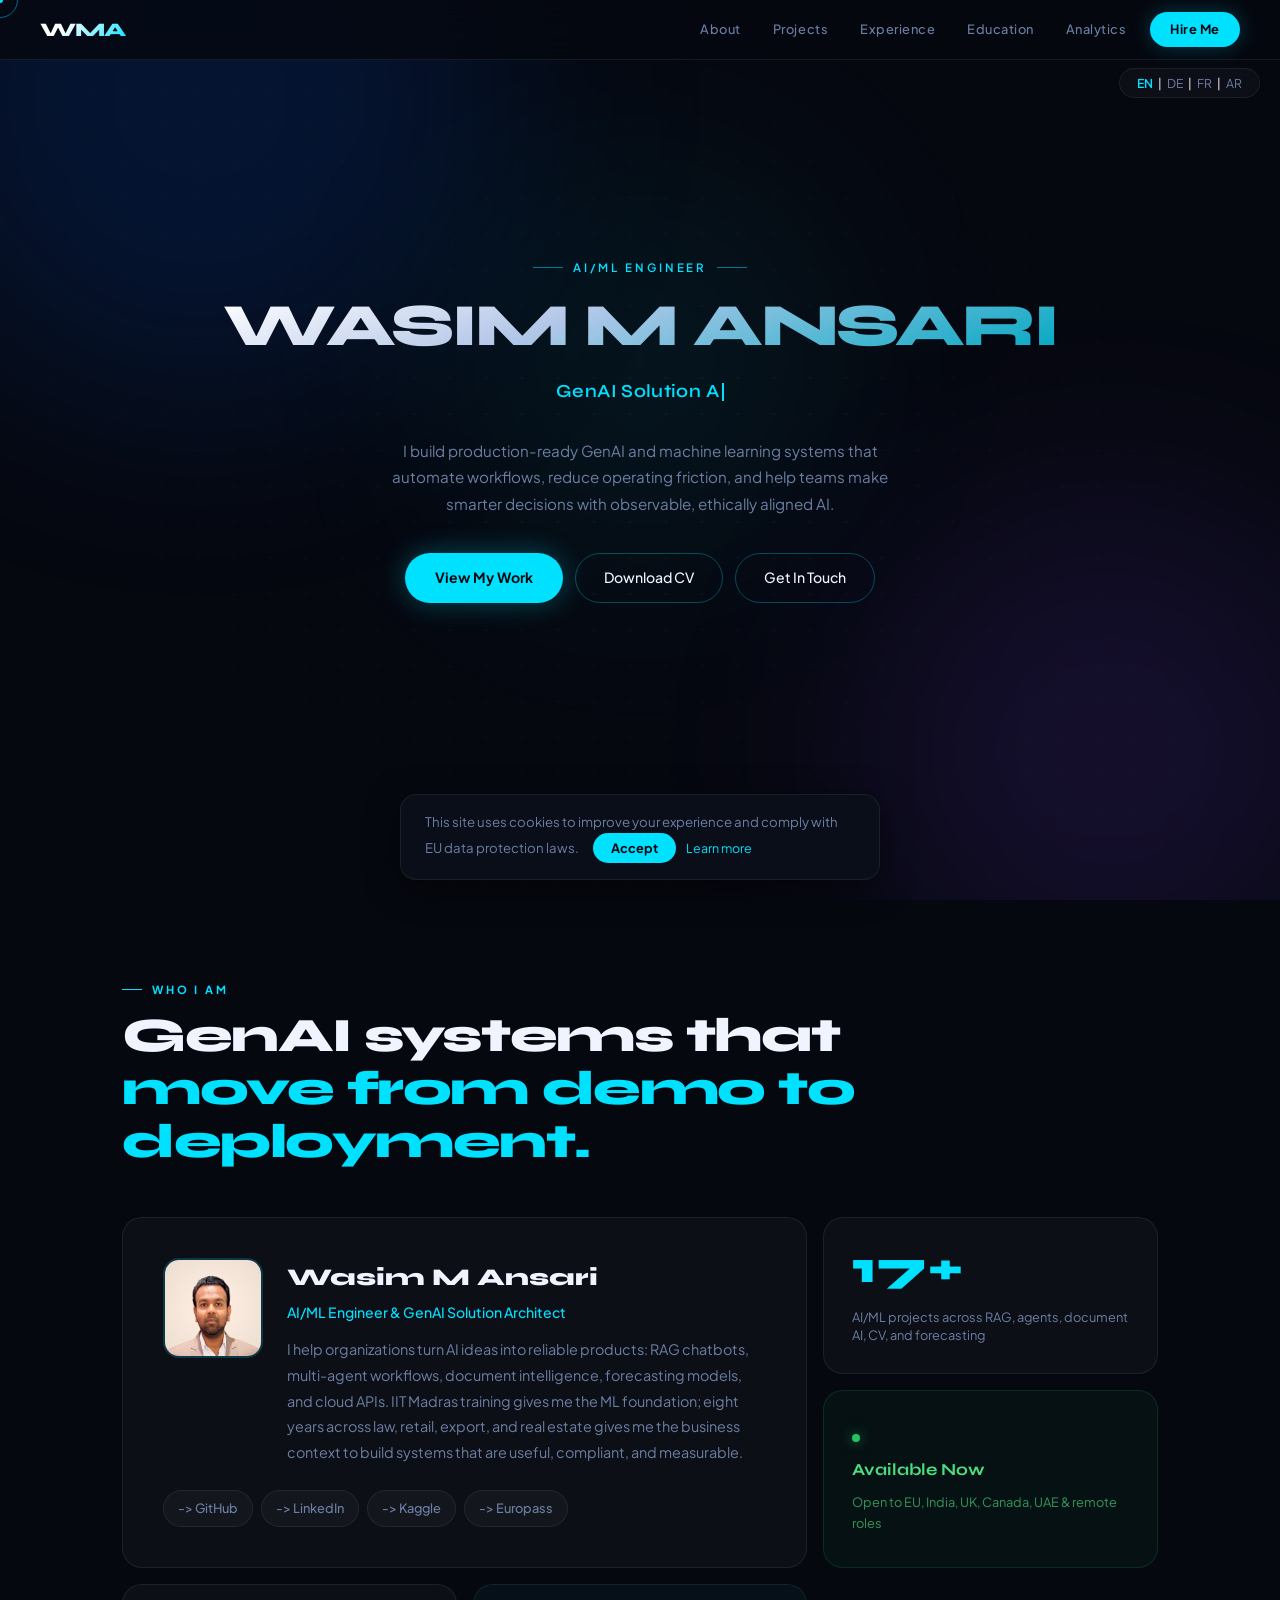
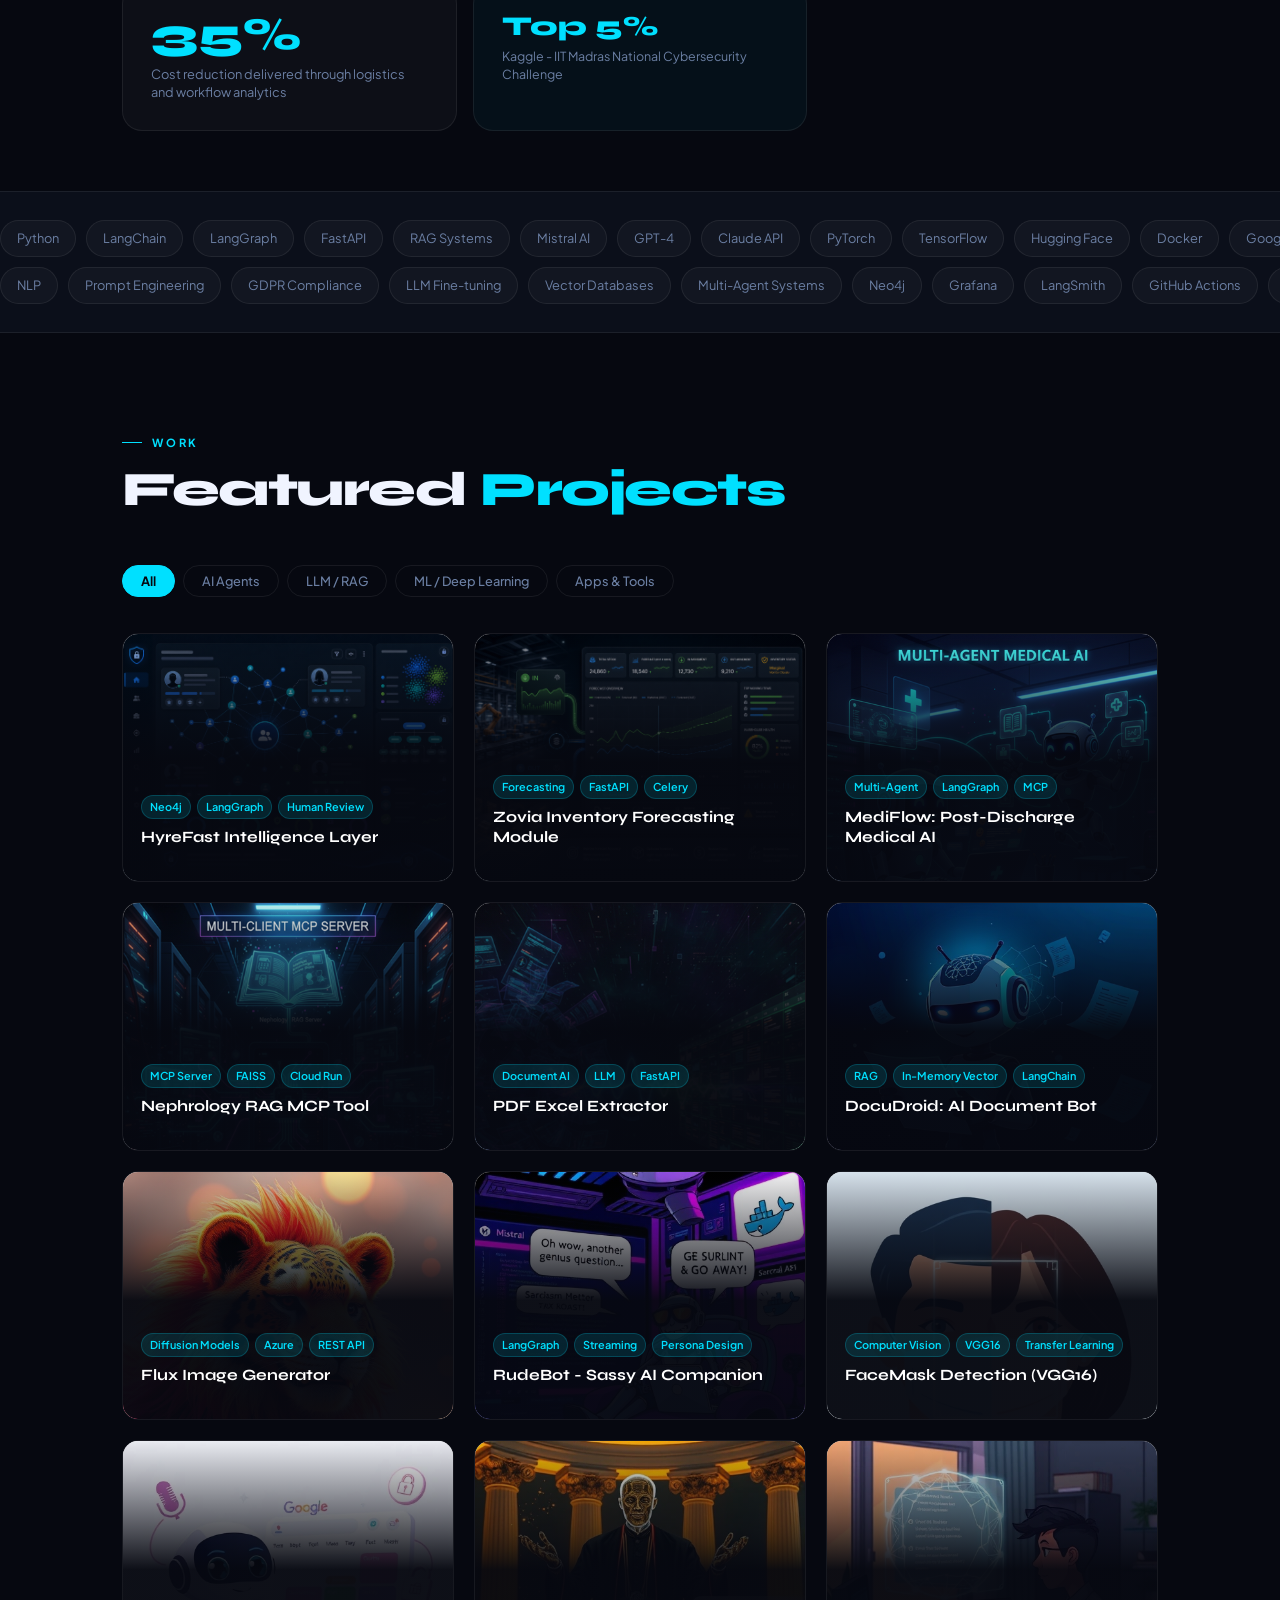
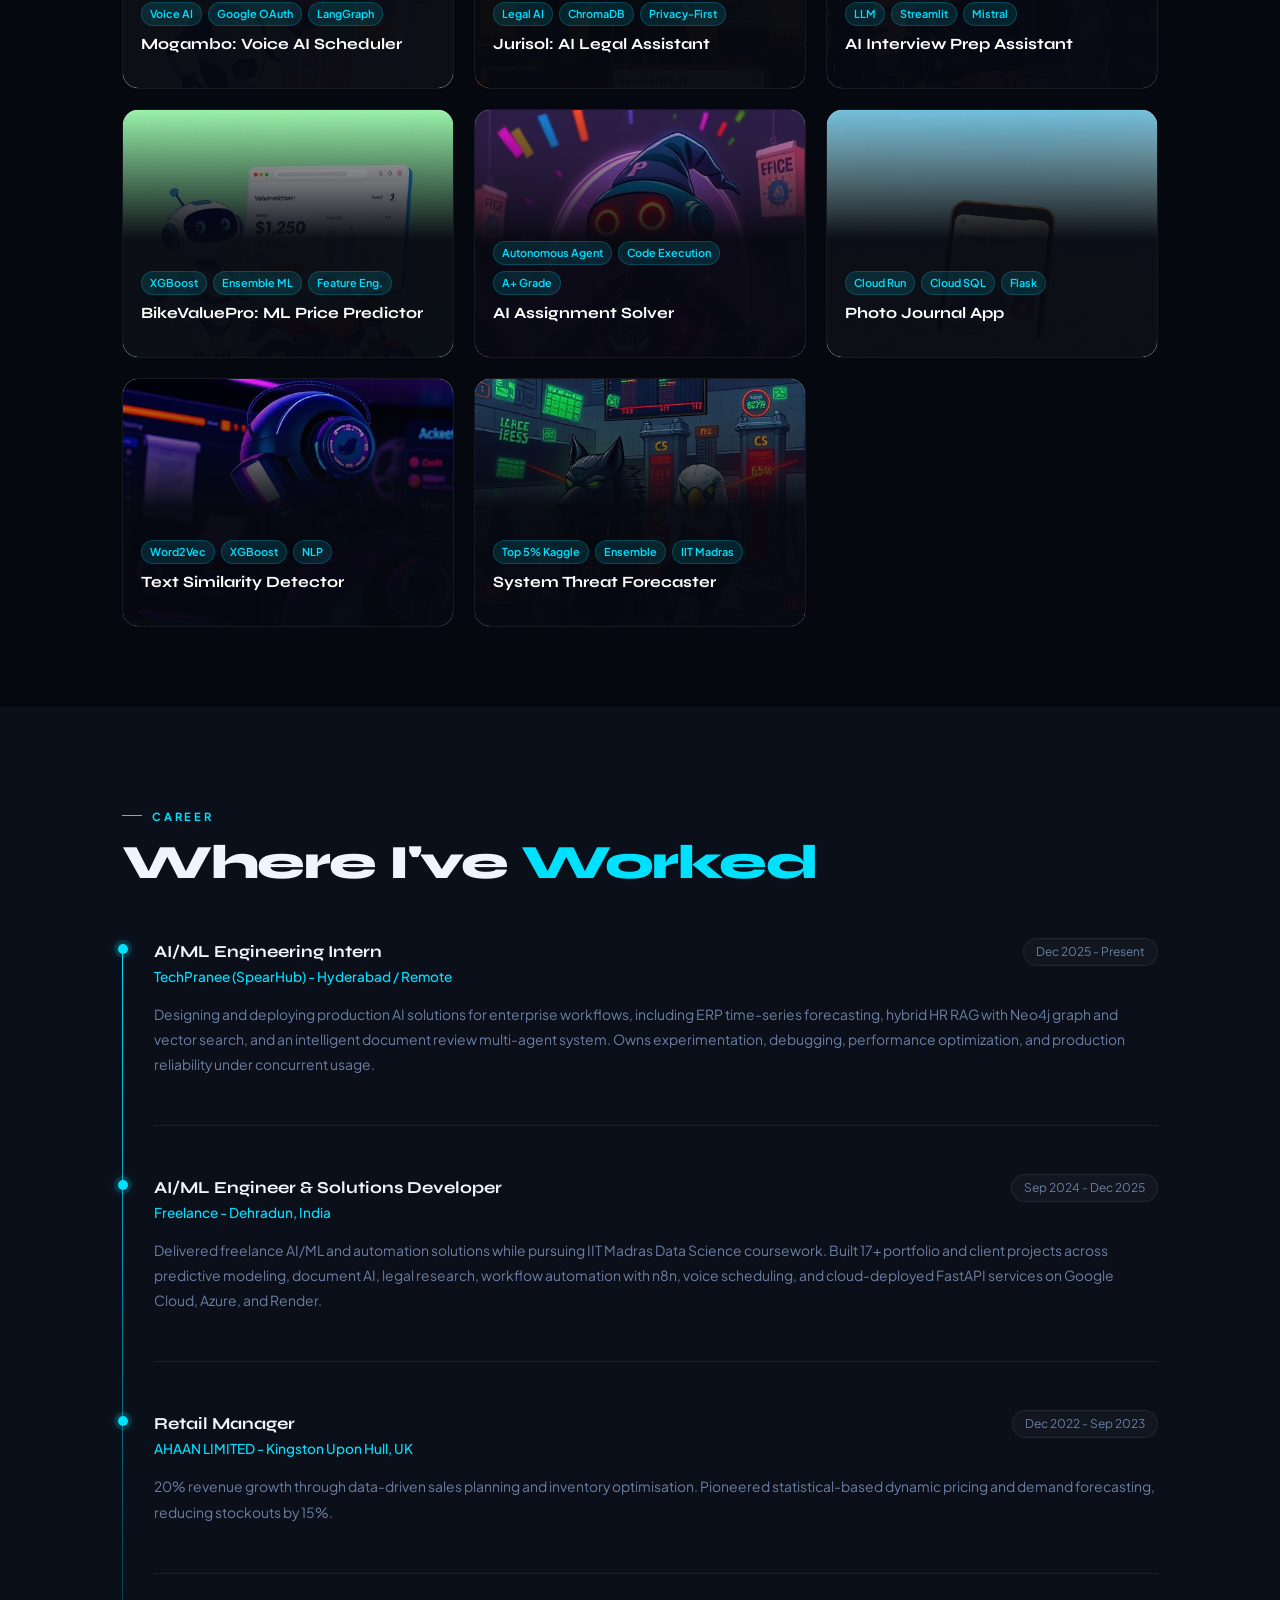
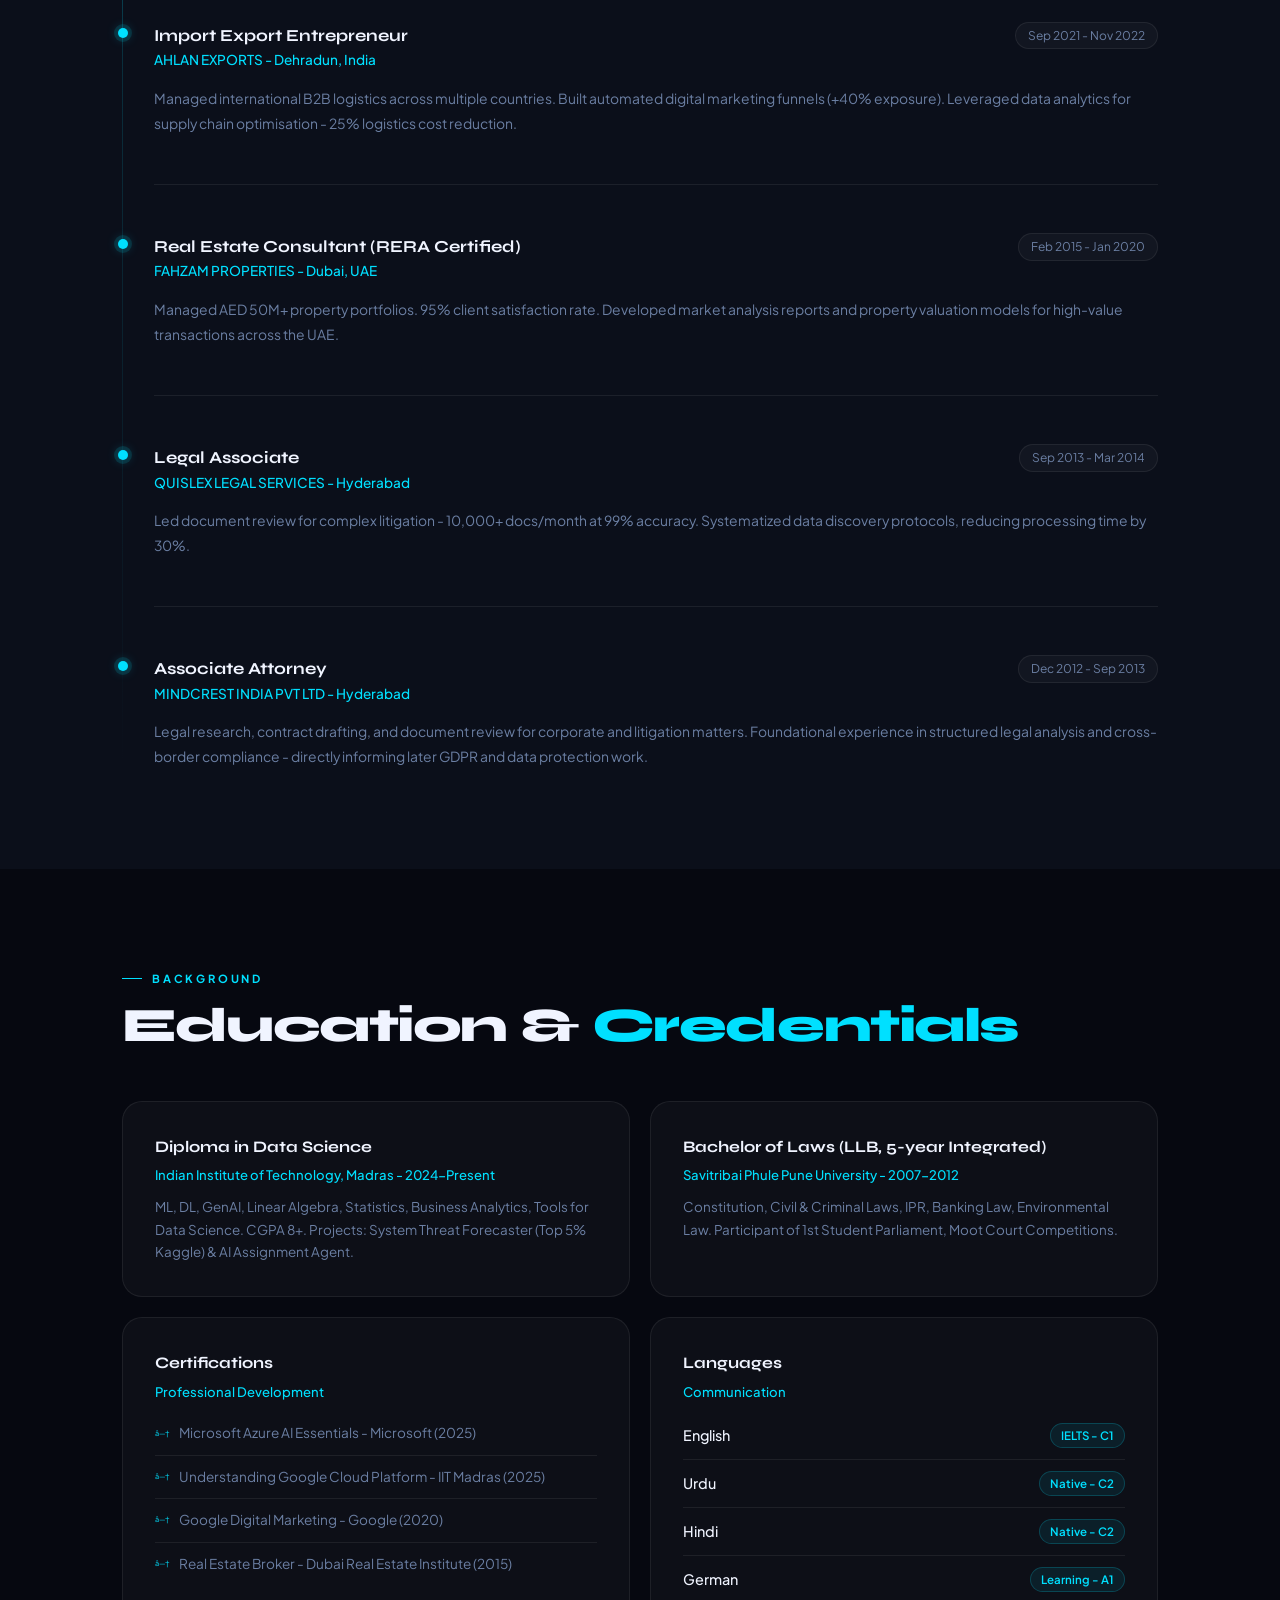
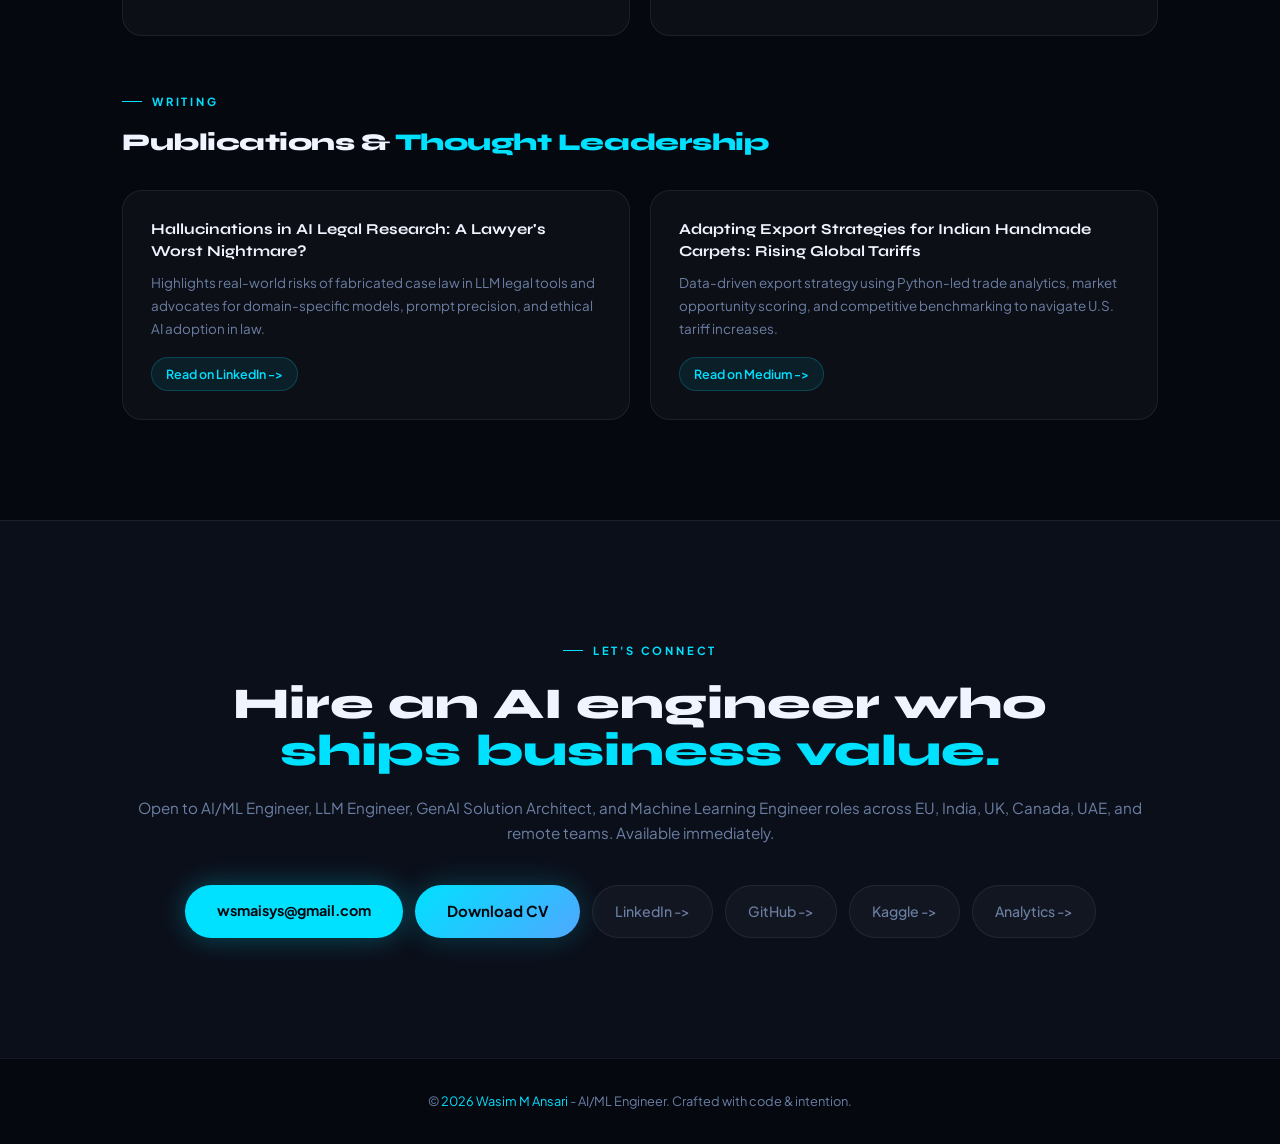
==== commit 1aa724f8: "Updated techpranee projects" ====
--- a/index.html
+++ b/index.html
@@ -46,13 +46,31 @@
             "position": 1,
             "item": {
               "@type": "CreativeWork",
+              "name": "HyreFast Intelligence Layer (Confidential POC)",
+              "description": "Private intelligence layer for HyreFast's interview-first hiring platform, covering skill taxonomy ingestion, candidate skill normalization, workspace-scoped search, and human-in-the-loop review workflows."
+            }
+          },
+          {
+            "@type": "ListItem",
+            "position": 2,
+            "item": {
+              "@type": "CreativeWork",
+              "name": "Zovia Inventory Forecasting Module",
+              "description": "Private ERP-integrated forecasting module for Zovia's manufacturing decision platform, predicting product-level warehouse stock IN/OUT movement with TSB forecasting, Monte Carlo simulation, and async job processing."
+            }
+          },
+          {
+            "@type": "ListItem",
+            "position": 3,
+            "item": {
+              "@type": "CreativeWork",
               "name": "MediFlow: Post-Discharge Medical AI",
               "url": "https://mediflow-ai-medical-assistant-785629432566.us-central1.run.app/"
             }
           },
           {
             "@type": "ListItem",
-            "position": 2,
+            "position": 4,
             "item": {
               "@type": "CreativeWork",
               "name": "Nephrology RAG MCP Tool",
@@ -61,7 +79,7 @@
           },
           {
             "@type": "ListItem",
-            "position": 3,
+            "position": 5,
             "item": {
               "@type": "CreativeWork",
               "name": "PDF Excel Extractor",
@@ -70,7 +88,7 @@
           },
           {
             "@type": "ListItem",
-            "position": 4,
+            "position": 6,
             "item": {
               "@type": "CreativeWork",
               "name": "DocuDroid: AI Document Bot",
@@ -79,7 +97,7 @@
           },
           {
             "@type": "ListItem",
-            "position": 5,
+            "position": 7,
             "item": {
               "@type": "CreativeWork",
               "name": "Flux Image Generator",
@@ -88,7 +106,7 @@
           },
           {
             "@type": "ListItem",
-            "position": 6,
+            "position": 8,
             "item": {
               "@type": "CreativeWork",
               "name": "RudeBot - Sassy AI Companion",
@@ -97,7 +115,7 @@
           },
           {
             "@type": "ListItem",
-            "position": 7,
+            "position": 9,
             "item": {
               "@type": "CreativeWork",
               "name": "FaceMask Detection (VGG16)",
@@ -106,7 +124,7 @@
           },
           {
             "@type": "ListItem",
-            "position": 8,
+            "position": 10,
             "item": {
               "@type": "CreativeWork",
               "name": "Mogambo: Voice AI Scheduler",
@@ -115,7 +133,7 @@
           },
           {
             "@type": "ListItem",
-            "position": 9,
+            "position": 11,
             "item": {
               "@type": "CreativeWork",
               "name": "Jurisol: AI Legal Assistant",
@@ -124,7 +142,7 @@
           },
           {
             "@type": "ListItem",
-            "position": 10,
+            "position": 12,
             "item": {
               "@type": "CreativeWork",
               "name": "AI Interview Prep Assistant",
@@ -133,7 +151,7 @@
           },
           {
             "@type": "ListItem",
-            "position": 11,
+            "position": 13,
             "item": {
               "@type": "CreativeWork",
               "name": "BikeValuePro: ML Price Predictor",
@@ -142,7 +160,7 @@
           },
           {
             "@type": "ListItem",
-            "position": 12,
+            "position": 14,
             "item": {
               "@type": "CreativeWork",
               "name": "AI Assignment Solver",
@@ -151,7 +169,7 @@
           },
           {
             "@type": "ListItem",
-            "position": 13,
+            "position": 15,
             "item": {
               "@type": "CreativeWork",
               "name": "Photo Journal App",
@@ -160,7 +178,7 @@
           },
           {
             "@type": "ListItem",
-            "position": 14,
+            "position": 16,
             "item": {
               "@type": "CreativeWork",
               "name": "Text Similarity Detector",
@@ -169,7 +187,7 @@
           },
           {
             "@type": "ListItem",
-            "position": 15,
+            "position": 17,
             "item": {
               "@type": "CreativeWork",
               "name": "System Threat Forecaster",
@@ -207,6 +225,22 @@
               "@type": "Answer",
               "text": "Email wsmaisys@gmail.com or use the 'Hire me' button on the site to reach out for hiring, consulting, or project work."
             }
+          },
+          {
+            "@type": "Question",
+            "name": "What enterprise AI systems have you built?",
+            "acceptedAnswer": {
+              "@type": "Answer",
+              "text": "I have built confidential client systems including the HyreFast Intelligence Layer for recruiting knowledge graphs and candidate skill normalization, and the Zovia Inventory Forecasting Module for ERP-integrated warehouse stock movement forecasting."
+            }
+          },
+          {
+            "@type": "Question",
+            "name": "What are your strongest technical areas?",
+            "acceptedAnswer": {
+              "@type": "Answer",
+              "text": "My strongest areas include Python, FastAPI, LangGraph, LangChain, MCP tools, RAG systems, Neo4j knowledge graphs, human-in-the-loop AI, document AI, time-series forecasting, Celery, Redis, MongoDB, Docker, and cloud deployment."
+            }
           }
         ]
       }
@@ -215,11 +249,11 @@
     <meta name="viewport" content="width=device-width,initial-scale=1.0" />
     <meta
       name="description"
-      content="Wasim M Ansari is an AI/ML Engineer and GenAI Solution Architect building production RAG chatbots, multi-agent systems, document AI tools, and cloud ML services."
+      content="Wasim M Ansari is an AI/ML Engineer and GenAI Solution Architect building production RAG chatbots, LangGraph agents, MCP tools, knowledge graphs, inventory forecasting systems, and cloud ML services."
     />
     <meta
       name="keywords"
-      content="AI ML Engineer, GenAI Solution Architect, LLM Engineer, RAG Chatbot Developer, Multi-Agent Systems, LangGraph, LangChain, MCP Server, Python FastAPI, Machine Learning Engineer, Document AI, Google Cloud Run, Azure AI, GDPR Aware AI"
+      content="AI ML Engineer, GenAI Solution Architect, LLM Engineer, RAG Chatbot Developer, Multi-Agent Systems, LangGraph, LangChain, MCP Server, Python FastAPI, Machine Learning Engineer, Document AI, Knowledge Graphs, Neo4j Cypher, Human-in-the-Loop AI, Recruiting AI, Time Series Forecasting, Inventory Forecasting, Celery Redis, MongoDB, Google Cloud Run, Azure AI, GDPR Aware AI"
     />
     <meta name="author" content="Wasim M Ansari" />
     <link
@@ -284,6 +318,14 @@
           "Google Cloud Run",
           "Azure AI",
           "Document AI",
+          "Knowledge Graphs",
+          "Neo4j Cypher",
+          "Human-in-the-Loop AI",
+          "Recruiting AI",
+          "Time Series Forecasting",
+          "Inventory Forecasting",
+          "Celery Redis",
+          "MongoDB",
           "Legal AI"
         ],
         "sameAs": [
@@ -328,7 +370,7 @@
     />
     <meta
       property="og:description"
-      content="Production-focused AI/ML Engineer building RAG chatbots, LangGraph agents, MCP tools, document AI, and cloud-deployed ML systems."
+      content="Production-focused AI/ML Engineer building RAG chatbots, LangGraph agents, MCP tools, knowledge graphs, inventory forecasting systems, document AI, and cloud-deployed ML systems."
     />
     <meta
       property="og:image"
@@ -343,7 +385,7 @@
     />
     <meta
       name="twitter:description"
-      content="RAG, multi-agent AI, document automation, and cloud ML portfolio for recruiters and hiring teams."
+      content="RAG, multi-agent AI, knowledge graphs, inventory forecasting, document automation, and cloud ML portfolio for recruiters and hiring teams."
     />
     <title>Wasim M Ansari | AI/ML Engineer & GenAI Solution Architect</title>
     <link
@@ -352,6 +394,12 @@
     />
     <link rel="canonical" href="https://waseemmansari.github.io/" />
     <link rel="sitemap" type="application/xml" href="/sitemap.xml" />
+    <link
+      rel="alternate"
+      type="text/plain"
+      href="https://waseemmansari.github.io/llms.txt"
+      title="LLMs.txt"
+    />
     <meta
       name="google-site-verification"
       content="prMKO9h6g3oFMoqvMuOXAuISiJAe0l8THnWTV7X8bio"
@@ -1708,7 +1756,7 @@
             </div>
           </div>
           <div class="gc b-stat">
-            <div class="b-stat-num">15+</div>
+            <div class="b-stat-num">17+</div>
             <div class="b-stat-label">
               AI/ML projects across RAG, agents, document AI, CV, and
               forecasting
@@ -1758,7 +1806,10 @@
           ><span class="m-pill">MCP Servers</span
           ><span class="m-pill">Streamlit</span
           ><span class="m-pill">XGBoost</span
-          ><span class="m-pill">Scikit-learn</span>
+          ><span class="m-pill">Scikit-learn</span
+          ><span class="m-pill">Knowledge Graphs</span
+          ><span class="m-pill">Cypher</span
+          ><span class="m-pill">Time Series Forecasting</span>
         </div>
         <div class="marquee-inner" aria-hidden="true">
           <span class="m-pill">Python</span><span class="m-pill">LangChain</span
@@ -1778,7 +1829,10 @@
           ><span class="m-pill">MCP Servers</span
           ><span class="m-pill">Streamlit</span
           ><span class="m-pill">XGBoost</span
-          ><span class="m-pill">Scikit-learn</span>
+          ><span class="m-pill">Scikit-learn</span
+          ><span class="m-pill">Knowledge Graphs</span
+          ><span class="m-pill">Cypher</span
+          ><span class="m-pill">Time Series Forecasting</span>
         </div>
       </div>
       <div class="marquee-track m-row2">
@@ -1797,7 +1851,11 @@
           ><span class="m-pill">Flask</span><span class="m-pill">OpenCV</span
           ><span class="m-pill">WandB / Trackio</span
           ><span class="m-pill">N8N Automation</span
-          ><span class="m-pill">Agno</span><span class="m-pill">CrewAI</span>
+          ><span class="m-pill">Agno</span><span class="m-pill">CrewAI</span
+          ><span class="m-pill">Human-in-the-Loop AI</span
+          ><span class="m-pill">Recruiting AI</span
+          ><span class="m-pill">Inventory Forecasting</span
+          ><span class="m-pill">MongoDB</span>
         </div>
         <div class="marquee-inner rev" aria-hidden="true">
           <span class="m-pill">NLP</span
@@ -1814,7 +1872,11 @@
           ><span class="m-pill">Flask</span><span class="m-pill">OpenCV</span
           ><span class="m-pill">WandB / Trackio</span
           ><span class="m-pill">N8N Automation</span
-          ><span class="m-pill">Agno</span><span class="m-pill">CrewAI</span>
+          ><span class="m-pill">Agno</span><span class="m-pill">CrewAI</span
+          ><span class="m-pill">Human-in-the-Loop AI</span
+          ><span class="m-pill">Recruiting AI</span
+          ><span class="m-pill">Inventory Forecasting</span
+          ><span class="m-pill">MongoDB</span>
         </div>
       </div>
     </div>
@@ -1832,6 +1894,82 @@
           <button class="f-btn" data-filter="tools">Apps &amp; Tools</button>
         </div>
         <div class="proj-grid" id="projGrid">
+          <div class="proj-card" data-cat="agents tools">
+            <img
+              class="proj-thumb"
+              src="images/hyrefast-confidential-recruiting-graph.png"
+              alt="HyreFast intelligence layer knowledge graph"
+            />
+            <div class="proj-overlay">
+              <div class="proj-tags">
+                <span class="proj-tag">Neo4j</span
+                ><span class="proj-tag">LangGraph</span
+                ><span class="proj-tag">Human Review</span>
+              </div>
+              <div class="proj-title">
+                HyreFast Intelligence Layer
+              </div>
+              <div class="proj-desc-short">
+                Confidential intelligence layer for HyreFast's interview-first
+                hiring platform, adding skill graph normalization,
+                workspace-scoped recruiter search, and human review workflows.
+              </div>
+              <div class="proj-links">
+                <a
+                  href="https://www.hyrefast.ai/"
+                  class="proj-lnk"
+                  target="_blank"
+                  rel="noopener"
+                  onclick="
+                    gtag('event', 'project_interaction', {
+                      project_name: 'HyreFast Intelligence Layer',
+                      event_label: 'platform',
+                    })
+                  "
+                  >HyreFast Platform</a
+                >
+                <span class="proj-lnk">Private Client Project</span>
+              </div>
+            </div>
+          </div>
+
+          <div class="proj-card" data-cat="ml tools">
+            <img
+              class="proj-thumb"
+              src="images/zovia-inventory-forecasting-system.png"
+              alt="Zovia inventory forecasting system"
+            />
+            <div class="proj-overlay">
+              <div class="proj-tags">
+                <span class="proj-tag">Forecasting</span
+                ><span class="proj-tag">FastAPI</span
+                ><span class="proj-tag">Celery</span>
+              </div>
+              <div class="proj-title">Zovia Inventory Forecasting Module</div>
+              <div class="proj-desc-short">
+                Private ERP-integrated forecasting service for Zovia's
+                manufacturing platform, predicting warehouse stock IN/OUT with
+                TSB forecasting, Monte Carlo simulation, and async jobs.
+              </div>
+              <div class="proj-links">
+                <a
+                  href="https://www.zovia.ai/"
+                  class="proj-lnk"
+                  target="_blank"
+                  rel="noopener"
+                  onclick="
+                    gtag('event', 'project_interaction', {
+                      project_name: 'Zovia Inventory Forecasting Module',
+                      event_label: 'platform',
+                    })
+                  "
+                  >Zovia Platform</a
+                >
+                <span class="proj-lnk">Private Client Project</span>
+              </div>
+            </div>
+          </div>
+
           <div class="proj-card" data-cat="agents">
             <img
               class="proj-thumb"
@@ -2599,7 +2737,7 @@
             </div>
             <div class="tl-body">
               Delivered freelance AI/ML and automation solutions while pursuing
-              IIT Madras Data Science coursework. Built 15+ portfolio and client
+              IIT Madras Data Science coursework. Built 17+ portfolio and client
               projects across predictive modeling, document AI, legal research,
               workflow automation with n8n, voice scheduling, and cloud-deployed
               FastAPI services on Google Cloud, Azure, and Render.
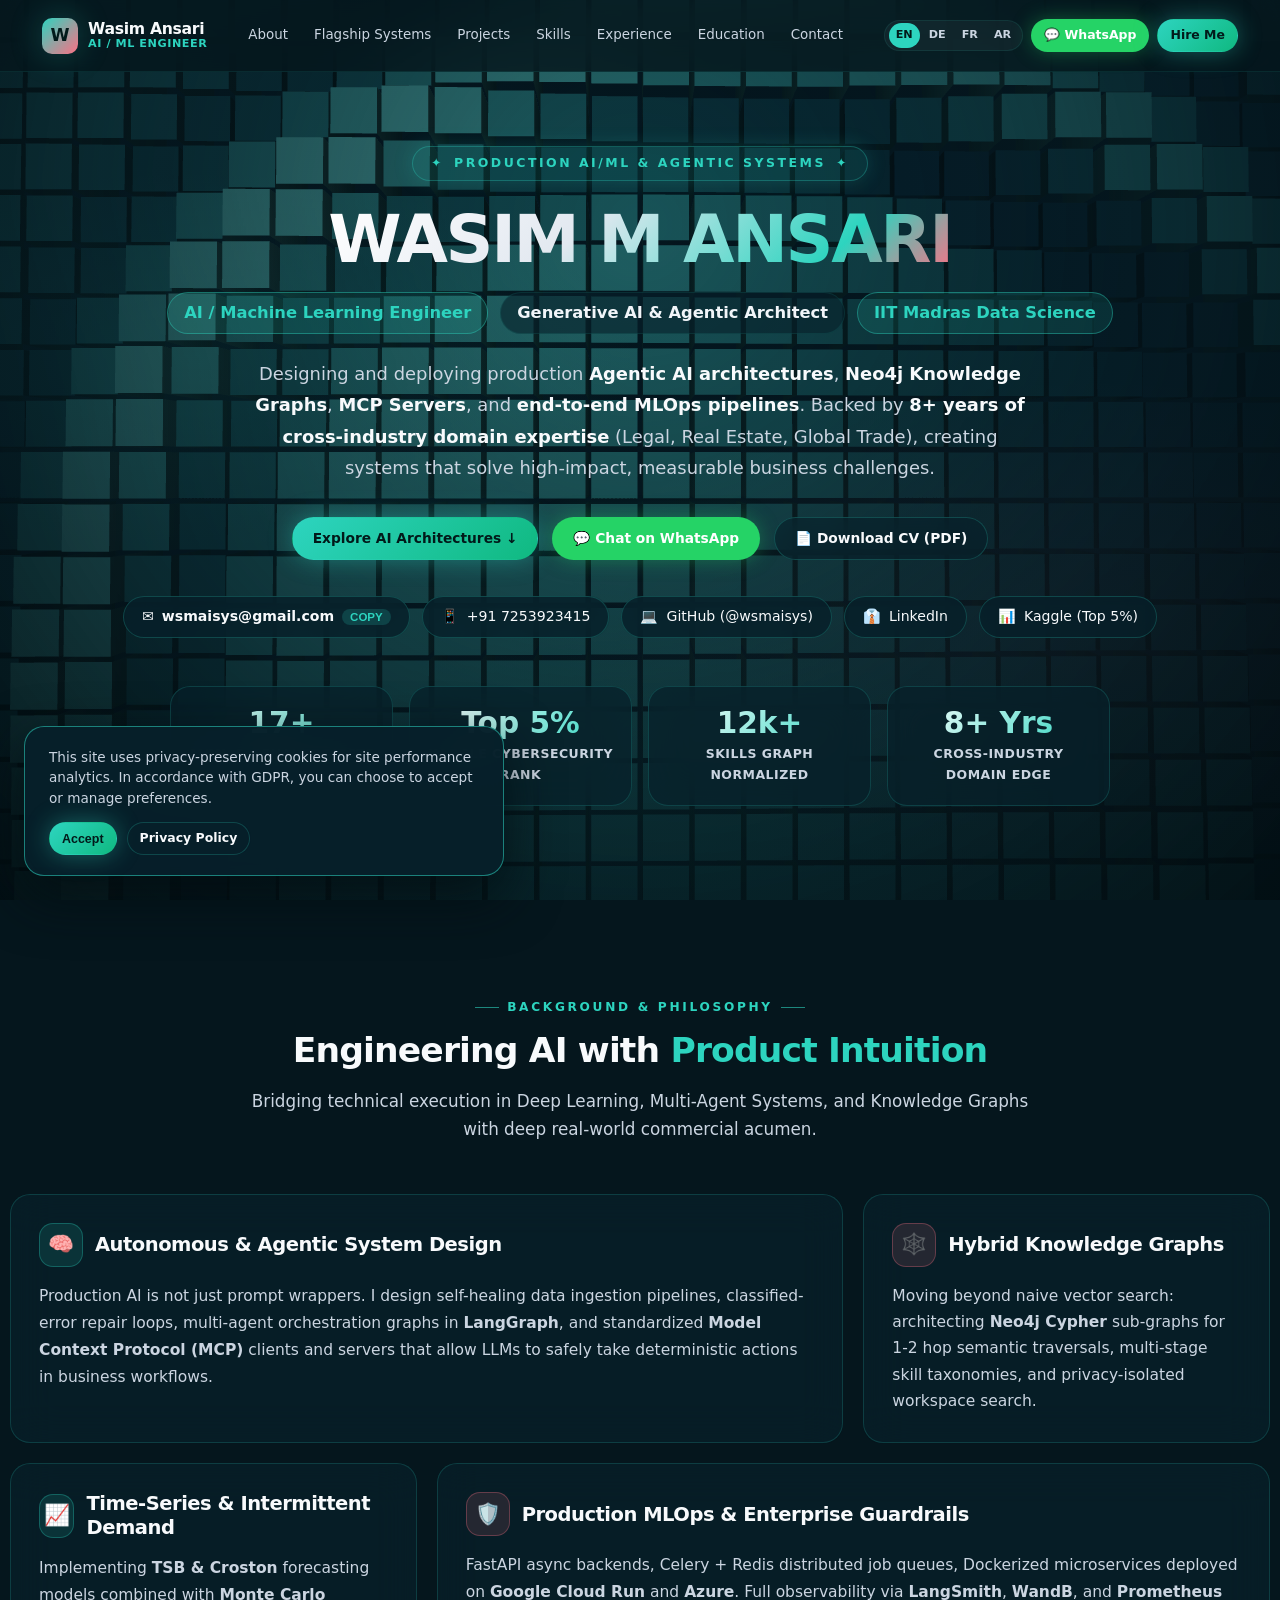
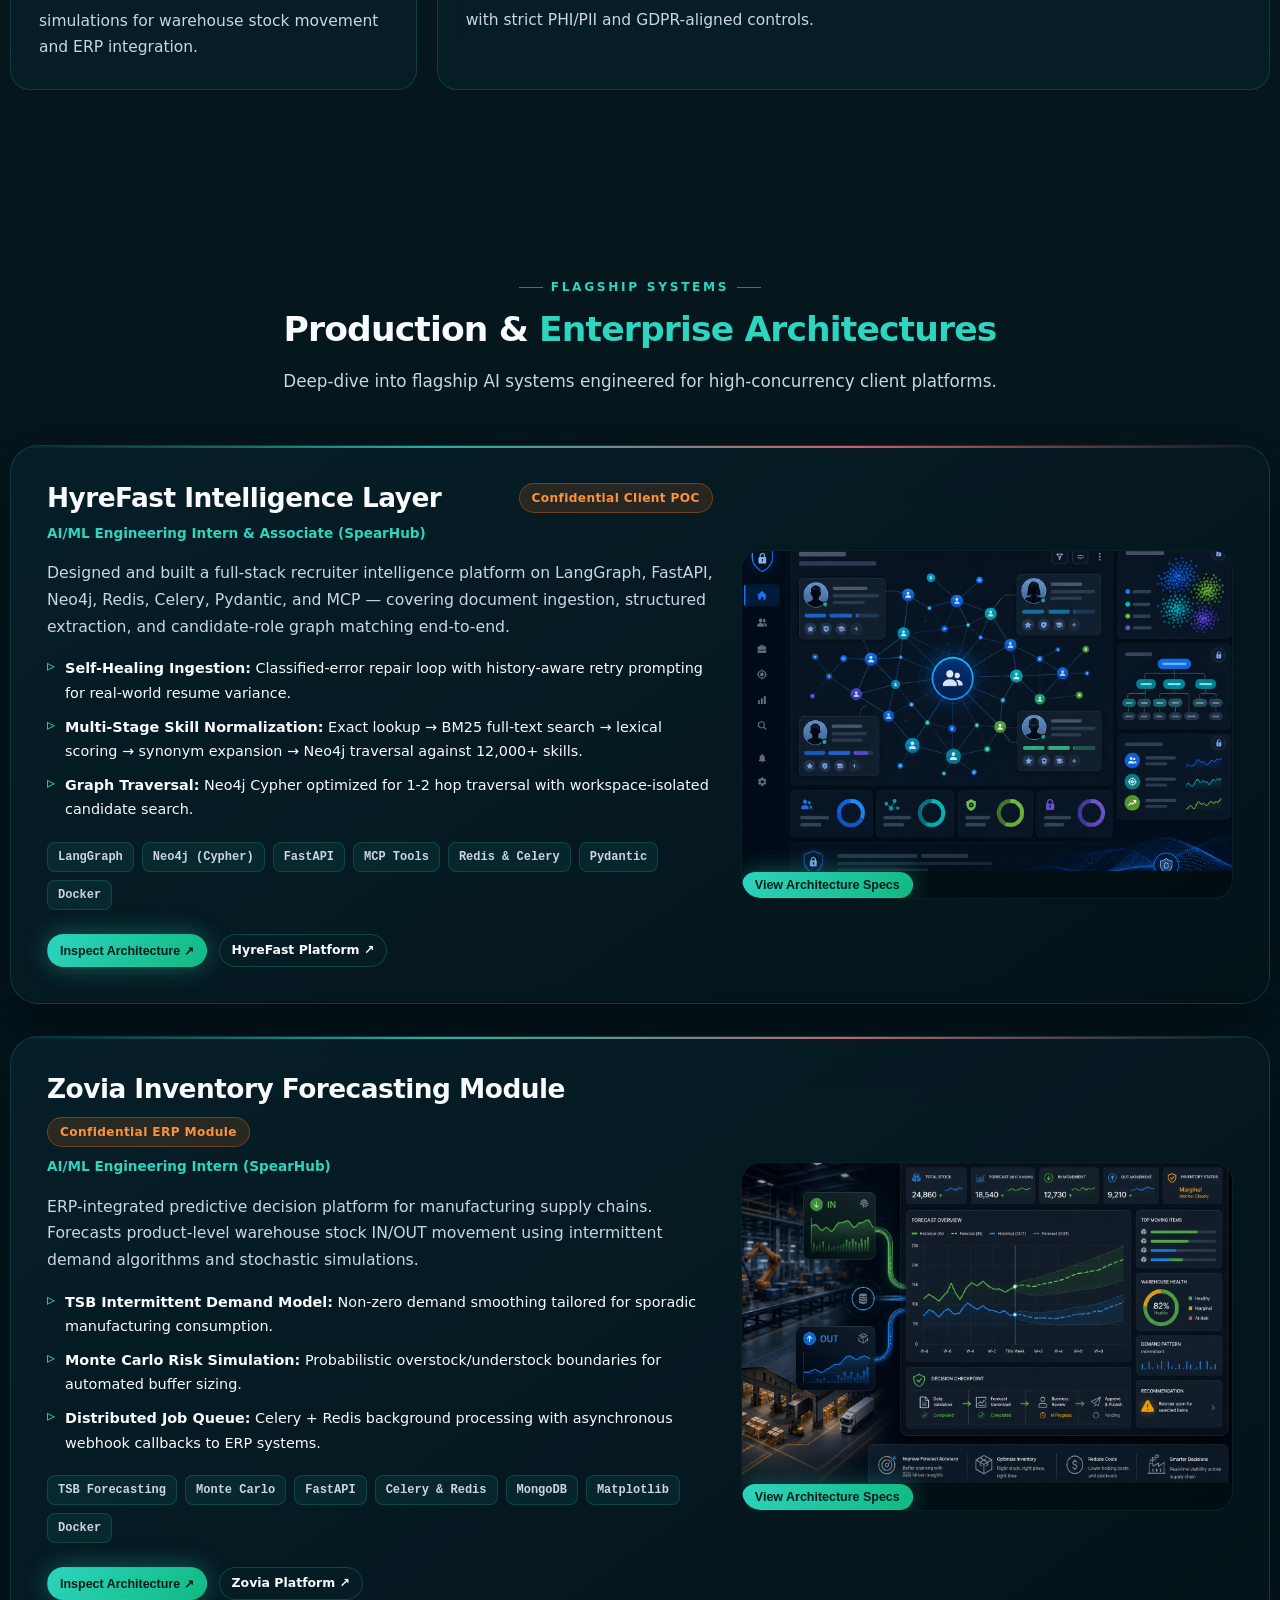
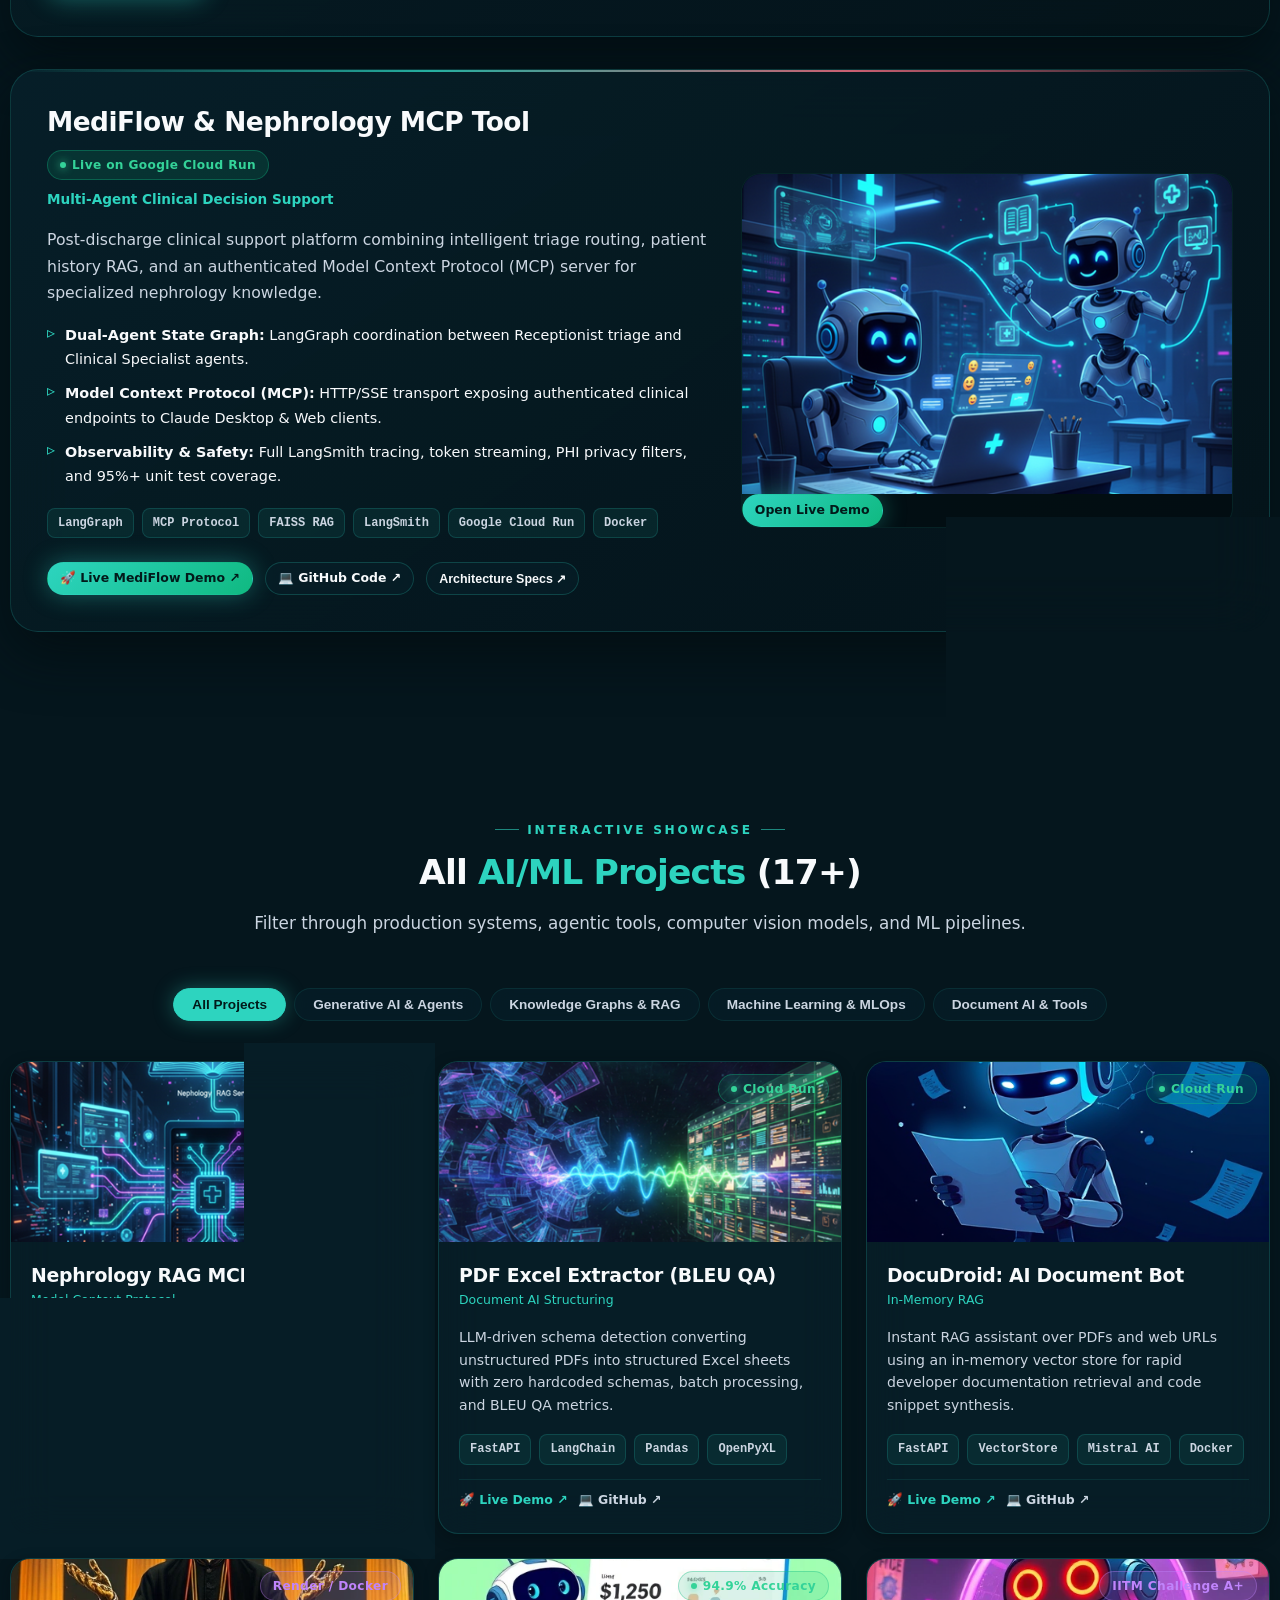
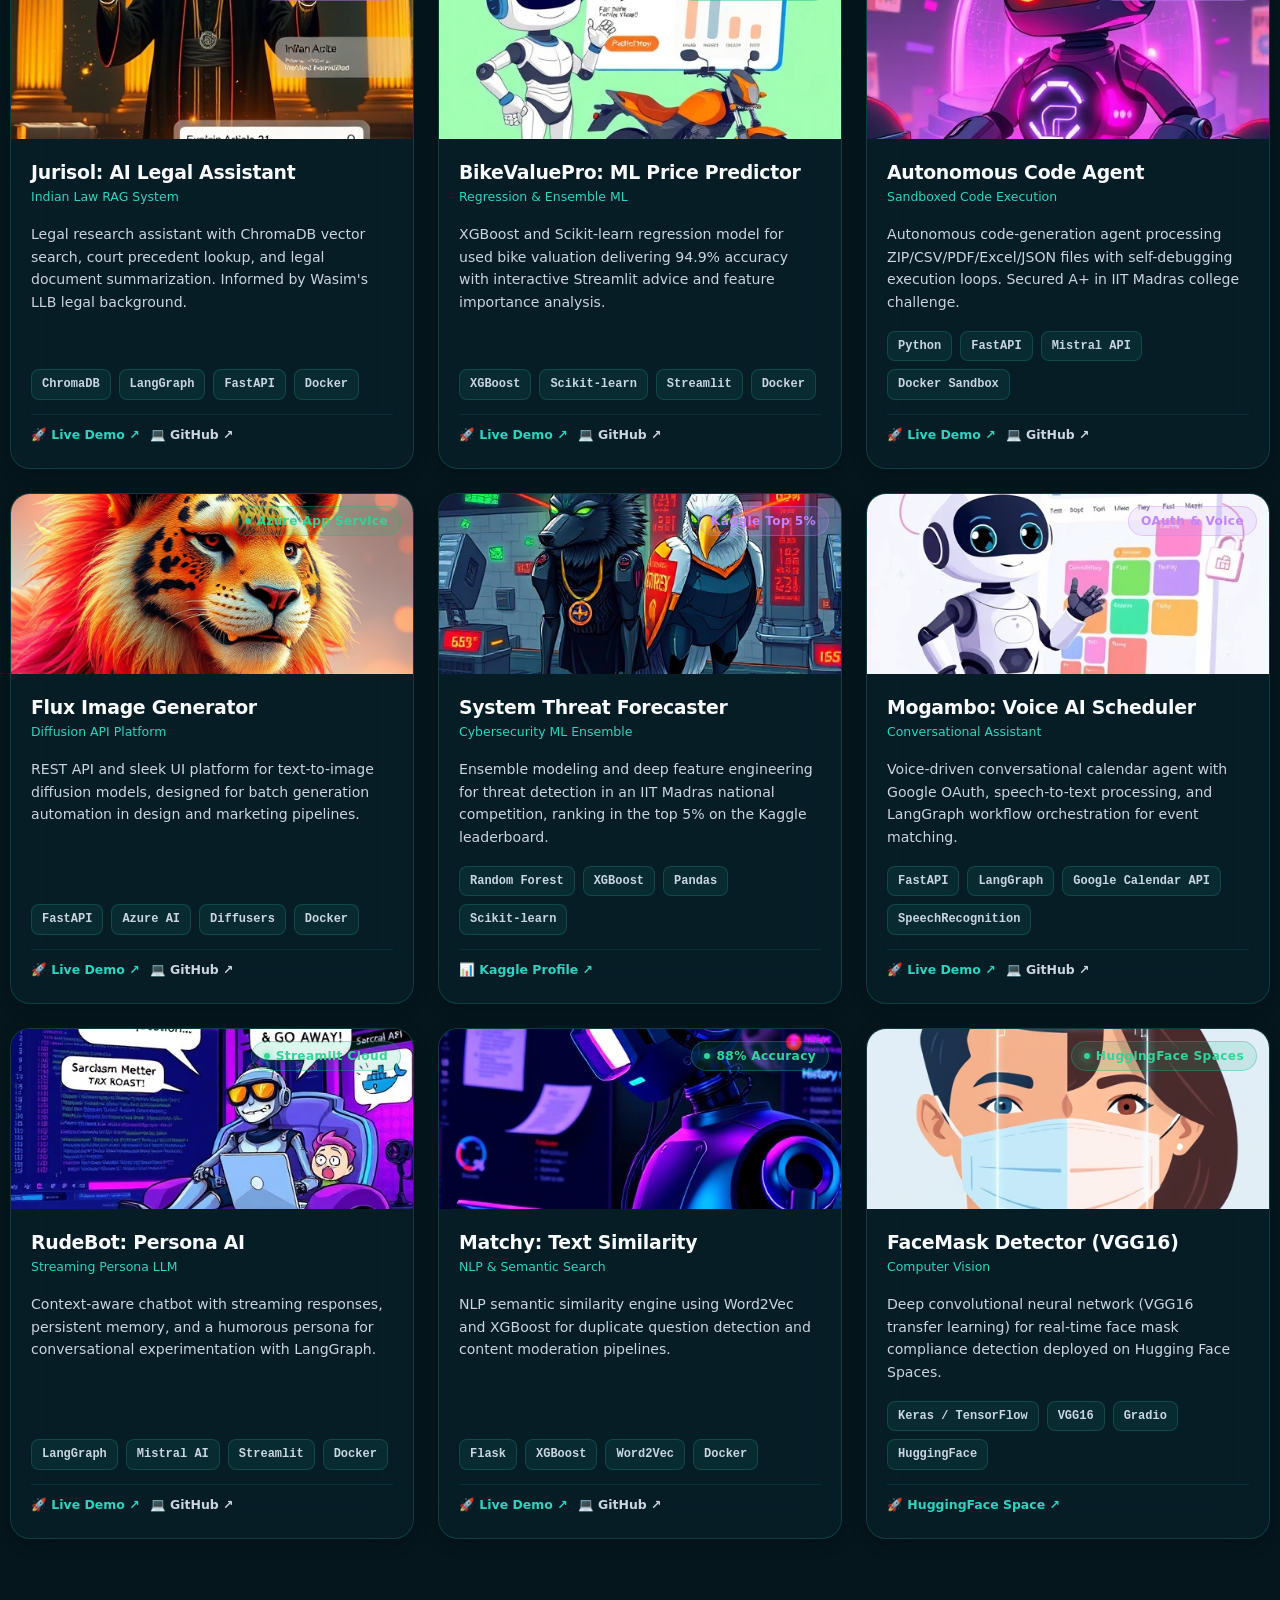
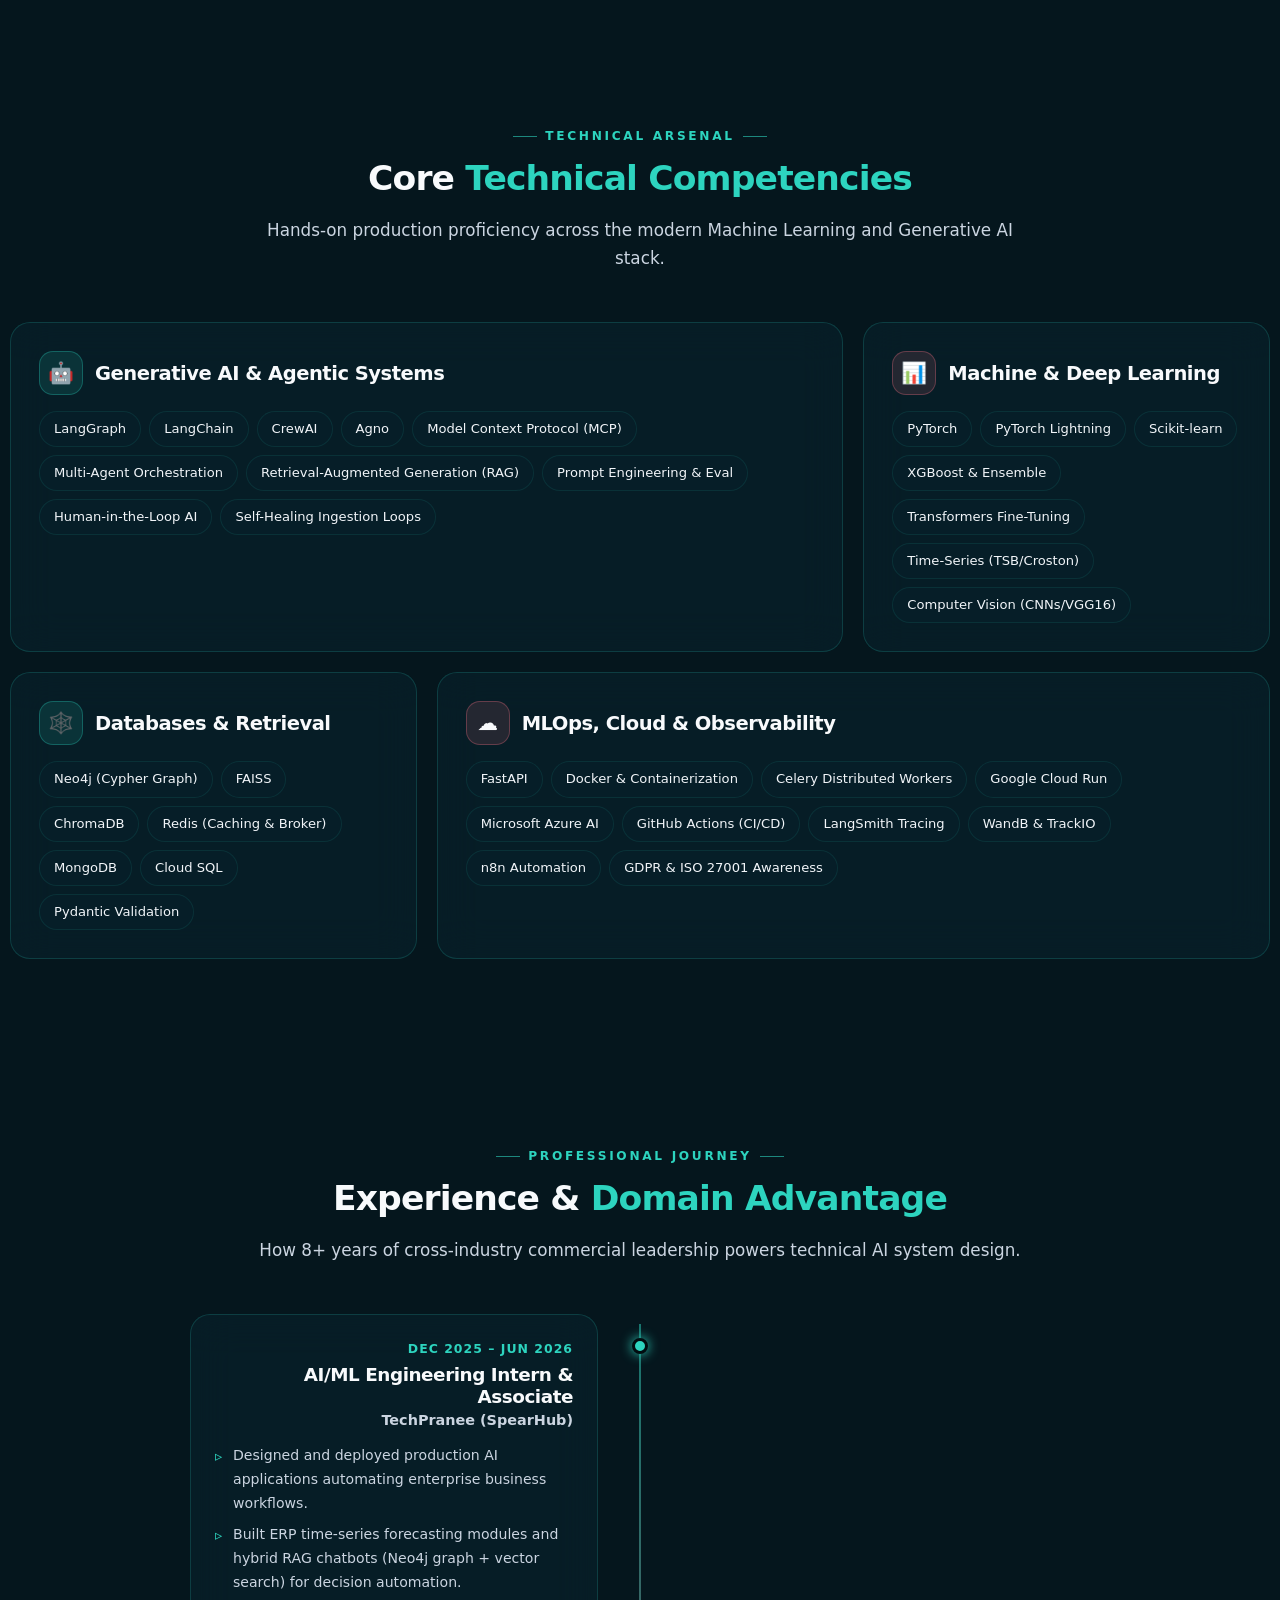
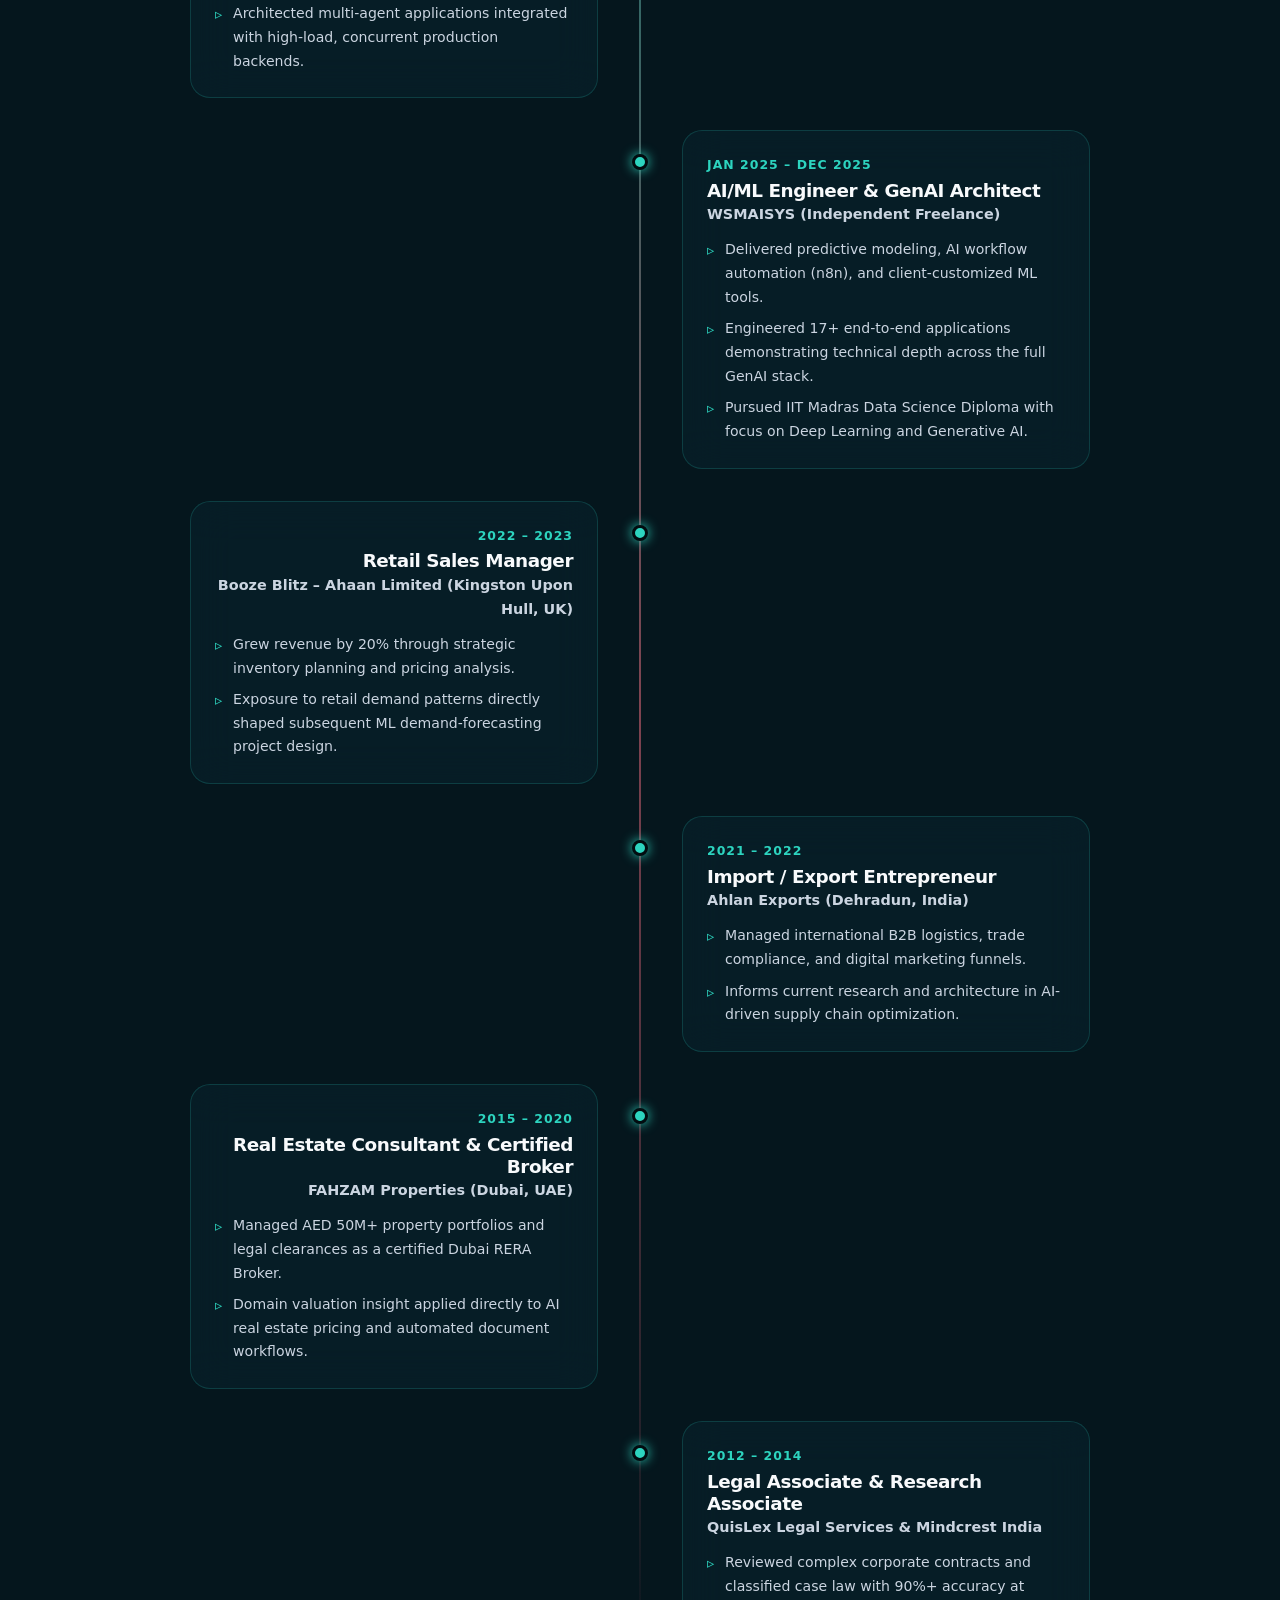
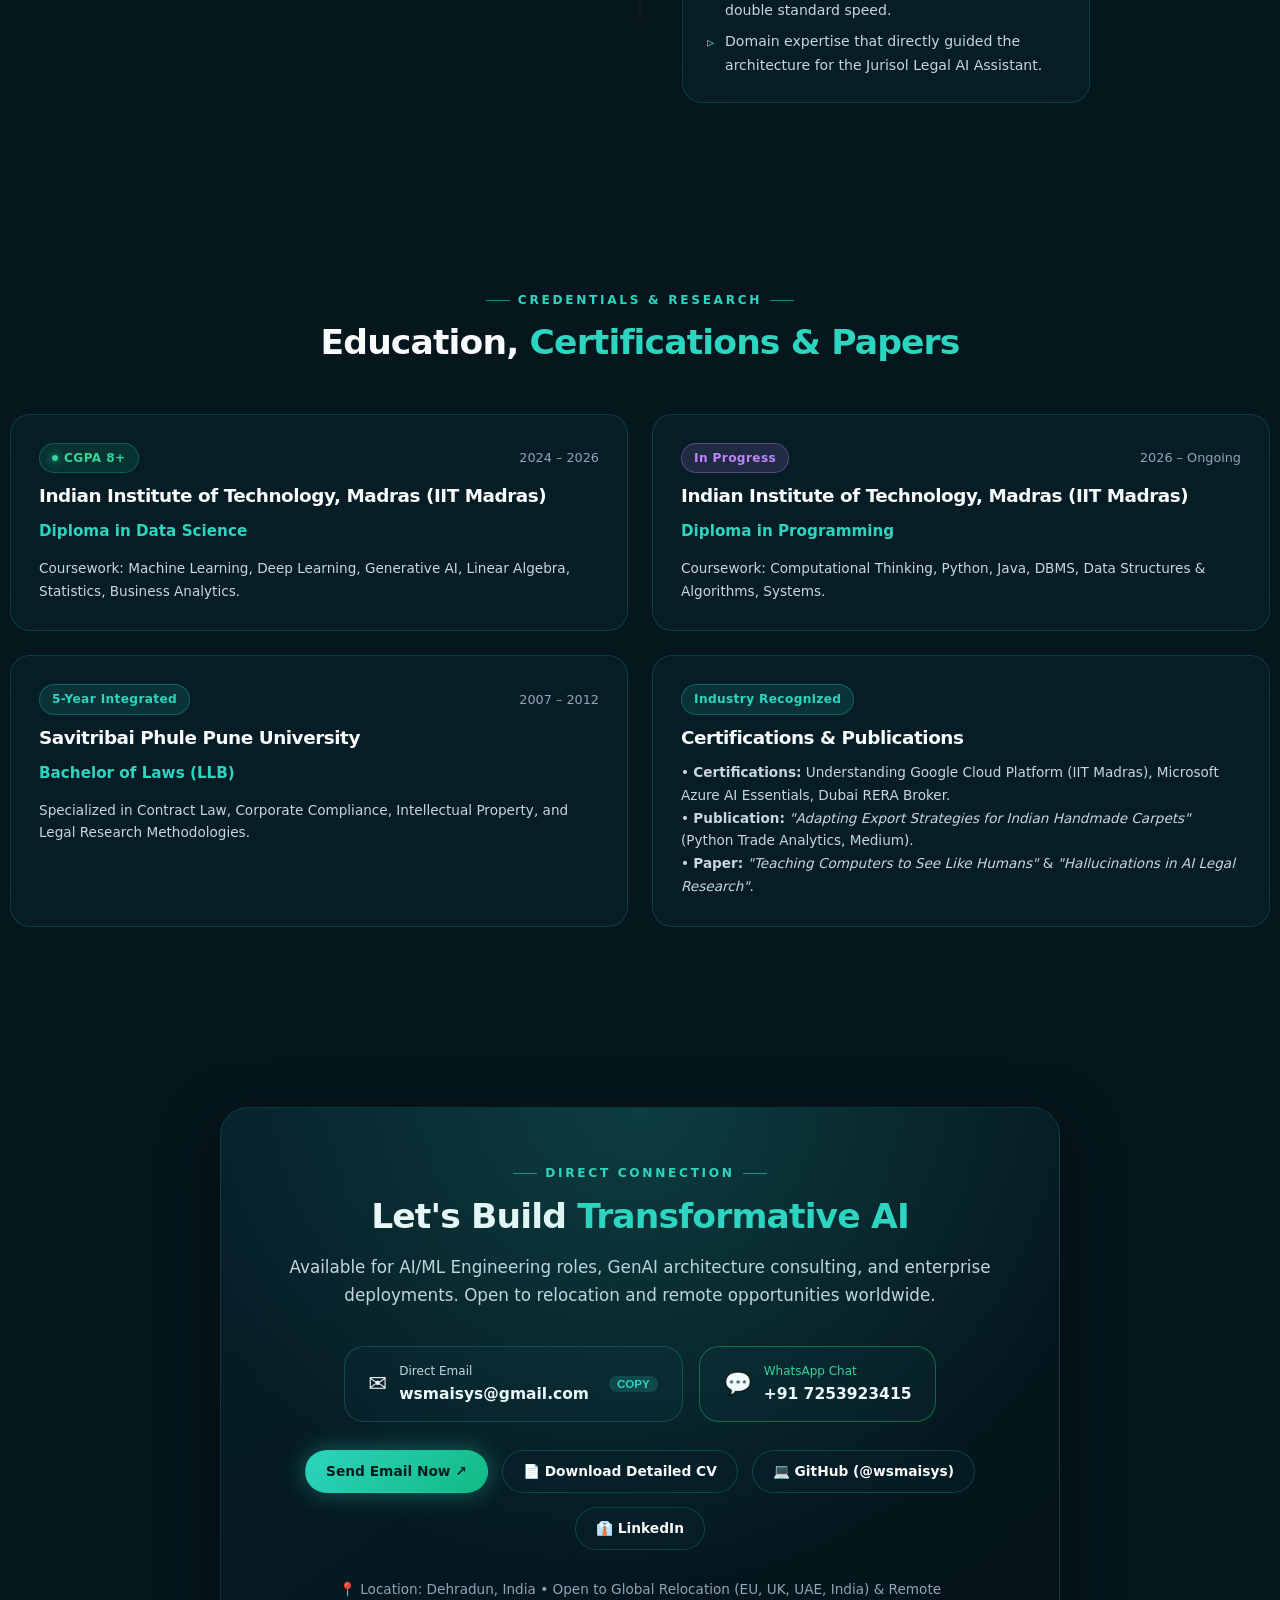
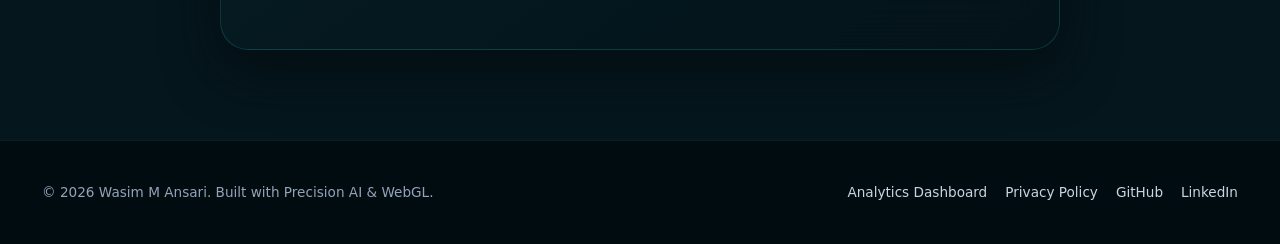
==== commit 84763ea5: "Updated portfolio and CV" ====
--- a/index.html
+++ b/index.html
@@ -1,3170 +1,1433 @@
-﻿<!doctype html>
+<!doctype html>
 <html lang="en">
   <head>
-    <script
-      async
-      src="https://www.googletagmanager.com/gtag/js?id=G-VM4LR2E38N"
-    ></script>
+    <meta charset="UTF-8" />
+    <meta name="viewport" content="width=device-width, initial-scale=1.0" />
+    <title>Wasim M Ansari | AI/ML Engineer &amp; GenAI Solution Architect</title>
+    <meta
+      name="description"
+      content="Portfolio of Wasim M Ansari — AI/ML Engineer and GenAI Architect specializing in agentic systems (LangGraph, MCP), RAG architectures, knowledge graphs (Neo4j), time-series forecasting, and production MLOps."
+    />
+    <meta
+      name="keywords"
+      content="AI Engineer, Machine Learning Engineer, GenAI Architect, LangGraph, LangChain, MCP Server, Model Context Protocol, Neo4j, Knowledge Graphs, RAG Chatbots, FastAPI, Docker, IIT Madras, MLOps, Time Series Forecasting"
+    />
+    <meta name="author" content="Wasim M Ansari" />
+    <meta name="robots" content="index, follow" />
+    <link rel="canonical" href="https://waseemmansari.github.io/" />
+
+    <!-- Multilingual Alternates -->
+    <link rel="alternate" hreflang="en" href="https://waseemmansari.github.io/" />
+    <link rel="alternate" hreflang="de" href="https://waseemmansari.github.io/index-de.html" />
+    <link rel="alternate" hreflang="fr" href="https://waseemmansari.github.io/index-fr.html" />
+    <link rel="alternate" hreflang="ar" href="https://waseemmansari.github.io/index-ar.html" />
+    <link rel="alternate" hreflang="x-default" href="https://waseemmansari.github.io/" />
+    <link rel="alternate" type="text/plain" href="https://waseemmansari.github.io/llms.txt" title="LLMs.txt" />
+    <link rel="sitemap" type="application/xml" href="/sitemap.xml" />
+    <meta name="google-site-verification" content="prMKO9h6g3oFMoqvMuOXAuISiJAe0l8THnWTV7X8bio" />
+
+    <!-- Open Graph & Social Cards -->
+    <meta property="og:type" content="profile" />
+    <meta property="og:title" content="Wasim M Ansari | AI/ML Engineer &amp; GenAI Architect" />
+    <meta
+      property="og:description"
+      content="Production-ready AI/ML systems: LangGraph agents, Neo4j knowledge graphs, MCP servers, and cloud-deployed machine learning pipelines."
+    />
+    <meta property="og:image" content="https://waseemmansari.github.io/images/Passport%20Photo.png" />
+    <meta property="og:url" content="https://waseemmansari.github.io/" />
+    <meta name="twitter:card" content="summary_large_image" />
+    <meta name="twitter:title" content="Wasim M Ansari | AI/ML Engineer" />
+    <meta
+      name="twitter:description"
+      content="Explore production AI architectures, live demos, and machine learning pipelines built by Wasim Ansari."
+    />
+    <meta name="twitter:image" content="https://waseemmansari.github.io/images/Passport%20Photo.png" />
+
+    <!-- Favicon -->
+    <link
+      rel="icon"
+      href="data:image/svg+xml,<svg xmlns='http://www.w3.org/2000/svg' viewBox='0 0 100 100'><rect width='100' height='100' rx='22' fill='%2300E0FF'/><text y='55%' x='50%' text-anchor='middle' dominant-baseline='central' fill='%23060813' font-family='system-ui,sans-serif' font-weight='900' font-size='60'>W</text></svg>"
+    />
+
+    <!-- Google tag (gtag.js) -->
+    <script async src="https://www.googletagmanager.com/gtag/js?id=G-VM4LR2E38N"></script>
     <script>
       window.dataLayer = window.dataLayer || [];
-      function gtag() {
-        dataLayer.push(arguments);
-      }
+      function gtag() { dataLayer.push(arguments); }
       gtag("js", new Date());
       gtag("config", "G-VM4LR2E38N");
     </script>
+
+    <!-- Deep SEO & AI Search Structured Data (JSON-LD) -->
     <script type="application/ld+json">
       {
         "@context": "https://schema.org",
-        "@type": "Organization",
-        "name": "Wasim M Ansari",
-        "url": "https://waseemmansari.github.io/",
-        "logo": "https://waseemmansari.github.io/images/Passport%20Photo.png",
-        "sameAs": [
-          "https://github.com/wsmaisys",
-          "https://www.linkedin.com/in/wsmaisys",
-          "https://www.kaggle.com/wasimansari786"
-        ],
-        "contactPoint": [
+        "@graph": [
           {
-            "@type": "ContactPoint",
-            "contactType": "Hiring",
+            "@type": "Person",
+            "@id": "https://waseemmansari.github.io/#person",
+            "name": "Wasim M Ansari",
+            "jobTitle": "AI/ML Engineer & GenAI Solution Architect",
+            "url": "https://waseemmansari.github.io/",
+            "image": "https://waseemmansari.github.io/images/Passport%20Photo.png",
             "email": "mailto:wsmaisys@gmail.com",
-            "availableLanguage": ["English"]
+            "telephone": "+917253923415",
+            "address": {
+              "@type": "PostalAddress",
+              "addressLocality": "Dehradun",
+              "addressCountry": "India"
+            },
+            "alumniOf": [
+              {
+                "@type": "CollegeOrUniversity",
+                "name": "Indian Institute of Technology Madras (IIT Madras)",
+                "sameAs": "https://www.iitm.ac.in/"
+              },
+              {
+                "@type": "CollegeOrUniversity",
+                "name": "Savitribai Phule Pune University",
+                "sameAs": "http://www.unipune.ac.in/"
+              }
+            ],
+            "sameAs": [
+              "https://github.com/wsmaisys",
+              "https://www.linkedin.com/in/wsmaisys",
+              "https://www.kaggle.com/wasimansari786"
+            ],
+            "knowsAbout": [
+              "Generative AI",
+              "Agentic Systems",
+              "LangGraph",
+              "LangChain",
+              "Model Context Protocol (MCP)",
+              "Knowledge Graphs",
+              "Neo4j",
+              "Retrieval-Augmented Generation (RAG)",
+              "Time Series Forecasting",
+              "FastAPI",
+              "Docker",
+              "Machine Learning",
+              "Deep Learning",
+              "PyTorch",
+              "Scikit-Learn",
+              "GDPR Compliant AI"
+            ]
+          },
+          {
+            "@type": "WebSite",
+            "@id": "https://waseemmansari.github.io/#website",
+            "url": "https://waseemmansari.github.io/",
+            "name": "Wasim M Ansari | AI/ML Engineer Portfolio",
+            "publisher": { "@id": "https://waseemmansari.github.io/#person" }
+          },
+          {
+            "@type": "ItemList",
+            "name": "Flagship & Production AI Systems",
+            "itemListElement": [
+              {
+                "@type": "ListItem",
+                "position": 1,
+                "item": {
+                  "@type": "SoftwareApplication",
+                  "name": "HyreFast Intelligence Layer",
+                  "applicationCategory": "AI Recruiting & Knowledge Graph",
+                  "description": "Full-stack AI recruiting intelligence layer on LangGraph, Neo4j, FastAPI, Redis, Celery, and MCP, normalizing 12k+ candidate skills with self-healing ingestion loops."
+                }
+              },
+              {
+                "@type": "ListItem",
+                "position": 2,
+                "item": {
+                  "@type": "SoftwareApplication",
+                  "name": "Zovia Inventory Forecasting Module",
+                  "applicationCategory": "Manufacturing Decision AI",
+                  "description": "ERP-integrated time-series forecasting engine with TSB intermittent demand modeling, Monte Carlo confidence simulations, and Celery async workers."
+                }
+              },
+              {
+                "@type": "ListItem",
+                "position": 3,
+                "item": {
+                  "@type": "SoftwareApplication",
+                  "name": "MediFlow & Nephrology MCP Tool",
+                  "url": "https://mediflow-ai-medical-assistant-785629432566.us-central1.run.app/",
+                  "applicationCategory": "Clinical AI Assistant",
+                  "description": "LangGraph multi-agent post-discharge medical assistant with FAISS RAG, LangSmith tracing, and an authenticated Model Context Protocol (MCP) server."
+                }
+              }
+            ]
+          },
+          {
+            "@type": "FAQPage",
+            "mainEntity": [
+              {
+                "@type": "Question",
+                "name": "What AI/ML engineering services and expertise does Wasim Ansari provide?",
+                "acceptedAnswer": {
+                  "@type": "Answer",
+                  "text": "Wasim specializes in production-ready Generative AI systems, LangGraph agentic workflows, Model Context Protocol (MCP) server development, Neo4j knowledge graphs, hybrid RAG retrieval, time-series demand forecasting, and cloud MLOps (FastAPI, Docker, Google Cloud Run, Azure AI)."
+                }
+              },
+              {
+                "@type": "Question",
+                "name": "How can I contact Wasim Ansari for hiring, consulting, or project collaborations?",
+                "acceptedAnswer": {
+                  "@type": "Answer",
+                  "text": "You can reach Wasim directly via email at wsmaisys@gmail.com or by WhatsApp message at +91 7253923415."
+                }
+              }
+            ]
           }
         ]
       }
     </script>
-    <script type="application/ld+json">
-      {
-        "@context": "https://schema.org",
-        "@type": "ItemList",
-        "name": "Featured Projects",
-        "itemListElement": [
-          {
-            "@type": "ListItem",
-            "position": 1,
-            "item": {
-              "@type": "CreativeWork",
-              "name": "HyreFast Intelligence Layer (Confidential POC)",
-              "description": "Private intelligence layer for HyreFast's interview-first hiring platform, covering skill taxonomy ingestion, candidate skill normalization, workspace-scoped search, and human-in-the-loop review workflows."
-            }
-          },
-          {
-            "@type": "ListItem",
-            "position": 2,
-            "item": {
-              "@type": "CreativeWork",
-              "name": "Zovia Inventory Forecasting Module",
-              "description": "Private ERP-integrated forecasting module for Zovia's manufacturing decision platform, predicting product-level warehouse stock IN/OUT movement with TSB forecasting, Monte Carlo simulation, and async job processing."
-            }
-          },
-          {
-            "@type": "ListItem",
-            "position": 3,
-            "item": {
-              "@type": "CreativeWork",
-              "name": "MediFlow: Post-Discharge Medical AI",
-              "url": "https://mediflow-ai-medical-assistant-785629432566.us-central1.run.app/"
-            }
-          },
-          {
-            "@type": "ListItem",
-            "position": 4,
-            "item": {
-              "@type": "CreativeWork",
-              "name": "Nephrology RAG MCP Tool",
-              "url": "https://nephrology-rag-mcp-tool-785629432566.us-central1.run.app/mcp"
-            }
-          },
-          {
-            "@type": "ListItem",
-            "position": 5,
-            "item": {
-              "@type": "CreativeWork",
-              "name": "PDF Excel Extractor",
-              "url": "https://pdf-excel-extractor-319169836562.us-central1.run.app/"
-            }
-          },
-          {
-            "@type": "ListItem",
-            "position": 6,
-            "item": {
-              "@type": "CreativeWork",
-              "name": "DocuDroid: AI Document Bot",
-              "url": "https://docudroid-114168985695.us-central1.run.app/"
-            }
-          },
-          {
-            "@type": "ListItem",
-            "position": 7,
-            "item": {
-              "@type": "CreativeWork",
-              "name": "Flux Image Generator",
-              "url": "https://flux-image-generator-bdcdcphnhmbhg6et.centralindia-01.azurewebsites.net/"
-            }
-          },
-          {
-            "@type": "ListItem",
-            "position": 8,
-            "item": {
-              "@type": "CreativeWork",
-              "name": "RudeBot - Sassy AI Companion",
-              "url": "https://rudebot-mistral.streamlit.app/"
-            }
-          },
-          {
-            "@type": "ListItem",
-            "position": 9,
-            "item": {
-              "@type": "CreativeWork",
-              "name": "FaceMask Detection (VGG16)",
-              "url": "https://huggingface.co/spaces/wassim-ansari2088/Face-Mask-Detector-Vision"
-            }
-          },
-          {
-            "@type": "ListItem",
-            "position": 10,
-            "item": {
-              "@type": "CreativeWork",
-              "name": "Mogambo: Voice AI Scheduler",
-              "url": "https://mogambo-calendar-assistant.onrender.com"
-            }
-          },
-          {
-            "@type": "ListItem",
-            "position": 11,
-            "item": {
-              "@type": "CreativeWork",
-              "name": "Jurisol: AI Legal Assistant",
-              "url": "https://jurisol-legal-assistant-rag.onrender.com"
-            }
-          },
-          {
-            "@type": "ListItem",
-            "position": 12,
-            "item": {
-              "@type": "CreativeWork",
-              "name": "AI Interview Prep Assistant",
-              "url": "https://interview-prep-assistant.streamlit.app/"
-            }
-          },
-          {
-            "@type": "ListItem",
-            "position": 13,
-            "item": {
-              "@type": "CreativeWork",
-              "name": "BikeValuePro: ML Price Predictor",
-              "url": "https://usedbike-price-predictor-mlmodel.onrender.com/"
-            }
-          },
-          {
-            "@type": "ListItem",
-            "position": 14,
-            "item": {
-              "@type": "CreativeWork",
-              "name": "AI Assignment Solver",
-              "url": "https://assignment-solving-agent.onrender.com/"
-            }
-          },
-          {
-            "@type": "ListItem",
-            "position": 15,
-            "item": {
-              "@type": "CreativeWork",
-              "name": "Photo Journal App",
-              "url": "https://blog-app-699175796072.asia-south2.run.app/"
-            }
-          },
-          {
-            "@type": "ListItem",
-            "position": 16,
-            "item": {
-              "@type": "CreativeWork",
-              "name": "Text Similarity Detector",
-              "url": "https://text-similarity-detector.onrender.com/"
-            }
-          },
-          {
-            "@type": "ListItem",
-            "position": 17,
-            "item": {
-              "@type": "CreativeWork",
-              "name": "System Threat Forecaster",
-              "url": "https://www.kaggle.com/wasimansari786"
-            }
-          }
-        ]
-      }
-    </script>
-    <script type="application/ld+json">
-      {
-        "@context": "https://schema.org",
-        "@type": "FAQPage",
-        "mainEntity": [
-          {
-            "@type": "Question",
-            "name": "What services do you offer?",
-            "acceptedAnswer": {
-              "@type": "Answer",
-              "text": "Production-ready AI/ML engineering: RAG chatbots, multi-agent systems, document AI, model deployment and integration with cloud services."
-            }
-          },
-          {
-            "@type": "Question",
-            "name": "Are your solutions GDPR-compliant?",
-            "acceptedAnswer": {
-              "@type": "Answer",
-              "text": "Yes — I design GDPR-aligned data handling and privacy-preserving pipelines for European deployments."
-            }
-          },
-          {
-            "@type": "Question",
-            "name": "How can I contact you for hiring or consulting?",
-            "acceptedAnswer": {
-              "@type": "Answer",
-              "text": "Email wsmaisys@gmail.com or use the 'Hire me' button on the site to reach out for hiring, consulting, or project work."
-            }
-          },
-          {
-            "@type": "Question",
-            "name": "What enterprise AI systems have you built?",
-            "acceptedAnswer": {
-              "@type": "Answer",
-              "text": "I have built confidential client systems including the HyreFast Intelligence Layer for recruiting knowledge graphs and candidate skill normalization, and the Zovia Inventory Forecasting Module for ERP-integrated warehouse stock movement forecasting."
-            }
-          },
-          {
-            "@type": "Question",
-            "name": "What are your strongest technical areas?",
-            "acceptedAnswer": {
-              "@type": "Answer",
-              "text": "My strongest areas include Python, FastAPI, LangGraph, LangChain, MCP tools, RAG systems, Neo4j knowledge graphs, human-in-the-loop AI, document AI, time-series forecasting, Celery, Redis, MongoDB, Docker, and cloud deployment."
-            }
-          }
-        ]
-      }
-    </script>
-    <meta charset="UTF-8" />
-    <meta name="viewport" content="width=device-width,initial-scale=1.0" />
-    <meta
-      name="description"
-      content="Wasim M Ansari is an AI/ML Engineer and GenAI Solution Architect building production RAG chatbots, LangGraph agents, MCP tools, knowledge graphs, inventory forecasting systems, and cloud ML services."
-    />
-    <meta
-      name="keywords"
-      content="AI ML Engineer, GenAI Solution Architect, LLM Engineer, RAG Chatbot Developer, Multi-Agent Systems, LangGraph, LangChain, MCP Server, Python FastAPI, Machine Learning Engineer, Document AI, Knowledge Graphs, Neo4j Cypher, Human-in-the-Loop AI, Recruiting AI, Time Series Forecasting, Inventory Forecasting, Celery Redis, MongoDB, Google Cloud Run, Azure AI, GDPR Aware AI"
-    />
-    <meta name="author" content="Wasim M Ansari" />
-    <link
-      rel="alternate"
-      hreflang="en"
-      href="https://waseemmansari.github.io/"
-    />
-    <link
-      rel="alternate"
-      hreflang="de"
-      href="https://waseemmansari.github.io/index-de.html"
-    />
-    <link
-      rel="alternate"
-      hreflang="fr"
-      href="https://waseemmansari.github.io/index-fr.html"
-    />
-    <link
-      rel="alternate"
-      hreflang="ar"
-      href="https://waseemmansari.github.io/index-ar.html"
-    />
-    <link
-      rel="alternate"
-      hreflang="x-default"
-      href="https://waseemmansari.github.io/"
-    />
-    <meta name="robots" content="index, follow" />
-    <script type="application/ld+json">
-      {
-        "@context": "https://schema.org",
-        "@type": "Person",
-        "name": "Wasim M Ansari",
-        "url": "https://waseemmansari.github.io/",
-        "image": "https://waseemmansari.github.io/images/Passport%20Photo.png",
-        "jobTitle": "AI/ML Engineer and GenAI Solution Architect",
-        "email": "mailto:wsmaisys@gmail.com",
-        "address": {
-          "@type": "PostalAddress",
-          "addressLocality": "Dehradun",
-          "addressCountry": "IN"
-        },
-        "alumniOf": [
-          {
-            "@type": "CollegeOrUniversity",
-            "name": "Indian Institute of Technology Madras"
-          },
-          {
-            "@type": "CollegeOrUniversity",
-            "name": "Savitribai Phule Pune University"
-          }
-        ],
-        "knowsAbout": [
-          "Generative AI",
-          "Retrieval-Augmented Generation",
-          "Multi-Agent Systems",
-          "Machine Learning",
-          "LangChain",
-          "LangGraph",
-          "MCP Servers",
-          "FastAPI",
-          "Google Cloud Run",
-          "Azure AI",
-          "Document AI",
-          "Knowledge Graphs",
-          "Neo4j Cypher",
-          "Human-in-the-Loop AI",
-          "Recruiting AI",
-          "Time Series Forecasting",
-          "Inventory Forecasting",
-          "Celery Redis",
-          "MongoDB",
-          "Legal AI"
-        ],
-        "sameAs": [
-          "https://github.com/wsmaisys",
-          "https://www.linkedin.com/in/wsmaisys",
-          "https://www.kaggle.com/wasimansari786"
-        ]
-      }
-    </script>
-    <script type="application/ld+json">
-      {
-        "@context": "https://schema.org",
-        "@type": "WebSite",
-        "name": "Wasim M Ansari Portfolio",
-        "url": "https://waseemmansari.github.io/",
-        "description": "Portfolio of Wasim M Ansari, AI/ML Engineer and GenAI Solution Architect building RAG, agentic AI, document automation, and cloud ML systems."
-      }
-    </script>
-    <script type="application/ld+json">
-      {
-        "@context": "https://schema.org",
-        "@type": "BreadcrumbList",
-        "itemListElement": [
-          {
-            "@type": "ListItem",
-            "position": 1,
-            "name": "Home",
-            "item": "https://waseemmansari.github.io/"
-          },
-          {
-            "@type": "ListItem",
-            "position": 2,
-            "name": "AI/ML Engineer Portfolio",
-            "item": "https://waseemmansari.github.io/#hero"
-          }
-        ]
-      }
-    </script>
-    <meta
-      property="og:title"
-      content="Wasim M Ansari | AI/ML Engineer & GenAI Solution Architect"
-    />
-    <meta
-      property="og:description"
-      content="Production-focused AI/ML Engineer building RAG chatbots, LangGraph agents, MCP tools, knowledge graphs, inventory forecasting systems, document AI, and cloud-deployed ML systems."
-    />
-    <meta
-      property="og:image"
-      content="https://waseemmansari.github.io/images/Passport%20Photo.png"
-    />
-    <meta property="og:url" content="https://waseemmansari.github.io/" />
-    <meta property="og:locale" content="en_UK" />
-    <meta name="twitter:card" content="summary_large_image" />
-    <meta
-      name="twitter:title"
-      content="Wasim M Ansari | AI/ML Engineer & GenAI Solution Architect"
-    />
-    <meta
-      name="twitter:description"
-      content="RAG, multi-agent AI, knowledge graphs, inventory forecasting, document automation, and cloud ML portfolio for recruiters and hiring teams."
-    />
-    <title>Wasim M Ansari | AI/ML Engineer & GenAI Solution Architect</title>
-    <link
-      rel="icon"
-      href="data:image/svg+xml,<svg xmlns='http://www.w3.org/2000/svg' viewBox='0 0 100 100'><rect width='100' height='100' rx='20' fill='%2300E0FF'/><text y='55%' x='50%' text-anchor='middle' dominant-baseline='central' fill='%23060810' font-family='sans-serif' font-weight='900' font-size='62'>W</text></svg>"
-    />
-    <link rel="canonical" href="https://waseemmansari.github.io/" />
-    <link rel="sitemap" type="application/xml" href="/sitemap.xml" />
-    <link
-      rel="alternate"
-      type="text/plain"
-      href="https://waseemmansari.github.io/llms.txt"
-      title="LLMs.txt"
-    />
-    <meta
-      name="google-site-verification"
-      content="prMKO9h6g3oFMoqvMuOXAuISiJAe0l8THnWTV7X8bio"
-    />
-    <link
-      href="https://fonts.googleapis.com/css2?family=Syne:wght@400;600;700;800&family=Plus+Jakarta+Sans:ital,wght@0,300;0,400;0,500;0,600;1,400&display=swap"
-      rel="stylesheet"
-    />
-
-    <style>
-      :root {
-        --bg: #060810;
-        --bg2: #0b0f1a;
-        --card: rgba(255, 255, 255, 0.033);
-        --card-h: rgba(255, 255, 255, 0.06);
-        --border: rgba(255, 255, 255, 0.07);
-        --border-h: rgba(0, 224, 255, 0.3);
-        --accent: #00e0ff;
-        --accent2: #7c3aed;
-        --accent-g: rgba(0, 224, 255, 0.08);
-        --text: #f0f4ff;
-        --muted: #6b7fa3;
-        --dim: #2a3450;
-        --t: 0.22s cubic-bezier(0.4, 0, 0.2, 1);
-      }
-      *,
-      *::before,
-      *::after {
-        box-sizing: border-box;
-        margin: 0;
-        padding: 0;
-      }
-      html {
-        scroll-behavior: smooth;
-      }
-      body {
-        background: var(--bg);
-        color: var(--text);
-        font-family: "Plus Jakarta Sans", sans-serif;
-        font-size: 15px;
-        line-height: 1.65;
-        overflow-x: hidden;
-      }
-      @media (pointer: fine) {
-        * {
-          cursor: none !important;
-        }
-      }
-      a {
-        color: var(--accent);
-        text-decoration: none;
-        transition: color var(--t);
-      }
-      a:hover {
-        color: #fff;
-      }
-      img {
-        display: block;
-        max-width: 100%;
-      }
-
-      /* -- CURSOR -- */
-      .cur {
-        position: fixed;
-        top: 0;
-        left: 0;
-        pointer-events: none;
-        z-index: 9999;
-      }
-      .cur-dot {
-        position: absolute;
-        width: 6px;
-        height: 6px;
-        background: var(--accent);
-        border-radius: 50%;
-        transform: translate(-50%, -50%);
-        transition:
-          transform 0.1s,
-          background 0.2s;
-      }
-      .cur-ring {
-        position: absolute;
-        width: 36px;
-        height: 36px;
-        border: 1.5px solid rgba(0, 224, 255, 0.45);
-        border-radius: 50%;
-        transform: translate(-50%, -50%);
-        transition:
-          width 0.2s,
-          height 0.2s,
-          border-color 0.2s;
-      }
-      .cur-ring.grow {
-        width: 56px;
-        height: 56px;
-        border-color: rgba(0, 224, 255, 0.75);
-      }
-      @media (pointer: coarse) {
-        .cur {
-          display: none;
-        }
-      }
-
-      /* -- NAV -- */
-      nav {
-        position: fixed;
-        top: 0;
-        left: 0;
-        right: 0;
-        z-index: 500;
-        height: 60px;
-        display: flex;
-        align-items: center;
-        justify-content: space-between;
-        padding: 0 40px;
-        background: rgba(6, 8, 16, 0.8);
-        backdrop-filter: blur(20px);
-        border-bottom: 1px solid var(--border);
-      }
-      .nav-logo {
-        font-family: "Syne", sans-serif;
-        font-weight: 800;
-        font-size: 1.2rem;
-        background: linear-gradient(135deg, #fff 30%, var(--accent));
-        -webkit-background-clip: text;
-        -webkit-text-fill-color: transparent;
-        background-clip: text;
-        letter-spacing: -0.02em;
-      }
-      .nav-links {
-        display: flex;
-        gap: 4px;
-        align-items: center;
-      }
-      .nav-links a {
-        color: var(--muted);
-        font-size: 0.8rem;
-        font-weight: 500;
-        letter-spacing: 0.04em;
-        padding: 6px 14px;
-        border-radius: 100px;
-        transition:
-          color var(--t),
-          background var(--t);
-      }
-      .nav-links a:hover {
-        color: var(--text);
-        background: var(--card);
-        text-decoration: none;
-      }
-      .nav-links .nav-cta {
-        background: var(--accent);
-        color: #060810 !important;
-        font-weight: 700;
-        padding: 7px 20px;
-        border-radius: 100px;
-        margin-left: 6px;
-        box-shadow: 0 0 20px rgba(0, 224, 255, 0.25);
-        transition:
-          background var(--t),
-          box-shadow var(--t),
-          transform var(--t);
-      }
-      .nav-links .nav-cta:hover {
-        background: #00f5ff;
-        box-shadow: 0 0 30px rgba(0, 224, 255, 0.5);
-        transform: translateY(-1px);
-      }
-      .lang {
-        position: fixed;
-        top: 68px;
-        right: 20px;
-        z-index: 499;
-        background: var(--card);
-        backdrop-filter: blur(12px);
-        border: 1px solid var(--border);
-        border-radius: 100px;
-        padding: 4px 14px;
-        font-size: 0.76rem;
-      }
-      .lang a {
-        color: var(--muted);
-        margin: 0 3px;
-        transition: color var(--t);
-      }
-      .lang a.active {
-        color: var(--accent);
-        font-weight: 600;
-      }
-
-      /* -- HERO -- */
-      #hero {
-        min-height: 100vh;
-        padding-top: 60px;
-        display: flex;
-        flex-direction: column;
-        align-items: center;
-        justify-content: center;
-        position: relative;
-        overflow: hidden;
-        text-align: center;
-        padding-inline: 24px;
-      }
-      .hero-grid {
-        position: absolute;
-        inset: 0;
-        background-image: radial-gradient(
-          rgba(0, 224, 255, 0.07) 1px,
-          transparent 1px
-        );
-        background-size: 36px 36px;
-        mask-image: radial-gradient(
-          ellipse 80% 80% at 50% 50%,
-          black,
-          transparent
-        );
-        -webkit-mask-image: radial-gradient(
-          ellipse 80% 80% at 50% 50%,
-          black,
-          transparent
-        );
-      }
-      .orb {
-        position: absolute;
-        border-radius: 50%;
-        filter: blur(100px);
-        pointer-events: none;
-      }
-      .orb1 {
-        width: 600px;
-        height: 600px;
-        background: rgba(0, 80, 200, 0.18);
-        top: -200px;
-        left: -100px;
-        animation: drift 22s ease-in-out infinite;
-      }
-      .orb2 {
-        width: 500px;
-        height: 500px;
-        background: rgba(124, 58, 237, 0.12);
-        bottom: -100px;
-        right: -80px;
-        animation: drift 28s ease-in-out infinite reverse;
-      }
-      .orb3 {
-        width: 400px;
-        height: 400px;
-        background: rgba(0, 224, 255, 0.06);
-        top: 40%;
-        left: 50%;
-        transform: translate(-50%, -50%);
-        animation: drift 18s ease-in-out 5s infinite;
-      }
-      @keyframes drift {
-        0%,
-        100% {
-          transform: translate(0, 0);
-        }
-        33% {
-          transform: translate(50px, -60px);
-        }
-        66% {
-          transform: translate(-40px, 40px);
-        }
-      }
-      .hero-eyebrow {
-        font-size: 0.72rem;
-        font-weight: 600;
-        letter-spacing: 0.25em;
-        text-transform: uppercase;
-        color: var(--accent);
-        margin-bottom: 20px;
-        display: inline-flex;
-        align-items: center;
-        gap: 10px;
-        opacity: 0;
-        animation: fadeUp 0.7s 0.3s ease forwards;
-      }
-      .hero-eyebrow::before,
-      .hero-eyebrow::after {
-        content: "";
-        width: 30px;
-        height: 1px;
-        background: var(--accent);
-        opacity: 0.5;
-      }
-      h1.hero-name {
-        font-family: "Syne", sans-serif;
-        font-weight: 800;
-        font-size: clamp(1.5rem, 5vw, 3.75rem);
-        line-height: 0.95;
-        letter-spacing: -0.04em;
-        white-space: nowrap;
-        background: linear-gradient(
-          160deg,
-          #ffffff 0%,
-          rgba(200, 220, 255, 0.9) 40%,
-          rgba(0, 224, 255, 0.75) 100%
-        );
-        -webkit-background-clip: text;
-        -webkit-text-fill-color: transparent;
-        background-clip: text;
-        margin-bottom: 20px;
-        opacity: 0;
-        animation: fadeUp 0.9s 0.5s ease forwards;
-      }
-      .hero-role-wrap {
-        height: 36px;
-        display: flex;
-        align-items: center;
-        justify-content: center;
-        margin-bottom: 28px;
-        opacity: 0;
-        animation: fadeUp 0.7s 0.8s ease forwards;
-      }
-      .hero-role {
-        font-family: "Syne", sans-serif;
-        font-size: 1.15rem;
-        font-weight: 600;
-        color: var(--accent);
-        letter-spacing: 0.02em;
-      }
-      .hero-role-cursor {
-        display: inline-block;
-        width: 2px;
-        height: 1.2em;
-        background: var(--accent);
-        margin-left: 3px;
-        vertical-align: middle;
-        animation: blink 1s step-end infinite;
-      }
-      @keyframes blink {
-        50% {
-          opacity: 0;
-        }
-      }
-      .hero-sub {
-        max-width: 520px;
-        color: var(--muted);
-        font-size: 0.95rem;
-        line-height: 1.75;
-        margin: 0 auto 36px;
-        opacity: 0;
-        animation: fadeUp 0.7s 1s ease forwards;
-      }
-      .hero-btns {
-        display: flex;
-        gap: 12px;
-        justify-content: center;
-        flex-wrap: wrap;
-        opacity: 0;
-        animation: fadeUp 0.7s 1.1s ease forwards;
-      }
-      .btn-p {
-        background: var(--accent);
-        color: #060810 !important;
-        padding: 13px 30px;
-        border-radius: 100px;
-        font-weight: 700;
-        font-size: 0.88rem;
-        box-shadow: 0 0 28px rgba(0, 224, 255, 0.3);
-        transition:
-          background var(--t),
-          transform var(--t),
-          box-shadow var(--t);
-      }
-      .btn-p:hover {
-        background: #00f5ff;
-        transform: translateY(-2px);
-        box-shadow: 0 0 40px rgba(0, 224, 255, 0.5);
-        text-decoration: none;
-      }
-      .btn-s {
-        background: transparent;
-        color: var(--text) !important;
-        padding: 12px 28px;
-        border: 1px solid rgba(0, 224, 255, 0.3);
-        border-radius: 100px;
-        font-weight: 500;
-        font-size: 0.88rem;
-        transition:
-          background var(--t),
-          border-color var(--t),
-          transform var(--t);
-      }
-      .btn-s:hover {
-        background: rgba(0, 224, 255, 0.08);
-        border-color: var(--accent);
-        transform: translateY(-2px);
-        text-decoration: none;
-      }
-      .scroll-ind {
-        position: absolute;
-        bottom: 32px;
-        left: 50%;
-        transform: translateX(-50%);
-        color: var(--muted);
-        font-size: 0.7rem;
-        letter-spacing: 0.18em;
-        text-transform: uppercase;
-        display: flex;
-        flex-direction: column;
-        align-items: center;
-        gap: 8px;
-        opacity: 0;
-        animation: fadeUp 0.7s 1.4s ease forwards;
-      }
-      .scroll-line {
-        width: 1px;
-        height: 40px;
-        background: linear-gradient(180deg, var(--accent), transparent);
-        animation: scrollPulse 2s ease-in-out infinite;
-      }
-      @keyframes scrollPulse {
-        0%,
-        100% {
-          opacity: 0.3;
-          transform: scaleY(1);
-        }
-        50% {
-          opacity: 1;
-          transform: scaleY(1.3);
-        }
-      }
-      @keyframes fadeUp {
-        from {
-          opacity: 0;
-          transform: translateY(20px);
-        }
-        to {
-          opacity: 1;
-          transform: none;
-        }
-      }
-
-      /* -- SECTIONS -- */
-      section {
-        padding: 100px 0;
-        scroll-margin-top: 70px;
-      }
-      .wrap {
-        max-width: 1100px;
-        margin: 0 auto;
-        padding: 0 32px;
-      }
-      .sec-label {
-        font-size: 0.7rem;
-        font-weight: 700;
-        letter-spacing: 0.25em;
-        text-transform: uppercase;
-        color: var(--accent);
-        margin-bottom: 12px;
-        display: flex;
-        align-items: center;
-        gap: 10px;
-      }
-      .sec-label::before {
-        content: "";
-        width: 20px;
-        height: 1px;
-        background: var(--accent);
-      }
-      .sec-title {
-        font-family: "Syne", sans-serif;
-        font-weight: 800;
-        font-size: clamp(2rem, 4vw, 3rem);
-        letter-spacing: -0.03em;
-        line-height: 1.1;
-        margin-bottom: 48px;
-        color: var(--text);
-      }
-      .sec-title span {
-        color: var(--accent);
-      }
-
-      /* -- GLASS CARD -- */
-      .gc {
-        background: var(--card);
-        border: 1px solid var(--border);
-        border-radius: 20px;
-        transition:
-          border-color var(--t),
-          background var(--t),
-          transform var(--t),
-          box-shadow var(--t);
-        overflow: hidden;
-      }
-      .gc:hover {
-        border-color: rgba(0, 224, 255, 0.2);
-        background: var(--card-h);
-        box-shadow:
-          0 0 30px rgba(0, 224, 255, 0.05),
-          0 16px 40px rgba(0, 0, 0, 0.4);
-        transform: translateY(-3px);
-      }
-
-      /* -- BENTO ABOUT -- */
-      #about {
-        padding-top: 80px;
-      }
-      .bento {
-        display: grid;
-        grid-template-columns: repeat(3, 1fr);
-        gap: 16px;
-      }
-      .b-bio {
-        grid-column: span 2;
-        grid-row: span 2;
-        padding: 40px;
-        display: flex;
-        flex-direction: column;
-        gap: 24px;
-      }
-      .b-bio-top {
-        display: flex;
-        gap: 24px;
-        align-items: flex-start;
-      }
-      .b-photo {
-        width: 100px;
-        height: 100px;
-        border-radius: 16px;
-        object-fit: cover;
-        flex-shrink: 0;
-        border: 2px solid rgba(0, 224, 255, 0.2);
-      }
-      .b-bio-name {
-        font-family: "Syne", sans-serif;
-        font-size: 1.5rem;
-        font-weight: 800;
-        margin-bottom: 4px;
-      }
-      .b-bio-role {
-        color: var(--accent);
-        font-size: 0.88rem;
-        font-weight: 500;
-        margin-bottom: 12px;
-      }
-      .b-bio-text {
-        color: var(--muted);
-        font-size: 0.9rem;
-        line-height: 1.8;
-      }
-      .b-links {
-        display: flex;
-        flex-wrap: wrap;
-        gap: 8px;
-        margin-top: auto;
-      }
-      .b-link {
-        display: inline-flex;
-        align-items: center;
-        gap: 6px;
-        background: var(--card);
-        border: 1px solid var(--border);
-        color: var(--muted) !important;
-        padding: 7px 14px;
-        border-radius: 100px;
-        font-size: 0.8rem;
-        font-weight: 500;
-        transition:
-          border-color var(--t),
-          color var(--t),
-          background var(--t);
-      }
-      .b-link:hover {
-        border-color: var(--accent);
-        color: var(--text) !important;
-        background: var(--accent-g);
-        text-decoration: none;
-      }
-      .b-stat {
-        padding: 28px;
-        display: flex;
-        flex-direction: column;
-        justify-content: space-between;
-        min-height: 130px;
-      }
-      .b-stat-num {
-        font-family: "Syne", sans-serif;
-        font-weight: 800;
-        font-size: 2.8rem;
-        line-height: 1;
-        color: var(--accent);
-      }
-      .b-stat-label {
-        font-size: 0.8rem;
-        color: var(--muted);
-        margin-top: 8px;
-        line-height: 1.4;
-      }
-      .b-avail {
-        padding: 28px;
-        background: rgba(34, 197, 94, 0.05);
-        border-color: rgba(34, 197, 94, 0.15) !important;
-        display: flex;
-        flex-direction: column;
-        justify-content: center;
-        gap: 8px;
-      }
-      .b-avail-dot {
-        width: 8px;
-        height: 8px;
-        background: #22c55e;
-        border-radius: 50%;
-        box-shadow: 0 0 12px rgba(34, 197, 94, 0.6);
-        display: inline-block;
-      }
-      .b-avail-text {
-        font-family: "Syne", sans-serif;
-        font-weight: 700;
-        font-size: 1.05rem;
-        color: #4ade80;
-      }
-      .b-avail-sub {
-        font-size: 0.8rem;
-        color: rgba(74, 222, 128, 0.65);
-      }
-      .b-kaggle {
-        padding: 28px;
-        background: rgba(0, 224, 255, 0.04);
-      }
-      .b-kaggle-top {
-        font-family: "Syne", sans-serif;
-        font-size: 1.7rem;
-        font-weight: 800;
-        color: var(--accent);
-        line-height: 1;
-      }
-      .b-kaggle-sub {
-        font-size: 0.78rem;
-        color: var(--muted);
-        margin-top: 6px;
-        line-height: 1.5;
-      }
-
-      /* -- MARQUEE -- */
-      .marquee-section {
-        padding: 28px 0;
-        border-top: 1px solid var(--border);
-        border-bottom: 1px solid var(--border);
-        background: var(--bg2);
-        overflow: hidden;
-      }
-      .marquee-track {
-        display: flex;
-      }
-      .marquee-inner {
-        display: flex;
-        gap: 10px;
-        animation: marquee 32s linear infinite;
-        flex-shrink: 0;
-        padding-right: 10px;
-      }
-      .marquee-inner.rev {
-        animation-direction: reverse;
-        animation-duration: 26s;
-      }
-      .m-row2 {
-        margin-top: 10px;
-      }
-      @keyframes marquee {
-        from {
-          transform: translateX(0);
-        }
-        to {
-          transform: translateX(-50%);
-        }
-      }
-      .m-pill {
-        background: var(--card);
-        border: 1px solid var(--border);
-        border-radius: 100px;
-        padding: 7px 16px;
-        font-size: 0.8rem;
-        color: var(--muted);
-        white-space: nowrap;
-        flex-shrink: 0;
-        transition:
-          color var(--t),
-          border-color var(--t);
-      }
-      .m-pill:hover {
-        color: var(--accent);
-        border-color: rgba(0, 224, 255, 0.3);
-      }
-
-      /* -- PROJECTS -- */
-      #projects {
-        padding-bottom: 80px;
-      }
-      .filter-bar {
-        display: flex;
-        gap: 8px;
-        flex-wrap: wrap;
-        margin-bottom: 36px;
-      }
-      .f-btn {
-        background: transparent;
-        border: 1px solid var(--border);
-        color: var(--muted);
-        padding: 7px 18px;
-        border-radius: 100px;
-        font-size: 0.8rem;
-        font-weight: 500;
-        font-family: "Plus Jakarta Sans", sans-serif;
-        cursor: pointer;
-        transition: all var(--t);
-      }
-      .f-btn:hover,
-      .f-btn.active {
-        background: var(--accent);
-        border-color: var(--accent);
-        color: #060810;
-        font-weight: 700;
-      }
-      .proj-grid {
-        display: grid;
-        grid-template-columns: repeat(3, 1fr);
-        gap: 20px;
-      }
-      .proj-card {
-        border-radius: 16px;
-        overflow: hidden;
-        position: relative;
-        aspect-ratio: 4/3;
-        border: 1px solid var(--border);
-        transition:
-          border-color var(--t),
-          transform var(--t),
-          box-shadow var(--t);
-      }
-      .proj-card:hover {
-        border-color: rgba(0, 224, 255, 0.35);
-        transform: translateY(-4px);
-        box-shadow:
-          0 20px 40px rgba(0, 0, 0, 0.5),
-          0 0 28px rgba(0, 224, 255, 0.08);
-      }
-      .proj-card[data-hidden] {
-        display: none;
-      }
-      .proj-thumb {
-        width: 100%;
-        height: 100%;
-        object-fit: cover;
-        object-position: top;
-        background: #fff;
-        transition: transform 0.5s ease;
-      }
-      .proj-card:hover .proj-thumb {
-        transform: scale(1.06);
-      }
-      .proj-overlay {
-        position: absolute;
-        inset: 0;
-        background: linear-gradient(
-          180deg,
-          rgba(6, 8, 16, 0.05) 0%,
-          rgba(6, 8, 16, 0.97) 52%
-        );
-        padding: 18px;
-        display: flex;
-        flex-direction: column;
-        justify-content: flex-end;
-      }
-      .proj-title {
-        font-family: "Syne", sans-serif;
-        font-weight: 700;
-        font-size: 0.98rem;
-        color: #fff;
-        margin-bottom: 6px;
-        line-height: 1.25;
-      }
-      .proj-tags {
-        display: flex;
-        gap: 6px;
-        flex-wrap: wrap;
-        margin-bottom: 8px;
-      }
-      .proj-tag {
-        background: rgba(0, 224, 255, 0.12);
-        border: 1px solid rgba(0, 224, 255, 0.2);
-        color: var(--accent);
-        padding: 2px 8px;
-        border-radius: 100px;
-        font-size: 0.68rem;
-        font-weight: 600;
-      }
-      .proj-desc-short {
-        font-size: 0.77rem;
-        color: rgba(200, 220, 255, 0.6);
-        line-height: 1.55;
-        max-height: 0;
-        overflow: hidden;
-        transition:
-          max-height 0.35s ease,
-          opacity 0.3s;
-        opacity: 0;
-      }
-      .proj-card:hover .proj-desc-short {
-        max-height: 120px;
-        opacity: 1;
-      }
-      .proj-links {
-        display: flex;
-        gap: 8px;
-        margin-top: 10px;
-        max-height: 0;
-        overflow: hidden;
-        transition:
-          max-height 0.35s ease,
-          opacity 0.3s;
-        opacity: 0;
-      }
-      .proj-card:hover .proj-links {
-        max-height: 50px;
-        opacity: 1;
-      }
-      .proj-lnk {
-        background: rgba(0, 224, 255, 0.14);
-        border: 1px solid rgba(0, 224, 255, 0.25);
-        color: var(--accent) !important;
-        padding: 4px 12px;
-        border-radius: 100px;
-        font-size: 0.72rem;
-        font-weight: 600;
-        transition: background var(--t);
-      }
-      .proj-lnk:hover {
-        background: rgba(0, 224, 255, 0.28);
-        text-decoration: none;
-      }
-
-      /* -- EXPERIENCE TIMELINE -- */
-      #experience {
-        background: var(--bg2);
-        padding: 100px 0;
-      }
-      .timeline {
-        position: relative;
-        padding-left: 32px;
-      }
-      .timeline::before {
-        content: "";
-        position: absolute;
-        left: 0;
-        top: 8px;
-        bottom: 0;
-        width: 1px;
-        background: linear-gradient(
-          180deg,
-          var(--accent),
-          rgba(0, 224, 255, 0.15),
-          transparent
-        );
-      }
-      .tl-entry {
-        position: relative;
-        margin-bottom: 48px;
-        padding-bottom: 48px;
-        border-bottom: 1px solid var(--border);
-      }
-      .tl-entry:last-child {
-        margin-bottom: 0;
-        padding-bottom: 0;
-        border-bottom: none;
-      }
-      .tl-dot {
-        position: absolute;
-        left: -36px;
-        top: 6px;
-        width: 10px;
-        height: 10px;
-        background: var(--accent);
-        border-radius: 50%;
-        box-shadow:
-          0 0 0 4px rgba(0, 224, 255, 0.12),
-          0 0 12px rgba(0, 224, 255, 0.4);
-      }
-      .tl-header {
-        display: flex;
-        justify-content: space-between;
-        align-items: flex-start;
-        gap: 12px;
-        flex-wrap: wrap;
-        margin-bottom: 4px;
-      }
-      .tl-role {
-        font-family: "Syne", sans-serif;
-        font-size: 1.05rem;
-        font-weight: 700;
-        color: var(--text);
-      }
-      .tl-company {
-        color: var(--accent);
-        font-size: 0.85rem;
-        font-weight: 500;
-        margin-bottom: 10px;
-      }
-      .tl-date {
-        background: var(--card);
-        border: 1px solid var(--border);
-        color: var(--muted);
-        padding: 3px 12px;
-        border-radius: 100px;
-        font-size: 0.75rem;
-        white-space: nowrap;
-        flex-shrink: 0;
-      }
-      .tl-body {
-        color: var(--muted);
-        font-size: 0.87rem;
-        line-height: 1.8;
-      }
-
-      /* -- EDUCATION -- */
-      #education {
-        padding: 100px 0;
-      }
-      .edu-grid {
-        display: grid;
-        grid-template-columns: 1fr 1fr;
-        gap: 20px;
-      }
-      .edu-card {
-        padding: 32px;
-      }
-      .edu-card h3 {
-        font-family: "Syne", sans-serif;
-        font-weight: 700;
-        font-size: 1rem;
-        margin-bottom: 4px;
-      }
-      .edu-inst {
-        color: var(--accent);
-        font-size: 0.82rem;
-        font-weight: 500;
-        margin-bottom: 10px;
-      }
-      .edu-body {
-        color: var(--muted);
-        font-size: 0.84rem;
-        line-height: 1.7;
-      }
-      .cert-list {
-        list-style: none;
-      }
-      .cert-list li {
-        padding: 10px 0;
-        border-bottom: 1px solid var(--border);
-        color: var(--muted);
-        font-size: 0.85rem;
-        display: flex;
-        align-items: center;
-        gap: 10px;
-      }
-      .cert-list li:last-child {
-        border-bottom: none;
-      }
-      .cert-list li::before {
-        content: "â—†";
-        color: var(--accent);
-        font-size: 0.45rem;
-        flex-shrink: 0;
-      }
-      .lang-grid {
-        display: flex;
-        flex-direction: column;
-      }
-      .lang-item {
-        display: flex;
-        justify-content: space-between;
-        align-items: center;
-        padding: 11px 0;
-        border-bottom: 1px solid var(--border);
-      }
-      .lang-item:last-child {
-        border-bottom: none;
-      }
-      .lang-name {
-        font-weight: 500;
-        font-size: 0.9rem;
-      }
-      .lang-level {
-        background: var(--accent-g);
-        border: 1px solid rgba(0, 224, 255, 0.2);
-        color: var(--accent);
-        padding: 2px 10px;
-        border-radius: 100px;
-        font-size: 0.72rem;
-        font-weight: 600;
-      }
-
-      /* -- PUBLICATIONS -- */
-      .pub-grid {
-        display: grid;
-        grid-template-columns: 1fr 1fr;
-        gap: 20px;
-      }
-      .pub-card {
-        padding: 28px;
-      }
-      .pub-card-title {
-        font-family: "Syne", sans-serif;
-        font-weight: 700;
-        font-size: 0.95rem;
-        line-height: 1.4;
-        margin-bottom: 10px;
-      }
-      .pub-card-desc {
-        color: var(--muted);
-        font-size: 0.84rem;
-        line-height: 1.7;
-        margin-bottom: 16px;
-      }
-      .pub-card-link {
-        display: inline-flex;
-        align-items: center;
-        gap: 6px;
-        background: var(--accent-g);
-        border: 1px solid rgba(0, 224, 255, 0.2);
-        color: var(--accent) !important;
-        padding: 6px 14px;
-        border-radius: 100px;
-        font-size: 0.78rem;
-        font-weight: 600;
-        transition: background var(--t);
-      }
-      .pub-card-link:hover {
-        background: rgba(0, 224, 255, 0.15);
-        text-decoration: none;
-      }
-
-      /* -- CONTACT -- */
-      #contact {
-        background: var(--bg2);
-        padding: 120px 0;
-        border-top: 1px solid var(--border);
-        text-align: center;
-      }
-      .contact-big {
-        font-family: "Syne", sans-serif;
-        font-size: 2.75rem;
-        font-weight: 800;
-        line-height: 1.08;
-        letter-spacing: 0;
-        margin-bottom: 20px;
-      }
-      .contact-big span {
-        color: var(--accent);
-      }
-      .contact-sub {
-        color: var(--muted);
-        margin-bottom: 40px;
-        font-size: 0.95rem;
-      }
-      .contact-links {
-        display: flex;
-        gap: 12px;
-        justify-content: center;
-        flex-wrap: wrap;
-      }
-      .cv-btn {
-        display: inline-flex;
-        align-items: center;
-        gap: 8px;
-        background: linear-gradient(135deg, var(--accent), #4fa8ff);
-        color: #060810 !important;
-        padding: 14px 32px;
-        border-radius: 100px;
-        font-weight: 700;
-        box-shadow: 0 0 30px rgba(0, 224, 255, 0.22);
-        transition:
-          transform var(--t),
-          box-shadow var(--t);
-      }
-      .cv-btn:hover {
-        transform: translateY(-2px);
-        box-shadow: 0 0 44px rgba(0, 224, 255, 0.4);
-        text-decoration: none;
-      }
-      .social-link {
-        display: inline-flex;
-        align-items: center;
-        gap: 6px;
-        background: var(--card);
-        border: 1px solid var(--border);
-        color: var(--muted) !important;
-        padding: 12px 22px;
-        border-radius: 100px;
-        font-weight: 500;
-        font-size: 0.88rem;
-        transition:
-          border-color var(--t),
-          color var(--t),
-          background var(--t);
-      }
-      .social-link:hover {
-        border-color: var(--accent);
-        color: var(--text) !important;
-        background: var(--accent-g);
-        text-decoration: none;
-      }
-
-      /* -- FOOTER -- */
-      footer {
-        padding: 32px;
-        text-align: center;
-        color: var(--muted);
-        font-size: 0.8rem;
-        border-top: 1px solid var(--border);
-      }
-      footer span {
-        color: var(--accent);
-      }
-
-      /* -- SCROLL REVEAL -- */
-      .rev {
-        opacity: 0;
-        transform: translateY(28px);
-        transition:
-          opacity 0.55s ease,
-          transform 0.55s ease;
-      }
-      .rev.in {
-        opacity: 1;
-        transform: none;
-      }
-
-      /* -- COOKIE -- */
-      #cookie {
-        display: none;
-        position: fixed;
-        bottom: 20px;
-        left: 50%;
-        transform: translateX(-50%);
-        z-index: 800;
-        background: rgba(11, 15, 26, 0.95);
-        backdrop-filter: blur(20px);
-        border: 1px solid var(--border);
-        border-radius: 16px;
-        padding: 16px 24px;
-        max-width: 480px;
-        width: calc(100% - 40px);
-        font-size: 0.83rem;
-        color: var(--muted);
-        box-shadow: 0 8px 32px rgba(0, 0, 0, 0.5);
-      }
-      #cookie button {
-        background: var(--accent);
-        color: #060810;
-        border: none;
-        border-radius: 100px;
-        padding: 7px 18px;
-        font-weight: 700;
-        font-family: "Plus Jakarta Sans", sans-serif;
-        cursor: pointer;
-        margin-left: 12px;
-        font-size: 0.8rem;
-      }
-
-      /* -- RESPONSIVE -- */
-      @media (max-width: 900px) {
-        nav {
-          padding: 0 20px;
-        }
-        .nav-links a:not(.nav-cta) {
-          display: none;
-        }
-        .bento {
-          grid-template-columns: 1fr 1fr;
-        }
-        .b-bio {
-          grid-column: span 2;
-        }
-        .proj-grid {
-          grid-template-columns: 1fr 1fr;
-        }
-        .edu-grid {
-          grid-template-columns: 1fr;
-        }
-        .pub-grid {
-          grid-template-columns: 1fr;
-        }
-        .contact-big {
-          font-size: 2.15rem;
-        }
-      }
-      @media (max-width: 600px) {
-        .wrap {
-          padding: 0 18px;
-        }
-        .proj-grid {
-          grid-template-columns: 1fr;
-        }
-        .bento {
-          grid-template-columns: 1fr;
-        }
-        .b-bio {
-          grid-column: span 1;
-        }
-        section {
-          padding: 70px 0;
-        }
-        .contact-big {
-          font-size: 1.45rem;
-        }
-      }
-    </style>
+
+    <!-- Consolidated Design System -->
+    <link rel="stylesheet" href="theme.css" />
   </head>
   <body>
-    <!-- Custom Cursor -->
-    <div class="cur" id="cur" aria-hidden="true">
-      <div class="cur-dot" id="curDot"></div>
-      <div class="cur-ring" id="curRing"></div>
-    </div>
-
-    <!-- Cookie -->
-    <div id="cookie">
-      This site uses cookies to improve your experience and comply with EU data
-      protection laws.
-      <button onclick="acceptCookies()">Accept</button>
-      <a
-        href="privacy-policy.html"
-        style="margin-left: 8px; color: var(--accent); font-size: 0.78rem"
-        >Learn more</a
-      >
-    </div>
-
-    <!-- Nav -->
-    <nav>
-      <div class="nav-logo">WMA</div>
-      <div class="nav-links">
-        <a href="#about">About</a>
-        <a href="#projects">Projects</a>
-        <a href="#experience">Experience</a>
-        <a href="#education">Education</a>
-        <a href="analytics.html">Analytics</a>
-        <a href="mailto:wsmaisys@gmail.com" class="nav-cta">Hire Me</a>
+    <!-- 3D Interactive Wavy Cubes WebGL Background -->
+    <canvas id="bg-canvas" class="webgl" aria-hidden="true"></canvas>
+    <div class="bg-overlay" aria-hidden="true"></div>
+
+    <!-- Navigation Header -->
+    <header class="navbar">
+      <div class="container nav-container">
+        <a href="#hero" class="nav-brand" aria-label="Wasim M Ansari Home">
+          <div class="brand-symbol">W</div>
+          <div class="brand-meta">
+            <span class="brand-name">Wasim Ansari</span>
+            <span class="brand-title">AI / ML Engineer</span>
+          </div>
+        </a>
+
+        <ul class="nav-menu" role="navigation">
+          <li><a href="#about" class="nav-link">About</a></li>
+          <li><a href="#flagship" class="nav-link">Flagship Systems</a></li>
+          <li><a href="#projects" class="nav-link">Projects</a></li>
+          <li><a href="#skills" class="nav-link">Skills</a></li>
+          <li><a href="#experience" class="nav-link">Experience</a></li>
+          <li><a href="#education" class="nav-link">Education</a></li>
+          <li><a href="#contact" class="nav-link">Contact</a></li>
+        </ul>
+
+        <div class="nav-actions">
+          <div class="lang-selector" aria-label="Language Selector">
+            <a href="index.html" class="lang-btn active">EN</a>
+            <a href="index-de.html" class="lang-btn">DE</a>
+            <a href="index-fr.html" class="lang-btn">FR</a>
+            <a href="index-ar.html" class="lang-btn">AR</a>
+          </div>
+
+          <a
+            href="https://wa.me/917253923415?text=Hi%20Wasim,%20I%20reviewed%20your%20AI/ML%20portfolio%20and%20would%20like%20to%20connect."
+            target="_blank"
+            rel="noopener noreferrer"
+            class="btn btn-whatsapp btn-sm"
+            aria-label="Direct WhatsApp Message to Wasim"
+          >
+            <span>💬 WhatsApp</span>
+          </a>
+
+          <a href="#contact" class="btn btn-primary btn-sm">Hire Me</a>
+
+          <button class="mobile-toggle" aria-label="Toggle navigation menu">
+            <span></span>
+            <span></span>
+            <span></span>
+          </button>
+        </div>
       </div>
-    </nav>
-    <div class="lang">
-      <a href="index.html" class="active">EN</a> |
-      <a href="index-de.html">DE</a> | <a href="index-fr.html">FR</a> |
-      <a href="index-ar.html">AR</a>
-    </div>
-
-    <!-- --- HERO --- -->
-    <section id="hero">
-      <div class="hero-grid" aria-hidden="true"></div>
-      <div class="orb orb1" aria-hidden="true"></div>
-      <div class="orb orb2" aria-hidden="true"></div>
-      <div class="orb orb3" aria-hidden="true"></div>
-
-      <div class="hero-eyebrow">AI/ML Engineer</div>
-      <h1 class="hero-name">WASIM&nbsp;M&nbsp;ANSARI</h1>
-      <div class="hero-role-wrap">
-        <span class="hero-role" id="typeTarget"></span
-        ><span class="hero-role-cursor" aria-hidden="true"></span>
-      </div>
-      <p class="hero-sub">
-        I build production-ready GenAI and machine learning systems that
-        automate workflows, reduce operating friction, and help teams make
-        smarter decisions with observable, ethically aligned AI.
-      </p>
-      <div class="hero-btns">
-        <a href="#projects" class="btn-p">View My Work</a>
+    </header>
+
+    <!-- Mobile Drawer -->
+    <div class="mobile-drawer" role="dialog" aria-modal="true">
+      <a href="#about" class="nav-link">About</a>
+      <a href="#flagship" class="nav-link">Flagship Systems</a>
+      <a href="#projects" class="nav-link">All Projects</a>
+      <a href="#skills" class="nav-link">Technical Skills</a>
+      <a href="#experience" class="nav-link">Experience &amp; Domain Edge</a>
+      <a href="#education" class="nav-link">Education &amp; Publications</a>
+      <a href="#contact" class="nav-link">Get in Touch</a>
+      <div style="margin-top: 20px; display: flex; gap: 10px; flex-direction: column;">
         <a
-          href="Wasim-Ansari-Detailed-CV.pdf"
-          class="btn-s"
+          href="https://wa.me/917253923415?text=Hi%20Wasim,%20I%20reviewed%20your%20AI/ML%20portfolio%20and%20would%20like%20to%20connect."
           target="_blank"
-          onclick="
-            gtag('event', 'cv_download', {
-              event_category: 'engagement',
-              event_label: 'CV Download',
-            })
-          "
-          >Download CV</a
+          rel="noopener noreferrer"
+          class="btn btn-whatsapp"
         >
-        <a href="mailto:wsmaisys@gmail.com" class="btn-s">Get In Touch</a>
-      </div>
-      <div class="scroll-ind" aria-label="Scroll down">
-        SCROLL
-        <div class="scroll-line"></div>
-      </div>
-    </section>
-
-    <!-- --- ABOUT BENTO --- -->
-    <section id="about" style="padding: 80px 0 60px">
-      <div class="wrap">
-        <div class="sec-label">Who I Am</div>
-        <div class="sec-title">
-          GenAI systems that<br /><span>move from demo to deployment.</span>
-        </div>
-        <div class="bento rev">
-          <div class="gc b-bio">
-            <div class="b-bio-top">
-              <img
-                class="b-photo"
-                src="images/Passport Photo.png"
-                alt="Wasim M Ansari"
-              />
-              <div>
-                <div class="b-bio-name">Wasim M Ansari</div>
-                <div class="b-bio-role">
-                  AI/ML Engineer &amp; GenAI Solution Architect
-                </div>
-                <div class="b-bio-text">
-                  I help organizations turn AI ideas into reliable products: RAG
-                  chatbots, multi-agent workflows, document intelligence,
-                  forecasting models, and cloud APIs. IIT Madras training gives
-                  me the ML foundation; eight years across law, retail, export,
-                  and real estate gives me the business context to build systems
-                  that are useful, compliant, and measurable.
-                </div>
-              </div>
-            </div>
-            <div class="b-links">
-              <a
-                href="https://github.com/wsmaisys"
-                class="b-link"
-                target="_blank"
-                rel="noopener"
-                >-> GitHub</a
-              >
-              <a
-                href="https://www.linkedin.com/in/wsmaisys"
-                class="b-link"
-                target="_blank"
-                rel="noopener"
-                onclick="
-                  gtag('event', 'social_click', {
-                    event_category: 'engagement',
-                    event_label: 'LinkedIn',
-                  })
-                "
-                >-> LinkedIn</a
-              >
-              <a
-                href="https://www.kaggle.com/wasimansari786"
-                class="b-link"
-                target="_blank"
-                rel="noopener"
-                >-> Kaggle</a
-              >
-              <a
-                href="https://europa.eu/europass/eportfolio/api/eprofile/shared-profile/wasim-ansari/ea4a1282-6678-4320-9ee3-b6cc224de660?view=html"
-                class="b-link"
-                target="_blank"
-                rel="noopener"
-                >-> Europass</a
-              >
-            </div>
-          </div>
-          <div class="gc b-stat">
-            <div class="b-stat-num">17+</div>
-            <div class="b-stat-label">
-              AI/ML projects across RAG, agents, document AI, CV, and
-              forecasting
-            </div>
-          </div>
-          <div class="gc b-avail">
-            <div><span class="b-avail-dot"></span></div>
-            <div class="b-avail-text">Available Now</div>
-            <div class="b-avail-sub">
-              Open to EU, India, UK, Canada, UAE &amp; remote roles
-            </div>
-          </div>
-          <div class="gc b-stat">
-            <div class="b-stat-num">35%</div>
-            <div class="b-stat-label">
-              Cost reduction delivered through logistics and workflow analytics
-            </div>
-          </div>
-          <div class="gc b-kaggle">
-            <div class="b-kaggle-top">Top 5%</div>
-            <div class="b-kaggle-sub">
-              Kaggle - IIT Madras National Cybersecurity Challenge
-            </div>
-          </div>
-        </div>
-      </div>
-    </section>
-
-    <!-- --- MARQUEE SKILLS --- -->
-    <div class="marquee-section">
-      <div class="marquee-track">
-        <div class="marquee-inner" aria-hidden="true">
-          <span class="m-pill">Python</span><span class="m-pill">LangChain</span
-          ><span class="m-pill">LangGraph</span
-          ><span class="m-pill">FastAPI</span
-          ><span class="m-pill">RAG Systems</span
-          ><span class="m-pill">Mistral AI</span
-          ><span class="m-pill">GPT-4</span
-          ><span class="m-pill">Claude API</span
-          ><span class="m-pill">PyTorch</span
-          ><span class="m-pill">TensorFlow</span
-          ><span class="m-pill">Hugging Face</span
-          ><span class="m-pill">Docker</span
-          ><span class="m-pill">Google Cloud Run</span
-          ><span class="m-pill">Azure</span><span class="m-pill">FAISS</span
-          ><span class="m-pill">ChromaDB</span
-          ><span class="m-pill">MCP Servers</span
-          ><span class="m-pill">Streamlit</span
-          ><span class="m-pill">XGBoost</span
-          ><span class="m-pill">Scikit-learn</span
-          ><span class="m-pill">Knowledge Graphs</span
-          ><span class="m-pill">Cypher</span
-          ><span class="m-pill">Time Series Forecasting</span>
-        </div>
-        <div class="marquee-inner" aria-hidden="true">
-          <span class="m-pill">Python</span><span class="m-pill">LangChain</span
-          ><span class="m-pill">LangGraph</span
-          ><span class="m-pill">FastAPI</span
-          ><span class="m-pill">RAG Systems</span
-          ><span class="m-pill">Mistral AI</span
-          ><span class="m-pill">GPT-4</span
-          ><span class="m-pill">Claude API</span
-          ><span class="m-pill">PyTorch</span
-          ><span class="m-pill">TensorFlow</span
-          ><span class="m-pill">Hugging Face</span
-          ><span class="m-pill">Docker</span
-          ><span class="m-pill">Google Cloud Run</span
-          ><span class="m-pill">Azure</span><span class="m-pill">FAISS</span
-          ><span class="m-pill">ChromaDB</span
-          ><span class="m-pill">MCP Servers</span
-          ><span class="m-pill">Streamlit</span
-          ><span class="m-pill">XGBoost</span
-          ><span class="m-pill">Scikit-learn</span
-          ><span class="m-pill">Knowledge Graphs</span
-          ><span class="m-pill">Cypher</span
-          ><span class="m-pill">Time Series Forecasting</span>
-        </div>
-      </div>
-      <div class="marquee-track m-row2">
-        <div class="marquee-inner rev" aria-hidden="true">
-          <span class="m-pill">NLP</span
-          ><span class="m-pill">Prompt Engineering</span
-          ><span class="m-pill">GDPR Compliance</span
-          ><span class="m-pill">LLM Fine-tuning</span
-          ><span class="m-pill">Vector Databases</span
-          ><span class="m-pill">Multi-Agent Systems</span
-          ><span class="m-pill">Neo4j</span><span class="m-pill">Grafana</span
-          ><span class="m-pill">LangSmith</span
-          ><span class="m-pill">GitHub Actions</span
-          ><span class="m-pill">CI/CD</span><span class="m-pill">VGG16</span
-          ><span class="m-pill">Word2Vec</span><span class="m-pill">Pandas</span
-          ><span class="m-pill">Flask</span><span class="m-pill">OpenCV</span
-          ><span class="m-pill">WandB / Trackio</span
-          ><span class="m-pill">N8N Automation</span
-          ><span class="m-pill">Agno</span><span class="m-pill">CrewAI</span
-          ><span class="m-pill">Human-in-the-Loop AI</span
-          ><span class="m-pill">Recruiting AI</span
-          ><span class="m-pill">Inventory Forecasting</span
-          ><span class="m-pill">MongoDB</span>
-        </div>
-        <div class="marquee-inner rev" aria-hidden="true">
-          <span class="m-pill">NLP</span
-          ><span class="m-pill">Prompt Engineering</span
-          ><span class="m-pill">GDPR Compliance</span
-          ><span class="m-pill">LLM Fine-tuning</span
-          ><span class="m-pill">Vector Databases</span
-          ><span class="m-pill">Multi-Agent Systems</span
-          ><span class="m-pill">Neo4j</span><span class="m-pill">Grafana</span
-          ><span class="m-pill">LangSmith</span
-          ><span class="m-pill">GitHub Actions</span
-          ><span class="m-pill">CI/CD</span><span class="m-pill">VGG16</span
-          ><span class="m-pill">Word2Vec</span><span class="m-pill">Pandas</span
-          ><span class="m-pill">Flask</span><span class="m-pill">OpenCV</span
-          ><span class="m-pill">WandB / Trackio</span
-          ><span class="m-pill">N8N Automation</span
-          ><span class="m-pill">Agno</span><span class="m-pill">CrewAI</span
-          ><span class="m-pill">Human-in-the-Loop AI</span
-          ><span class="m-pill">Recruiting AI</span
-          ><span class="m-pill">Inventory Forecasting</span
-          ><span class="m-pill">MongoDB</span>
-        </div>
+          <span>💬 WhatsApp: +91 7253923415</span>
+        </a>
+        <button class="btn btn-secondary" data-copy-email="wsmaisys@gmail.com">
+          <span>📋 Copy Email (wsmaisys@gmail.com)</span>
+        </button>
       </div>
     </div>
 
-    <!-- --- PROJECTS --- -->
-    <section id="projects">
-      <div class="wrap">
-        <div class="sec-label rev">Work</div>
-        <div class="sec-title rev">Featured <span>Projects</span></div>
-        <div class="filter-bar rev">
-          <button class="f-btn active" data-filter="all">All</button>
-          <button class="f-btn" data-filter="agents">AI Agents</button>
-          <button class="f-btn" data-filter="rag">LLM / RAG</button>
-          <button class="f-btn" data-filter="ml">ML / Deep Learning</button>
-          <button class="f-btn" data-filter="tools">Apps &amp; Tools</button>
-        </div>
-        <div class="proj-grid" id="projGrid">
-          <div class="proj-card" data-cat="agents tools">
-            <img
-              class="proj-thumb"
-              src="images/hyrefast-confidential-recruiting-graph.png"
-              alt="HyreFast intelligence layer knowledge graph"
-            />
-            <div class="proj-overlay">
-              <div class="proj-tags">
-                <span class="proj-tag">Neo4j</span
-                ><span class="proj-tag">LangGraph</span
-                ><span class="proj-tag">Human Review</span>
-              </div>
-              <div class="proj-title">
-                HyreFast Intelligence Layer
-              </div>
-              <div class="proj-desc-short">
-                Confidential intelligence layer for HyreFast's interview-first
-                hiring platform, adding skill graph normalization,
-                workspace-scoped recruiter search, and human review workflows.
-              </div>
-              <div class="proj-links">
-                <a
-                  href="https://www.hyrefast.ai/"
-                  class="proj-lnk"
-                  target="_blank"
-                  rel="noopener"
-                  onclick="
-                    gtag('event', 'project_interaction', {
-                      project_name: 'HyreFast Intelligence Layer',
-                      event_label: 'platform',
-                    })
-                  "
-                  >HyreFast Platform</a
-                >
-                <span class="proj-lnk">Private Client Project</span>
-              </div>
-            </div>
-          </div>
-
-          <div class="proj-card" data-cat="ml tools">
-            <img
-              class="proj-thumb"
-              src="images/zovia-inventory-forecasting-system.png"
-              alt="Zovia inventory forecasting system"
-            />
-            <div class="proj-overlay">
-              <div class="proj-tags">
-                <span class="proj-tag">Forecasting</span
-                ><span class="proj-tag">FastAPI</span
-                ><span class="proj-tag">Celery</span>
-              </div>
-              <div class="proj-title">Zovia Inventory Forecasting Module</div>
-              <div class="proj-desc-short">
-                Private ERP-integrated forecasting service for Zovia's
-                manufacturing platform, predicting warehouse stock IN/OUT with
-                TSB forecasting, Monte Carlo simulation, and async jobs.
-              </div>
-              <div class="proj-links">
-                <a
-                  href="https://www.zovia.ai/"
-                  class="proj-lnk"
-                  target="_blank"
-                  rel="noopener"
-                  onclick="
-                    gtag('event', 'project_interaction', {
-                      project_name: 'Zovia Inventory Forecasting Module',
-                      event_label: 'platform',
-                    })
-                  "
-                  >Zovia Platform</a
-                >
-                <span class="proj-lnk">Private Client Project</span>
-              </div>
-            </div>
-          </div>
-
-          <div class="proj-card" data-cat="agents">
-            <img
-              class="proj-thumb"
-              src="images/MediFlow-Multi Agent.png"
-              alt="MediFlow"
-            />
-            <div class="proj-overlay">
-              <div class="proj-tags">
-                <span class="proj-tag">Multi-Agent</span
-                ><span class="proj-tag">LangGraph</span
-                ><span class="proj-tag">MCP</span>
-              </div>
-              <div class="proj-title">MediFlow: Post-Discharge Medical AI</div>
-              <div class="proj-desc-short">
-                Multi-agent chatbot combining RAG-powered knowledge retrieval
-                and real-time web search for personalized medical guidance. 95%+
-                test coverage.
-              </div>
-              <div class="proj-links">
+    <!-- Main Content Shell -->
+    <main class="site-wrap">
+      <!-- HERO SECTION -->
+      <section id="hero" class="hero-section container">
+        <div class="hero-eyebrow">
+          <span>✦</span> PRODUCTION AI/ML &amp; AGENTIC SYSTEMS <span>✦</span>
+        </div>
+
+        <h1 class="hero-title">WASIM M ANSARI</h1>
+
+        <div class="hero-roles">
+          <span class="hero-role-tag highlight">AI / Machine Learning Engineer</span>
+          <span class="hero-role-tag">Generative AI &amp; Agentic Architect</span>
+          <span class="hero-role-tag highlight">IIT Madras Data Science</span>
+        </div>
+
+        <p class="hero-description">
+          Designing and deploying production <strong>Agentic AI architectures</strong>,
+          <strong>Neo4j Knowledge Graphs</strong>, <strong>MCP Servers</strong>, and
+          <strong>end-to-end MLOps pipelines</strong>. Backed by <strong>8+ years of cross-industry domain expertise</strong>
+          (Legal, Real Estate, Global Trade), creating systems that solve high-impact, measurable business challenges.
+        </p>
+
+        <!-- CTAs -->
+        <div class="hero-cta-group">
+          <a href="#flagship" class="btn btn-primary">
+            <span>Explore AI Architectures ↓</span>
+          </a>
+          <a
+            href="https://wa.me/917253923415?text=Hi%20Wasim,%20I%20reviewed%20your%20portfolio%20and%20would%20like%20to%20discuss%20a%20role/project."
+            target="_blank"
+            rel="noopener noreferrer"
+            class="btn btn-whatsapp"
+          >
+            <span>💬 Chat on WhatsApp</span>
+          </a>
+          <a
+            href="Wasim-Ansari-Detailed-CV.pdf"
+            download
+            class="btn btn-secondary"
+            aria-label="Download Wasim Ansari CV"
+          >
+            <span>📄 Download CV (PDF)</span>
+          </a>
+        </div>
+
+        <!-- Fast Contact Channel Pills -->
+        <div class="contact-fast-pills">
+          <div class="pill-contact">
+            <span>✉️</span>
+            <strong>wsmaisys@gmail.com</strong>
+            <button class="pill-copy-btn" data-copy-email="wsmaisys@gmail.com" title="Copy Email">
+              COPY
+            </button>
+          </div>
+          <a
+            href="https://wa.me/917253923415"
+            target="_blank"
+            rel="noopener noreferrer"
+            class="pill-contact"
+          >
+            <span>📱</span> +91 7253923415
+          </a>
+          <a
+            href="https://github.com/wsmaisys"
+            target="_blank"
+            rel="noopener noreferrer"
+            class="pill-contact"
+          >
+            <span>💻</span> GitHub (@wsmaisys)
+          </a>
+          <a
+            href="https://www.linkedin.com/in/wsmaisys"
+            target="_blank"
+            rel="noopener noreferrer"
+            class="pill-contact"
+          >
+            <span>👔</span> LinkedIn
+          </a>
+          <a
+            href="https://www.kaggle.com/wasimansari786"
+            target="_blank"
+            rel="noopener noreferrer"
+            class="pill-contact"
+          >
+            <span>📊</span> Kaggle (Top 5%)
+          </a>
+        </div>
+
+        <!-- Metrics Ticker -->
+        <div class="metrics-ticker">
+          <div class="metric-card">
+            <div class="metric-num">17+</div>
+            <div class="metric-label">AI/ML &amp; GenAI Projects</div>
+          </div>
+          <div class="metric-card">
+            <div class="metric-num">Top 5%</div>
+            <div class="metric-label">Kaggle Cybersecurity Rank</div>
+          </div>
+          <div class="metric-card">
+            <div class="metric-num">12k+</div>
+            <div class="metric-label">Skills Graph Normalized</div>
+          </div>
+          <div class="metric-card">
+            <div class="metric-num">8+ Yrs</div>
+            <div class="metric-label">Cross-Industry Domain Edge</div>
+          </div>
+        </div>
+      </section>
+
+      <!-- ABOUT & SUMMARY -->
+      <section id="about" class="section container">
+        <div class="section-head">
+          <p class="section-kicker">Background &amp; Philosophy</p>
+          <h2 class="section-title">Engineering AI with <span>Product Intuition</span></h2>
+          <p class="section-subtitle">
+            Bridging technical execution in Deep Learning, Multi-Agent Systems, and Knowledge Graphs
+            with deep real-world commercial acumen.
+          </p>
+        </div>
+
+        <div class="bento-grid">
+          <div class="bento-card bento-span-2">
+            <div class="bento-icon-title">
+              <div class="bento-icon">🧠</div>
+              <h3 class="bento-title">Autonomous &amp; Agentic System Design</h3>
+            </div>
+            <p style="color: var(--text-muted); line-height: 1.75;">
+              Production AI is not just prompt wrappers. I design self-healing data ingestion pipelines,
+              classified-error repair loops, multi-agent orchestration graphs in <strong>LangGraph</strong>,
+              and standardized <strong>Model Context Protocol (MCP)</strong> clients and servers that allow LLMs
+              to safely take deterministic actions in business workflows.
+            </p>
+          </div>
+
+          <div class="bento-card">
+            <div class="bento-icon-title">
+              <div class="bento-icon purple">🕸️</div>
+              <h3 class="bento-title">Hybrid Knowledge Graphs</h3>
+            </div>
+            <p style="color: var(--text-muted); line-height: 1.7;">
+              Moving beyond naive vector search: architecting <strong>Neo4j Cypher</strong> sub-graphs
+              for 1-2 hop semantic traversals, multi-stage skill taxonomies, and privacy-isolated workspace search.
+            </p>
+          </div>
+
+          <div class="bento-card">
+            <div class="bento-icon-title">
+              <div class="bento-icon">📈</div>
+              <h3 class="bento-title">Time-Series &amp; Intermittent Demand</h3>
+            </div>
+            <p style="color: var(--text-muted); line-height: 1.7;">
+              Implementing <strong>TSB &amp; Croston</strong> forecasting models combined with
+              <strong>Monte Carlo</strong> simulations for warehouse stock movement and ERP integration.
+            </p>
+          </div>
+
+          <div class="bento-card bento-span-2">
+            <div class="bento-icon-title">
+              <div class="bento-icon purple">🛡️</div>
+              <h3 class="bento-title">Production MLOps &amp; Enterprise Guardrails</h3>
+            </div>
+            <p style="color: var(--text-muted); line-height: 1.75;">
+              FastAPI async backends, Celery + Redis distributed job queues, Dockerized microservices deployed
+              on <strong>Google Cloud Run</strong> and <strong>Azure</strong>. Full observability via
+              <strong>LangSmith</strong>, <strong>WandB</strong>, and <strong>Prometheus</strong> with strict PHI/PII and GDPR-aligned controls.
+            </p>
+          </div>
+        </div>
+      </section>
+
+      <!-- FLAGSHIP ENTERPRISE ARCHITECTURES -->
+      <section id="flagship" class="section container">
+        <div class="section-head">
+          <p class="section-kicker">Flagship Systems</p>
+          <h2 class="section-title">Production &amp; <span>Enterprise Architectures</span></h2>
+          <p class="section-subtitle">
+            Deep-dive into flagship AI systems engineered for high-concurrency client platforms.
+          </p>
+        </div>
+
+        <div class="flagship-grid">
+          <!-- 1. HyreFast Intelligence Layer -->
+          <article class="flagship-card">
+            <div class="flagship-info">
+              <div class="flagship-header">
+                <div class="flagship-title-row">
+                  <h3 class="flagship-title">HyreFast Intelligence Layer</h3>
+                  <span class="badge badge-confidential">Confidential Client POC</span>
+                </div>
+                <div class="flagship-role">AI/ML Engineering Intern &amp; Associate (SpearHub)</div>
+              </div>
+
+              <p class="flagship-desc">
+                Designed and built a full-stack recruiter intelligence platform on LangGraph, FastAPI, Neo4j,
+                Redis, Celery, Pydantic, and MCP — covering document ingestion, structured extraction,
+                and candidate-role graph matching end-to-end.
+              </p>
+
+              <div class="arch-highlights">
+                <div class="arch-item">
+                  <span class="arch-icon">▹</span>
+                  <span><strong>Self-Healing Ingestion:</strong> Classified-error repair loop with history-aware retry prompting for real-world resume variance.</span>
+                </div>
+                <div class="arch-item">
+                  <span class="arch-icon">▹</span>
+                  <span><strong>Multi-Stage Skill Normalization:</strong> Exact lookup → BM25 full-text search → lexical scoring → synonym expansion → Neo4j traversal against 12,000+ skills.</span>
+                </div>
+                <div class="arch-item">
+                  <span class="arch-icon">▹</span>
+                  <span><strong>Graph Traversal:</strong> Neo4j Cypher optimized for 1-2 hop traversal with workspace-isolated candidate search.</span>
+                </div>
+              </div>
+
+              <div class="tech-tag-group">
+                <span class="tech-tag">LangGraph</span>
+                <span class="tech-tag">Neo4j (Cypher)</span>
+                <span class="tech-tag">FastAPI</span>
+                <span class="tech-tag">MCP Tools</span>
+                <span class="tech-tag">Redis &amp; Celery</span>
+                <span class="tech-tag">Pydantic</span>
+                <span class="tech-tag">Docker</span>
+              </div>
+
+              <div style="display: flex; gap: 12px; margin-top: 8px;">
+                <button class="btn btn-primary btn-sm" data-arch-modal="hyrefast">
+                  <span>Inspect Architecture ↗</span>
+                </button>
+                <a href="https://www.hyrefast.ai/" target="_blank" rel="noopener noreferrer" class="btn btn-secondary btn-sm">
+                  <span>HyreFast Platform ↗</span>
+                </a>
+              </div>
+            </div>
+
+            <div class="flagship-media">
+              <img
+                src="images/hyrefast-confidential-recruiting-graph.png"
+                alt="HyreFast Candidate Skill Graph Architecture"
+                loading="lazy"
+              />
+              <div class="media-overlay-actions">
+                <button class="btn btn-primary btn-sm" data-arch-modal="hyrefast">View Architecture Specs</button>
+              </div>
+            </div>
+          </article>
+
+          <!-- 2. Zovia Inventory Forecasting -->
+          <article class="flagship-card">
+            <div class="flagship-info">
+              <div class="flagship-header">
+                <div class="flagship-title-row">
+                  <h3 class="flagship-title">Zovia Inventory Forecasting Module</h3>
+                  <span class="badge badge-confidential">Confidential ERP Module</span>
+                </div>
+                <div class="flagship-role">AI/ML Engineering Intern (SpearHub)</div>
+              </div>
+
+              <p class="flagship-desc">
+                ERP-integrated predictive decision platform for manufacturing supply chains. Forecasts product-level
+                warehouse stock IN/OUT movement using intermittent demand algorithms and stochastic simulations.
+              </p>
+
+              <div class="arch-highlights">
+                <div class="arch-item">
+                  <span class="arch-icon">▹</span>
+                  <span><strong>TSB Intermittent Demand Model:</strong> Non-zero demand smoothing tailored for sporadic manufacturing consumption.</span>
+                </div>
+                <div class="arch-item">
+                  <span class="arch-icon">▹</span>
+                  <span><strong>Monte Carlo Risk Simulation:</strong> Probabilistic overstock/understock boundaries for automated buffer sizing.</span>
+                </div>
+                <div class="arch-item">
+                  <span class="arch-icon">▹</span>
+                  <span><strong>Distributed Job Queue:</strong> Celery + Redis background processing with asynchronous webhook callbacks to ERP systems.</span>
+                </div>
+              </div>
+
+              <div class="tech-tag-group">
+                <span class="tech-tag">TSB Forecasting</span>
+                <span class="tech-tag">Monte Carlo</span>
+                <span class="tech-tag">FastAPI</span>
+                <span class="tech-tag">Celery &amp; Redis</span>
+                <span class="tech-tag">MongoDB</span>
+                <span class="tech-tag">Matplotlib</span>
+                <span class="tech-tag">Docker</span>
+              </div>
+
+              <div style="display: flex; gap: 12px; margin-top: 8px;">
+                <button class="btn btn-primary btn-sm" data-arch-modal="zovia">
+                  <span>Inspect Architecture ↗</span>
+                </button>
+                <a href="https://www.zovia.ai/" target="_blank" rel="noopener noreferrer" class="btn btn-secondary btn-sm">
+                  <span>Zovia Platform ↗</span>
+                </a>
+              </div>
+            </div>
+
+            <div class="flagship-media">
+              <img
+                src="images/zovia-inventory-forecasting-system.png"
+                alt="Zovia ERP Inventory Forecasting Architecture"
+                loading="lazy"
+              />
+              <div class="media-overlay-actions">
+                <button class="btn btn-primary btn-sm" data-arch-modal="zovia">View Architecture Specs</button>
+              </div>
+            </div>
+          </article>
+
+          <!-- 3. MediFlow & Nephrology MCP -->
+          <article class="flagship-card">
+            <div class="flagship-info">
+              <div class="flagship-header">
+                <div class="flagship-title-row">
+                  <h3 class="flagship-title">MediFlow &amp; Nephrology MCP Tool</h3>
+                  <span class="badge badge-live">Live on Google Cloud Run</span>
+                </div>
+                <div class="flagship-role">Multi-Agent Clinical Decision Support</div>
+              </div>
+
+              <p class="flagship-desc">
+                Post-discharge clinical support platform combining intelligent triage routing, patient history RAG,
+                and an authenticated Model Context Protocol (MCP) server for specialized nephrology knowledge.
+              </p>
+
+              <div class="arch-highlights">
+                <div class="arch-item">
+                  <span class="arch-icon">▹</span>
+                  <span><strong>Dual-Agent State Graph:</strong> LangGraph coordination between Receptionist triage and Clinical Specialist agents.</span>
+                </div>
+                <div class="arch-item">
+                  <span class="arch-icon">▹</span>
+                  <span><strong>Model Context Protocol (MCP):</strong> HTTP/SSE transport exposing authenticated clinical endpoints to Claude Desktop &amp; Web clients.</span>
+                </div>
+                <div class="arch-item">
+                  <span class="arch-icon">▹</span>
+                  <span><strong>Observability &amp; Safety:</strong> Full LangSmith tracing, token streaming, PHI privacy filters, and 95%+ unit test coverage.</span>
+                </div>
+              </div>
+
+              <div class="tech-tag-group">
+                <span class="tech-tag">LangGraph</span>
+                <span class="tech-tag">MCP Protocol</span>
+                <span class="tech-tag">FAISS RAG</span>
+                <span class="tech-tag">LangSmith</span>
+                <span class="tech-tag">Google Cloud Run</span>
+                <span class="tech-tag">Docker</span>
+              </div>
+
+              <div style="display: flex; gap: 12px; margin-top: 8px; flex-wrap: wrap;">
                 <a
                   href="https://mediflow-ai-medical-assistant-785629432566.us-central1.run.app/"
-                  class="proj-lnk"
                   target="_blank"
-                  rel="noopener"
-                  onclick="
-                    gtag('event', 'project_interaction', {
-                      project_name: 'MediFlow',
-                      event_label: 'live_demo',
-                    })
-                  "
-                  >Live Demo</a
+                  rel="noopener noreferrer"
+                  class="btn btn-primary btn-sm"
                 >
+                  <span>🚀 Live MediFlow Demo ↗</span>
+                </a>
                 <a
                   href="https://github.com/wsmaisys/MediFlow-Post-Discharge-Medical-AI-Assistant"
-                  class="proj-lnk"
                   target="_blank"
-                  rel="noopener"
-                  onclick="
-                    gtag('event', 'project_interaction', {
-                      project_name: 'MediFlow',
-                      event_label: 'github',
-                    })
-                  "
-                  >GitHub</a
+                  rel="noopener noreferrer"
+                  class="btn btn-secondary btn-sm"
                 >
-              </div>
-            </div>
-          </div>
-
-          <div class="proj-card" data-cat="rag">
-            <img
-              class="proj-thumb"
-              src="images/Nephrology MCP server tool.png"
-              alt="Nephrology RAG"
-            />
-            <div class="proj-overlay">
-              <div class="proj-tags">
-                <span class="proj-tag">MCP Server</span
-                ><span class="proj-tag">FAISS</span
-                ><span class="proj-tag">Cloud Run</span>
-              </div>
-              <div class="proj-title">Nephrology RAG MCP Tool</div>
-              <div class="proj-desc-short">
-                Production MCP server with HTTP/SSE transport exposing medical
-                knowledge to Claude Desktop. Multi-user session management and
-                horizontal scaling.
-              </div>
-              <div class="proj-links">
+                  <span>💻 GitHub Code ↗</span>
+                </a>
+                <button class="btn btn-secondary btn-sm" data-arch-modal="mediflow">
+                  <span>Architecture Specs ↗</span>
+                </button>
+              </div>
+            </div>
+
+            <div class="flagship-media">
+              <img
+                src="images/MediFlow-Multi Agent.png"
+                alt="MediFlow Multi-Agent Clinical AI Architecture"
+                loading="lazy"
+              />
+              <div class="media-overlay-actions">
                 <a
-                  href="https://nephrology-rag-mcp-tool-785629432566.us-central1.run.app/mcp"
-                  class="proj-lnk"
+                  href="https://mediflow-ai-medical-assistant-785629432566.us-central1.run.app/"
                   target="_blank"
-                  rel="noopener"
-                  onclick="
-                    gtag('event', 'project_interaction', {
-                      project_name: 'Nephrology RAG',
-                      event_label: 'mcp',
-                    })
-                  "
-                  >MCP Server</a
+                  rel="noopener noreferrer"
+                  class="btn btn-primary btn-sm"
                 >
-                <a
-                  href="https://github.com/wsmaisys/Nephrology-RAG-MCP-tool"
-                  class="proj-lnk"
-                  target="_blank"
-                  rel="noopener"
-                  onclick="
-                    gtag('event', 'project_interaction', {
-                      project_name: 'Nephrology RAG',
-                      event_label: 'github',
-                    })
-                  "
-                  >GitHub</a
-                >
-              </div>
-            </div>
-          </div>
-
-          <div class="proj-card" data-cat="rag">
-            <img
-              class="proj-thumb"
-              src="images/pdf-excel-generator.png"
-              alt="PDF Excel Extractor"
-            />
-            <div class="proj-overlay">
-              <div class="proj-tags">
-                <span class="proj-tag">Document AI</span
-                ><span class="proj-tag">LLM</span
-                ><span class="proj-tag">FastAPI</span>
-              </div>
-              <div class="proj-title">PDF Excel Extractor</div>
-              <div class="proj-desc-short">
-                AI-powered document processor with dynamic schema detection. 80%
-                faster processing, zero hardcoded schemas - adapts automatically
-                to new document types.
-              </div>
-              <div class="proj-links">
-                <a
-                  href="https://pdf-excel-extractor-319169836562.us-central1.run.app/"
-                  class="proj-lnk"
-                  target="_blank"
-                  rel="noopener"
-                  onclick="
-                    gtag('event', 'project_interaction', {
-                      project_name: 'PDF Excel',
-                      event_label: 'live_demo',
-                    })
-                  "
-                  >Live Demo</a
-                >
-                <a
-                  href="https://github.com/wsmaisys/pdf-excel-extractor"
-                  class="proj-lnk"
-                  target="_blank"
-                  rel="noopener"
-                  onclick="
-                    gtag('event', 'project_interaction', {
-                      project_name: 'PDF Excel',
-                      event_label: 'github',
-                    })
-                  "
-                  >GitHub</a
-                >
-              </div>
-            </div>
-          </div>
-
-          <div class="proj-card" data-cat="rag">
-            <img
-              class="proj-thumb"
-              src="images/DocuDroid.png"
-              alt="DocuDroid"
-            />
-            <div class="proj-overlay">
-              <div class="proj-tags">
-                <span class="proj-tag">RAG</span
-                ><span class="proj-tag">In-Memory Vector</span
-                ><span class="proj-tag">LangChain</span>
-              </div>
-              <div class="proj-title">DocuDroid: AI Document Bot</div>
-              <div class="proj-desc-short">
-                In-memory vector store with intelligent chunking for instant
-                code-snippet retrieval from library docs. Surfaces targeted
-                answers without full-doc reads.
-              </div>
-              <div class="proj-links">
-                <a
-                  href="https://docudroid-114168985695.us-central1.run.app/"
-                  class="proj-lnk"
-                  target="_blank"
-                  rel="noopener"
-                  onclick="
-                    gtag('event', 'project_interaction', {
-                      project_name: 'DocuDroid',
-                      event_label: 'live_demo',
-                    })
-                  "
-                  >Live Demo</a
-                >
-                <a
-                  href="https://github.com/wsmaisys/DocuDroid"
-                  class="proj-lnk"
-                  target="_blank"
-                  rel="noopener"
-                  onclick="
-                    gtag('event', 'project_interaction', {
-                      project_name: 'DocuDroid',
-                      event_label: 'github',
-                    })
-                  "
-                  >GitHub</a
-                >
-              </div>
-            </div>
-          </div>
-
-          <div class="proj-card" data-cat="tools">
-            <img
-              class="proj-thumb"
-              src="images/flux-image-generation.png"
-              alt="Flux Image Generator"
-            />
-            <div class="proj-overlay">
-              <div class="proj-tags">
-                <span class="proj-tag">Diffusion Models</span
-                ><span class="proj-tag">Azure</span
-                ><span class="proj-tag">REST API</span>
-              </div>
-              <div class="proj-title">Flux Image Generator</div>
-              <div class="proj-desc-short">
-                Production text-to-image platform with REST API for automation
-                pipelines. Supports batch generation, multiple models, and
-                headless CI/CD integration.
-              </div>
-              <div class="proj-links">
-                <a
-                  href="https://flux-image-generator-bdcdcphnhmbhg6et.centralindia-01.azurewebsites.net/"
-                  class="proj-lnk"
-                  target="_blank"
-                  rel="noopener"
-                  onclick="
-                    gtag('event', 'project_interaction', {
-                      project_name: 'Flux',
-                      event_label: 'live_demo',
-                    })
-                  "
-                  >Live Demo</a
-                >
-                <a
-                  href="https://github.com/wsmaisys/Flux-Image-Generator"
-                  class="proj-lnk"
-                  target="_blank"
-                  rel="noopener"
-                  onclick="
-                    gtag('event', 'project_interaction', {
-                      project_name: 'Flux',
-                      event_label: 'github',
-                    })
-                  "
-                  >GitHub</a
-                >
-              </div>
-            </div>
-          </div>
-
-          <div class="proj-card" data-cat="rag">
-            <img class="proj-thumb" src="images/RudeBot.png" alt="RudeBot" />
-            <div class="proj-overlay">
-              <div class="proj-tags">
-                <span class="proj-tag">LangGraph</span
-                ><span class="proj-tag">Streaming</span
-                ><span class="proj-tag">Persona Design</span>
-              </div>
-              <div class="proj-title">RudeBot - Sassy AI Companion</div>
-              <div class="proj-desc-short">
-                Deliberately rude, humorous chatbot prototype demonstrating
-                conversational persona design, streaming LLM responses, and
-                persistent memory management.
-              </div>
-              <div class="proj-links">
-                <a
-                  href="https://rudebot-mistral.streamlit.app/"
-                  class="proj-lnk"
-                  target="_blank"
-                  rel="noopener"
-                  onclick="
-                    gtag('event', 'project_interaction', {
-                      project_name: 'RudeBot',
-                      event_label: 'live_demo',
-                    })
-                  "
-                  >Live Demo</a
-                >
-                <a
-                  href="https://github.com/wsmaisys/RudeBot"
-                  class="proj-lnk"
-                  target="_blank"
-                  rel="noopener"
-                  onclick="
-                    gtag('event', 'project_interaction', {
-                      project_name: 'RudeBot',
-                      event_label: 'github',
-                    })
-                  "
-                  >GitHub</a
-                >
-              </div>
-            </div>
-          </div>
-
-          <div class="proj-card" data-cat="ml">
-            <img
-              class="proj-thumb"
-              src="images/facemask-detection.png"
-              alt="FaceMask Detection"
-            />
-            <div class="proj-overlay">
-              <div class="proj-tags">
-                <span class="proj-tag">Computer Vision</span
-                ><span class="proj-tag">VGG16</span
-                ><span class="proj-tag">Transfer Learning</span>
-              </div>
-              <div class="proj-title">FaceMask Detection (VGG16)</div>
-              <div class="proj-desc-short">
-                95% accuracy real-time face mask detector using transfer
-                learning on VGG16. Three-class classification with data
-                augmentation and model fine-tuning.
-              </div>
-              <div class="proj-links">
-                <a
-                  href="https://huggingface.co/spaces/wassim-ansari2088/Face-Mask-Detector-Vision"
-                  class="proj-lnk"
-                  target="_blank"
-                  rel="noopener"
-                  onclick="
-                    gtag('event', 'project_interaction', {
-                      project_name: 'FaceMask',
-                      event_label: 'live_demo',
-                    })
-                  "
-                  >Live Demo</a
-                >
-                <a
-                  href="https://github.com/wsmaisys/FaceMask-Detection-CNNModel-VGG16"
-                  class="proj-lnk"
-                  target="_blank"
-                  rel="noopener"
-                  onclick="
-                    gtag('event', 'project_interaction', {
-                      project_name: 'FaceMask',
-                      event_label: 'github',
-                    })
-                  "
-                  >GitHub</a
-                >
-              </div>
-            </div>
-          </div>
-
-          <div class="proj-card" data-cat="agents">
-            <img class="proj-thumb" src="images/mogambo.png" alt="Mogambo" />
-            <div class="proj-overlay">
-              <div class="proj-tags">
-                <span class="proj-tag">Voice AI</span
-                ><span class="proj-tag">Google OAuth</span
-                ><span class="proj-tag">LangGraph</span>
-              </div>
-              <div class="proj-title">Mogambo: Voice AI Scheduler</div>
-              <div class="proj-desc-short">
-                Voice-driven calendar assistant with Google OAuth, natural event
-                matching, and clarification workflow. Demonstrates voice-based
-                productivity automation.
-              </div>
-              <div class="proj-links">
-                <a
-                  href="https://mogambo-calendar-assistant.onrender.com"
-                  class="proj-lnk"
-                  target="_blank"
-                  rel="noopener"
-                  onclick="
-                    gtag('event', 'project_interaction', {
-                      project_name: 'Mogambo',
-                      event_label: 'live_demo',
-                    })
-                  "
-                  >Live Demo</a
-                >
-                <a
-                  href="https://github.com/wsmaisys/mogambo-voice-ai-scheduler"
-                  class="proj-lnk"
-                  target="_blank"
-                  rel="noopener"
-                  onclick="
-                    gtag('event', 'project_interaction', {
-                      project_name: 'Mogambo',
-                      event_label: 'github',
-                    })
-                  "
-                  >GitHub</a
-                >
-              </div>
-            </div>
-          </div>
-
-          <div class="proj-card" data-cat="rag agents">
-            <img class="proj-thumb" src="images/Jurisol.png" alt="Jurisol" />
-            <div class="proj-overlay">
-              <div class="proj-tags">
-                <span class="proj-tag">Legal AI</span
-                ><span class="proj-tag">ChromaDB</span
-                ><span class="proj-tag">Privacy-First</span>
-              </div>
-              <div class="proj-title">Jurisol: AI Legal Assistant</div>
-              <div class="proj-desc-short">
-                RAG system searching vector stores and government databases for
-                Indian case laws. Zero user data collection - privacy-first,
-                GDPR-aware. Dockerized.
-              </div>
-              <div class="proj-links">
-                <a
-                  href="https://jurisol-legal-assistant-rag.onrender.com"
-                  class="proj-lnk"
-                  target="_blank"
-                  rel="noopener"
-                  onclick="
-                    gtag('event', 'project_interaction', {
-                      project_name: 'Jurisol',
-                      event_label: 'live_demo',
-                    })
-                  "
-                  >Live Demo</a
-                >
-                <a
-                  href="https://github.com/wsmaisys/Jurisol-legal-assistant-RAG"
-                  class="proj-lnk"
-                  target="_blank"
-                  rel="noopener"
-                  onclick="
-                    gtag('event', 'project_interaction', {
-                      project_name: 'Jurisol',
-                      event_label: 'github',
-                    })
-                  "
-                  >GitHub</a
-                >
-                <a
-                  href="https://hub.docker.com/r/wasimansariiitm/jurisol-legal-assistant"
-                  class="proj-lnk"
-                  target="_blank"
-                  rel="noopener"
-                  onclick="
-                    gtag('event', 'project_interaction', {
-                      project_name: 'Jurisol',
-                      event_label: 'docker',
-                    })
-                  "
-                  >Docker</a
-                >
-              </div>
-            </div>
-          </div>
-
-          <div class="proj-card" data-cat="rag">
-            <img
-              class="proj-thumb"
-              src="images/interview-prep.png"
-              alt="Interview Prep"
-            />
-            <div class="proj-overlay">
-              <div class="proj-tags">
-                <span class="proj-tag">LLM</span
-                ><span class="proj-tag">Streamlit</span
-                ><span class="proj-tag">Mistral</span>
-              </div>
-              <div class="proj-title">AI Interview Prep Assistant</div>
-              <div class="proj-desc-short">
-                Custom mock interviews with instant feedback. Progressive
-                difficulty, multiple domains. Used by 100+ users to sharpen
-                interview performance.
-              </div>
-              <div class="proj-links">
-                <a
-                  href="https://interview-prep-assistant.streamlit.app/"
-                  class="proj-lnk"
-                  target="_blank"
-                  rel="noopener"
-                  onclick="
-                    gtag('event', 'project_interaction', {
-                      project_name: 'Interview Prep',
-                      event_label: 'live_demo',
-                    })
-                  "
-                  >Live Demo</a
-                >
-                <a
-                  href="https://github.com/wsmaisys/Interview_Prep_Assistant"
-                  class="proj-lnk"
-                  target="_blank"
-                  rel="noopener"
-                  onclick="
-                    gtag('event', 'project_interaction', {
-                      project_name: 'Interview Prep',
-                      event_label: 'github',
-                    })
-                  "
-                  >GitHub</a
-                >
-              </div>
-            </div>
-          </div>
-
-          <div class="proj-card" data-cat="ml">
-            <img
-              class="proj-thumb"
-              src="images/bikevaluepro.png"
-              alt="BikeValuePro"
-            />
-            <div class="proj-overlay">
-              <div class="proj-tags">
-                <span class="proj-tag">XGBoost</span
-                ><span class="proj-tag">Ensemble ML</span
-                ><span class="proj-tag">Feature Eng.</span>
-              </div>
-              <div class="proj-title">BikeValuePro: ML Price Predictor</div>
-              <div class="proj-desc-short">
-                92% accurate used motorcycle price predictor using ensemble
-                models and advanced feature engineering. Data-backed valuations
-                for buyers and sellers.
-              </div>
-              <div class="proj-links">
-                <a
-                  href="https://usedbike-price-predictor-mlmodel.onrender.com/"
-                  class="proj-lnk"
-                  target="_blank"
-                  rel="noopener"
-                  onclick="
-                    gtag('event', 'project_interaction', {
-                      project_name: 'BikeValuePro',
-                      event_label: 'live_demo',
-                    })
-                  "
-                  >Live Demo</a
-                >
-                <a
-                  href="https://github.com/wsmaisys/usedbike_price_predictor_mlmodel"
-                  class="proj-lnk"
-                  target="_blank"
-                  rel="noopener"
-                  onclick="
-                    gtag('event', 'project_interaction', {
-                      project_name: 'BikeValuePro',
-                      event_label: 'github',
-                    })
-                  "
-                  >GitHub</a
-                >
-              </div>
-            </div>
-          </div>
-
-          <div class="proj-card" data-cat="agents">
-            <img
-              class="proj-thumb"
-              src="images/assignment-solver.png"
-              alt="Assignment Solver"
-            />
-            <div class="proj-overlay">
-              <div class="proj-tags">
-                <span class="proj-tag">Autonomous Agent</span
-                ><span class="proj-tag">Code Execution</span
-                ><span class="proj-tag">A+ Grade</span>
-              </div>
-              <div class="proj-title">AI Assignment Solver</div>
-              <div class="proj-desc-short">
-                Autonomous solver that earned A+ in IIT Madras competition -
-                solved 10 data analysis problems in 30 minutes. Self-debugging,
-                multi-format file processing.
-              </div>
-              <div class="proj-links">
-                <a
-                  href="https://assignment-solving-agent.onrender.com/"
-                  class="proj-lnk"
-                  target="_blank"
-                  rel="noopener"
-                  onclick="
-                    gtag('event', 'project_interaction', {
-                      project_name: 'Assignment Solver',
-                      event_label: 'live_demo',
-                    })
-                  "
-                  >Live Demo</a
-                >
-                <a
-                  href="https://github.com/wsmaisys/Assignment_Solving_Agent"
-                  class="proj-lnk"
-                  target="_blank"
-                  rel="noopener"
-                  onclick="
-                    gtag('event', 'project_interaction', {
-                      project_name: 'Assignment Solver',
-                      event_label: 'github',
-                    })
-                  "
-                  >GitHub</a
-                >
-              </div>
-            </div>
-          </div>
-
-          <div class="proj-card" data-cat="tools">
-            <img
-              class="proj-thumb"
-              src="images/google-cloud.png"
-              alt="Photo Journal"
-            />
-            <div class="proj-overlay">
-              <div class="proj-tags">
-                <span class="proj-tag">Cloud Run</span
-                ><span class="proj-tag">Cloud SQL</span
-                ><span class="proj-tag">Flask</span>
-              </div>
-              <div class="proj-title">Photo Journal App</div>
-              <div class="proj-desc-short">
-                Serverless cloud-native photo journal on Google Cloud Run. 99.9%
-                uptime with managed storage and database - zero maintenance,
-                effortless scaling.
-              </div>
-              <div class="proj-links">
-                <a
-                  href="https://blog-app-699175796072.asia-south2.run.app/"
-                  class="proj-lnk"
-                  target="_blank"
-                  rel="noopener"
-                  onclick="
-                    gtag('event', 'project_interaction', {
-                      project_name: 'Photo Journal',
-                      event_label: 'live_demo',
-                    })
-                  "
-                  >Live Demo</a
-                >
-                <a
-                  href="https://github.com/wsmaisys/google-cloud-app"
-                  class="proj-lnk"
-                  target="_blank"
-                  rel="noopener"
-                  onclick="
-                    gtag('event', 'project_interaction', {
-                      project_name: 'Photo Journal',
-                      event_label: 'github',
-                    })
-                  "
-                  >GitHub</a
-                >
-              </div>
-            </div>
-          </div>
-
-          <div class="proj-card" data-cat="ml">
-            <img
-              class="proj-thumb"
-              src="images/Matchy.png"
-              alt="Text Similarity"
-            />
-            <div class="proj-overlay">
-              <div class="proj-tags">
-                <span class="proj-tag">Word2Vec</span
-                ><span class="proj-tag">XGBoost</span
-                ><span class="proj-tag">NLP</span>
-              </div>
-              <div class="proj-title">Text Similarity Detector</div>
-              <div class="proj-desc-short">
-                88% accurate duplicate question detection using Word2Vec +
-                XGBoost. Semantic similarity scoring with confidence metrics and
-                history logging. Dockerized.
-              </div>
-              <div class="proj-links">
-                <a
-                  href="https://text-similarity-detector.onrender.com/"
-                  class="proj-lnk"
-                  target="_blank"
-                  rel="noopener"
-                  onclick="
-                    gtag('event', 'project_interaction', {
-                      project_name: 'Text Similarity',
-                      event_label: 'live_demo',
-                    })
-                  "
-                  >Live Demo</a
-                >
-                <a
-                  href="https://github.com/wsmaisys/Text_similarity_detection"
-                  class="proj-lnk"
-                  target="_blank"
-                  rel="noopener"
-                  onclick="
-                    gtag('event', 'project_interaction', {
-                      project_name: 'Text Similarity',
-                      event_label: 'github',
-                    })
-                  "
-                  >GitHub</a
-                >
-              </div>
-            </div>
-          </div>
-
-          <div class="proj-card" data-cat="ml">
-            <img
-              class="proj-thumb"
-              src="images/system-threat.png"
-              alt="System Threat"
-            />
-            <div class="proj-overlay">
-              <div class="proj-tags">
-                <span class="proj-tag">Top 5% Kaggle</span
-                ><span class="proj-tag">Ensemble</span
-                ><span class="proj-tag">IIT Madras</span>
-              </div>
-              <div class="proj-title">System Threat Forecaster</div>
-              <div class="proj-desc-short">
-                Top 5% Kaggle finish in IIT Madras national cybersecurity
-                competition. Multi-iteration ensemble technique with advanced
-                feature engineering and model stacking.
-              </div>
-              <div class="proj-links">
-                <a
-                  href="https://www.kaggle.com/wasimansari786"
-                  class="proj-lnk"
-                  target="_blank"
-                  rel="noopener"
-                  onclick="
-                    gtag('event', 'project_interaction', {
-                      project_name: 'System Threat',
-                      event_label: 'kaggle',
-                    })
-                  "
-                  >Kaggle Profile</a
-                >
-              </div>
-            </div>
-          </div>
-        </div>
-        <!-- /proj-grid -->
-      </div>
-    </section>
-
-    <!-- --- EXPERIENCE --- -->
-    <section id="experience">
-      <div class="wrap">
-        <div class="sec-label rev">Career</div>
-        <div class="sec-title rev">Where I've <span>Worked</span></div>
-        <div class="timeline rev">
-          <div class="tl-entry">
-            <div class="tl-dot"></div>
-            <div class="tl-header">
-              <div>
-                <div class="tl-role">AI/ML Engineering Intern</div>
-                <div class="tl-company">
-                  TechPranee (SpearHub) - Hyderabad / Remote
-                </div>
-              </div>
-              <span class="tl-date">Dec 2025 - Present</span>
-            </div>
-            <div class="tl-body">
-              Designing and deploying production AI solutions for enterprise
-              workflows, including ERP time-series forecasting, hybrid HR RAG
-              with Neo4j graph and vector search, and an intelligent document
-              review multi-agent system. Owns experimentation, debugging,
-              performance optimization, and production reliability under
-              concurrent usage.
-            </div>
-          </div>
-
-          <div class="tl-entry">
-            <div class="tl-dot"></div>
-            <div class="tl-header">
-              <div>
-                <div class="tl-role">
-                  AI/ML Engineer &amp; Solutions Developer
-                </div>
-                <div class="tl-company">Freelance - Dehradun, India</div>
-              </div>
-              <span class="tl-date">Sep 2024 - Dec 2025</span>
-            </div>
-            <div class="tl-body">
-              Delivered freelance AI/ML and automation solutions while pursuing
-              IIT Madras Data Science coursework. Built 17+ portfolio and client
-              projects across predictive modeling, document AI, legal research,
-              workflow automation with n8n, voice scheduling, and cloud-deployed
-              FastAPI services on Google Cloud, Azure, and Render.
-            </div>
-          </div>
-
-          <div class="tl-entry">
-            <div class="tl-dot"></div>
-            <div class="tl-header">
-              <div>
-                <div class="tl-role">Retail Manager</div>
-                <div class="tl-company">
-                  AHAAN LIMITED - Kingston Upon Hull, UK
-                </div>
-              </div>
-              <span class="tl-date">Dec 2022 - Sep 2023</span>
-            </div>
-            <div class="tl-body">
-              20% revenue growth through data-driven sales planning and
-              inventory optimisation. Pioneered statistical-based dynamic
-              pricing and demand forecasting, reducing stockouts by 15%.
-            </div>
-          </div>
-
-          <div class="tl-entry">
-            <div class="tl-dot"></div>
-            <div class="tl-header">
-              <div>
-                <div class="tl-role">Import Export Entrepreneur</div>
-                <div class="tl-company">AHLAN EXPORTS - Dehradun, India</div>
-              </div>
-              <span class="tl-date">Sep 2021 - Nov 2022</span>
-            </div>
-            <div class="tl-body">
-              Managed international B2B logistics across multiple countries.
-              Built automated digital marketing funnels (+40% exposure).
-              Leveraged data analytics for supply chain optimisation - 25%
-              logistics cost reduction.
-            </div>
-          </div>
-
-          <div class="tl-entry">
-            <div class="tl-dot"></div>
-            <div class="tl-header">
-              <div>
-                <div class="tl-role">
-                  Real Estate Consultant (RERA Certified)
-                </div>
-                <div class="tl-company">FAHZAM PROPERTIES - Dubai, UAE</div>
-              </div>
-              <span class="tl-date">Feb 2015 - Jan 2020</span>
-            </div>
-            <div class="tl-body">
-              Managed AED 50M+ property portfolios. 95% client satisfaction
-              rate. Developed market analysis reports and property valuation
-              models for high-value transactions across the UAE.
-            </div>
-          </div>
-
-          <div class="tl-entry">
-            <div class="tl-dot"></div>
-            <div class="tl-header">
-              <div>
-                <div class="tl-role">Legal Associate</div>
-                <div class="tl-company">QUISLEX LEGAL SERVICES - Hyderabad</div>
-              </div>
-              <span class="tl-date">Sep 2013 - Mar 2014</span>
-            </div>
-            <div class="tl-body">
-              Led document review for complex litigation - 10,000+ docs/month at
-              99% accuracy. Systematized data discovery protocols, reducing
-              processing time by 30%.
-            </div>
-          </div>
-
-          <div class="tl-entry">
-            <div class="tl-dot"></div>
-            <div class="tl-header">
-              <div>
-                <div class="tl-role">Associate Attorney</div>
-                <div class="tl-company">
-                  MINDCREST INDIA PVT LTD - Hyderabad
-                </div>
-              </div>
-              <span class="tl-date">Dec 2012 - Sep 2013</span>
-            </div>
-            <div class="tl-body">
-              Legal research, contract drafting, and document review for
-              corporate and litigation matters. Foundational experience in
-              structured legal analysis and cross-border compliance - directly
-              informing later GDPR and data protection work.
-            </div>
-          </div>
-        </div>
-      </div>
-    </section>
-
-    <!-- --- EDUCATION --- -->
-    <section id="education">
-      <div class="wrap">
-        <div class="sec-label rev">Background</div>
-        <div class="sec-title rev">
-          Education &amp; <span>Credentials</span>
-        </div>
-        <div class="edu-grid rev">
-          <div class="gc edu-card">
-            <h3>Diploma in Data Science</h3>
-            <div class="edu-inst">
-              Indian Institute of Technology, Madras - 2024-Present
-            </div>
-            <div class="edu-body">
-              ML, DL, GenAI, Linear Algebra, Statistics, Business Analytics,
-              Tools for Data Science. CGPA 8+. Projects: System Threat
-              Forecaster (Top 5% Kaggle) &amp; AI Assignment Agent.
-            </div>
-          </div>
-
-          <div class="gc edu-card">
-            <h3>Bachelor of Laws (LLB, 5-year Integrated)</h3>
-            <div class="edu-inst">
-              Savitribai Phule Pune University - 2007-2012
-            </div>
-            <div class="edu-body">
-              Constitution, Civil &amp; Criminal Laws, IPR, Banking Law,
-              Environmental Law. Participant of 1st Student Parliament, Moot
-              Court Competitions.
-            </div>
-          </div>
-
-          <div class="gc edu-card">
-            <h3>Certifications</h3>
-            <div class="edu-inst">Professional Development</div>
-            <ul class="cert-list">
-              <li>Microsoft Azure AI Essentials - Microsoft (2025)</li>
-              <li>Understanding Google Cloud Platform - IIT Madras (2025)</li>
-              <li>Google Digital Marketing - Google (2020)</li>
-              <li>Real Estate Broker - Dubai Real Estate Institute (2015)</li>
-            </ul>
-          </div>
-
-          <div class="gc edu-card">
-            <h3>Languages</h3>
-            <div class="edu-inst">Communication</div>
-            <div class="lang-grid">
-              <div class="lang-item">
-                <span class="lang-name">English</span
-                ><span class="lang-level">IELTS - C1</span>
-              </div>
-              <div class="lang-item">
-                <span class="lang-name">Urdu</span
-                ><span class="lang-level">Native - C2</span>
-              </div>
-              <div class="lang-item">
-                <span class="lang-name">Hindi</span
-                ><span class="lang-level">Native - C2</span>
-              </div>
-              <div class="lang-item">
-                <span class="lang-name">German</span
-                ><span class="lang-level">Learning - A1</span>
-              </div>
-            </div>
-          </div>
-        </div>
-
-        <div style="margin-top: 56px">
-          <div class="sec-label rev" style="margin-bottom: 12px">Writing</div>
-          <h3
-            class="rev"
-            style="
-              font-family: &quot;Syne&quot;, sans-serif;
-              font-size: 1.5rem;
-              font-weight: 800;
-              letter-spacing: -0.02em;
-              margin-bottom: 28px;
-            "
-          >
-            Publications &amp;
-            <span style="color: var(--accent)">Thought Leadership</span>
-          </h3>
-          <div class="pub-grid rev">
-            <div class="gc pub-card">
-              <div class="pub-card-title">
-                Hallucinations in AI Legal Research: A Lawyer's Worst Nightmare?
-              </div>
-              <div class="pub-card-desc">
-                Highlights real-world risks of fabricated case law in LLM legal
-                tools and advocates for domain-specific models, prompt
-                precision, and ethical AI adoption in law.
-              </div>
-              <a
-                href="https://www.linkedin.com/pulse/hallucinations-ai-legal-research-lawyers-worst-nightmare-ansari-etkue/"
-                target="_blank"
-                class="pub-card-link"
-                >Read on LinkedIn -></a
-              >
-            </div>
-            <div class="gc pub-card">
-              <div class="pub-card-title">
-                Adapting Export Strategies for Indian Handmade Carpets: Rising
-                Global Tariffs
-              </div>
-              <div class="pub-card-desc">
-                Data-driven export strategy using Python-led trade analytics,
-                market opportunity scoring, and competitive benchmarking to
-                navigate U.S. tariff increases.
-              </div>
-              <a
-                href="https://medium.com/@wsmaisys/adapting-export-strategies-for-indian-handmade-carpets-a-response-to-rising-global-tariffs-070a2796d762"
-                target="_blank"
-                class="pub-card-link"
-                >Read on Medium -></a
-              >
-            </div>
-          </div>
-        </div>
-      </div>
-    </section>
-
-    <!-- --- CONTACT --- -->
-    <section id="contact">
-      <div class="wrap">
-        <div class="rev">
-          <div
-            class="sec-label"
-            style="justify-content: center; margin-bottom: 20px"
-          >
-            Let's Connect
-          </div>
-          <div class="contact-big">
-            Hire an AI engineer who<br /><span>ships business value.</span>
-          </div>
-          <p class="contact-sub">
-            Open to AI/ML Engineer, LLM Engineer, GenAI Solution Architect, and
-            Machine Learning Engineer roles across EU, India, UK, Canada, UAE,
-            and remote teams. Available immediately.
+                  Open Live Demo
+                </a>
+              </div>
+            </div>
+          </article>
+        </div>
+      </section>
+
+      <!-- ALL PROJECTS SHOWCASE & FILTER -->
+      <section id="projects" class="section container">
+        <div class="section-head">
+          <p class="section-kicker">Interactive Showcase</p>
+          <h2 class="section-title">All <span>AI/ML Projects</span> (17+)</h2>
+          <p class="section-subtitle">
+            Filter through production systems, agentic tools, computer vision models, and ML pipelines.
           </p>
-          <div class="contact-links">
+        </div>
+
+        <!-- Filter Buttons -->
+        <div class="filter-tabs" role="tablist">
+          <button class="filter-btn active" data-filter="all" role="tab">All Projects</button>
+          <button class="filter-btn" data-filter="agents" role="tab">Generative AI &amp; Agents</button>
+          <button class="filter-btn" data-filter="graphs" role="tab">Knowledge Graphs &amp; RAG</button>
+          <button class="filter-btn" data-filter="mlops" role="tab">Machine Learning &amp; MLOps</button>
+          <button class="filter-btn" data-filter="tools" role="tab">Document AI &amp; Tools</button>
+        </div>
+
+        <div class="projects-grid">
+          <!-- 1. Nephrology MCP Server -->
+          <article class="project-card" data-category="agents graphs">
+            <div class="project-thumb">
+              <img src="images/Nephrology MCP server tool.png" alt="Nephrology MCP Tool" loading="lazy" />
+              <div class="project-badge-float">
+                <span class="badge badge-live">Cloud Run</span>
+              </div>
+            </div>
+            <div class="project-content">
+              <div class="project-header">
+                <h3 class="project-title">Nephrology RAG MCP Server</h3>
+                <span style="font-size: 0.78rem; color: var(--accent);">Model Context Protocol</span>
+              </div>
+              <p class="project-desc">
+                Production-grade MCP server with HTTP/SSE transport exposing authenticated clinical knowledge endpoints to Claude Desktop and custom agents with Prometheus metrics.
+              </p>
+              <div class="tech-tag-group">
+                <span class="tech-tag">MCP</span>
+                <span class="tech-tag">FAISS</span>
+                <span class="tech-tag">FastAPI</span>
+                <span class="tech-tag">Cloud Run</span>
+              </div>
+              <div class="project-footer">
+                <div class="project-links">
+                  <a href="https://nephrology-rag-mcp-tool-785629432566.us-central1.run.app/mcp" target="_blank" rel="noopener noreferrer" class="link-btn link-btn-accent">🚀 Live MCP Endpoint ↗</a>
+                  <a href="https://github.com/wsmaisys/Nephrology-RAG-MCP-tool" target="_blank" rel="noopener noreferrer" class="link-btn">💻 GitHub ↗</a>
+                </div>
+              </div>
+            </div>
+          </article>
+
+          <!-- 2. PDF Excel Extractor -->
+          <article class="project-card" data-category="tools agents">
+            <div class="project-thumb">
+              <img src="images/pdf-excel-generator.png" alt="PDF Excel Extractor" loading="lazy" />
+              <div class="project-badge-float">
+                <span class="badge badge-live">Cloud Run</span>
+              </div>
+            </div>
+            <div class="project-content">
+              <div class="project-header">
+                <h3 class="project-title">PDF Excel Extractor (BLEU QA)</h3>
+                <span style="font-size: 0.78rem; color: var(--accent);">Document AI Structuring</span>
+              </div>
+              <p class="project-desc">
+                LLM-driven schema detection converting unstructured PDFs into structured Excel sheets with zero hardcoded schemas, batch processing, and BLEU QA metrics.
+              </p>
+              <div class="tech-tag-group">
+                <span class="tech-tag">FastAPI</span>
+                <span class="tech-tag">LangChain</span>
+                <span class="tech-tag">Pandas</span>
+                <span class="tech-tag">OpenPyXL</span>
+              </div>
+              <div class="project-footer">
+                <div class="project-links">
+                  <a href="https://pdf-excel-extractor-319169836562.us-central1.run.app/" target="_blank" rel="noopener noreferrer" class="link-btn link-btn-accent">🚀 Live Demo ↗</a>
+                  <a href="https://github.com/wsmaisys/pdf-excel-extractor" target="_blank" rel="noopener noreferrer" class="link-btn">💻 GitHub ↗</a>
+                </div>
+              </div>
+            </div>
+          </article>
+
+          <!-- 3. DocuDroid Document Bot -->
+          <article class="project-card" data-category="graphs tools">
+            <div class="project-thumb">
+              <img src="images/DocuDroid.png" alt="DocuDroid" loading="lazy" />
+              <div class="project-badge-float">
+                <span class="badge badge-live">Cloud Run</span>
+              </div>
+            </div>
+            <div class="project-content">
+              <div class="project-header">
+                <h3 class="project-title">DocuDroid: AI Document Bot</h3>
+                <span style="font-size: 0.78rem; color: var(--accent);">In-Memory RAG</span>
+              </div>
+              <p class="project-desc">
+                Instant RAG assistant over PDFs and web URLs using an in-memory vector store for rapid developer documentation retrieval and code snippet synthesis.
+              </p>
+              <div class="tech-tag-group">
+                <span class="tech-tag">FastAPI</span>
+                <span class="tech-tag">VectorStore</span>
+                <span class="tech-tag">Mistral AI</span>
+                <span class="tech-tag">Docker</span>
+              </div>
+              <div class="project-footer">
+                <div class="project-links">
+                  <a href="https://docudroid-114168985695.us-central1.run.app/" target="_blank" rel="noopener noreferrer" class="link-btn link-btn-accent">🚀 Live Demo ↗</a>
+                  <a href="https://github.com/wsmaisys/DocuDroid" target="_blank" rel="noopener noreferrer" class="link-btn">💻 GitHub ↗</a>
+                </div>
+              </div>
+            </div>
+          </article>
+
+          <!-- 4. Jurisol Legal AI Assistant -->
+          <article class="project-card" data-category="graphs agents">
+            <div class="project-thumb">
+              <img src="images/Jurisol.png" alt="Jurisol Legal AI Assistant" loading="lazy" />
+              <div class="project-badge-float">
+                <span class="badge badge-purple">Render / Docker</span>
+              </div>
+            </div>
+            <div class="project-content">
+              <div class="project-header">
+                <h3 class="project-title">Jurisol: AI Legal Assistant</h3>
+                <span style="font-size: 0.78rem; color: var(--accent);">Indian Law RAG System</span>
+              </div>
+              <p class="project-desc">
+                Legal research assistant with ChromaDB vector search, court precedent lookup, and legal document summarization. Informed by Wasim's LLB legal background.
+              </p>
+              <div class="tech-tag-group">
+                <span class="tech-tag">ChromaDB</span>
+                <span class="tech-tag">LangGraph</span>
+                <span class="tech-tag">FastAPI</span>
+                <span class="tech-tag">Docker</span>
+              </div>
+              <div class="project-footer">
+                <div class="project-links">
+                  <a href="https://jurisol-legal-assistant-rag.onrender.com" target="_blank" rel="noopener noreferrer" class="link-btn link-btn-accent">🚀 Live Demo ↗</a>
+                  <a href="https://github.com/wsmaisys/Jurisol-legal-assistant-RAG" target="_blank" rel="noopener noreferrer" class="link-btn">💻 GitHub ↗</a>
+                </div>
+              </div>
+            </div>
+          </article>
+
+          <!-- 5. BikeValuePro Price Predictor -->
+          <article class="project-card" data-category="mlops">
+            <div class="project-thumb">
+              <img src="images/bikevaluepro.png" alt="BikeValuePro Price Predictor" loading="lazy" />
+              <div class="project-badge-float">
+                <span class="badge badge-live">94.9% Accuracy</span>
+              </div>
+            </div>
+            <div class="project-content">
+              <div class="project-header">
+                <h3 class="project-title">BikeValuePro: ML Price Predictor</h3>
+                <span style="font-size: 0.78rem; color: var(--accent);">Regression &amp; Ensemble ML</span>
+              </div>
+              <p class="project-desc">
+                XGBoost and Scikit-learn regression model for used bike valuation delivering 94.9% accuracy with interactive Streamlit advice and feature importance analysis.
+              </p>
+              <div class="tech-tag-group">
+                <span class="tech-tag">XGBoost</span>
+                <span class="tech-tag">Scikit-learn</span>
+                <span class="tech-tag">Streamlit</span>
+                <span class="tech-tag">Docker</span>
+              </div>
+              <div class="project-footer">
+                <div class="project-links">
+                  <a href="https://usedbike-price-predictor-mlmodel.onrender.com/" target="_blank" rel="noopener noreferrer" class="link-btn link-btn-accent">🚀 Live Demo ↗</a>
+                  <a href="https://github.com/wsmaisys/usedbike_price_predictor_mlmodel" target="_blank" rel="noopener noreferrer" class="link-btn">💻 GitHub ↗</a>
+                </div>
+              </div>
+            </div>
+          </article>
+
+          <!-- 6. AI-Powered Assignment Solver -->
+          <article class="project-card" data-category="agents tools">
+            <div class="project-thumb">
+              <img src="images/assignment-solver.png" alt="AI Assignment Solver" loading="lazy" />
+              <div class="project-badge-float">
+                <span class="badge badge-purple">IITM Challenge A+</span>
+              </div>
+            </div>
+            <div class="project-content">
+              <div class="project-header">
+                <h3 class="project-title">Autonomous Code Agent</h3>
+                <span style="font-size: 0.78rem; color: var(--accent);">Sandboxed Code Execution</span>
+              </div>
+              <p class="project-desc">
+                Autonomous code-generation agent processing ZIP/CSV/PDF/Excel/JSON files with self-debugging execution loops. Secured A+ in IIT Madras college challenge.
+              </p>
+              <div class="tech-tag-group">
+                <span class="tech-tag">Python</span>
+                <span class="tech-tag">FastAPI</span>
+                <span class="tech-tag">Mistral API</span>
+                <span class="tech-tag">Docker Sandbox</span>
+              </div>
+              <div class="project-footer">
+                <div class="project-links">
+                  <a href="https://assignment-solving-agent.onrender.com/" target="_blank" rel="noopener noreferrer" class="link-btn link-btn-accent">🚀 Live Demo ↗</a>
+                  <a href="https://github.com/wsmaisys/Assignment_Solving_Agent" target="_blank" rel="noopener noreferrer" class="link-btn">💻 GitHub ↗</a>
+                </div>
+              </div>
+            </div>
+          </article>
+
+          <!-- 7. Flux Image Generator -->
+          <article class="project-card" data-category="agents mlops">
+            <div class="project-thumb">
+              <img src="images/flux-image-generation.png" alt="Flux Image Generator" loading="lazy" />
+              <div class="project-badge-float">
+                <span class="badge badge-live">Azure App Service</span>
+              </div>
+            </div>
+            <div class="project-content">
+              <div class="project-header">
+                <h3 class="project-title">Flux Image Generator</h3>
+                <span style="font-size: 0.78rem; color: var(--accent);">Diffusion API Platform</span>
+              </div>
+              <p class="project-desc">
+                REST API and sleek UI platform for text-to-image diffusion models, designed for batch generation automation in design and marketing pipelines.
+              </p>
+              <div class="tech-tag-group">
+                <span class="tech-tag">FastAPI</span>
+                <span class="tech-tag">Azure AI</span>
+                <span class="tech-tag">Diffusers</span>
+                <span class="tech-tag">Docker</span>
+              </div>
+              <div class="project-footer">
+                <div class="project-links">
+                  <a href="https://flux-image-generator-bdcdcphnhmbhg6et.centralindia-01.azurewebsites.net/" target="_blank" rel="noopener noreferrer" class="link-btn link-btn-accent">🚀 Live Demo ↗</a>
+                  <a href="https://github.com/wsmaisys/Flux-Image-Generator" target="_blank" rel="noopener noreferrer" class="link-btn">💻 GitHub ↗</a>
+                </div>
+              </div>
+            </div>
+          </article>
+
+          <!-- 8. System Threat Forecaster -->
+          <article class="project-card" data-category="mlops">
+            <div class="project-thumb">
+              <img src="images/system-threat.png" alt="System Threat Forecaster" loading="lazy" />
+              <div class="project-badge-float">
+                <span class="badge badge-purple">Kaggle Top 5%</span>
+              </div>
+            </div>
+            <div class="project-content">
+              <div class="project-header">
+                <h3 class="project-title">System Threat Forecaster</h3>
+                <span style="font-size: 0.78rem; color: var(--accent);">Cybersecurity ML Ensemble</span>
+              </div>
+              <p class="project-desc">
+                Ensemble modeling and deep feature engineering for threat detection in an IIT Madras national competition, ranking in the top 5% on the Kaggle leaderboard.
+              </p>
+              <div class="tech-tag-group">
+                <span class="tech-tag">Random Forest</span>
+                <span class="tech-tag">XGBoost</span>
+                <span class="tech-tag">Pandas</span>
+                <span class="tech-tag">Scikit-learn</span>
+              </div>
+              <div class="project-footer">
+                <div class="project-links">
+                  <a href="https://www.kaggle.com/wasimansari786" target="_blank" rel="noopener noreferrer" class="link-btn link-btn-accent">📊 Kaggle Profile ↗</a>
+                </div>
+              </div>
+            </div>
+          </article>
+
+          <!-- 9. Mogambo Voice AI Scheduler -->
+          <article class="project-card" data-category="agents">
+            <div class="project-thumb">
+              <img src="images/mogambo.png" alt="Mogambo Voice AI Scheduler" loading="lazy" />
+              <div class="project-badge-float">
+                <span class="badge badge-purple">OAuth &amp; Voice</span>
+              </div>
+            </div>
+            <div class="project-content">
+              <div class="project-header">
+                <h3 class="project-title">Mogambo: Voice AI Scheduler</h3>
+                <span style="font-size: 0.78rem; color: var(--accent);">Conversational Assistant</span>
+              </div>
+              <p class="project-desc">
+                Voice-driven conversational calendar agent with Google OAuth, speech-to-text processing, and LangGraph workflow orchestration for event matching.
+              </p>
+              <div class="tech-tag-group">
+                <span class="tech-tag">FastAPI</span>
+                <span class="tech-tag">LangGraph</span>
+                <span class="tech-tag">Google Calendar API</span>
+                <span class="tech-tag">SpeechRecognition</span>
+              </div>
+              <div class="project-footer">
+                <div class="project-links">
+                  <a href="https://mogambo-calendar-assistant.onrender.com" target="_blank" rel="noopener noreferrer" class="link-btn link-btn-accent">🚀 Live Demo ↗</a>
+                  <a href="https://github.com/wsmaisys/mogambo-voice-ai-scheduler" target="_blank" rel="noopener noreferrer" class="link-btn">💻 GitHub ↗</a>
+                </div>
+              </div>
+            </div>
+          </article>
+
+          <!-- 10. RudeBot Sassy Companion -->
+          <article class="project-card" data-category="agents">
+            <div class="project-thumb">
+              <img src="images/RudeBot.png" alt="RudeBot AI Companion" loading="lazy" />
+              <div class="project-badge-float">
+                <span class="badge badge-live">Streamlit Cloud</span>
+              </div>
+            </div>
+            <div class="project-content">
+              <div class="project-header">
+                <h3 class="project-title">RudeBot: Persona AI</h3>
+                <span style="font-size: 0.78rem; color: var(--accent);">Streaming Persona LLM</span>
+              </div>
+              <p class="project-desc">
+                Context-aware chatbot with streaming responses, persistent memory, and a humorous persona for conversational experimentation with LangGraph.
+              </p>
+              <div class="tech-tag-group">
+                <span class="tech-tag">LangGraph</span>
+                <span class="tech-tag">Mistral AI</span>
+                <span class="tech-tag">Streamlit</span>
+                <span class="tech-tag">Docker</span>
+              </div>
+              <div class="project-footer">
+                <div class="project-links">
+                  <a href="https://rudebot-mistral.streamlit.app/" target="_blank" rel="noopener noreferrer" class="link-btn link-btn-accent">🚀 Live Demo ↗</a>
+                  <a href="https://github.com/wsmaisys/RudeBot" target="_blank" rel="noopener noreferrer" class="link-btn">💻 GitHub ↗</a>
+                </div>
+              </div>
+            </div>
+          </article>
+
+          <!-- 11. Matchy Text Similarity -->
+          <article class="project-card" data-category="mlops tools">
+            <div class="project-thumb">
+              <img src="images/Matchy.png" alt="Matchy Text Similarity" loading="lazy" />
+              <div class="project-badge-float">
+                <span class="badge badge-live">88% Accuracy</span>
+              </div>
+            </div>
+            <div class="project-content">
+              <div class="project-header">
+                <h3 class="project-title">Matchy: Text Similarity</h3>
+                <span style="font-size: 0.78rem; color: var(--accent);">NLP &amp; Semantic Search</span>
+              </div>
+              <p class="project-desc">
+                NLP semantic similarity engine using Word2Vec and XGBoost for duplicate question detection and content moderation pipelines.
+              </p>
+              <div class="tech-tag-group">
+                <span class="tech-tag">Flask</span>
+                <span class="tech-tag">XGBoost</span>
+                <span class="tech-tag">Word2Vec</span>
+                <span class="tech-tag">Docker</span>
+              </div>
+              <div class="project-footer">
+                <div class="project-links">
+                  <a href="https://text-similarity-detector.onrender.com/" target="_blank" rel="noopener noreferrer" class="link-btn link-btn-accent">🚀 Live Demo ↗</a>
+                  <a href="https://github.com/wsmaisys/Text_similarity_detection" target="_blank" rel="noopener noreferrer" class="link-btn">💻 GitHub ↗</a>
+                </div>
+              </div>
+            </div>
+          </article>
+
+          <!-- 12. FaceMask Detection (VGG16) -->
+          <article class="project-card" data-category="mlops">
+            <div class="project-thumb">
+              <img src="images/facemask-detection.png" alt="FaceMask Detection" loading="lazy" />
+              <div class="project-badge-float">
+                <span class="badge badge-live">HuggingFace Spaces</span>
+              </div>
+            </div>
+            <div class="project-content">
+              <div class="project-header">
+                <h3 class="project-title">FaceMask Detector (VGG16)</h3>
+                <span style="font-size: 0.78rem; color: var(--accent);">Computer Vision</span>
+              </div>
+              <p class="project-desc">
+                Deep convolutional neural network (VGG16 transfer learning) for real-time face mask compliance detection deployed on Hugging Face Spaces.
+              </p>
+              <div class="tech-tag-group">
+                <span class="tech-tag">Keras / TensorFlow</span>
+                <span class="tech-tag">VGG16</span>
+                <span class="tech-tag">Gradio</span>
+                <span class="tech-tag">HuggingFace</span>
+              </div>
+              <div class="project-footer">
+                <div class="project-links">
+                  <a href="https://huggingface.co/spaces/wassim-ansari2088/Face-Mask-Detector-Vision" target="_blank" rel="noopener noreferrer" class="link-btn link-btn-accent">🚀 HuggingFace Space ↗</a>
+                </div>
+              </div>
+            </div>
+          </article>
+        </div>
+      </section>
+
+      <!-- CORE TECHNICAL SKILLS BENTO GRID -->
+      <section id="skills" class="section container">
+        <div class="section-head">
+          <p class="section-kicker">Technical Arsenal</p>
+          <h2 class="section-title">Core <span>Technical Competencies</span></h2>
+          <p class="section-subtitle">
+            Hands-on production proficiency across the modern Machine Learning and Generative AI stack.
+          </p>
+        </div>
+
+        <div class="bento-grid">
+          <!-- 1. GenAI & Agentic Systems -->
+          <div class="bento-card bento-span-2">
+            <div class="bento-icon-title">
+              <div class="bento-icon">🤖</div>
+              <h3 class="bento-title">Generative AI &amp; Agentic Systems</h3>
+            </div>
+            <div class="skill-pills-wrap">
+              <span class="skill-pill">LangGraph</span>
+              <span class="skill-pill">LangChain</span>
+              <span class="skill-pill">CrewAI</span>
+              <span class="skill-pill">Agno</span>
+              <span class="skill-pill">Model Context Protocol (MCP)</span>
+              <span class="skill-pill">Multi-Agent Orchestration</span>
+              <span class="skill-pill">Retrieval-Augmented Generation (RAG)</span>
+              <span class="skill-pill">Prompt Engineering &amp; Eval</span>
+              <span class="skill-pill">Human-in-the-Loop AI</span>
+              <span class="skill-pill">Self-Healing Ingestion Loops</span>
+            </div>
+          </div>
+
+          <!-- 2. ML & Deep Learning -->
+          <div class="bento-card">
+            <div class="bento-icon-title">
+              <div class="bento-icon purple">📊</div>
+              <h3 class="bento-title">Machine &amp; Deep Learning</h3>
+            </div>
+            <div class="skill-pills-wrap">
+              <span class="skill-pill">PyTorch</span>
+              <span class="skill-pill">PyTorch Lightning</span>
+              <span class="skill-pill">Scikit-learn</span>
+              <span class="skill-pill">XGBoost &amp; Ensemble</span>
+              <span class="skill-pill">Transformers Fine-Tuning</span>
+              <span class="skill-pill">Time-Series (TSB/Croston)</span>
+              <span class="skill-pill">Computer Vision (CNNs/VGG16)</span>
+            </div>
+          </div>
+
+          <!-- 3. Knowledge Graphs & Databases -->
+          <div class="bento-card">
+            <div class="bento-icon-title">
+              <div class="bento-icon">🕸️</div>
+              <h3 class="bento-title">Databases &amp; Retrieval</h3>
+            </div>
+            <div class="skill-pills-wrap">
+              <span class="skill-pill">Neo4j (Cypher Graph)</span>
+              <span class="skill-pill">FAISS</span>
+              <span class="skill-pill">ChromaDB</span>
+              <span class="skill-pill">Redis (Caching &amp; Broker)</span>
+              <span class="skill-pill">MongoDB</span>
+              <span class="skill-pill">Cloud SQL</span>
+              <span class="skill-pill">Pydantic Validation</span>
+            </div>
+          </div>
+
+          <!-- 4. MLOps, Cloud & Infrastructure -->
+          <div class="bento-card bento-span-2">
+            <div class="bento-icon-title">
+              <div class="bento-icon purple">☁️</div>
+              <h3 class="bento-title">MLOps, Cloud &amp; Observability</h3>
+            </div>
+            <div class="skill-pills-wrap">
+              <span class="skill-pill">FastAPI</span>
+              <span class="skill-pill">Docker &amp; Containerization</span>
+              <span class="skill-pill">Celery Distributed Workers</span>
+              <span class="skill-pill">Google Cloud Run</span>
+              <span class="skill-pill">Microsoft Azure AI</span>
+              <span class="skill-pill">GitHub Actions (CI/CD)</span>
+              <span class="skill-pill">LangSmith Tracing</span>
+              <span class="skill-pill">WandB &amp; TrackIO</span>
+              <span class="skill-pill">n8n Automation</span>
+              <span class="skill-pill">GDPR &amp; ISO 27001 Awareness</span>
+            </div>
+          </div>
+        </div>
+      </section>
+
+      <!-- CAREER TIMELINE & DOMAIN ADVANTAGE -->
+      <section id="experience" class="section container">
+        <div class="section-head">
+          <p class="section-kicker">Professional Journey</p>
+          <h2 class="section-title">Experience &amp; <span>Domain Advantage</span></h2>
+          <p class="section-subtitle">
+            How 8+ years of cross-industry commercial leadership powers technical AI system design.
+          </p>
+        </div>
+
+        <div class="timeline">
+          <!-- 1. TechPranee SpearHub -->
+          <div class="timeline-item left">
+            <div class="timeline-dot"></div>
+            <div class="timeline-card">
+              <div class="timeline-date">Dec 2025 – Jun 2026</div>
+              <h3 class="timeline-role">AI/ML Engineering Intern &amp; Associate</h3>
+              <div class="timeline-org">TechPranee (SpearHub)</div>
+              <ul class="timeline-bullets">
+                <li>Designed and deployed production AI applications automating enterprise business workflows.</li>
+                <li>Built ERP time-series forecasting modules and hybrid RAG chatbots (Neo4j graph + vector search) for decision automation.</li>
+                <li>Architected multi-agent applications integrated with high-load, concurrent production backends.</li>
+              </ul>
+            </div>
+          </div>
+
+          <!-- 2. WSMAISYS -->
+          <div class="timeline-item right">
+            <div class="timeline-dot"></div>
+            <div class="timeline-card">
+              <div class="timeline-date">Jan 2025 – Dec 2025</div>
+              <h3 class="timeline-role">AI/ML Engineer &amp; GenAI Architect</h3>
+              <div class="timeline-org">WSMAISYS (Independent Freelance)</div>
+              <ul class="timeline-bullets">
+                <li>Delivered predictive modeling, AI workflow automation (n8n), and client-customized ML tools.</li>
+                <li>Engineered 17+ end-to-end applications demonstrating technical depth across the full GenAI stack.</li>
+                <li>Pursued IIT Madras Data Science Diploma with focus on Deep Learning and Generative AI.</li>
+              </ul>
+            </div>
+          </div>
+
+          <!-- 3. Domain Advantage: Retail & Pricing -->
+          <div class="timeline-item left">
+            <div class="timeline-dot"></div>
+            <div class="timeline-card">
+              <div class="timeline-date">2022 – 2023</div>
+              <h3 class="timeline-role">Retail Sales Manager</h3>
+              <div class="timeline-org">Booze Blitz – Ahaan Limited (Kingston Upon Hull, UK)</div>
+              <ul class="timeline-bullets">
+                <li>Grew revenue by 20% through strategic inventory planning and pricing analysis.</li>
+                <li>Exposure to retail demand patterns directly shaped subsequent ML demand-forecasting project design.</li>
+              </ul>
+            </div>
+          </div>
+
+          <!-- 4. Domain Advantage: Global Trade -->
+          <div class="timeline-item right">
+            <div class="timeline-dot"></div>
+            <div class="timeline-card">
+              <div class="timeline-date">2021 – 2022</div>
+              <h3 class="timeline-role">Import / Export Entrepreneur</h3>
+              <div class="timeline-org">Ahlan Exports (Dehradun, India)</div>
+              <ul class="timeline-bullets">
+                <li>Managed international B2B logistics, trade compliance, and digital marketing funnels.</li>
+                <li>Informs current research and architecture in AI-driven supply chain optimization.</li>
+              </ul>
+            </div>
+          </div>
+
+          <!-- 5. Domain Advantage: Real Estate Consultant -->
+          <div class="timeline-item left">
+            <div class="timeline-dot"></div>
+            <div class="timeline-card">
+              <div class="timeline-date">2015 – 2020</div>
+              <h3 class="timeline-role">Real Estate Consultant &amp; Certified Broker</h3>
+              <div class="timeline-org">FAHZAM Properties (Dubai, UAE)</div>
+              <ul class="timeline-bullets">
+                <li>Managed AED 50M+ property portfolios and legal clearances as a certified Dubai RERA Broker.</li>
+                <li>Domain valuation insight applied directly to AI real estate pricing and automated document workflows.</li>
+              </ul>
+            </div>
+          </div>
+
+          <!-- 6. Domain Advantage: Legal Associate -->
+          <div class="timeline-item right">
+            <div class="timeline-dot"></div>
+            <div class="timeline-card">
+              <div class="timeline-date">2012 – 2014</div>
+              <h3 class="timeline-role">Legal Associate &amp; Research Associate</h3>
+              <div class="timeline-org">QuisLex Legal Services &amp; Mindcrest India</div>
+              <ul class="timeline-bullets">
+                <li>Reviewed complex corporate contracts and classified case law with 90%+ accuracy at double standard speed.</li>
+                <li>Domain expertise that directly guided the architecture for the Jurisol Legal AI Assistant.</li>
+              </ul>
+            </div>
+          </div>
+        </div>
+      </section>
+
+      <!-- EDUCATION, CERTS & PUBLICATIONS -->
+      <section id="education" class="section container">
+        <div class="section-head">
+          <p class="section-kicker">Credentials &amp; Research</p>
+          <h2 class="section-title">Education, <span>Certifications &amp; Papers</span></h2>
+        </div>
+
+        <div class="edu-grid">
+          <!-- 1. IIT Madras Data Science -->
+          <div class="edu-card">
+            <div class="edu-badge-row">
+              <span class="badge badge-live">CGPA 8+</span>
+              <span style="font-size: 0.8rem; color: var(--text-dim);">2024 – 2026</span>
+            </div>
+            <h3 class="edu-inst">Indian Institute of Technology, Madras (IIT Madras)</h3>
+            <div class="edu-degree">Diploma in Data Science</div>
+            <p class="edu-coursework">
+              Coursework: Machine Learning, Deep Learning, Generative AI, Linear Algebra, Statistics, Business Analytics.
+            </p>
+          </div>
+
+          <!-- 2. IIT Madras Programming -->
+          <div class="edu-card">
+            <div class="edu-badge-row">
+              <span class="badge badge-purple">In Progress</span>
+              <span style="font-size: 0.8rem; color: var(--text-dim);">2026 – Ongoing</span>
+            </div>
+            <h3 class="edu-inst">Indian Institute of Technology, Madras (IIT Madras)</h3>
+            <div class="edu-degree">Diploma in Programming</div>
+            <p class="edu-coursework">
+              Coursework: Computational Thinking, Python, Java, DBMS, Data Structures &amp; Algorithms, Systems.
+            </p>
+          </div>
+
+          <!-- 3. SPPU Law -->
+          <div class="edu-card">
+            <div class="edu-badge-row">
+              <span class="badge">5-Year Integrated</span>
+              <span style="font-size: 0.8rem; color: var(--text-dim);">2007 – 2012</span>
+            </div>
+            <h3 class="edu-inst">Savitribai Phule Pune University</h3>
+            <div class="edu-degree">Bachelor of Laws (LLB)</div>
+            <p class="edu-coursework">
+              Specialized in Contract Law, Corporate Compliance, Intellectual Property, and Legal Research Methodologies.
+            </p>
+          </div>
+
+          <!-- 4. Certifications & Publications -->
+          <div class="edu-card">
+            <div class="edu-badge-row">
+              <span class="badge">Industry Recognized</span>
+            </div>
+            <h3 class="edu-inst">Certifications &amp; Publications</h3>
+            <p class="edu-coursework">
+              • <strong>Certifications:</strong> Understanding Google Cloud Platform (IIT Madras), Microsoft Azure AI Essentials, Dubai RERA Broker.<br />
+              • <strong>Publication:</strong> <em>"Adapting Export Strategies for Indian Handmade Carpets"</em> (Python Trade Analytics, Medium).<br />
+              • <strong>Paper:</strong> <em>"Teaching Computers to See Like Humans"</em> &amp; <em>"Hallucinations in AI Legal Research"</em>.
+            </p>
+          </div>
+        </div>
+      </section>
+
+      <!-- CONTACT & COLLABORATION -->
+      <section id="contact" class="section container">
+        <div class="contact-box">
+          <p class="section-kicker">Direct Connection</p>
+          <h2 class="section-title">Let's Build <span>Transformative AI</span></h2>
+          <p class="section-subtitle">
+            Available for AI/ML Engineering roles, GenAI architecture consulting, and enterprise deployments. Open to relocation and remote opportunities worldwide.
+          </p>
+
+          <div class="contact-channels">
+            <div class="channel-card">
+              <span class="channel-icon">✉️</span>
+              <div style="text-align: left;">
+                <div style="font-size: 0.75rem; color: var(--text-muted);">Direct Email</div>
+                <strong>wsmaisys@gmail.com</strong>
+              </div>
+              <button class="pill-copy-btn" data-copy-email="wsmaisys@gmail.com" style="margin-left: 8px;">
+                COPY
+              </button>
+            </div>
+
             <a
-              href="mailto:wsmaisys@gmail.com"
-              class="btn-p"
-              style="font-size: 0.9rem; padding: 14px 32px"
-              >wsmaisys@gmail.com</a
+              href="https://wa.me/917253923415?text=Hi%20Wasim,%20I%20reviewed%20your%20AI/ML%20portfolio%20and%20would%20like%20to%20connect."
+              target="_blank"
+              rel="noopener noreferrer"
+              class="channel-card"
+              style="border-color: rgba(37, 211, 102, 0.4);"
             >
+              <span class="channel-icon">💬</span>
+              <div style="text-align: left;">
+                <div style="font-size: 0.75rem; color: #34d399;">WhatsApp Chat</div>
+                <strong>+91 7253923415</strong>
+              </div>
+            </a>
+          </div>
+
+          <div style="display: flex; gap: 14px; justify-content: center; flex-wrap: wrap;">
+            <a href="mailto:wsmaisys@gmail.com" class="btn btn-primary">
+              <span>Send Email Now ↗</span>
+            </a>
             <a
               href="Wasim-Ansari-Detailed-CV.pdf"
+              download
+              class="btn btn-secondary"
+            >
+              <span>📄 Download Detailed CV</span>
+            </a>
+            <a
+              href="https://github.com/wsmaisys"
               target="_blank"
-              class="cv-btn"
-              onclick="
-                gtag('event', 'file_download', {
-                  event_category: 'engagement',
-                  event_label: 'CV',
-                })
-              "
-              >Download CV</a
+              rel="noopener noreferrer"
+              class="btn btn-secondary"
             >
+              <span>💻 GitHub (@wsmaisys)</span>
+            </a>
             <a
               href="https://www.linkedin.com/in/wsmaisys"
               target="_blank"
-              rel="noopener"
-              class="social-link"
-              onclick="
-                gtag('event', 'social_click', {
-                  event_category: 'engagement',
-                  event_label: 'LinkedIn',
-                })
-              "
-              >LinkedIn -></a
+              rel="noopener noreferrer"
+              class="btn btn-secondary"
             >
-            <a
-              href="https://github.com/wsmaisys"
-              target="_blank"
-              rel="noopener"
-              class="social-link"
-              >GitHub -></a
-            >
-            <a
-              href="https://www.kaggle.com/wasimansari786"
-              target="_blank"
-              rel="noopener"
-              class="social-link"
-              >Kaggle -></a
-            >
-            <a href="analytics.html" class="social-link">Analytics -></a>
+              <span>👔 LinkedIn</span>
+            </a>
+          </div>
+
+          <p style="margin-top: 28px; font-size: 0.85rem; color: var(--text-dim);">
+            📍 Location: Dehradun, India • Open to Global Relocation (EU, UK, UAE, India) &amp; Remote
+          </p>
+        </div>
+      </section>
+    </main>
+
+    <!-- Architecture Deep Dive Modal -->
+    <div id="arch-modal" class="modal-overlay" role="dialog" aria-modal="true" aria-hidden="true">
+      <div class="modal-card">
+        <button class="modal-close-btn" aria-label="Close modal">✕</button>
+        <div style="display: flex; flex-direction: column; gap: 16px;">
+          <div>
+            <span class="modal-category badge badge-live" style="margin-bottom: 8px;">Architecture Spec</span>
+            <h3 class="modal-title" style="font-size: 1.5rem; margin-top: 6px;">System Architecture Deep-Dive</h3>
+          </div>
+          <p class="modal-summary" style="color: var(--text-muted); line-height: 1.7;"></p>
+          
+          <div style="background: rgba(255, 255, 255, 0.03); border: 1px solid var(--border-subtle); border-radius: var(--radius-md); padding: 16px;">
+            <div style="font-size: 0.8rem; font-weight: 700; color: var(--accent); text-transform: uppercase; margin-bottom: 8px;">Core Architecture Flow</div>
+            <ul class="modal-arch-list" style="list-style: none; display: flex; flex-direction: column; gap: 10px; font-size: 0.9rem; color: var(--text-main);"></ul>
+          </div>
+
+          <div>
+            <div style="font-size: 0.8rem; font-weight: 700; color: var(--accent); text-transform: uppercase; margin-bottom: 6px;">Production Impact</div>
+            <p class="modal-impact" style="font-size: 0.9rem; color: #cbd5e1;"></p>
+          </div>
+
+          <div>
+            <div style="font-size: 0.8rem; font-weight: 700; color: var(--accent); text-transform: uppercase; margin-bottom: 6px;">Technologies &amp; Infrastructure</div>
+            <p class="modal-tech" style="font-family: var(--font-mono); font-size: 0.82rem; color: var(--accent);"></p>
           </div>
         </div>
       </div>
-    </section>
-
-    <!-- --- FOOTER --- -->
-    <footer>
-      <p>
-        &copy; <span id="yr"></span> <span>Wasim M Ansari</span> - AI/ML
-        Engineer. Crafted with code &amp; intention.
+    </div>
+
+    <!-- Toast Notification -->
+    <div id="site-toast" class="toast-notice" role="alert"></div>
+
+    <!-- GDPR Cookie Consent Banner -->
+    <div id="cookie-banner" class="cookie-banner">
+      <p class="cookie-text">
+        This site uses privacy-preserving cookies for site performance analytics. In accordance with GDPR, you can choose to accept or manage preferences.
       </p>
+      <div class="cookie-actions">
+        <button class="btn btn-primary btn-sm" data-cookie-accept>Accept</button>
+        <a href="privacy-policy.html" class="btn btn-secondary btn-sm">Privacy Policy</a>
+      </div>
+    </div>
+
+    <!-- Footer -->
+    <footer class="footer">
+      <div class="container footer-inner">
+        <div>
+          &copy; <span id="footer-year">2026</span> Wasim M Ansari. Built with Precision AI &amp; WebGL.
+        </div>
+        <div class="footer-links">
+          <a href="analytics.html">Analytics Dashboard</a>
+          <a href="privacy-policy.html">Privacy Policy</a>
+          <a href="https://github.com/wsmaisys" target="_blank" rel="noopener noreferrer">GitHub</a>
+          <a href="https://www.linkedin.com/in/wsmaisys" target="_blank" rel="noopener noreferrer">LinkedIn</a>
+        </div>
+      </div>
     </footer>
 
-    <script>
-      /* Cookie */
-      function setCookie(n, v, d) {
-        let e = "";
-        if (d) {
-          const t = new Date();
-          t.setTime(t.getTime() + d * 864e5);
-          e = "; expires=" + t.toUTCString();
-        }
-        document.cookie = n + "=" + (v || "") + e + "; path=/";
-      }
-      function acceptCookies() {
-        setCookie("cookie_consent", "accepted", 365);
-        document.getElementById("cookie").style.display = "none";
-      }
-      window.addEventListener("load", () => {
-        if (!document.cookie.includes("cookie_consent=accepted"))
-          document.getElementById("cookie").style.display = "block";
-      });
-
-      /* Year */
-      document.getElementById("yr").textContent = new Date().getFullYear();
-
-      /* Custom cursor */
-      const dot = document.getElementById("curDot"),
-        ring = document.getElementById("curRing");
-      let mx = 0,
-        my = 0,
-        rx = 0,
-        ry = 0;
-      document.addEventListener("mousemove", (e) => {
-        mx = e.clientX;
-        my = e.clientY;
-        dot.style.left = mx + "px";
-        dot.style.top = my + "px";
-      });
-      (function tick() {
-        rx += (mx - rx) * 0.12;
-        ry += (my - ry) * 0.12;
-        ring.style.left = rx + "px";
-        ring.style.top = ry + "px";
-        requestAnimationFrame(tick);
-      })();
-      document.querySelectorAll("a,button,.proj-card,.gc").forEach((el) => {
-        el.addEventListener("mouseenter", () => ring.classList.add("grow"));
-        el.addEventListener("mouseleave", () => ring.classList.remove("grow"));
-      });
-
-      /* Typewriter */
-      const roles = [
-        "GenAI Solution Architect",
-        "LLM & RAG Engineer",
-        "Multi-Agent Systems Builder",
-        "Document AI Automation Engineer",
-        "LangGraph Specialist",
-        "Cloud ML Deployment Engineer",
-      ];
-      let ri = 0,
-        ci = 0,
-        del = false;
-      const tw = document.getElementById("typeTarget");
-      function type() {
-        const w = roles[ri];
-        if (!del) {
-          tw.textContent = w.slice(0, ++ci);
-          if (ci > w.length) {
-            del = true;
-            setTimeout(type, 1400);
-            return;
-          }
-        } else {
-          tw.textContent = w.slice(0, --ci);
-          if (ci < 0) {
-            del = false;
-            ri = (ri + 1) % roles.length;
-            ci = 0;
-          }
-        }
-        setTimeout(type, del ? 50 : 95);
-      }
-      setTimeout(type, 1600);
-
-      /* Scroll reveal */
-      const obs = new IntersectionObserver(
-        (entries) =>
-          entries.forEach((e, i) => {
-            if (e.isIntersecting) {
-              e.target.style.transitionDelay = i * 0.05 + "s";
-              e.target.classList.add("in");
-              obs.unobserve(e.target);
-            }
-          }),
-        { threshold: 0.08 },
-      );
-      document.querySelectorAll(".rev").forEach((el) => obs.observe(el));
-
-      /* Project filter */
-      document.querySelectorAll(".f-btn").forEach((btn) => {
-        btn.addEventListener("click", () => {
-          document
-            .querySelectorAll(".f-btn")
-            .forEach((b) => b.classList.remove("active"));
-          btn.classList.add("active");
-          const f = btn.dataset.filter;
-          document.querySelectorAll(".proj-card").forEach((c) => {
-            if (f === "all" || c.dataset.cat.includes(f)) {
-              c.removeAttribute("data-hidden");
-            } else {
-              c.dataset.hidden = "1";
-            }
-          });
-        });
-      });
-
-      /* Nav scroll highlight */
-      const secs = [...document.querySelectorAll("section[id]")];
-      const links = [...document.querySelectorAll(".nav-links a")];
-      window.addEventListener(
-        "scroll",
-        () => {
-          let cur = "";
-          secs.forEach((s) => {
-            if (window.scrollY >= s.offsetTop - 90) cur = "#" + s.id;
-          });
-          links.forEach((a) => {
-            a.style.color =
-              a.getAttribute("href") === cur ? "var(--accent)" : "";
-          });
-        },
-        { passive: true },
-      );
-    </script>
+    <!-- Core Interactive & 3D Script -->
+    <script src="theme.js"></script>
   </body>
 </html>
--- a/theme.css
+++ b/theme.css
@@ -0,0 +1,1601 @@
+/* ==========================================================================
+   THEME.CSS - Wasim M Ansari | AI/ML Engineer & GenAI Architect Portfolio
+   Tropical Dark Theme, High-Contrast Typography, Glassmorphism & RTL Ready
+   ========================================================================== */
+
+:root {
+  color-scheme: dark;
+
+  /* Tropical Lagoon & Rainforest Dark Base */
+  --bg: #05161d;
+  --bg-deep: #020c10;
+  --bg-elevated: rgba(7, 30, 39, 0.78);
+  --bg-elevated-hover: rgba(11, 44, 57, 0.9);
+  
+  /* Tropical Card Surfaces */
+  --card-bg: rgba(7, 32, 42, 0.72);
+  --card-border: rgba(45, 212, 191, 0.18);
+  --card-border-hover: rgba(45, 212, 191, 0.55);
+  --card-glow: rgba(45, 212, 191, 0.22);
+  
+  /* Tropical Flora & Sunset Accents */
+  --accent: #2dd4bf;              /* Caribbean Lagoon Mint / Turquoise */
+  --accent-hover: #5eead4;
+  --accent-subtle: rgba(45, 212, 191, 0.12);
+  --accent-coral: #fb7185;        /* Tropical Hibiscus Coral */
+  --accent-sunset: #f97316;       /* Tropical Sunset Papaya */
+  --accent-gold: #fbbf24;         /* Tropical Golden Mango */
+  --accent-emerald: #10b981;      /* Lush Palm Emerald */
+  --accent-orchid: #c084fc;       /* Tropical Orchid Violet */
+  --whatsapp-color: #25d366;      /* Jungle WhatsApp Green */
+  --whatsapp-hover: #1ebd5a;
+  
+  /* High-Contrast Tropical Typography (WCAG AAA) */
+  --text-main: #f8fafc;           /* Ultra-Bright White/Pearl (14.5:1 ratio) */
+  --text-muted: #cbd5e1;          /* Soft Mist Slate (10.2:1 ratio) */
+  --text-dim: #94a3b8;            /* Gentle Seafoam Slate (6.8:1 ratio) */
+  --text-accent: #2dd4bf;
+  --text-coral: #fda4af;
+  --text-gold: #fde68a;
+  
+  --border-subtle: rgba(45, 212, 191, 0.1);
+  --border-strong: rgba(45, 212, 191, 0.22);
+  
+  --shadow-sm: 0 4px 14px rgba(2, 12, 16, 0.4);
+  --shadow-md: 0 10px 32px rgba(2, 12, 16, 0.6);
+  --shadow-lg: 0 20px 54px rgba(2, 12, 16, 0.8);
+  --shadow-glow: 0 0 32px rgba(45, 212, 191, 0.26);
+  --shadow-glow-coral: 0 0 32px rgba(251, 113, 133, 0.24);
+
+  --radius-sm: 8px;
+  --radius-md: 14px;
+  --radius-lg: 20px;
+  --radius-xl: 28px;
+  --radius-full: 9999px;
+
+  --transition-fast: 0.18s cubic-bezier(0.4, 0, 0.2, 1);
+  --transition-normal: 0.28s cubic-bezier(0.4, 0, 0.2, 1);
+  --transition-slow: 0.5s cubic-bezier(0.4, 0, 0.2, 1);
+
+  --font-sans: system-ui, -apple-system, BlinkMacSystemFont, "Segoe UI", Roboto, "Helvetica Neue", Arial, sans-serif;
+  --font-mono: ui-monospace, SFMono-Regular, Menlo, Monaco, Consolas, "Liberation Mono", "Courier New", monospace;
+  --max-width: 1260px;
+  --nav-height: 72px;
+}
+
+*, *::before, *::after {
+  box-sizing: border-box;
+  margin: 0;
+  padding: 0;
+}
+
+html {
+  scroll-behavior: smooth;
+  font-family: var(--font-sans);
+  background-color: var(--bg);
+  color: var(--text-main);
+  text-rendering: optimizeLegibility;
+  -webkit-font-smoothing: antialiased;
+}
+
+body {
+  min-height: 100vh;
+  overflow-x: hidden;
+  background: var(--bg);
+  color: var(--text-main);
+  font-size: 15.5px;
+  line-height: 1.68;
+  position: relative;
+}
+
+/* Background 3D WebGL Canvas */
+#bg-canvas, .webgl {
+  position: fixed;
+  inset: 0;
+  width: 100vw;
+  height: 100vh;
+  z-index: 0;
+  pointer-events: none;
+  display: block;
+}
+
+/* Tropical Atmosphere Gradient Overlay */
+.bg-overlay {
+  position: fixed;
+  inset: 0;
+  z-index: 1;
+  pointer-events: none;
+  background: radial-gradient(circle at 50% 25%, rgba(5, 22, 29, 0.2) 0%, rgba(5, 22, 29, 0.64) 60%, rgba(2, 12, 16, 0.9) 100%),
+              radial-gradient(ellipse 60% 40% at 85% 70%, rgba(251, 113, 133, 0.08), transparent 70%),
+              radial-gradient(ellipse 50% 30% at 15% 40%, rgba(45, 212, 191, 0.09), transparent 70%),
+              radial-gradient(ellipse 40% 30% at 50% 90%, rgba(16, 185, 129, 0.06), transparent 70%);
+}
+
+.site-wrap {
+  position: relative;
+  z-index: 2;
+}
+
+/* Container */
+.container {
+  width: 100%;
+  max-width: var(--max-width);
+  margin: 0 auto;
+  padding: 0 20px;
+}
+
+@media (min-width: 768px) {
+  .container {
+    padding: 0 32px;
+  }
+}
+
+/* Typography */
+h1, h2, h3, h4, h5, h6 {
+  color: var(--text-main);
+  font-weight: 700;
+  line-height: 1.2;
+  letter-spacing: -0.025em;
+}
+
+a {
+  color: var(--accent);
+  text-decoration: none;
+  transition: color var(--transition-fast), opacity var(--transition-fast), transform var(--transition-fast);
+}
+
+a:hover {
+  color: var(--accent-hover);
+}
+
+p {
+  color: var(--text-muted);
+}
+
+/* Utility Badges */
+.badge {
+  display: inline-flex;
+  align-items: center;
+  gap: 6px;
+  padding: 4px 12px;
+  border-radius: var(--radius-full);
+  font-size: 0.76rem;
+  font-weight: 600;
+  letter-spacing: 0.03em;
+  background: var(--accent-subtle);
+  color: var(--accent);
+  border: 1px solid rgba(45, 212, 191, 0.28);
+  white-space: nowrap;
+}
+
+.badge-live {
+  background: rgba(16, 185, 129, 0.14);
+  color: #34d399;
+  border-color: rgba(16, 185, 129, 0.35);
+}
+
+.badge-live::before {
+  content: "";
+  width: 6px;
+  height: 6px;
+  border-radius: 50%;
+  background: #34d399;
+  box-shadow: 0 0 8px #34d399;
+  animation: pulseDot 2s infinite ease-in-out;
+}
+
+.badge-confidential {
+  background: rgba(249, 115, 22, 0.14);
+  color: #fb923c;
+  border-color: rgba(249, 115, 22, 0.35);
+}
+
+.badge-purple {
+  background: rgba(192, 132, 252, 0.14);
+  color: #c084fc;
+  border-color: rgba(192, 132, 252, 0.35);
+}
+
+@keyframes pulseDot {
+  0%, 100% { opacity: 1; transform: scale(1); }
+  50% { opacity: 0.4; transform: scale(0.8); }
+}
+
+/* ==========================================================================
+   NAVIGATION BAR (Single Line, No Awkward Breaks)
+   ========================================================================== */
+.navbar {
+  position: fixed;
+  top: 0;
+  left: 0;
+  right: 0;
+  height: var(--nav-height);
+  z-index: 100;
+  backdrop-filter: blur(24px);
+  -webkit-backdrop-filter: blur(24px);
+  background: rgba(5, 22, 29, 0.82);
+  border-bottom: 1px solid var(--border-subtle);
+  transition: background var(--transition-normal), border-color var(--transition-normal);
+}
+
+.navbar.scrolled {
+  background: rgba(5, 22, 29, 0.94);
+  border-bottom-color: var(--card-border);
+  box-shadow: var(--shadow-md);
+}
+
+.nav-container {
+  display: flex;
+  align-items: center;
+  justify-content: space-between;
+  height: 100%;
+  gap: 14px;
+}
+
+.nav-brand {
+  display: flex;
+  align-items: center;
+  gap: 10px;
+  font-weight: 800;
+  font-size: 1.12rem;
+  color: var(--text-main);
+  white-space: nowrap;
+  flex-shrink: 0;
+}
+
+.brand-symbol {
+  width: 36px;
+  height: 36px;
+  border-radius: 10px;
+  background: linear-gradient(135deg, var(--accent) 0%, var(--accent-coral) 100%);
+  display: flex;
+  align-items: center;
+  justify-content: center;
+  font-size: 1.08rem;
+  font-weight: 900;
+  color: #021a1a;
+  box-shadow: var(--shadow-glow);
+}
+
+.brand-meta {
+  display: flex;
+  flex-direction: column;
+  line-height: 1.15;
+}
+
+.brand-name {
+  font-size: 0.98rem;
+  letter-spacing: -0.02em;
+}
+
+.brand-title {
+  font-size: 0.7rem;
+  color: var(--accent);
+  font-weight: 600;
+  letter-spacing: 0.05em;
+  text-transform: uppercase;
+}
+
+.nav-menu {
+  display: none;
+  align-items: center;
+  gap: 2px;
+  list-style: none;
+  flex-wrap: nowrap;
+  flex-shrink: 1;
+}
+
+@media (min-width: 1024px) {
+  .nav-menu {
+    display: flex;
+    gap: 4px;
+  }
+}
+
+.nav-link {
+  color: var(--text-muted);
+  font-size: 0.84rem;
+  font-weight: 500;
+  padding: 6px 11px;
+  border-radius: var(--radius-full);
+  white-space: nowrap;
+  transition: all var(--transition-fast);
+  display: inline-block;
+}
+
+.nav-link:hover, .nav-link.active {
+  color: var(--text-main);
+  background: rgba(45, 212, 191, 0.1);
+  color: var(--accent);
+}
+
+.nav-actions {
+  display: flex;
+  align-items: center;
+  gap: 8px;
+  flex-shrink: 0;
+}
+
+/* Language Selector */
+.lang-selector {
+  display: flex;
+  align-items: center;
+  background: rgba(255, 255, 255, 0.04);
+  border: 1px solid var(--border-subtle);
+  border-radius: var(--radius-full);
+  padding: 2px 4px;
+  gap: 2px;
+}
+
+.lang-btn {
+  padding: 3px 7px;
+  border-radius: var(--radius-full);
+  font-size: 0.7rem;
+  font-weight: 600;
+  color: var(--text-muted);
+  text-transform: uppercase;
+  transition: all var(--transition-fast);
+}
+
+.lang-btn:hover {
+  color: var(--text-main);
+}
+
+.lang-btn.active {
+  background: var(--accent);
+  color: #021a1a;
+  font-weight: 700;
+}
+
+/* Action Buttons */
+.btn {
+  display: inline-flex;
+  align-items: center;
+  justify-content: center;
+  gap: 8px;
+  padding: 9px 20px;
+  border-radius: var(--radius-full);
+  font-size: 0.86rem;
+  font-weight: 600;
+  cursor: pointer;
+  border: 1px solid transparent;
+  transition: all var(--transition-fast);
+  white-space: nowrap;
+}
+
+.btn-primary {
+  background: linear-gradient(135deg, var(--accent) 0%, #10b981 100%);
+  color: #021a1a !important;
+  font-weight: 700;
+  box-shadow: 0 0 24px rgba(45, 212, 191, 0.38);
+}
+
+.btn-primary:hover {
+  background: linear-gradient(135deg, var(--accent-hover) 0%, #34d399 100%);
+  box-shadow: 0 0 36px rgba(45, 212, 191, 0.6);
+  transform: translateY(-2px);
+}
+
+.btn-secondary {
+  background: rgba(7, 32, 42, 0.6);
+  color: var(--text-main) !important;
+  border-color: var(--border-strong);
+  backdrop-filter: blur(12px);
+}
+
+.btn-secondary:hover {
+  background: rgba(14, 53, 68, 0.75);
+  border-color: var(--accent);
+  color: var(--text-main) !important;
+  transform: translateY(-2px);
+}
+
+.btn-whatsapp {
+  background: var(--whatsapp-color);
+  color: #ffffff !important;
+  font-weight: 700;
+  border-color: transparent;
+  box-shadow: 0 0 20px rgba(37, 211, 102, 0.35);
+}
+
+.btn-whatsapp:hover {
+  background: var(--whatsapp-hover);
+  box-shadow: 0 0 32px rgba(37, 211, 102, 0.55);
+  transform: translateY(-2px);
+}
+
+.btn-sm {
+  padding: 5px 12px;
+  font-size: 0.78rem;
+}
+
+/* Mobile Toggle */
+.mobile-toggle {
+  display: flex;
+  flex-direction: column;
+  justify-content: center;
+  gap: 5px;
+  width: 36px;
+  height: 36px;
+  background: transparent;
+  border: none;
+  cursor: pointer;
+  padding: 4px;
+}
+
+@media (min-width: 1024px) {
+  .mobile-toggle {
+    display: none;
+  }
+}
+
+.mobile-toggle span {
+  display: block;
+  height: 2px;
+  width: 100%;
+  background: var(--text-main);
+  border-radius: 2px;
+  transition: all var(--transition-normal);
+}
+
+/* Mobile Drawer */
+.mobile-drawer {
+  position: fixed;
+  top: var(--nav-height);
+  left: 0;
+  right: 0;
+  bottom: 0;
+  background: rgba(5, 22, 29, 0.98);
+  backdrop-filter: blur(28px);
+  z-index: 99;
+  padding: 30px 24px;
+  display: flex;
+  flex-direction: column;
+  gap: 16px;
+  transform: translateY(-100%);
+  opacity: 0;
+  pointer-events: none;
+  transition: all var(--transition-normal);
+}
+
+.mobile-drawer.open {
+  transform: translateY(0);
+  opacity: 1;
+  pointer-events: auto;
+}
+
+.mobile-drawer .nav-link {
+  font-size: 1.15rem;
+  padding: 12px 18px;
+}
+
+/* ==========================================================================
+   HERO SECTION
+   ========================================================================== */
+.hero-section {
+  min-height: 100vh;
+  padding-top: calc(var(--nav-height) + 40px);
+  padding-bottom: 60px;
+  display: flex;
+  flex-direction: column;
+  align-items: center;
+  justify-content: center;
+  text-align: center;
+  position: relative;
+}
+
+.hero-eyebrow {
+  display: inline-flex;
+  align-items: center;
+  gap: 10px;
+  font-size: 0.78rem;
+  font-weight: 700;
+  letter-spacing: 0.2em;
+  text-transform: uppercase;
+  color: var(--accent);
+  background: rgba(45, 212, 191, 0.1);
+  border: 1px solid rgba(45, 212, 191, 0.3);
+  padding: 6px 18px;
+  border-radius: var(--radius-full);
+  margin-bottom: 24px;
+  box-shadow: 0 0 20px rgba(45, 212, 191, 0.18);
+}
+
+.hero-title {
+  font-size: clamp(2rem, 5.2vw, 4.4rem);
+  font-weight: 800;
+  line-height: 1.05;
+  letter-spacing: -0.035em;
+  margin-bottom: 18px;
+  white-space: nowrap;
+  background: linear-gradient(135deg, #ffffff 0%, #e2e8f0 40%, var(--accent) 80%, var(--accent-coral) 100%);
+  -webkit-background-clip: text;
+  -webkit-text-fill-color: transparent;
+  background-clip: text;
+}
+
+.hero-roles {
+  display: flex;
+  align-items: center;
+  justify-content: center;
+  gap: 12px;
+  flex-wrap: wrap;
+  margin-bottom: 24px;
+}
+
+.hero-role-tag {
+  font-size: 1.02rem;
+  font-weight: 600;
+  color: #f1f5f9;
+  background: rgba(7, 32, 42, 0.6);
+  padding: 6px 16px;
+  border-radius: var(--radius-full);
+  border: 1px solid var(--border-subtle);
+}
+
+.hero-role-tag.highlight {
+  color: var(--accent);
+  border-color: rgba(45, 212, 191, 0.4);
+  background: rgba(45, 212, 191, 0.12);
+}
+
+.hero-description {
+  max-width: 780px;
+  font-size: 1.12rem;
+  line-height: 1.75;
+  color: var(--text-muted);
+  margin: 0 auto 34px;
+}
+
+.hero-description strong {
+  color: var(--text-main);
+  font-weight: 600;
+}
+
+/* CTAs Container */
+.hero-cta-group {
+  display: flex;
+  align-items: center;
+  justify-content: center;
+  gap: 14px;
+  flex-wrap: wrap;
+  margin-bottom: 36px;
+}
+
+/* Contact Fast-Pills */
+.contact-fast-pills {
+  display: flex;
+  align-items: center;
+  justify-content: center;
+  gap: 12px;
+  flex-wrap: wrap;
+  margin-bottom: 48px;
+}
+
+.pill-contact {
+  display: inline-flex;
+  align-items: center;
+  gap: 8px;
+  padding: 8px 18px;
+  border-radius: var(--radius-full);
+  background: rgba(7, 32, 42, 0.8);
+  border: 1px solid var(--border-strong);
+  font-size: 0.88rem;
+  color: var(--text-main);
+  backdrop-filter: blur(14px);
+  transition: all var(--transition-fast);
+}
+
+.pill-contact:hover {
+  border-color: var(--accent);
+  box-shadow: 0 0 20px rgba(45, 212, 191, 0.25);
+  transform: translateY(-2px);
+}
+
+.pill-copy-btn {
+  background: rgba(45, 212, 191, 0.18);
+  color: var(--accent);
+  border: none;
+  border-radius: var(--radius-full);
+  padding: 2px 8px;
+  font-size: 0.72rem;
+  font-weight: 700;
+  cursor: pointer;
+  transition: background var(--transition-fast);
+}
+
+.pill-copy-btn:hover {
+  background: var(--accent);
+  color: #021a1a;
+}
+
+/* Metrics Ticker */
+.metrics-ticker {
+  display: grid;
+  grid-template-columns: repeat(2, 1fr);
+  gap: 16px;
+  width: 100%;
+  max-width: 940px;
+  margin: 0 auto;
+}
+
+@media (min-width: 680px) {
+  .metrics-ticker {
+    grid-template-columns: repeat(4, 1fr);
+  }
+}
+
+.metric-card {
+  background: var(--card-bg);
+  border: 1px solid var(--card-border);
+  border-radius: var(--radius-lg);
+  padding: 20px 16px;
+  text-align: center;
+  backdrop-filter: blur(20px);
+  transition: all var(--transition-normal);
+}
+
+.metric-card:hover {
+  border-color: var(--card-border-hover);
+  box-shadow: var(--shadow-glow);
+  transform: translateY(-4px);
+}
+
+.metric-num {
+  font-size: 1.85rem;
+  font-weight: 800;
+  color: var(--text-main);
+  background: linear-gradient(135deg, #ffffff 0%, var(--accent) 100%);
+  -webkit-background-clip: text;
+  -webkit-text-fill-color: transparent;
+  background-clip: text;
+  line-height: 1.1;
+  margin-bottom: 4px;
+}
+
+.metric-label {
+  font-size: 0.78rem;
+  font-weight: 600;
+  color: var(--text-muted);
+  text-transform: uppercase;
+  letter-spacing: 0.04em;
+}
+
+/* ==========================================================================
+   SECTION HEADERS
+   ========================================================================== */
+.section {
+  padding: 90px 0;
+  position: relative;
+}
+
+.section-head {
+  text-align: center;
+  max-width: 1160px;
+  width: 100%;
+  margin: 0 auto 50px;
+}
+
+.section-kicker {
+  font-size: 0.76rem;
+  font-weight: 700;
+  text-transform: uppercase;
+  letter-spacing: 0.22em;
+  color: var(--accent);
+  margin-bottom: 12px;
+  display: inline-flex;
+  align-items: center;
+  gap: 8px;
+  white-space: nowrap;
+}
+
+.section-kicker::before, .section-kicker::after {
+  content: "";
+  width: 24px;
+  height: 1px;
+  background: var(--accent);
+  opacity: 0.6;
+}
+
+.section-title {
+  font-size: clamp(1.4rem, 2.7vw, 2.5rem);
+  font-weight: 800;
+  letter-spacing: -0.025em;
+  margin-bottom: 16px;
+  color: var(--text-main);
+  white-space: nowrap;
+}
+
+.section-title span {
+  color: var(--accent);
+}
+
+.section-subtitle {
+  max-width: 780px;
+  margin: 0 auto;
+  font-size: 1.05rem;
+  color: var(--text-muted);
+  line-height: 1.68;
+}
+
+/* ==========================================================================
+   FLAGSHIP ARCHITECTURES SECTION
+   ========================================================================== */
+.flagship-grid {
+  display: grid;
+  grid-template-columns: 1fr;
+  gap: 32px;
+}
+
+.flagship-card {
+  background: linear-gradient(145deg, rgba(7, 32, 42, 0.88) 0%, rgba(4, 19, 25, 0.94) 100%);
+  border: 1px solid var(--card-border);
+  border-radius: var(--radius-xl);
+  padding: 36px;
+  backdrop-filter: blur(28px);
+  position: relative;
+  overflow: hidden;
+  box-shadow: var(--shadow-lg);
+  transition: all var(--transition-normal);
+  display: grid;
+  grid-template-columns: 1fr;
+  gap: 28px;
+}
+
+@media (min-width: 880px) {
+  .flagship-card {
+    grid-template-columns: 1.15fr 0.85fr;
+    align-items: center;
+  }
+}
+
+.flagship-card::before {
+  content: "";
+  position: absolute;
+  top: 0;
+  left: 0;
+  right: 0;
+  height: 2px;
+  background: linear-gradient(90deg, transparent, var(--accent), var(--accent-coral), transparent);
+  opacity: 0.8;
+}
+
+.flagship-card:hover {
+  border-color: var(--card-border-hover);
+  box-shadow: 0 20px 60px rgba(2, 12, 16, 0.85), var(--shadow-glow);
+  transform: translateY(-4px);
+}
+
+.flagship-info {
+  display: flex;
+  flex-direction: column;
+  gap: 16px;
+}
+
+.flagship-header {
+  display: flex;
+  flex-direction: column;
+  gap: 8px;
+}
+
+.flagship-title-row {
+  display: flex;
+  align-items: center;
+  justify-content: space-between;
+  flex-wrap: wrap;
+  gap: 12px;
+}
+
+.flagship-title {
+  font-size: 1.65rem;
+  font-weight: 800;
+  letter-spacing: -0.02em;
+  color: var(--text-main);
+}
+
+.flagship-role {
+  font-size: 0.85rem;
+  font-weight: 600;
+  color: var(--accent);
+}
+
+.flagship-desc {
+  font-size: 0.98rem;
+  color: var(--text-muted);
+  line-height: 1.7;
+}
+
+.arch-highlights {
+  display: grid;
+  grid-template-columns: 1fr;
+  gap: 10px;
+}
+
+.arch-item {
+  display: flex;
+  align-items: flex-start;
+  gap: 10px;
+  font-size: 0.9rem;
+  color: var(--text-main);
+}
+
+.arch-icon {
+  color: var(--accent);
+  font-weight: 800;
+  font-size: 1rem;
+  line-height: 1.3;
+}
+
+.tech-tag-group {
+  display: flex;
+  flex-wrap: wrap;
+  gap: 8px;
+  margin-top: 4px;
+}
+
+.tech-tag {
+  background: rgba(45, 212, 191, 0.08);
+  color: #cbd5e1;
+  font-size: 0.75rem;
+  font-weight: 600;
+  font-family: var(--font-mono);
+  padding: 4px 10px;
+  border-radius: var(--radius-sm);
+  border: 1px solid rgba(45, 212, 191, 0.18);
+}
+
+.flagship-media {
+  position: relative;
+  border-radius: var(--radius-lg);
+  overflow: hidden;
+  border: 1px solid var(--border-subtle);
+  background: rgba(2, 12, 16, 0.7);
+}
+
+.flagship-media img {
+  width: 100%;
+  height: 100%;
+  max-height: 320px;
+  object-fit: cover;
+  display: block;
+  transition: transform var(--transition-slow);
+}
+
+.flagship-card:hover .flagship-media img {
+  transform: scale(1.03);
+}
+
+/* ==========================================================================
+   PROJECTS SHOWCASE & FILTERING
+   ========================================================================== */
+.filter-tabs {
+  display: flex;
+  align-items: center;
+  justify-content: center;
+  flex-wrap: wrap;
+  gap: 8px;
+  margin-bottom: 40px;
+}
+
+.filter-btn {
+  background: rgba(7, 32, 42, 0.65);
+  color: var(--text-muted);
+  border: 1px solid var(--border-subtle);
+  padding: 8px 18px;
+  border-radius: var(--radius-full);
+  font-size: 0.85rem;
+  font-weight: 600;
+  cursor: pointer;
+  backdrop-filter: blur(12px);
+  transition: all var(--transition-fast);
+}
+
+.filter-btn:hover {
+  color: var(--text-main);
+  border-color: rgba(45, 212, 191, 0.35);
+}
+
+.filter-btn.active {
+  background: var(--accent);
+  color: #021a1a;
+  border-color: var(--accent);
+  font-weight: 700;
+  box-shadow: 0 0 20px rgba(45, 212, 191, 0.35);
+}
+
+.projects-grid {
+  display: grid;
+  grid-template-columns: 1fr;
+  gap: 24px;
+}
+
+@media (min-width: 640px) {
+  .projects-grid {
+    grid-template-columns: repeat(2, 1fr);
+  }
+}
+
+@media (min-width: 1040px) {
+  .projects-grid {
+    grid-template-columns: repeat(3, 1fr);
+  }
+}
+
+.project-card {
+  background: var(--card-bg);
+  border: 1px solid var(--card-border);
+  border-radius: var(--radius-lg);
+  overflow: hidden;
+  backdrop-filter: blur(20px);
+  display: flex;
+  flex-direction: column;
+  box-shadow: var(--shadow-sm);
+  transition: all var(--transition-normal);
+  position: relative;
+  height: 100%;
+}
+
+.project-card:hover {
+  border-color: var(--card-border-hover);
+  box-shadow: var(--shadow-glow);
+  transform: translateY(-6px);
+}
+
+.project-thumb {
+  position: relative;
+  width: 100%;
+  height: 180px;
+  overflow: hidden;
+  background: #020c10;
+}
+
+.project-thumb img {
+  width: 100%;
+  height: 100%;
+  object-fit: cover;
+  transition: transform var(--transition-slow);
+}
+
+.project-card:hover .project-thumb img {
+  transform: scale(1.06);
+}
+
+.project-badge-float {
+  position: absolute;
+  top: 12px;
+  right: 12px;
+  z-index: 2;
+}
+
+.project-content {
+  padding: 22px 20px;
+  display: flex;
+  flex-direction: column;
+  flex-grow: 1;
+  gap: 14px;
+}
+
+.project-title {
+  font-size: 1.18rem;
+  font-weight: 700;
+  letter-spacing: -0.015em;
+  color: var(--text-main);
+}
+
+.project-desc {
+  font-size: 0.88rem;
+  color: var(--text-muted);
+  line-height: 1.6;
+  flex-grow: 1;
+}
+
+.project-footer {
+  margin-top: auto;
+  display: flex;
+  flex-direction: column;
+  gap: 14px;
+}
+
+.project-links {
+  display: flex;
+  align-items: center;
+  gap: 10px;
+  flex-wrap: wrap;
+  padding-top: 10px;
+  border-top: 1px solid var(--border-subtle);
+}
+
+.link-btn {
+  display: inline-flex;
+  align-items: center;
+  gap: 5px;
+  font-size: 0.78rem;
+  font-weight: 600;
+  color: var(--text-muted);
+  transition: color var(--transition-fast);
+}
+
+.link-btn:hover {
+  color: var(--accent);
+}
+
+.link-btn-accent {
+  color: var(--accent);
+}
+
+/* ==========================================================================
+   TECHNICAL COMPETENCIES BENTO GRID
+   ========================================================================== */
+.bento-grid {
+  display: grid;
+  grid-template-columns: 1fr;
+  gap: 20px;
+}
+
+@media (min-width: 768px) {
+  .bento-grid {
+    grid-template-columns: repeat(3, 1fr);
+  }
+  .bento-span-2 {
+    grid-column: span 2;
+  }
+}
+
+.bento-card {
+  background: var(--card-bg);
+  border: 1px solid var(--card-border);
+  border-radius: var(--radius-lg);
+  padding: 28px;
+  backdrop-filter: blur(20px);
+  transition: all var(--transition-normal);
+  display: flex;
+  flex-direction: column;
+  gap: 16px;
+}
+
+.bento-card:hover {
+  border-color: var(--card-border-hover);
+  box-shadow: var(--shadow-glow);
+  transform: translateY(-4px);
+}
+
+.bento-icon-title {
+  display: flex;
+  align-items: center;
+  gap: 12px;
+}
+
+.bento-icon {
+  width: 44px;
+  height: 44px;
+  border-radius: var(--radius-md);
+  background: rgba(45, 212, 191, 0.12);
+  border: 1px solid rgba(45, 212, 191, 0.3);
+  display: flex;
+  align-items: center;
+  justify-content: center;
+  font-size: 1.3rem;
+}
+
+.bento-icon.purple {
+  background: rgba(251, 113, 133, 0.12);
+  border-color: rgba(251, 113, 133, 0.3);
+}
+
+.bento-title {
+  font-size: 1.22rem;
+  font-weight: 700;
+  color: var(--text-main);
+}
+
+.skill-pills-wrap {
+  display: flex;
+  flex-wrap: wrap;
+  gap: 8px;
+}
+
+.skill-pill {
+  background: rgba(7, 32, 42, 0.6);
+  border: 1px solid var(--border-subtle);
+  color: #f1f5f9;
+  font-size: 0.82rem;
+  font-weight: 500;
+  padding: 6px 14px;
+  border-radius: var(--radius-full);
+  transition: all var(--transition-fast);
+}
+
+.skill-pill:hover {
+  border-color: var(--accent);
+  background: rgba(45, 212, 191, 0.12);
+  color: var(--accent);
+}
+
+/* ==========================================================================
+   ENGINEERING TIMELINE & DOMAIN ADVANTAGE
+   ========================================================================== */
+.timeline {
+  position: relative;
+  max-width: 900px;
+  margin: 0 auto;
+  display: flex;
+  flex-direction: column;
+  gap: 32px;
+}
+
+.timeline::before {
+  content: "";
+  position: absolute;
+  top: 10px;
+  bottom: 10px;
+  left: 20px;
+  width: 2px;
+  background: linear-gradient(180deg, var(--accent), var(--accent-coral), transparent);
+  opacity: 0.5;
+}
+
+@media (min-width: 768px) {
+  .timeline::before {
+    left: 50%;
+    transform: translateX(-50%);
+  }
+}
+
+.timeline-item {
+  position: relative;
+  display: flex;
+  flex-direction: column;
+  padding-left: 54px;
+}
+
+@media (min-width: 768px) {
+  .timeline-item {
+    width: 50%;
+    padding-left: 0;
+  }
+  .timeline-item.left {
+    align-self: flex-start;
+    padding-right: 42px;
+    text-align: right;
+  }
+  .timeline-item.right {
+    align-self: flex-end;
+    padding-left: 42px;
+    text-align: left;
+  }
+}
+
+.timeline-dot {
+  position: absolute;
+  top: 24px;
+  left: 13px;
+  width: 16px;
+  height: 16px;
+  border-radius: 50%;
+  background: var(--accent);
+  border: 3px solid #020c10;
+  box-shadow: 0 0 12px var(--accent);
+  z-index: 3;
+}
+
+@media (min-width: 768px) {
+  .timeline-item.left .timeline-dot {
+    left: auto;
+    right: -8px;
+  }
+  .timeline-item.right .timeline-dot {
+    left: -8px;
+  }
+}
+
+.timeline-card {
+  background: var(--card-bg);
+  border: 1px solid var(--card-border);
+  border-radius: var(--radius-lg);
+  padding: 24px;
+  backdrop-filter: blur(20px);
+  transition: all var(--transition-normal);
+}
+
+.timeline-card:hover {
+  border-color: var(--card-border-hover);
+  box-shadow: var(--shadow-glow);
+  transform: translateY(-3px);
+}
+
+.timeline-date {
+  font-size: 0.78rem;
+  font-weight: 700;
+  color: var(--accent);
+  text-transform: uppercase;
+  letter-spacing: 0.08em;
+  margin-bottom: 4px;
+}
+
+.timeline-role {
+  font-size: 1.15rem;
+  font-weight: 700;
+  color: var(--text-main);
+}
+
+.timeline-org {
+  font-size: 0.9rem;
+  color: #cbd5e1;
+  font-weight: 600;
+  margin-bottom: 12px;
+}
+
+.timeline-bullets {
+  list-style: none;
+  display: flex;
+  flex-direction: column;
+  gap: 8px;
+  font-size: 0.88rem;
+  color: var(--text-muted);
+  text-align: left;
+}
+
+.timeline-bullets li {
+  position: relative;
+  padding-left: 18px;
+}
+
+.timeline-bullets li::before {
+  content: "▹";
+  position: absolute;
+  left: 0;
+  color: var(--accent);
+  font-size: 0.9rem;
+}
+
+/* ==========================================================================
+   EDUCATION, CERTS & PUBLICATIONS
+   ========================================================================== */
+.edu-grid {
+  display: grid;
+  grid-template-columns: 1fr;
+  gap: 24px;
+}
+
+@media (min-width: 768px) {
+  .edu-grid {
+    grid-template-columns: repeat(2, 1fr);
+  }
+}
+
+.edu-card {
+  background: var(--card-bg);
+  border: 1px solid var(--card-border);
+  border-radius: var(--radius-lg);
+  padding: 28px;
+  backdrop-filter: blur(20px);
+  display: flex;
+  flex-direction: column;
+  gap: 12px;
+  transition: all var(--transition-normal);
+}
+
+.edu-card:hover {
+  border-color: var(--card-border-hover);
+  box-shadow: var(--shadow-glow);
+  transform: translateY(-3px);
+}
+
+.edu-badge-row {
+  display: flex;
+  align-items: center;
+  justify-content: space-between;
+}
+
+.edu-inst {
+  font-size: 1.15rem;
+  font-weight: 700;
+  color: var(--text-main);
+}
+
+.edu-degree {
+  font-size: 0.95rem;
+  color: var(--accent);
+  font-weight: 600;
+}
+
+.edu-coursework {
+  font-size: 0.85rem;
+  color: var(--text-muted);
+}
+
+/* ==========================================================================
+   CONTACT SECTION
+   ========================================================================== */
+.contact-box {
+  background: linear-gradient(145deg, rgba(7, 32, 42, 0.92) 0%, rgba(4, 19, 25, 0.96) 100%);
+  border: 1px solid var(--card-border);
+  border-radius: var(--radius-xl);
+  padding: 48px 32px;
+  text-align: center;
+  max-width: 840px;
+  margin: 0 auto;
+  backdrop-filter: blur(28px);
+  box-shadow: var(--shadow-lg);
+  position: relative;
+  overflow: hidden;
+}
+
+.contact-box::before {
+  content: "";
+  position: absolute;
+  inset: 0;
+  background: radial-gradient(circle at 50% 0%, rgba(45, 212, 191, 0.18), transparent 70%);
+  pointer-events: none;
+}
+
+.contact-channels {
+  display: flex;
+  align-items: center;
+  justify-content: center;
+  gap: 16px;
+  flex-wrap: wrap;
+  margin: 36px 0 28px;
+}
+
+.channel-card {
+  display: flex;
+  align-items: center;
+  gap: 12px;
+  padding: 14px 24px;
+  border-radius: var(--radius-lg);
+  background: rgba(7, 32, 42, 0.6);
+  border: 1px solid var(--border-strong);
+  color: var(--text-main);
+  transition: all var(--transition-fast);
+}
+
+.channel-card:hover {
+  border-color: var(--accent);
+  background: rgba(45, 212, 191, 0.12);
+  box-shadow: 0 0 24px rgba(45, 212, 191, 0.3);
+  transform: translateY(-2px);
+}
+
+.channel-icon {
+  font-size: 1.4rem;
+}
+
+/* ==========================================================================
+   FOOTER
+   ========================================================================== */
+.footer {
+  border-top: 1px solid var(--border-subtle);
+  padding: 40px 0;
+  font-size: 0.85rem;
+  color: var(--text-dim);
+  backdrop-filter: blur(16px);
+  background: rgba(2, 12, 16, 0.9);
+}
+
+.footer-inner {
+  display: flex;
+  align-items: center;
+  justify-content: space-between;
+  flex-wrap: wrap;
+  gap: 16px;
+}
+
+.footer-links {
+  display: flex;
+  gap: 18px;
+}
+
+.footer-links a {
+  color: var(--text-muted);
+}
+
+.footer-links a:hover {
+  color: var(--accent);
+}
+
+/* ==========================================================================
+   MODAL / ARCHITECTURE DRAWER
+   ========================================================================== */
+.modal-overlay {
+  position: fixed;
+  inset: 0;
+  background: rgba(2, 12, 16, 0.86);
+  backdrop-filter: blur(18px);
+  z-index: 1000;
+  display: flex;
+  align-items: center;
+  justify-content: center;
+  padding: 20px;
+  opacity: 0;
+  pointer-events: none;
+  transition: opacity var(--transition-normal);
+}
+
+.modal-overlay.active {
+  opacity: 1;
+  pointer-events: auto;
+}
+
+.modal-card {
+  background: #061e27;
+  border: 1px solid var(--card-border-hover);
+  border-radius: var(--radius-xl);
+  max-width: 760px;
+  width: 100%;
+  max-height: 88vh;
+  overflow-y: auto;
+  padding: 36px;
+  box-shadow: var(--shadow-lg), var(--shadow-glow);
+  transform: scale(0.94);
+  transition: transform var(--transition-normal);
+  position: relative;
+}
+
+.modal-overlay.active .modal-card {
+  transform: scale(1);
+}
+
+.modal-close-btn {
+  position: absolute;
+  top: 20px;
+  right: 20px;
+  width: 36px;
+  height: 36px;
+  border-radius: 50%;
+  background: rgba(255, 255, 255, 0.08);
+  border: none;
+  color: var(--text-main);
+  font-size: 1.2rem;
+  display: flex;
+  align-items: center;
+  justify-content: center;
+  cursor: pointer;
+  transition: all var(--transition-fast);
+}
+
+.modal-close-btn:hover {
+  background: var(--accent);
+  color: #021a1a;
+}
+
+/* ==========================================================================
+   TOAST NOTIFICATION
+   ========================================================================== */
+.toast-notice {
+  position: fixed;
+  bottom: 28px;
+  right: 28px;
+  z-index: 2000;
+  background: #06222c;
+  color: #f8fafc;
+  border: 1px solid var(--accent);
+  padding: 12px 22px;
+  border-radius: var(--radius-full);
+  font-size: 0.88rem;
+  font-weight: 600;
+  box-shadow: var(--shadow-glow);
+  display: flex;
+  align-items: center;
+  gap: 8px;
+  transform: translateY(100px);
+  opacity: 0;
+  transition: all var(--transition-normal);
+}
+
+.toast-notice.show {
+  transform: translateY(0);
+  opacity: 1;
+}
+
+/* ==========================================================================
+   COOKIE BANNER
+   ========================================================================== */
+.cookie-banner {
+  position: fixed;
+  bottom: 24px;
+  left: 24px;
+  right: 24px;
+  max-width: 480px;
+  z-index: 999;
+  background: rgba(7, 32, 42, 0.96);
+  border: 1px solid var(--card-border-hover);
+  border-radius: var(--radius-lg);
+  padding: 20px 24px;
+  backdrop-filter: blur(20px);
+  box-shadow: var(--shadow-lg);
+  display: none;
+  flex-direction: column;
+  gap: 14px;
+}
+
+.cookie-text {
+  font-size: 0.85rem;
+  color: var(--text-muted);
+  line-height: 1.5;
+}
+
+.cookie-actions {
+  display: flex;
+  gap: 10px;
+}
+
+/* ==========================================================================
+   ARABIC (RTL) SUPPORT
+   ========================================================================== */
+html[dir="rtl"], body[dir="rtl"] {
+  direction: rtl;
+  text-align: right;
+  font-family: system-ui, -apple-system, "Segoe UI", Tahoma, Arial, sans-serif;
+}
+
+html[dir="rtl"] .timeline::before {
+  left: auto;
+  right: 20px;
+}
+
+@media (min-width: 768px) {
+  html[dir="rtl"] .timeline::before {
+    right: 50%;
+    transform: translateX(50%);
+  }
+  html[dir="rtl"] .timeline-item.left {
+    padding-right: 0;
+    padding-left: 42px;
+    text-align: left;
+  }
+  html[dir="rtl"] .timeline-item.right {
+    padding-left: 0;
+    padding-right: 42px;
+    text-align: right;
+  }
+  html[dir="rtl"] .timeline-item.left .timeline-dot {
+    right: auto;
+    left: -8px;
+  }
+  html[dir="rtl"] .timeline-item.right .timeline-dot {
+    left: auto;
+    right: -8px;
+  }
+}
+
+html[dir="rtl"] .timeline-item {
+  padding-left: 0;
+  padding-right: 54px;
+}
+
+html[dir="rtl"] .timeline-dot {
+  left: auto;
+  right: 13px;
+}
+
+html[dir="rtl"] .timeline-bullets li {
+  padding-left: 0;
+  padding-right: 18px;
+}
+
+html[dir="rtl"] .timeline-bullets li::before {
+  left: auto;
+  right: 0;
+  content: "◂";
+}
+
+html[dir="rtl"] .project-badge-float {
+  right: auto;
+  left: 12px;
+}
+
+html[dir="rtl"] .modal-close-btn {
+  right: auto;
+  left: 20px;
+}
+
+html[dir="rtl"] .toast-notice {
+  right: auto;
+  left: 28px;
+}
+
+html[dir="rtl"] .cookie-banner {
+  left: auto;
+  right: 24px;
+}
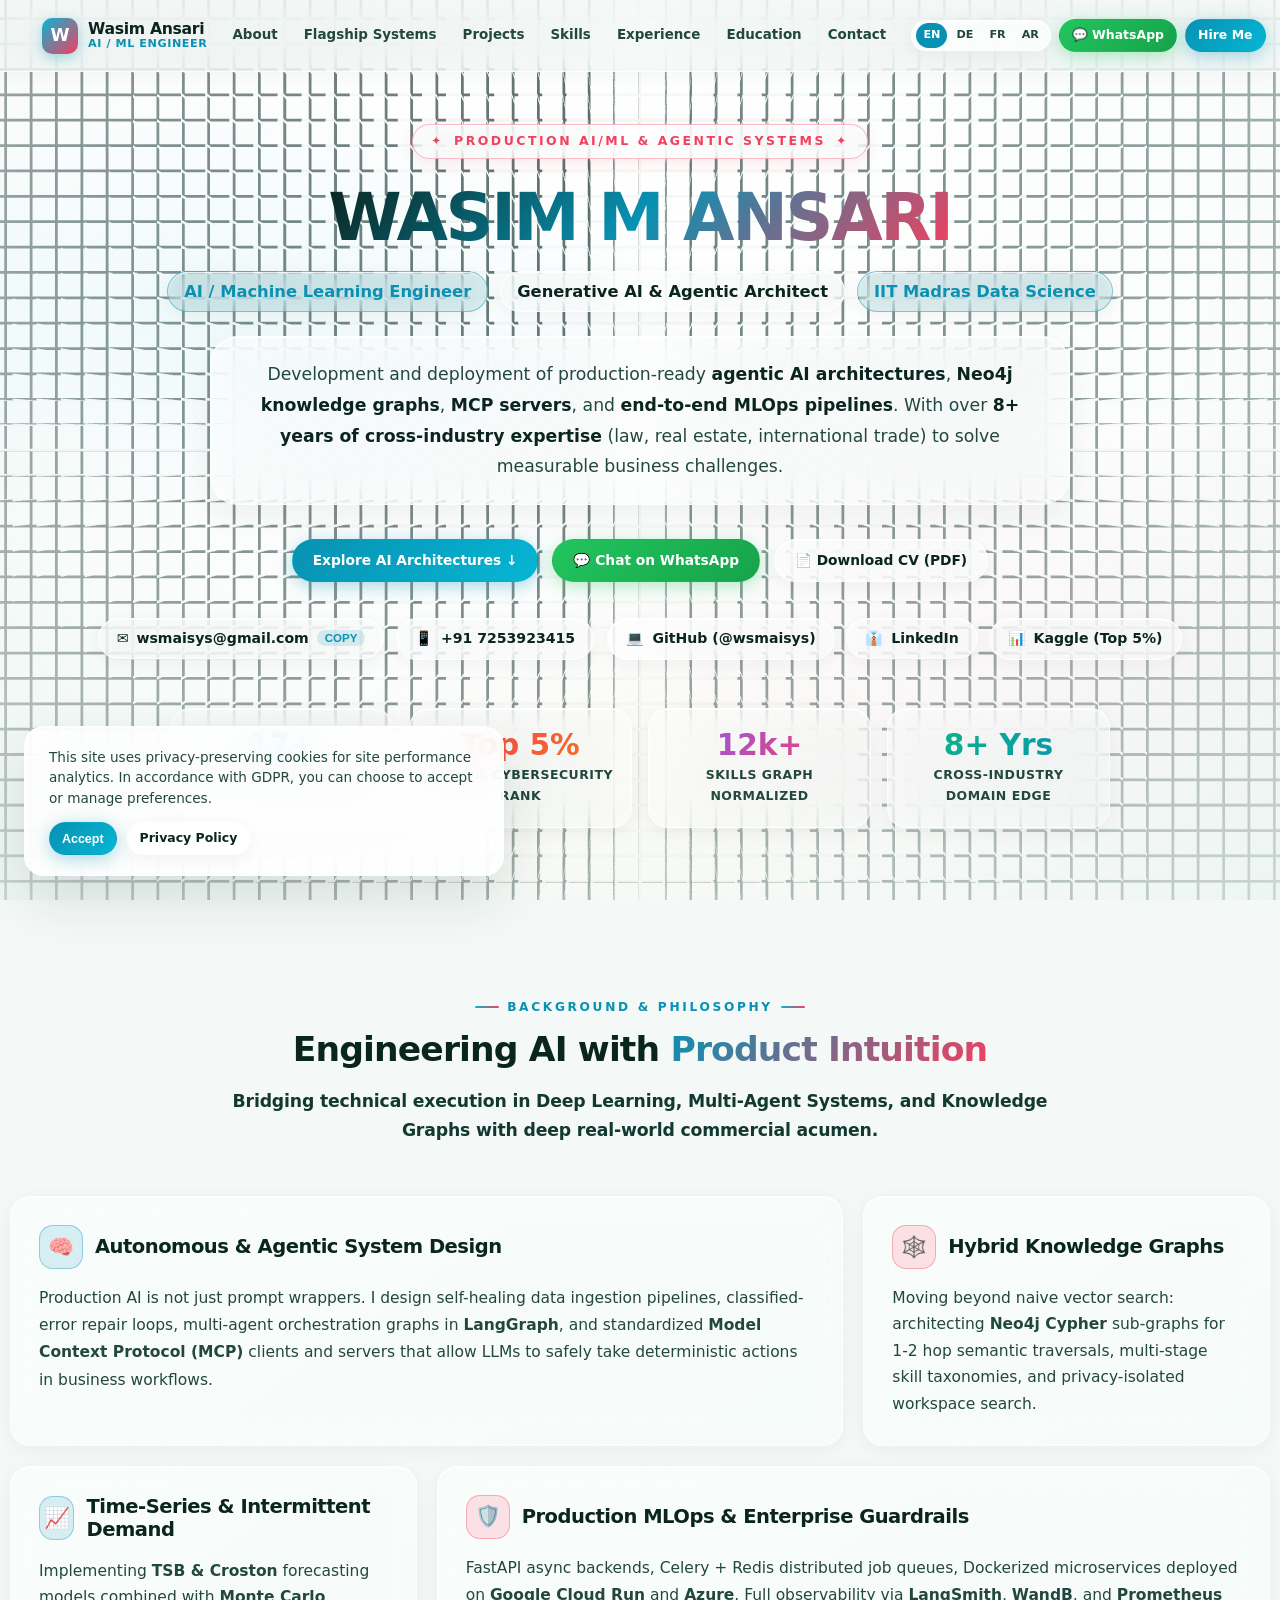
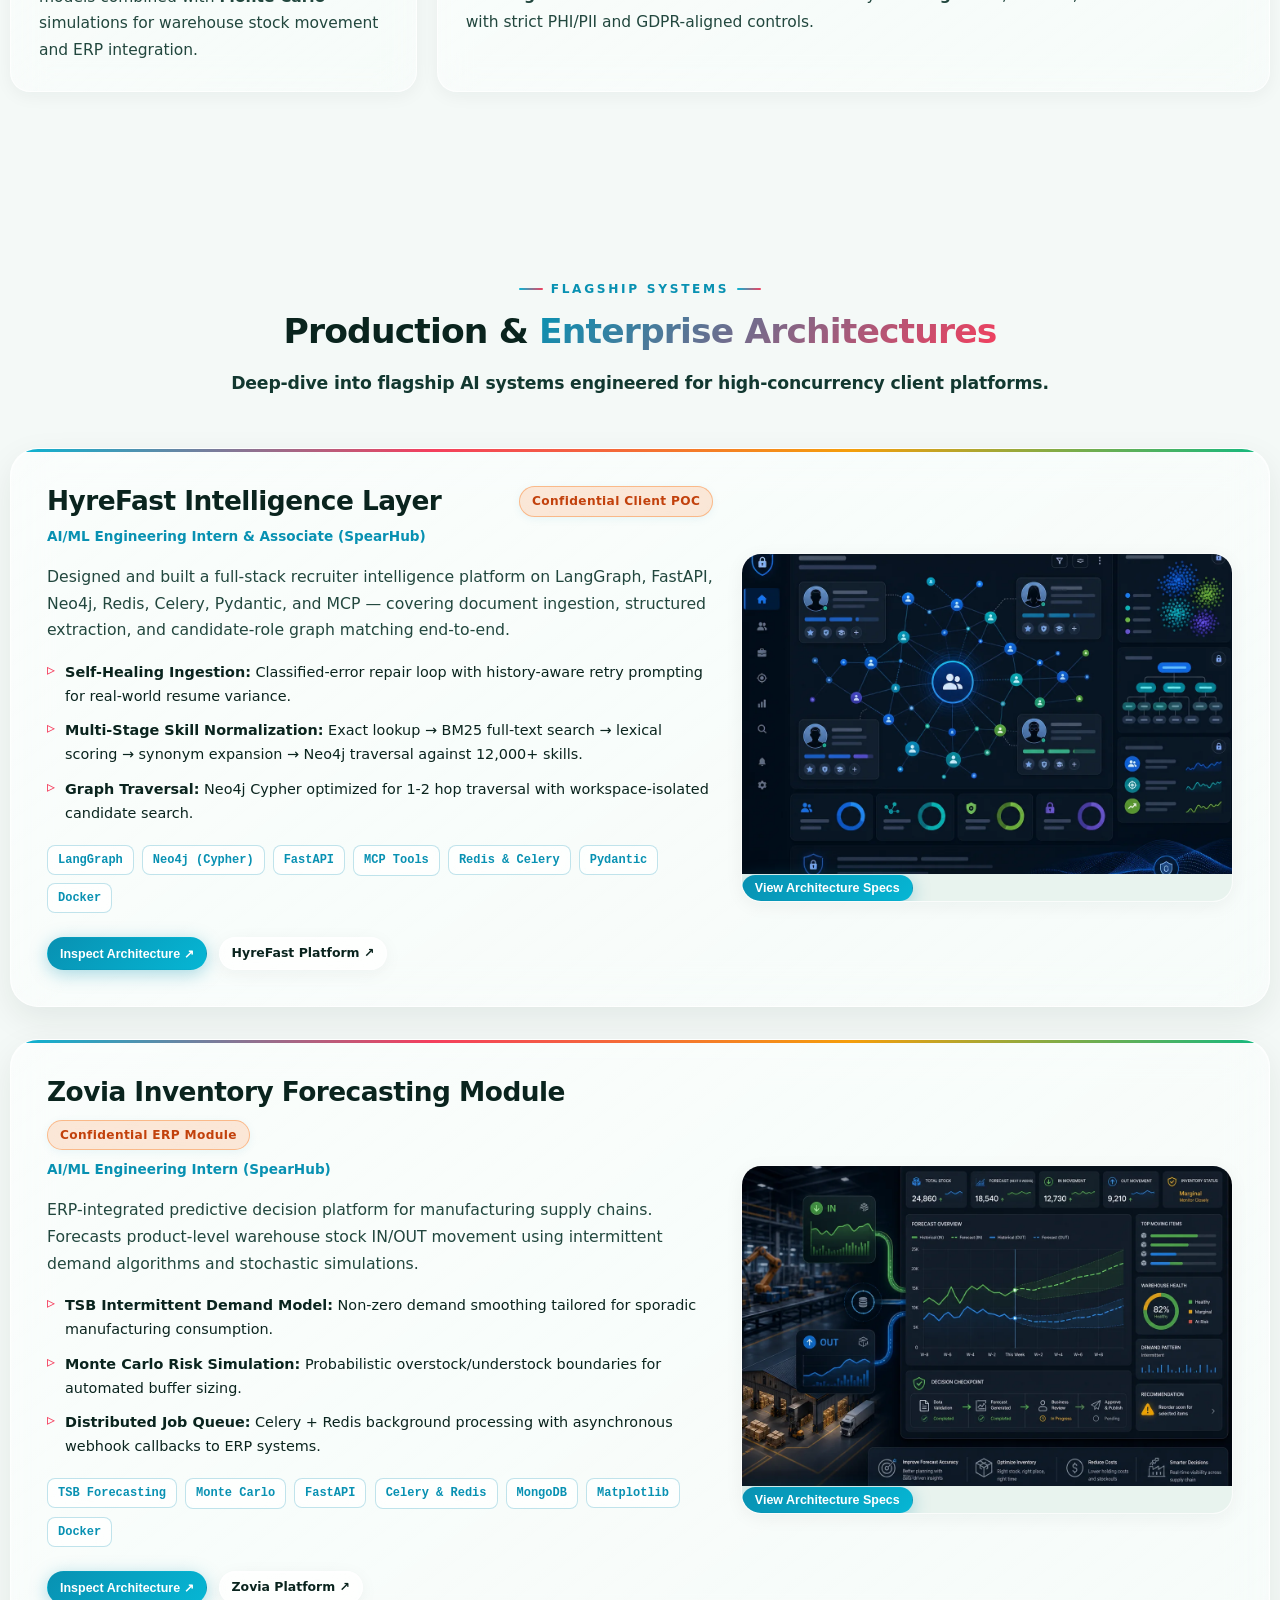
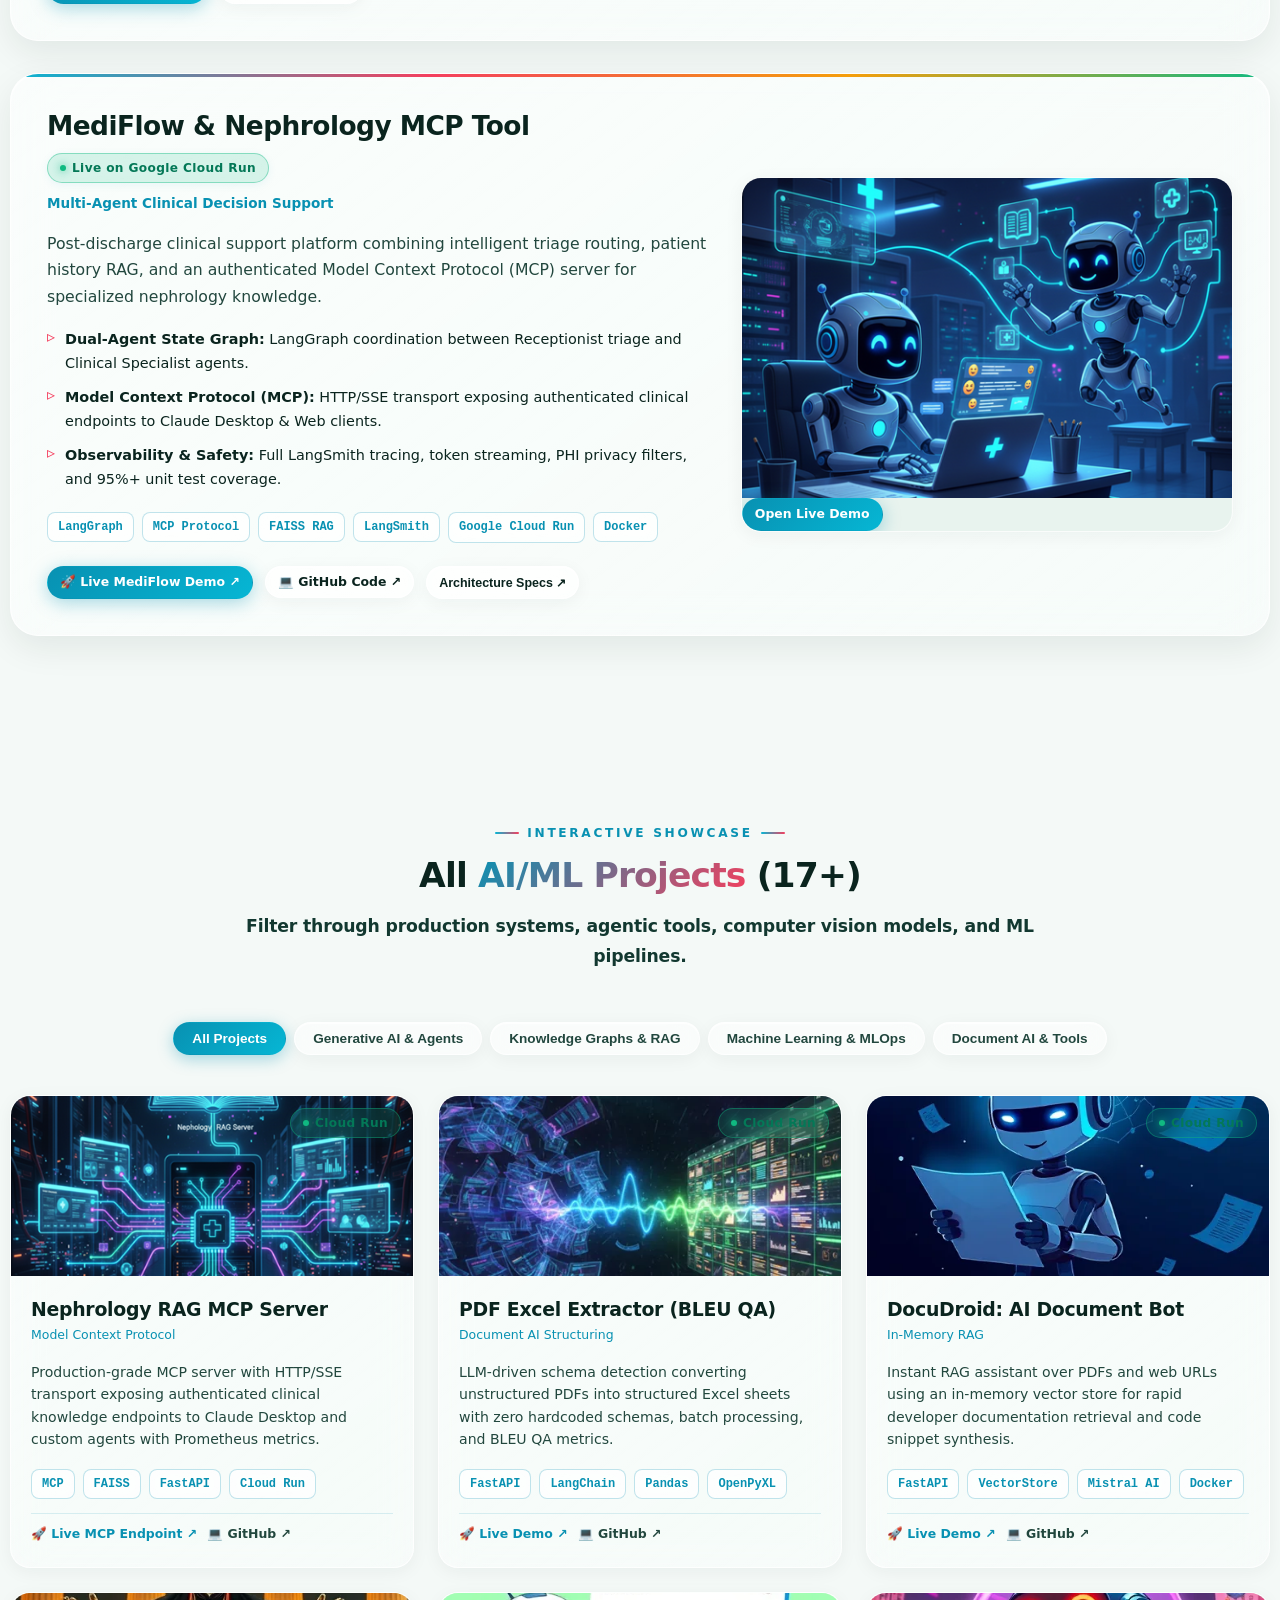
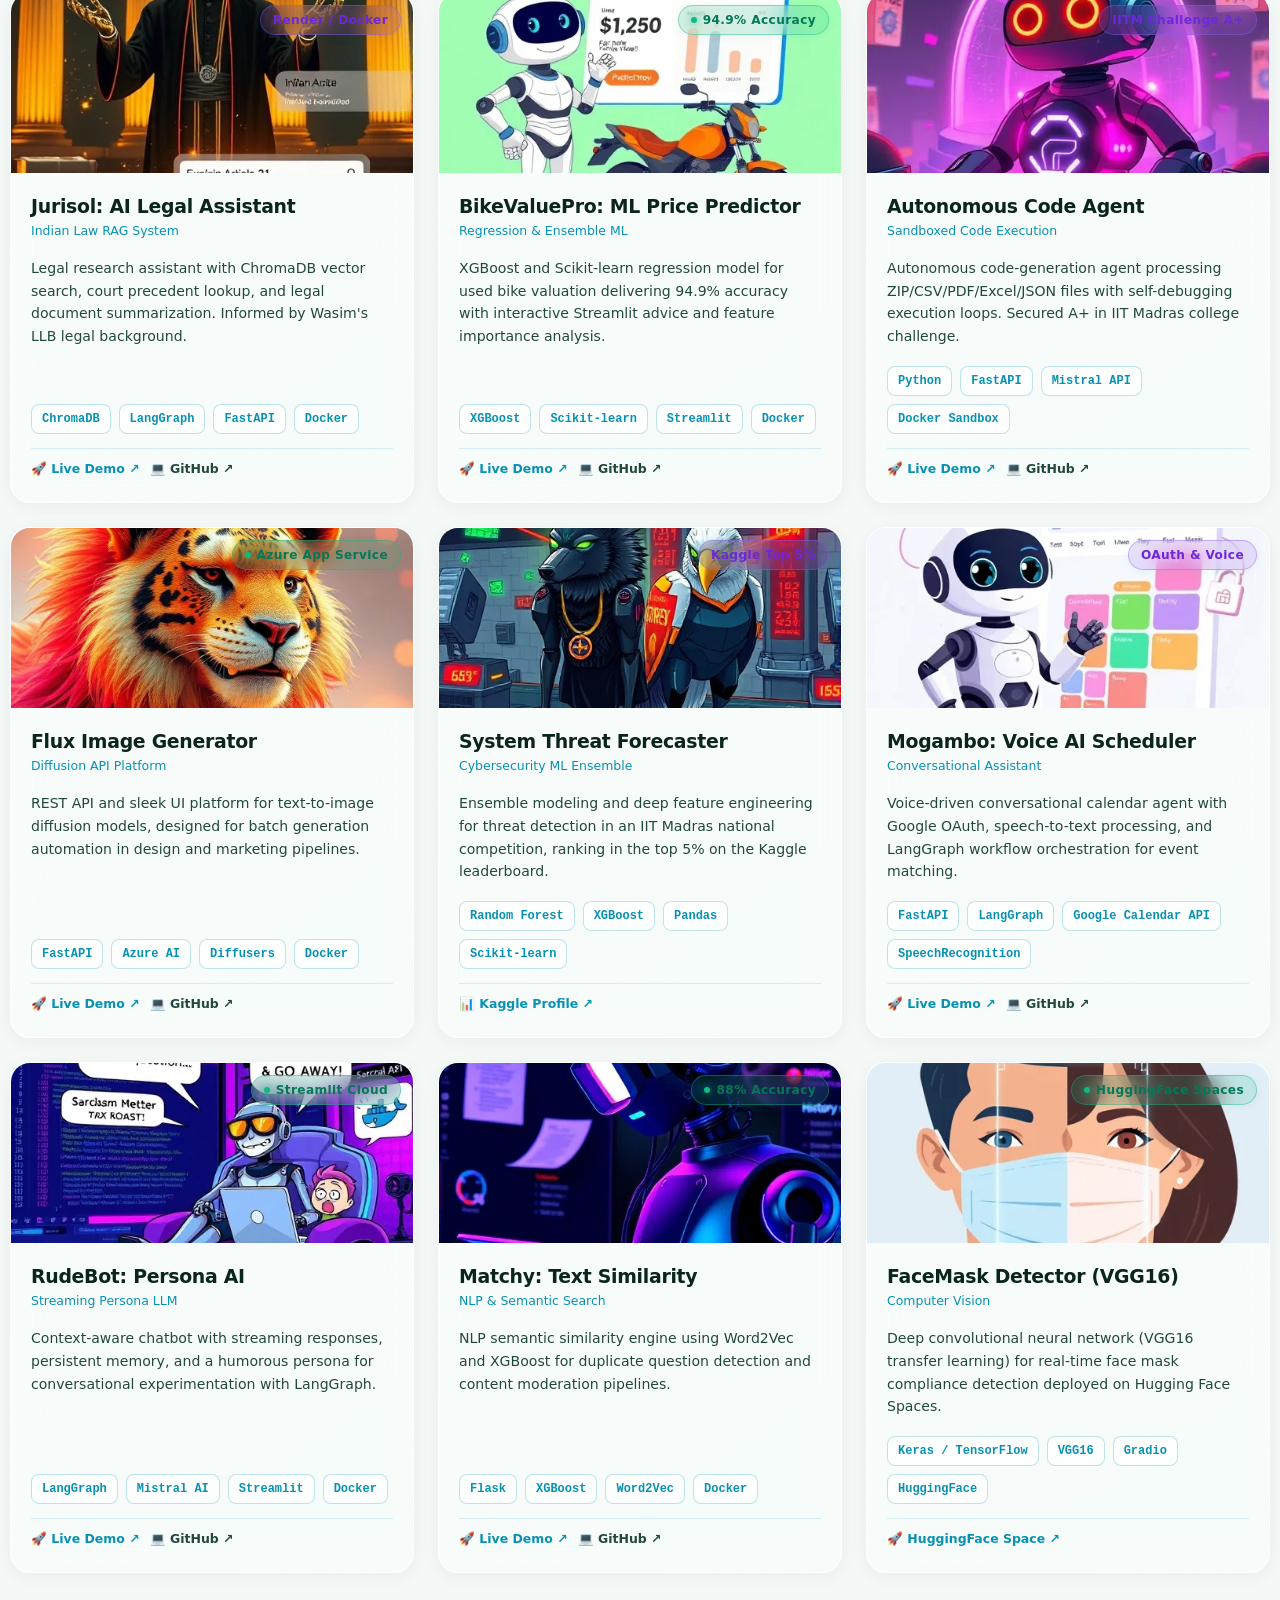
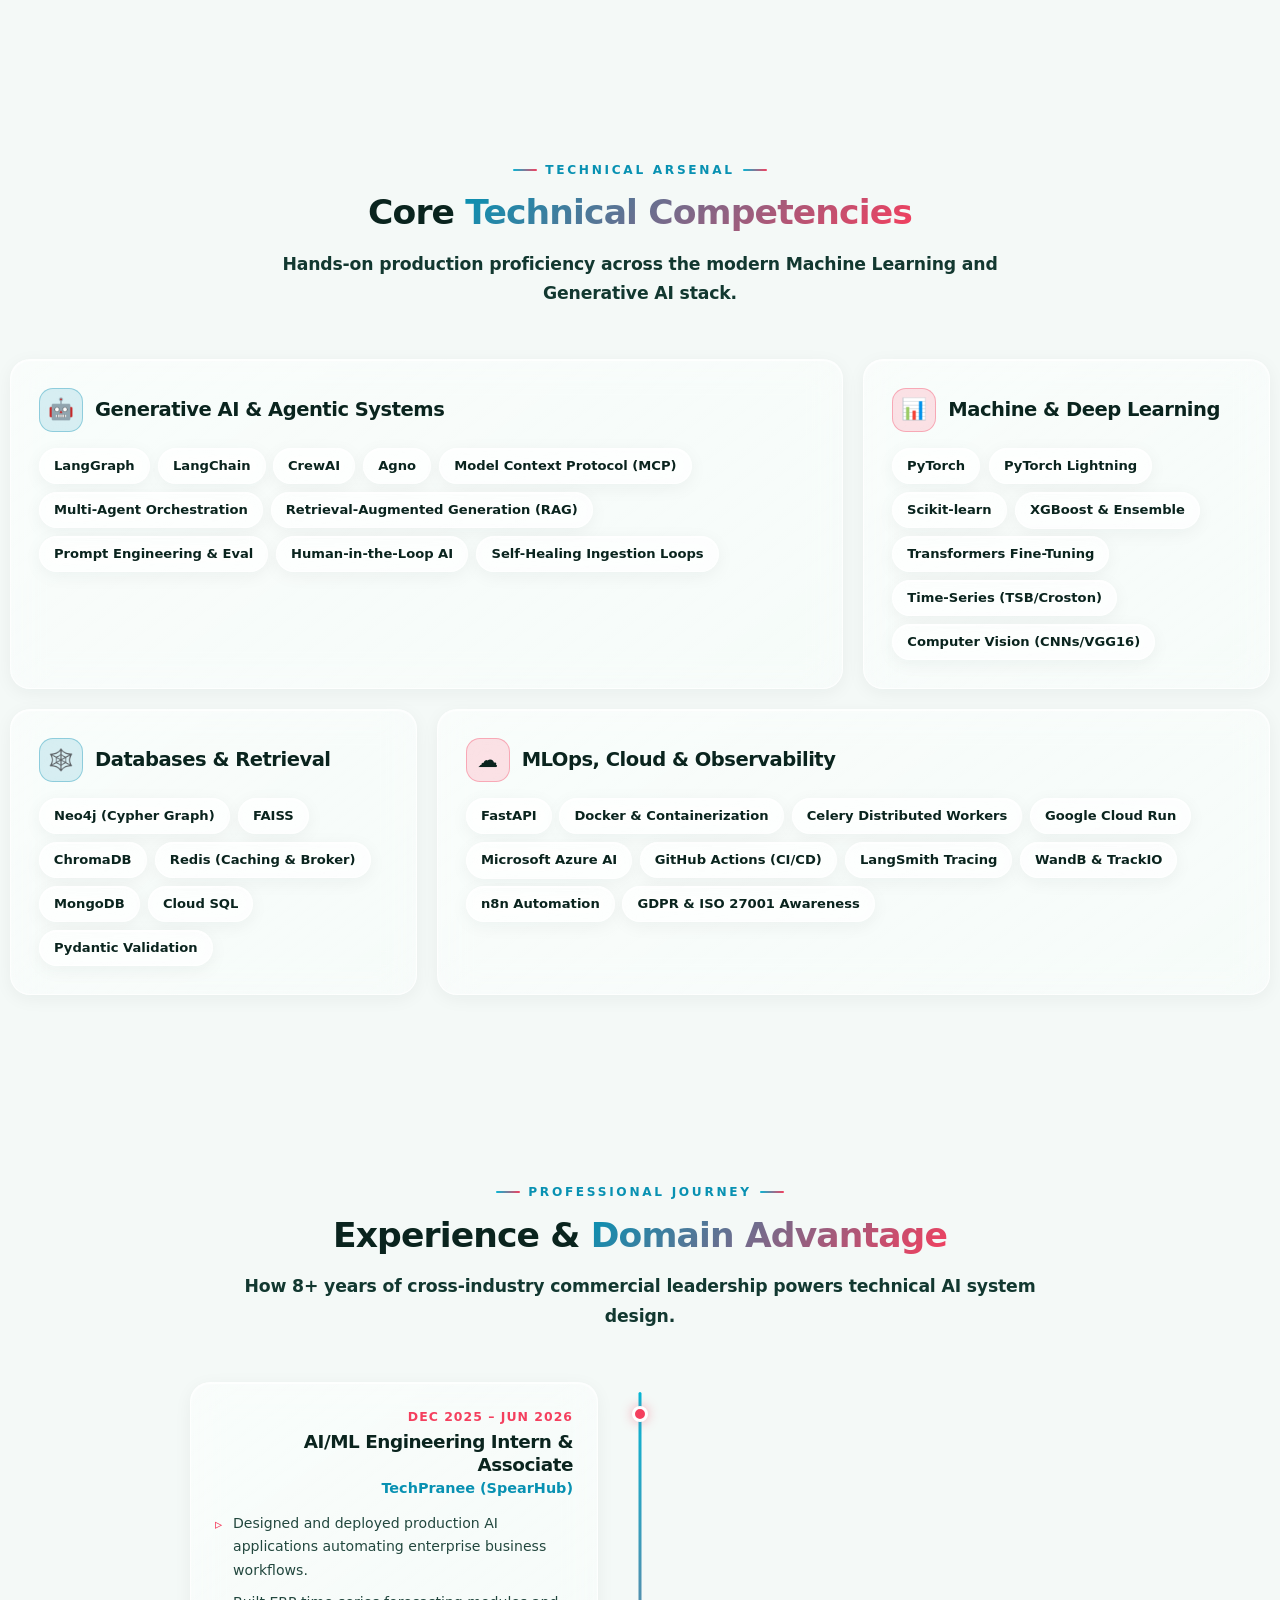
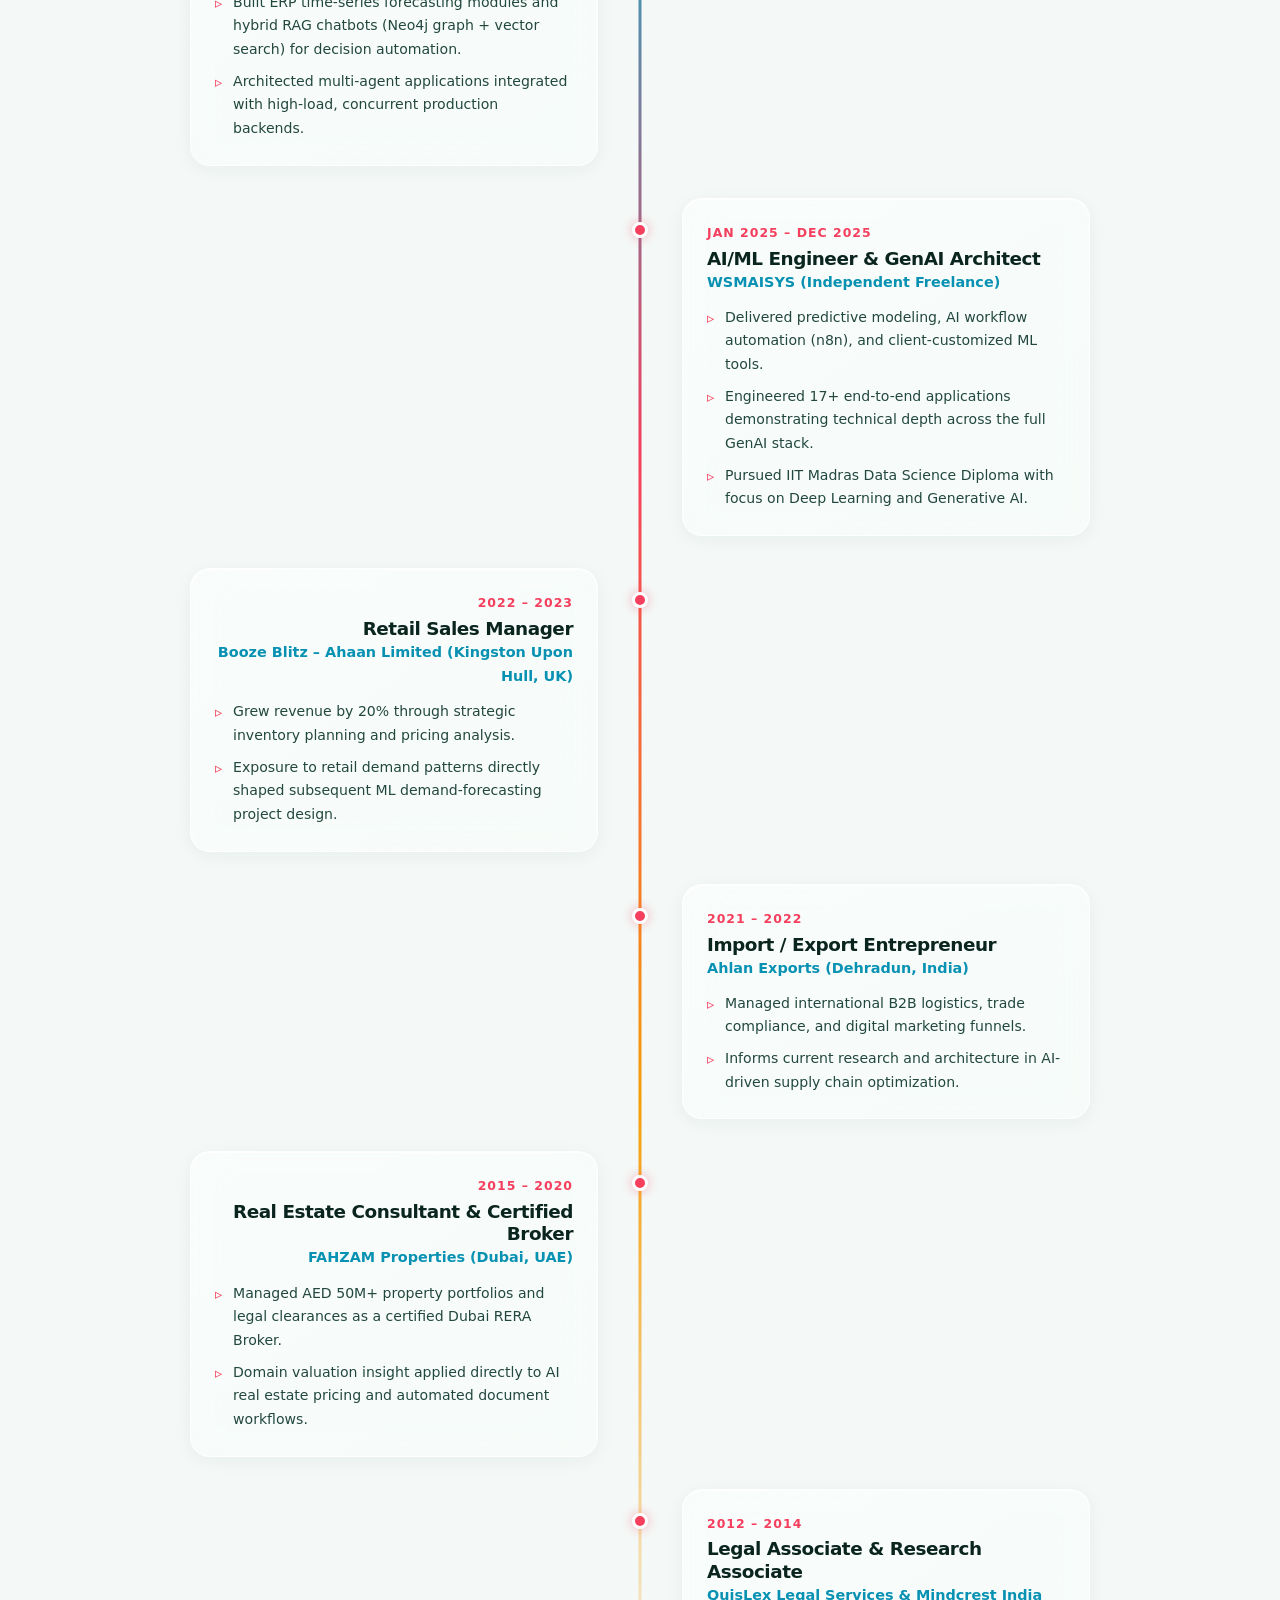
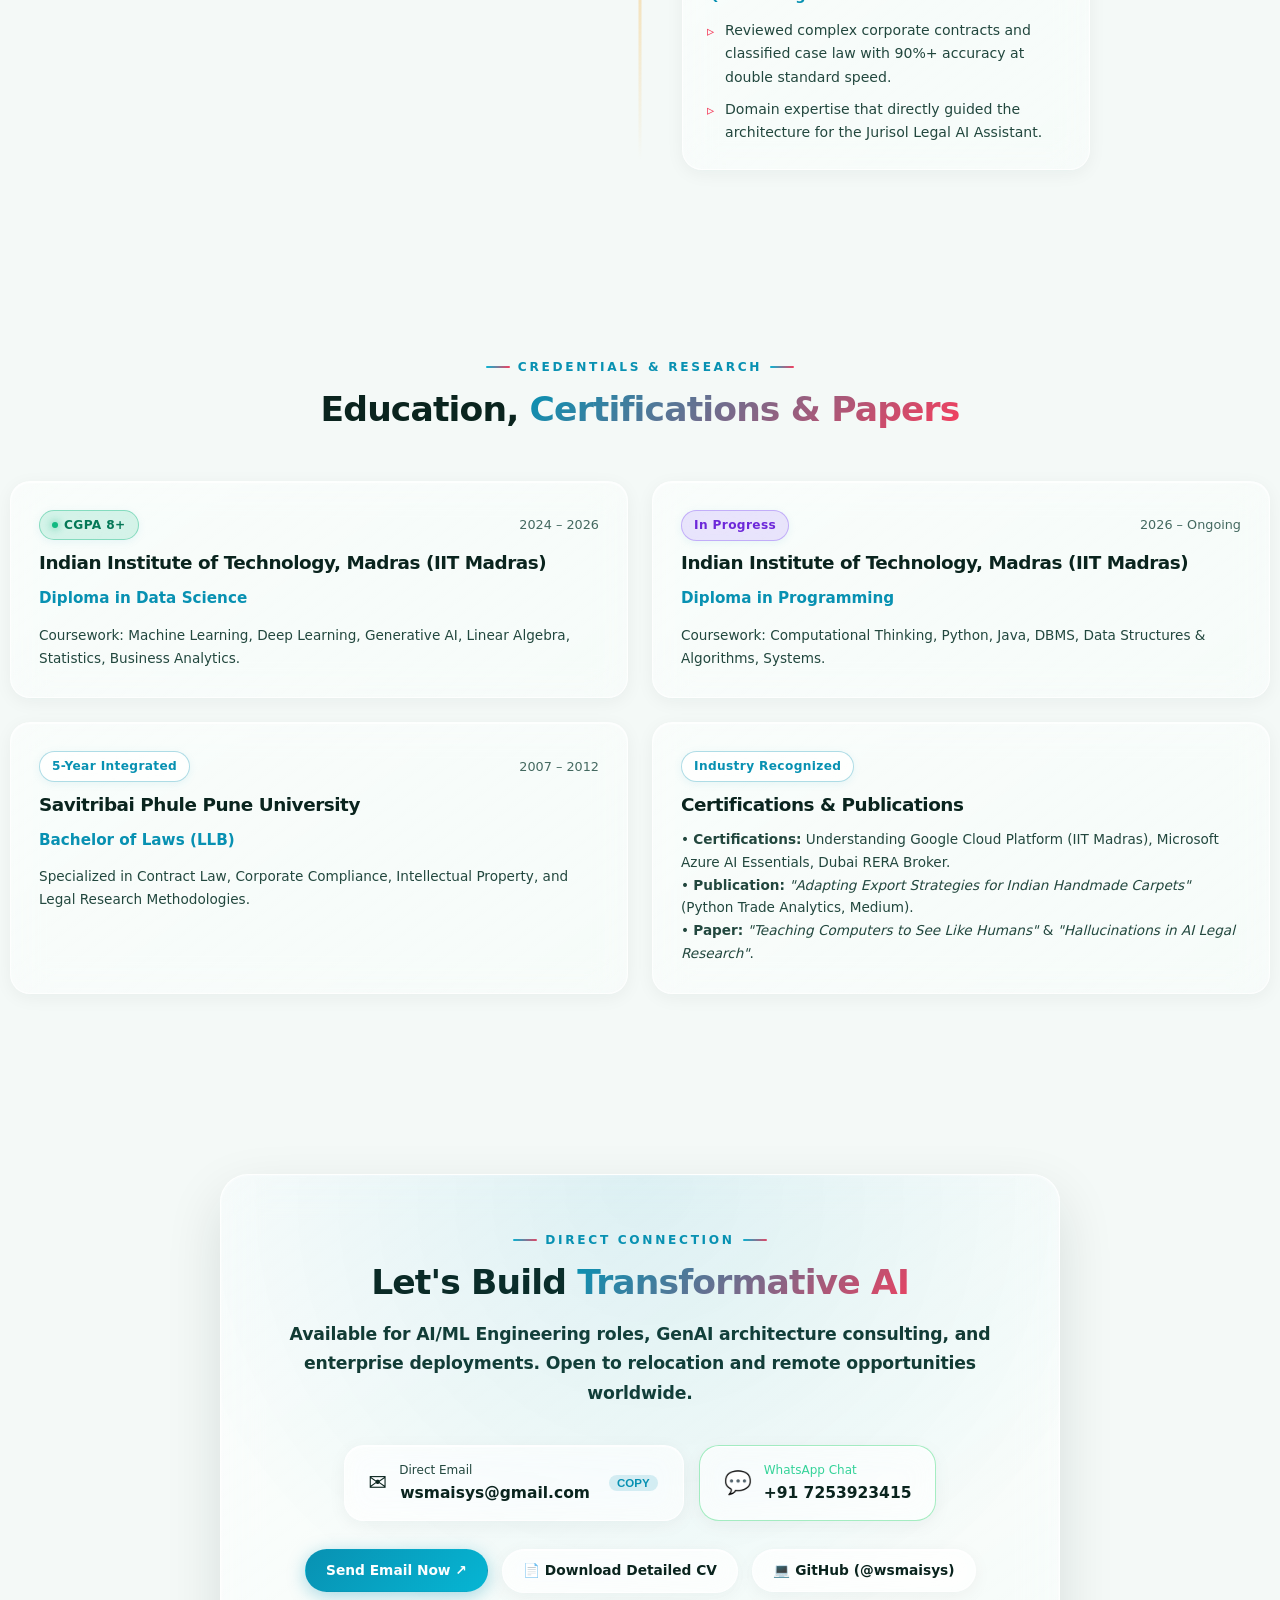
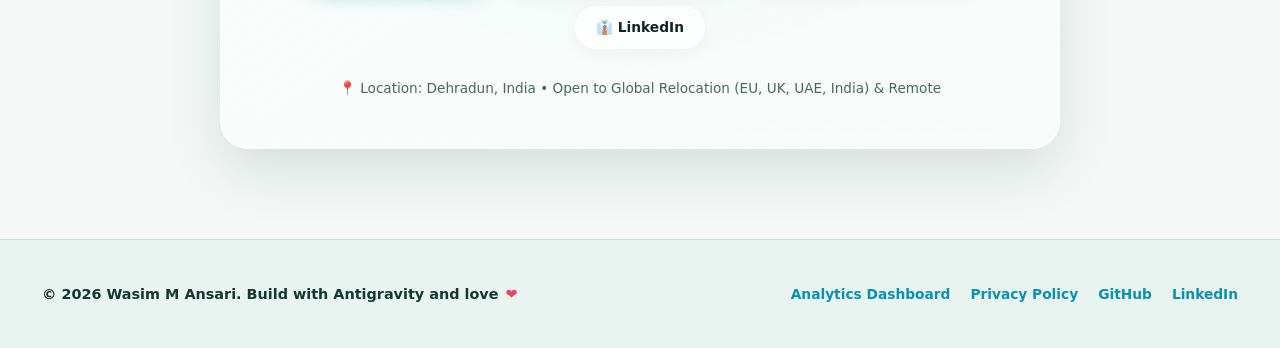
==== commit 8c239e7f: "feat(telemetry): add zero-latency native analytics dashboard, automated GA4 sync action, and 91.5% W" ====
--- a/index.html
+++ b/index.html
@@ -280,12 +280,11 @@
           <span class="hero-role-tag highlight">IIT Madras Data Science</span>
         </div>
 
-        <p class="hero-description">
-          Designing and deploying production <strong>Agentic AI architectures</strong>,
-          <strong>Neo4j Knowledge Graphs</strong>, <strong>MCP Servers</strong>, and
-          <strong>end-to-end MLOps pipelines</strong>. Backed by <strong>8+ years of cross-industry domain expertise</strong>
-          (Legal, Real Estate, Global Trade), creating systems that solve high-impact, measurable business challenges.
-        </p>
+        <div class="hero-tagline-container">
+          <p style="margin: 0;">
+            Development and deployment of production-ready <strong>agentic AI architectures</strong>, <strong>Neo4j knowledge graphs</strong>, <strong>MCP servers</strong>, and <strong>end-to-end MLOps pipelines</strong>. With over <strong>8+ years of cross-industry expertise</strong> (law, real estate, international trade) to solve measurable business challenges.
+          </p>
+        </div>
 
         <!-- CTAs -->
         <div class="hero-cta-group">
@@ -499,11 +498,7 @@
             </div>
 
             <div class="flagship-media">
-              <img
-                src="images/hyrefast-confidential-recruiting-graph.png"
-                alt="HyreFast Candidate Skill Graph Architecture"
-                loading="lazy"
-              />
+              <picture><source srcset="images/hyrefast-confidential-recruiting-graph.webp" type="image/webp"><img src="images/hyrefast-confidential-recruiting-graph.png" loading="lazy" decoding="async" alt="HyreFast Candidate Skill Graph Architecture" /></picture>
               <div class="media-overlay-actions">
                 <button class="btn btn-primary btn-sm" data-arch-modal="hyrefast">View Architecture Specs</button>
               </div>
@@ -562,11 +557,7 @@
             </div>
 
             <div class="flagship-media">
-              <img
-                src="images/zovia-inventory-forecasting-system.png"
-                alt="Zovia ERP Inventory Forecasting Architecture"
-                loading="lazy"
-              />
+              <picture><source srcset="images/zovia-inventory-forecasting-system.webp" type="image/webp"><img src="images/zovia-inventory-forecasting-system.png" loading="lazy" decoding="async" alt="Zovia ERP Inventory Forecasting Architecture" /></picture>
               <div class="media-overlay-actions">
                 <button class="btn btn-primary btn-sm" data-arch-modal="zovia">View Architecture Specs</button>
               </div>
@@ -637,11 +628,7 @@
             </div>
 
             <div class="flagship-media">
-              <img
-                src="images/MediFlow-Multi Agent.png"
-                alt="MediFlow Multi-Agent Clinical AI Architecture"
-                loading="lazy"
-              />
+              <picture><source srcset="images/MediFlow-Multi Agent.webp" type="image/webp"><img src="images/MediFlow-Multi Agent.png" loading="lazy" decoding="async" alt="MediFlow Multi-Agent Clinical AI Architecture" /></picture>
               <div class="media-overlay-actions">
                 <a
                   href="https://mediflow-ai-medical-assistant-785629432566.us-central1.run.app/"
@@ -680,7 +667,7 @@
           <!-- 1. Nephrology MCP Server -->
           <article class="project-card" data-category="agents graphs">
             <div class="project-thumb">
-              <img src="images/Nephrology MCP server tool.png" alt="Nephrology MCP Tool" loading="lazy" />
+              <picture><source srcset="images/Nephrology MCP server tool.webp" type="image/webp"><img src="images/Nephrology MCP server tool.png" loading="lazy" decoding="async" /></picture>
               <div class="project-badge-float">
                 <span class="badge badge-live">Cloud Run</span>
               </div>
@@ -711,7 +698,7 @@
           <!-- 2. PDF Excel Extractor -->
           <article class="project-card" data-category="tools agents">
             <div class="project-thumb">
-              <img src="images/pdf-excel-generator.png" alt="PDF Excel Extractor" loading="lazy" />
+              <picture><source srcset="images/pdf-excel-generator.webp" type="image/webp"><img src="images/pdf-excel-generator.png" loading="lazy" decoding="async" /></picture>
               <div class="project-badge-float">
                 <span class="badge badge-live">Cloud Run</span>
               </div>
@@ -742,7 +729,7 @@
           <!-- 3. DocuDroid Document Bot -->
           <article class="project-card" data-category="graphs tools">
             <div class="project-thumb">
-              <img src="images/DocuDroid.png" alt="DocuDroid" loading="lazy" />
+              <picture><source srcset="images/DocuDroid.webp" type="image/webp"><img src="images/DocuDroid.png" loading="lazy" decoding="async" /></picture>
               <div class="project-badge-float">
                 <span class="badge badge-live">Cloud Run</span>
               </div>
@@ -773,7 +760,7 @@
           <!-- 4. Jurisol Legal AI Assistant -->
           <article class="project-card" data-category="graphs agents">
             <div class="project-thumb">
-              <img src="images/Jurisol.png" alt="Jurisol Legal AI Assistant" loading="lazy" />
+              <picture><source srcset="images/Jurisol.webp" type="image/webp"><img src="images/Jurisol.png" loading="lazy" decoding="async" /></picture>
               <div class="project-badge-float">
                 <span class="badge badge-purple">Render / Docker</span>
               </div>
@@ -804,7 +791,7 @@
           <!-- 5. BikeValuePro Price Predictor -->
           <article class="project-card" data-category="mlops">
             <div class="project-thumb">
-              <img src="images/bikevaluepro.png" alt="BikeValuePro Price Predictor" loading="lazy" />
+              <picture><source srcset="images/bikevaluepro.webp" type="image/webp"><img src="images/bikevaluepro.png" loading="lazy" decoding="async" /></picture>
               <div class="project-badge-float">
                 <span class="badge badge-live">94.9% Accuracy</span>
               </div>
@@ -835,7 +822,7 @@
           <!-- 6. AI-Powered Assignment Solver -->
           <article class="project-card" data-category="agents tools">
             <div class="project-thumb">
-              <img src="images/assignment-solver.png" alt="AI Assignment Solver" loading="lazy" />
+              <picture><source srcset="images/assignment-solver.webp" type="image/webp"><img src="images/assignment-solver.png" loading="lazy" decoding="async" /></picture>
               <div class="project-badge-float">
                 <span class="badge badge-purple">IITM Challenge A+</span>
               </div>
@@ -866,7 +853,7 @@
           <!-- 7. Flux Image Generator -->
           <article class="project-card" data-category="agents mlops">
             <div class="project-thumb">
-              <img src="images/flux-image-generation.png" alt="Flux Image Generator" loading="lazy" />
+              <picture><source srcset="images/flux-image-generation.webp" type="image/webp"><img src="images/flux-image-generation.png" loading="lazy" decoding="async" /></picture>
               <div class="project-badge-float">
                 <span class="badge badge-live">Azure App Service</span>
               </div>
@@ -897,7 +884,7 @@
           <!-- 8. System Threat Forecaster -->
           <article class="project-card" data-category="mlops">
             <div class="project-thumb">
-              <img src="images/system-threat.png" alt="System Threat Forecaster" loading="lazy" />
+              <picture><source srcset="images/system-threat.webp" type="image/webp"><img src="images/system-threat.png" loading="lazy" decoding="async" /></picture>
               <div class="project-badge-float">
                 <span class="badge badge-purple">Kaggle Top 5%</span>
               </div>
@@ -927,7 +914,7 @@
           <!-- 9. Mogambo Voice AI Scheduler -->
           <article class="project-card" data-category="agents">
             <div class="project-thumb">
-              <img src="images/mogambo.png" alt="Mogambo Voice AI Scheduler" loading="lazy" />
+              <picture><source srcset="images/mogambo.webp" type="image/webp"><img src="images/mogambo.png" loading="lazy" decoding="async" /></picture>
               <div class="project-badge-float">
                 <span class="badge badge-purple">OAuth &amp; Voice</span>
               </div>
@@ -958,7 +945,7 @@
           <!-- 10. RudeBot Sassy Companion -->
           <article class="project-card" data-category="agents">
             <div class="project-thumb">
-              <img src="images/RudeBot.png" alt="RudeBot AI Companion" loading="lazy" />
+              <picture><source srcset="images/RudeBot.webp" type="image/webp"><img src="images/RudeBot.png" loading="lazy" decoding="async" /></picture>
               <div class="project-badge-float">
                 <span class="badge badge-live">Streamlit Cloud</span>
               </div>
@@ -989,7 +976,7 @@
           <!-- 11. Matchy Text Similarity -->
           <article class="project-card" data-category="mlops tools">
             <div class="project-thumb">
-              <img src="images/Matchy.png" alt="Matchy Text Similarity" loading="lazy" />
+              <picture><source srcset="images/Matchy.webp" type="image/webp"><img src="images/Matchy.png" loading="lazy" decoding="async" /></picture>
               <div class="project-badge-float">
                 <span class="badge badge-live">88% Accuracy</span>
               </div>
@@ -1020,7 +1007,7 @@
           <!-- 12. FaceMask Detection (VGG16) -->
           <article class="project-card" data-category="mlops">
             <div class="project-thumb">
-              <img src="images/facemask-detection.png" alt="FaceMask Detection" loading="lazy" />
+              <picture><source srcset="images/facemask-detection.webp" type="image/webp"><img src="images/facemask-detection.png" loading="lazy" decoding="async" /></picture>
               <div class="project-badge-float">
                 <span class="badge badge-live">HuggingFace Spaces</span>
               </div>
@@ -1415,8 +1402,8 @@
     <!-- Footer -->
     <footer class="footer">
       <div class="container footer-inner">
-        <div>
-          &copy; <span id="footer-year">2026</span> Wasim M Ansari. Built with Precision AI &amp; WebGL.
+        <div class="footer-copy">
+          &copy; <span id="footer-year">2026</span> Wasim M Ansari. Build with Antigravity and love <span class="heart">❤️</span>
         </div>
         <div class="footer-links">
           <a href="analytics.html">Analytics Dashboard</a>
--- a/theme.css
+++ b/theme.css
@@ -1,51 +1,62 @@
 /* ==========================================================================
    THEME.CSS - Wasim M Ansari | AI/ML Engineer & GenAI Architect Portfolio
-   Tropical Dark Theme, High-Contrast Typography, Glassmorphism & RTL Ready
+   Sunlit Tropical Light Theme with Deep Glassmorphism & High-Contrast Typography
+   Caribbean Teal, Hibiscus Coral, Mango Sunset, Palm Emerald & Frosted Glass
    ========================================================================== */
 
 :root {
-  color-scheme: dark;
-
-  /* Tropical Lagoon & Rainforest Dark Base */
-  --bg: #05161d;
-  --bg-deep: #020c10;
-  --bg-elevated: rgba(7, 30, 39, 0.78);
-  --bg-elevated-hover: rgba(11, 44, 57, 0.9);
+  color-scheme: light;
+
+  /* Tropical Multi-Color Palette */
+  --color-caribbean-teal: #0891b2;    /* Vibrant Ocean Water */
+  --color-lagoon-cyan: #06b6d4;       /* Crystal Lagoon */
+  --color-hibiscus-coral: #f43f5e;    /* Tropical Flower Coral */
+  --color-papaya-sunset: #f97316;     /* Sunset Orange */
+  --color-mango-gold: #f59e0b;        /* Ripe Tropical Mango */
+  --color-palm-emerald: #10b981;      /* Lush Palm Leaf */
+  --color-orchid-violet: #8b5cf6;     /* Exotic Orchid */
   
-  /* Tropical Card Surfaces */
-  --card-bg: rgba(7, 32, 42, 0.72);
-  --card-border: rgba(45, 212, 191, 0.18);
-  --card-border-hover: rgba(45, 212, 191, 0.55);
-  --card-glow: rgba(45, 212, 191, 0.22);
+  /* Sunlit Beach Base */
+  --bg: #f4f9f7;
+  --bg-deep: #e8f3ee;
+  --bg-elevated: rgba(255, 255, 255, 0.58);
+  --bg-elevated-hover: rgba(255, 255, 255, 0.78);
   
-  /* Tropical Flora & Sunset Accents */
-  --accent: #2dd4bf;              /* Caribbean Lagoon Mint / Turquoise */
-  --accent-hover: #5eead4;
-  --accent-subtle: rgba(45, 212, 191, 0.12);
-  --accent-coral: #fb7185;        /* Tropical Hibiscus Coral */
-  --accent-sunset: #f97316;       /* Tropical Sunset Papaya */
-  --accent-gold: #fbbf24;         /* Tropical Golden Mango */
-  --accent-emerald: #10b981;      /* Lush Palm Emerald */
-  --accent-orchid: #c084fc;       /* Tropical Orchid Violet */
-  --whatsapp-color: #25d366;      /* Jungle WhatsApp Green */
-  --whatsapp-hover: #1ebd5a;
+  /* Deep Translucent Glassmorphism Card System */
+  --card-bg: rgba(255, 255, 255, 0.46);
+  --card-border: rgba(255, 255, 255, 0.75);
+  --card-border-hover: rgba(8, 145, 178, 0.55);
+  --card-glow: rgba(6, 182, 212, 0.22);
   
-  /* High-Contrast Tropical Typography (WCAG AAA) */
-  --text-main: #f8fafc;           /* Ultra-Bright White/Pearl (14.5:1 ratio) */
-  --text-muted: #cbd5e1;          /* Soft Mist Slate (10.2:1 ratio) */
-  --text-dim: #94a3b8;            /* Gentle Seafoam Slate (6.8:1 ratio) */
-  --text-accent: #2dd4bf;
-  --text-coral: #fda4af;
-  --text-gold: #fde68a;
+  /* Accents */
+  --accent: #0891b2;                  /* Caribbean Lagoon Teal */
+  --accent-hover: #0e7490;
+  --accent-subtle: rgba(8, 145, 178, 0.12);
+  --accent-coral: #f43f5e;            /* Hibiscus Coral */
+  --accent-sunset: #f97316;           /* Papaya Sunset */
+  --accent-gold: #f59e0b;             /* Mango Gold */
+  --accent-emerald: #059669;          /* Palm Emerald */
+  --accent-orchid: #7c3aed;           /* Orchid Violet */
+  --whatsapp-color: #16a34a;          /* WhatsApp Green */
+  --whatsapp-hover: #15803d;
   
-  --border-subtle: rgba(45, 212, 191, 0.1);
-  --border-strong: rgba(45, 212, 191, 0.22);
+  /* High-Contrast Light-Mode Typography (WCAG AAA) */
+  --text-main: #0a241e;               /* Deep Jungle Oceanic Slate (17:1 contrast) */
+  --text-muted: #22473e;              /* Deep Tropical Slate (9:1 contrast) */
+  --text-dim: #446960;                /* Tropical Moss Slate (5.6:1 contrast) */
+  --text-accent: #0891b2;
+  --text-coral: #e11d48;
+  --text-sunset: #ea580c;
   
-  --shadow-sm: 0 4px 14px rgba(2, 12, 16, 0.4);
-  --shadow-md: 0 10px 32px rgba(2, 12, 16, 0.6);
-  --shadow-lg: 0 20px 54px rgba(2, 12, 16, 0.8);
-  --shadow-glow: 0 0 32px rgba(45, 212, 191, 0.26);
-  --shadow-glow-coral: 0 0 32px rgba(251, 113, 133, 0.24);
+  --border-subtle: rgba(8, 145, 178, 0.14);
+  --border-strong: rgba(8, 145, 178, 0.28);
+  --border-glass: rgba(255, 255, 255, 0.8);
+  
+  --shadow-sm: 0 4px 18px rgba(12, 36, 30, 0.05), inset 0 1px 1px rgba(255, 255, 255, 0.85);
+  --shadow-md: 0 12px 34px rgba(12, 36, 30, 0.08), inset 0 1px 1px rgba(255, 255, 255, 0.95);
+  --shadow-lg: 0 22px 56px rgba(12, 36, 30, 0.12), inset 0 1px 2px rgba(255, 255, 255, 0.95);
+  --shadow-glow: 0 0 28px rgba(6, 182, 212, 0.2);
+  --shadow-glow-coral: 0 0 28px rgba(244, 63, 94, 0.18);
 
   --radius-sm: 8px;
   --radius-md: 14px;
@@ -99,16 +110,16 @@
   display: block;
 }
 
-/* Tropical Atmosphere Gradient Overlay */
+/* Sheer Sunlit Tropical Atmosphere Overlay */
 .bg-overlay {
   position: fixed;
   inset: 0;
   z-index: 1;
   pointer-events: none;
-  background: radial-gradient(circle at 50% 25%, rgba(5, 22, 29, 0.2) 0%, rgba(5, 22, 29, 0.64) 60%, rgba(2, 12, 16, 0.9) 100%),
-              radial-gradient(ellipse 60% 40% at 85% 70%, rgba(251, 113, 133, 0.08), transparent 70%),
-              radial-gradient(ellipse 50% 30% at 15% 40%, rgba(45, 212, 191, 0.09), transparent 70%),
-              radial-gradient(ellipse 40% 30% at 50% 90%, rgba(16, 185, 129, 0.06), transparent 70%);
+  background: radial-gradient(circle at 50% 20%, rgba(244, 249, 247, 0.05) 0%, rgba(244, 249, 247, 0.36) 60%, rgba(232, 243, 238, 0.78) 100%),
+              radial-gradient(ellipse 65% 45% at 85% 75%, rgba(244, 63, 94, 0.05), transparent 70%),
+              radial-gradient(ellipse 55% 35% at 15% 35%, rgba(6, 182, 212, 0.07), transparent 70%),
+              radial-gradient(ellipse 45% 35% at 50% 90%, rgba(245, 158, 11, 0.04), transparent 70%);
 }
 
 .site-wrap {
@@ -133,7 +144,7 @@
 /* Typography */
 h1, h2, h3, h4, h5, h6 {
   color: var(--text-main);
-  font-weight: 700;
+  font-weight: 800;
   line-height: 1.2;
   letter-spacing: -0.025em;
 }
@@ -152,7 +163,7 @@
   color: var(--text-muted);
 }
 
-/* Utility Badges */
+/* Utility Badges (Multi-Color Tropical) */
 .badge {
   display: inline-flex;
   align-items: center;
@@ -160,18 +171,21 @@
   padding: 4px 12px;
   border-radius: var(--radius-full);
   font-size: 0.76rem;
-  font-weight: 600;
+  font-weight: 700;
   letter-spacing: 0.03em;
-  background: var(--accent-subtle);
+  background: rgba(255, 255, 255, 0.65);
   color: var(--accent);
-  border: 1px solid rgba(45, 212, 191, 0.28);
+  border: 1px solid rgba(8, 145, 178, 0.32);
+  backdrop-filter: blur(12px);
+  -webkit-backdrop-filter: blur(12px);
+  box-shadow: 0 2px 8px rgba(8, 145, 178, 0.08);
   white-space: nowrap;
 }
 
 .badge-live {
-  background: rgba(16, 185, 129, 0.14);
-  color: #34d399;
-  border-color: rgba(16, 185, 129, 0.35);
+  background: rgba(16, 185, 129, 0.16);
+  color: #047857;
+  border-color: rgba(16, 185, 129, 0.4);
 }
 
 .badge-live::before {
@@ -179,21 +193,21 @@
   width: 6px;
   height: 6px;
   border-radius: 50%;
-  background: #34d399;
-  box-shadow: 0 0 8px #34d399;
+  background: #10b981;
+  box-shadow: 0 0 8px #10b981;
   animation: pulseDot 2s infinite ease-in-out;
 }
 
 .badge-confidential {
-  background: rgba(249, 115, 22, 0.14);
-  color: #fb923c;
-  border-color: rgba(249, 115, 22, 0.35);
+  background: rgba(249, 115, 22, 0.16);
+  color: #c2410c;
+  border-color: rgba(249, 115, 22, 0.4);
 }
 
 .badge-purple {
-  background: rgba(192, 132, 252, 0.14);
-  color: #c084fc;
-  border-color: rgba(192, 132, 252, 0.35);
+  background: rgba(139, 92, 246, 0.16);
+  color: #6d28d9;
+  border-color: rgba(139, 92, 246, 0.4);
 }
 
 @keyframes pulseDot {
@@ -202,7 +216,7 @@
 }
 
 /* ==========================================================================
-   NAVIGATION BAR (Single Line, No Awkward Breaks)
+   NAVIGATION BAR (Frosted Sunlit Glass)
    ========================================================================== */
 .navbar {
   position: fixed;
@@ -211,16 +225,17 @@
   right: 0;
   height: var(--nav-height);
   z-index: 100;
-  backdrop-filter: blur(24px);
-  -webkit-backdrop-filter: blur(24px);
-  background: rgba(5, 22, 29, 0.82);
-  border-bottom: 1px solid var(--border-subtle);
-  transition: background var(--transition-normal), border-color var(--transition-normal);
+  backdrop-filter: blur(20px) saturate(180%);
+  -webkit-backdrop-filter: blur(20px) saturate(180%);
+  background: rgba(244, 249, 247, 0.72);
+  border-bottom: 1px solid rgba(255, 255, 255, 0.8);
+  box-shadow: 0 4px 20px rgba(12, 36, 30, 0.04);
+  transition: background var(--transition-normal), border-color var(--transition-normal), box-shadow var(--transition-normal);
 }
 
 .navbar.scrolled {
-  background: rgba(5, 22, 29, 0.94);
-  border-bottom-color: var(--card-border);
+  background: rgba(255, 255, 255, 0.85);
+  border-bottom-color: rgba(8, 145, 178, 0.2);
   box-shadow: var(--shadow-md);
 }
 
@@ -247,14 +262,14 @@
   width: 36px;
   height: 36px;
   border-radius: 10px;
-  background: linear-gradient(135deg, var(--accent) 0%, var(--accent-coral) 100%);
+  background: linear-gradient(135deg, var(--color-lagoon-cyan) 0%, var(--color-hibiscus-coral) 100%);
   display: flex;
   align-items: center;
   justify-content: center;
   font-size: 1.08rem;
   font-weight: 900;
-  color: #021a1a;
-  box-shadow: var(--shadow-glow);
+  color: #ffffff;
+  box-shadow: 0 4px 14px rgba(8, 145, 178, 0.35);
 }
 
 .brand-meta {
@@ -266,12 +281,13 @@
 .brand-name {
   font-size: 0.98rem;
   letter-spacing: -0.02em;
+  color: var(--text-main);
 }
 
 .brand-title {
   font-size: 0.7rem;
   color: var(--accent);
-  font-weight: 600;
+  font-weight: 700;
   letter-spacing: 0.05em;
   text-transform: uppercase;
 }
@@ -295,7 +311,7 @@
 .nav-link {
   color: var(--text-muted);
   font-size: 0.84rem;
-  font-weight: 500;
+  font-weight: 600;
   padding: 6px 11px;
   border-radius: var(--radius-full);
   white-space: nowrap;
@@ -304,9 +320,8 @@
 }
 
 .nav-link:hover, .nav-link.active {
-  color: var(--text-main);
-  background: rgba(45, 212, 191, 0.1);
   color: var(--accent);
+  background: rgba(8, 145, 178, 0.1);
 }
 
 .nav-actions {
@@ -320,18 +335,20 @@
 .lang-selector {
   display: flex;
   align-items: center;
-  background: rgba(255, 255, 255, 0.04);
-  border: 1px solid var(--border-subtle);
+  background: rgba(255, 255, 255, 0.65);
+  border: 1px solid var(--border-glass);
   border-radius: var(--radius-full);
   padding: 2px 4px;
   gap: 2px;
+  backdrop-filter: blur(10px);
+  box-shadow: var(--shadow-sm);
 }
 
 .lang-btn {
   padding: 3px 7px;
   border-radius: var(--radius-full);
   font-size: 0.7rem;
-  font-weight: 600;
+  font-weight: 700;
   color: var(--text-muted);
   text-transform: uppercase;
   transition: all var(--transition-fast);
@@ -343,7 +360,7 @@
 
 .lang-btn.active {
   background: var(--accent);
-  color: #021a1a;
+  color: #ffffff;
   font-weight: 700;
 }
 
@@ -356,7 +373,7 @@
   padding: 9px 20px;
   border-radius: var(--radius-full);
   font-size: 0.86rem;
-  font-weight: 600;
+  font-weight: 700;
   cursor: pointer;
   border: 1px solid transparent;
   transition: all var(--transition-fast);
@@ -364,43 +381,45 @@
 }
 
 .btn-primary {
-  background: linear-gradient(135deg, var(--accent) 0%, #10b981 100%);
-  color: #021a1a !important;
+  background: linear-gradient(135deg, var(--color-caribbean-teal) 0%, var(--color-lagoon-cyan) 100%);
+  color: #ffffff !important;
   font-weight: 700;
-  box-shadow: 0 0 24px rgba(45, 212, 191, 0.38);
+  box-shadow: 0 4px 18px rgba(8, 145, 178, 0.35);
 }
 
 .btn-primary:hover {
-  background: linear-gradient(135deg, var(--accent-hover) 0%, #34d399 100%);
-  box-shadow: 0 0 36px rgba(45, 212, 191, 0.6);
+  background: linear-gradient(135deg, #0e7490 0%, #0891b2 100%);
+  box-shadow: 0 6px 24px rgba(8, 145, 178, 0.5);
   transform: translateY(-2px);
 }
 
 .btn-secondary {
-  background: rgba(7, 32, 42, 0.6);
+  background: rgba(255, 255, 255, 0.65);
   color: var(--text-main) !important;
-  border-color: var(--border-strong);
-  backdrop-filter: blur(12px);
+  border: 1px solid var(--border-glass);
+  box-shadow: var(--shadow-sm);
+  backdrop-filter: blur(14px);
+  -webkit-backdrop-filter: blur(14px);
 }
 
 .btn-secondary:hover {
-  background: rgba(14, 53, 68, 0.75);
+  background: rgba(255, 255, 255, 0.9);
   border-color: var(--accent);
-  color: var(--text-main) !important;
+  color: var(--accent) !important;
   transform: translateY(-2px);
 }
 
 .btn-whatsapp {
-  background: var(--whatsapp-color);
+  background: linear-gradient(135deg, #22c55e 0%, #16a34a 100%);
   color: #ffffff !important;
   font-weight: 700;
   border-color: transparent;
-  box-shadow: 0 0 20px rgba(37, 211, 102, 0.35);
+  box-shadow: 0 4px 18px rgba(34, 197, 94, 0.35);
 }
 
 .btn-whatsapp:hover {
-  background: var(--whatsapp-hover);
-  box-shadow: 0 0 32px rgba(37, 211, 102, 0.55);
+  background: linear-gradient(135deg, #16a34a 0%, #15803d 100%);
+  box-shadow: 0 6px 24px rgba(34, 197, 94, 0.5);
   transform: translateY(-2px);
 }
 
@@ -445,8 +464,9 @@
   left: 0;
   right: 0;
   bottom: 0;
-  background: rgba(5, 22, 29, 0.98);
+  background: rgba(244, 249, 247, 0.92);
   backdrop-filter: blur(28px);
+  -webkit-backdrop-filter: blur(28px);
   z-index: 99;
   padding: 30px 24px;
   display: flex;
@@ -489,26 +509,29 @@
   align-items: center;
   gap: 10px;
   font-size: 0.78rem;
-  font-weight: 700;
+  font-weight: 800;
   letter-spacing: 0.2em;
   text-transform: uppercase;
-  color: var(--accent);
-  background: rgba(45, 212, 191, 0.1);
-  border: 1px solid rgba(45, 212, 191, 0.3);
+  color: var(--color-hibiscus-coral);
+  background: rgba(255, 255, 255, 0.6);
+  border: 1px solid rgba(244, 63, 94, 0.35);
   padding: 6px 18px;
   border-radius: var(--radius-full);
   margin-bottom: 24px;
-  box-shadow: 0 0 20px rgba(45, 212, 191, 0.18);
+  box-shadow: 0 4px 16px rgba(244, 63, 94, 0.12), inset 0 1px 1px rgba(255, 255, 255, 0.85);
+  backdrop-filter: blur(12px);
+  -webkit-backdrop-filter: blur(12px);
+  white-space: nowrap;
 }
 
 .hero-title {
-  font-size: clamp(2rem, 5.2vw, 4.4rem);
-  font-weight: 800;
+  font-size: clamp(1.8rem, 5.2vw, 4.4rem);
+  font-weight: 900;
   line-height: 1.05;
   letter-spacing: -0.035em;
   margin-bottom: 18px;
   white-space: nowrap;
-  background: linear-gradient(135deg, #ffffff 0%, #e2e8f0 40%, var(--accent) 80%, var(--accent-coral) 100%);
+  background: linear-gradient(135deg, #0a241e 0%, #0891b2 50%, #f43f5e 100%);
   -webkit-background-clip: text;
   -webkit-text-fill-color: transparent;
   background-clip: text;
@@ -525,31 +548,54 @@
 
 .hero-role-tag {
   font-size: 1.02rem;
-  font-weight: 600;
-  color: #f1f5f9;
-  background: rgba(7, 32, 42, 0.6);
+  font-weight: 700;
+  color: var(--text-main);
+  background: rgba(255, 255, 255, 0.52);
   padding: 6px 16px;
   border-radius: var(--radius-full);
-  border: 1px solid var(--border-subtle);
+  border: 1px solid var(--border-glass);
+  backdrop-filter: blur(14px);
+  -webkit-backdrop-filter: blur(14px);
+  box-shadow: var(--shadow-sm);
 }
 
 .hero-role-tag.highlight {
   color: var(--accent);
-  border-color: rgba(45, 212, 191, 0.4);
-  background: rgba(45, 212, 191, 0.12);
-}
-
+  border-color: rgba(8, 145, 178, 0.45);
+  background: rgba(8, 145, 178, 0.1);
+}
+
+.hero-tagline-container,
 .hero-description {
-  max-width: 780px;
-  font-size: 1.12rem;
-  line-height: 1.75;
-  color: var(--text-muted);
+  max-width: 860px;
   margin: 0 auto 34px;
-}
-
+  padding: 22px 30px;
+  background: linear-gradient(145deg, rgba(255, 255, 255, 0.72) 0%, rgba(255, 255, 255, 0.52) 100%);
+  border: 1px solid rgba(255, 255, 255, 0.9);
+  border-radius: var(--radius-xl);
+  backdrop-filter: blur(20px) saturate(180%);
+  -webkit-backdrop-filter: blur(20px) saturate(180%);
+  box-shadow: 0 10px 32px rgba(12, 36, 30, 0.06), inset 0 1px 1px rgba(255, 255, 255, 0.95);
+  font-size: 1.08rem;
+  line-height: 1.78;
+  color: var(--text-main);
+  text-align: center;
+  position: relative;
+  transition: all var(--transition-normal);
+}
+
+.hero-tagline-container:hover,
+.hero-description:hover {
+  background: linear-gradient(145deg, rgba(255, 255, 255, 0.85) 0%, rgba(255, 255, 255, 0.65) 100%);
+  border-color: rgba(8, 145, 178, 0.35);
+  box-shadow: 0 14px 40px rgba(12, 36, 30, 0.09), inset 0 1px 1px rgba(255, 255, 255, 1);
+  transform: translateY(-2px);
+}
+
+.hero-tagline-container strong,
 .hero-description strong {
   color: var(--text-main);
-  font-weight: 600;
+  font-weight: 800;
 }
 
 /* CTAs Container */
@@ -578,38 +624,42 @@
   gap: 8px;
   padding: 8px 18px;
   border-radius: var(--radius-full);
-  background: rgba(7, 32, 42, 0.8);
-  border: 1px solid var(--border-strong);
+  background: rgba(255, 255, 255, 0.58);
+  border: 1px solid var(--border-glass);
   font-size: 0.88rem;
-  color: var(--text-main);
-  backdrop-filter: blur(14px);
+  font-weight: 600;
+  color: var(--text-main);
+  box-shadow: var(--shadow-sm);
+  backdrop-filter: blur(16px);
+  -webkit-backdrop-filter: blur(16px);
   transition: all var(--transition-fast);
 }
 
 .pill-contact:hover {
+  background: rgba(255, 255, 255, 0.85);
   border-color: var(--accent);
-  box-shadow: 0 0 20px rgba(45, 212, 191, 0.25);
+  box-shadow: 0 6px 22px rgba(8, 145, 178, 0.22);
   transform: translateY(-2px);
 }
 
 .pill-copy-btn {
-  background: rgba(45, 212, 191, 0.18);
+  background: rgba(8, 145, 178, 0.15);
   color: var(--accent);
   border: none;
   border-radius: var(--radius-full);
   padding: 2px 8px;
   font-size: 0.72rem;
-  font-weight: 700;
+  font-weight: 800;
   cursor: pointer;
   transition: background var(--transition-fast);
 }
 
 .pill-copy-btn:hover {
   background: var(--accent);
-  color: #021a1a;
-}
-
-/* Metrics Ticker */
+  color: #ffffff;
+}
+
+/* Metrics Ticker (Translucent Frosted Glass Tiles) */
 .metrics-ticker {
   display: grid;
   grid-template-columns: repeat(2, 1fr);
@@ -626,43 +676,69 @@
 }
 
 .metric-card {
-  background: var(--card-bg);
+  background: linear-gradient(145deg, rgba(255, 255, 255, 0.55) 0%, rgba(255, 255, 255, 0.38) 100%);
   border: 1px solid var(--card-border);
   border-radius: var(--radius-lg);
   padding: 20px 16px;
   text-align: center;
-  backdrop-filter: blur(20px);
+  box-shadow: var(--shadow-sm);
+  backdrop-filter: blur(18px) saturate(180%);
+  -webkit-backdrop-filter: blur(18px) saturate(180%);
   transition: all var(--transition-normal);
 }
 
 .metric-card:hover {
+  background: rgba(255, 255, 255, 0.75);
   border-color: var(--card-border-hover);
-  box-shadow: var(--shadow-glow);
+  box-shadow: var(--shadow-md);
   transform: translateY(-4px);
 }
 
-.metric-num {
-  font-size: 1.85rem;
-  font-weight: 800;
-  color: var(--text-main);
-  background: linear-gradient(135deg, #ffffff 0%, var(--accent) 100%);
+.metric-card:nth-child(1) .metric-num {
+  background: linear-gradient(135deg, var(--color-caribbean-teal), var(--color-lagoon-cyan));
   -webkit-background-clip: text;
   -webkit-text-fill-color: transparent;
   background-clip: text;
+}
+
+.metric-card:nth-child(2) .metric-num {
+  background: linear-gradient(135deg, var(--color-hibiscus-coral), var(--color-papaya-sunset));
+  -webkit-background-clip: text;
+  -webkit-text-fill-color: transparent;
+  background-clip: text;
+}
+
+.metric-card:nth-child(3) .metric-num {
+  background: linear-gradient(135deg, var(--color-orchid-violet), var(--color-hibiscus-coral));
+  -webkit-background-clip: text;
+  -webkit-text-fill-color: transparent;
+  background-clip: text;
+}
+
+.metric-card:nth-child(4) .metric-num {
+  background: linear-gradient(135deg, var(--color-palm-emerald), var(--color-caribbean-teal));
+  -webkit-background-clip: text;
+  -webkit-text-fill-color: transparent;
+  background-clip: text;
+}
+
+.metric-num {
+  font-size: 1.85rem;
+  font-weight: 900;
   line-height: 1.1;
   margin-bottom: 4px;
 }
 
 .metric-label {
   font-size: 0.78rem;
-  font-weight: 600;
+  font-weight: 700;
   color: var(--text-muted);
   text-transform: uppercase;
   letter-spacing: 0.04em;
 }
 
 /* ==========================================================================
-   SECTION HEADERS
+   SECTION HEADERS (Strictly Single Line Headings)
    ========================================================================== */
 .section {
   padding: 90px 0;
@@ -678,7 +754,7 @@
 
 .section-kicker {
   font-size: 0.76rem;
-  font-weight: 700;
+  font-weight: 800;
   text-transform: uppercase;
   letter-spacing: 0.22em;
   color: var(--accent);
@@ -692,14 +768,14 @@
 .section-kicker::before, .section-kicker::after {
   content: "";
   width: 24px;
-  height: 1px;
-  background: var(--accent);
-  opacity: 0.6;
+  height: 2px;
+  background: linear-gradient(90deg, var(--color-lagoon-cyan), var(--color-hibiscus-coral));
+  border-radius: 2px;
 }
 
 .section-title {
-  font-size: clamp(1.4rem, 2.7vw, 2.5rem);
-  font-weight: 800;
+  font-size: clamp(1.35rem, 2.7vw, 2.5rem);
+  font-weight: 900;
   letter-spacing: -0.025em;
   margin-bottom: 16px;
   color: var(--text-main);
@@ -707,19 +783,24 @@
 }
 
 .section-title span {
-  color: var(--accent);
+  background: linear-gradient(135deg, var(--color-caribbean-teal) 0%, var(--color-hibiscus-coral) 100%);
+  -webkit-background-clip: text;
+  -webkit-text-fill-color: transparent;
+  background-clip: text;
 }
 
 .section-subtitle {
-  max-width: 780px;
+  max-width: 820px;
   margin: 0 auto;
-  font-size: 1.05rem;
-  color: var(--text-muted);
-  line-height: 1.68;
+  font-size: 1.08rem;
+  font-weight: 600;
+  color: #123830;
+  line-height: 1.72;
+  letter-spacing: -0.01em;
 }
 
 /* ==========================================================================
-   FLAGSHIP ARCHITECTURES SECTION
+   FLAGSHIP ARCHITECTURES SECTION (Glassmorphic Pavilion Cards)
    ========================================================================== */
 .flagship-grid {
   display: grid;
@@ -728,14 +809,15 @@
 }
 
 .flagship-card {
-  background: linear-gradient(145deg, rgba(7, 32, 42, 0.88) 0%, rgba(4, 19, 25, 0.94) 100%);
+  background: linear-gradient(145deg, rgba(255, 255, 255, 0.62) 0%, rgba(255, 255, 255, 0.4) 100%);
   border: 1px solid var(--card-border);
   border-radius: var(--radius-xl);
   padding: 36px;
-  backdrop-filter: blur(28px);
+  backdrop-filter: blur(22px) saturate(190%);
+  -webkit-backdrop-filter: blur(22px) saturate(190%);
   position: relative;
   overflow: hidden;
-  box-shadow: var(--shadow-lg);
+  box-shadow: var(--shadow-md);
   transition: all var(--transition-normal);
   display: grid;
   grid-template-columns: 1fr;
@@ -755,14 +837,14 @@
   top: 0;
   left: 0;
   right: 0;
-  height: 2px;
-  background: linear-gradient(90deg, transparent, var(--accent), var(--accent-coral), transparent);
-  opacity: 0.8;
+  height: 3px;
+  background: linear-gradient(90deg, var(--color-lagoon-cyan), var(--color-hibiscus-coral), var(--color-mango-gold), var(--color-palm-emerald));
 }
 
 .flagship-card:hover {
+  background: linear-gradient(145deg, rgba(255, 255, 255, 0.78) 0%, rgba(255, 255, 255, 0.52) 100%);
   border-color: var(--card-border-hover);
-  box-shadow: 0 20px 60px rgba(2, 12, 16, 0.85), var(--shadow-glow);
+  box-shadow: var(--shadow-lg);
   transform: translateY(-4px);
 }
 
@@ -795,7 +877,7 @@
 
 .flagship-role {
   font-size: 0.85rem;
-  font-weight: 600;
+  font-weight: 700;
   color: var(--accent);
 }
 
@@ -820,7 +902,7 @@
 }
 
 .arch-icon {
-  color: var(--accent);
+  color: var(--accent-coral);
   font-weight: 800;
   font-size: 1rem;
   line-height: 1.3;
@@ -834,22 +916,24 @@
 }
 
 .tech-tag {
-  background: rgba(45, 212, 191, 0.08);
-  color: #cbd5e1;
+  background: rgba(255, 255, 255, 0.6);
+  color: #0891b2;
   font-size: 0.75rem;
-  font-weight: 600;
+  font-weight: 700;
   font-family: var(--font-mono);
   padding: 4px 10px;
   border-radius: var(--radius-sm);
-  border: 1px solid rgba(45, 212, 191, 0.18);
+  border: 1px solid rgba(8, 145, 178, 0.25);
+  backdrop-filter: blur(8px);
 }
 
 .flagship-media {
   position: relative;
   border-radius: var(--radius-lg);
   overflow: hidden;
-  border: 1px solid var(--border-subtle);
-  background: rgba(2, 12, 16, 0.7);
+  border: 1px solid var(--border-glass);
+  background: #e8f3ee;
+  box-shadow: var(--shadow-sm);
 }
 
 .flagship-media img {
@@ -878,29 +962,32 @@
 }
 
 .filter-btn {
-  background: rgba(7, 32, 42, 0.65);
+  background: rgba(255, 255, 255, 0.52);
   color: var(--text-muted);
-  border: 1px solid var(--border-subtle);
+  border: 1px solid var(--border-glass);
   padding: 8px 18px;
   border-radius: var(--radius-full);
   font-size: 0.85rem;
-  font-weight: 600;
+  font-weight: 700;
   cursor: pointer;
-  backdrop-filter: blur(12px);
+  box-shadow: var(--shadow-sm);
+  backdrop-filter: blur(14px);
+  -webkit-backdrop-filter: blur(14px);
   transition: all var(--transition-fast);
 }
 
 .filter-btn:hover {
-  color: var(--text-main);
-  border-color: rgba(45, 212, 191, 0.35);
+  background: rgba(255, 255, 255, 0.8);
+  color: var(--text-main);
+  border-color: var(--accent);
 }
 
 .filter-btn.active {
-  background: var(--accent);
-  color: #021a1a;
-  border-color: var(--accent);
-  font-weight: 700;
-  box-shadow: 0 0 20px rgba(45, 212, 191, 0.35);
+  background: linear-gradient(135deg, var(--color-caribbean-teal) 0%, var(--color-lagoon-cyan) 100%);
+  color: #ffffff;
+  border-color: transparent;
+  font-weight: 800;
+  box-shadow: 0 4px 16px rgba(8, 145, 178, 0.35);
 }
 
 .projects-grid {
@@ -922,11 +1009,12 @@
 }
 
 .project-card {
-  background: var(--card-bg);
+  background: linear-gradient(145deg, rgba(255, 255, 255, 0.52) 0%, rgba(255, 255, 255, 0.36) 100%);
   border: 1px solid var(--card-border);
   border-radius: var(--radius-lg);
   overflow: hidden;
-  backdrop-filter: blur(20px);
+  backdrop-filter: blur(18px) saturate(180%);
+  -webkit-backdrop-filter: blur(18px) saturate(180%);
   display: flex;
   flex-direction: column;
   box-shadow: var(--shadow-sm);
@@ -936,8 +1024,9 @@
 }
 
 .project-card:hover {
+  background: linear-gradient(145deg, rgba(255, 255, 255, 0.72) 0%, rgba(255, 255, 255, 0.48) 100%);
   border-color: var(--card-border-hover);
-  box-shadow: var(--shadow-glow);
+  box-shadow: var(--shadow-lg);
   transform: translateY(-6px);
 }
 
@@ -946,7 +1035,7 @@
   width: 100%;
   height: 180px;
   overflow: hidden;
-  background: #020c10;
+  background: #e8f3ee;
 }
 
 .project-thumb img {
@@ -977,7 +1066,7 @@
 
 .project-title {
   font-size: 1.18rem;
-  font-weight: 700;
+  font-weight: 800;
   letter-spacing: -0.015em;
   color: var(--text-main);
 }
@@ -1010,7 +1099,7 @@
   align-items: center;
   gap: 5px;
   font-size: 0.78rem;
-  font-weight: 600;
+  font-weight: 700;
   color: var(--text-muted);
   transition: color var(--transition-fast);
 }
@@ -1024,7 +1113,7 @@
 }
 
 /* ==========================================================================
-   TECHNICAL COMPETENCIES BENTO GRID
+   TECHNICAL COMPETENCIES BENTO GRID (Glassmorphism Tiles)
    ========================================================================== */
 .bento-grid {
   display: grid;
@@ -1042,11 +1131,13 @@
 }
 
 .bento-card {
-  background: var(--card-bg);
+  background: linear-gradient(145deg, rgba(255, 255, 255, 0.54) 0%, rgba(255, 255, 255, 0.38) 100%);
   border: 1px solid var(--card-border);
   border-radius: var(--radius-lg);
   padding: 28px;
-  backdrop-filter: blur(20px);
+  backdrop-filter: blur(18px) saturate(180%);
+  -webkit-backdrop-filter: blur(18px) saturate(180%);
+  box-shadow: var(--shadow-sm);
   transition: all var(--transition-normal);
   display: flex;
   flex-direction: column;
@@ -1054,8 +1145,9 @@
 }
 
 .bento-card:hover {
+  background: rgba(255, 255, 255, 0.72);
   border-color: var(--card-border-hover);
-  box-shadow: var(--shadow-glow);
+  box-shadow: var(--shadow-md);
   transform: translateY(-4px);
 }
 
@@ -1069,22 +1161,23 @@
   width: 44px;
   height: 44px;
   border-radius: var(--radius-md);
-  background: rgba(45, 212, 191, 0.12);
-  border: 1px solid rgba(45, 212, 191, 0.3);
+  background: rgba(8, 145, 178, 0.15);
+  border: 1px solid rgba(8, 145, 178, 0.35);
   display: flex;
   align-items: center;
   justify-content: center;
   font-size: 1.3rem;
+  backdrop-filter: blur(8px);
 }
 
 .bento-icon.purple {
-  background: rgba(251, 113, 133, 0.12);
-  border-color: rgba(251, 113, 133, 0.3);
+  background: rgba(244, 63, 94, 0.15);
+  border-color: rgba(244, 63, 94, 0.35);
 }
 
 .bento-title {
   font-size: 1.22rem;
-  font-weight: 700;
+  font-weight: 800;
   color: var(--text-main);
 }
 
@@ -1095,19 +1188,22 @@
 }
 
 .skill-pill {
-  background: rgba(7, 32, 42, 0.6);
-  border: 1px solid var(--border-subtle);
-  color: #f1f5f9;
+  background: rgba(255, 255, 255, 0.58);
+  border: 1px solid var(--border-glass);
+  color: var(--text-main);
   font-size: 0.82rem;
-  font-weight: 500;
+  font-weight: 600;
   padding: 6px 14px;
   border-radius: var(--radius-full);
+  backdrop-filter: blur(10px);
+  -webkit-backdrop-filter: blur(10px);
+  box-shadow: var(--shadow-sm);
   transition: all var(--transition-fast);
 }
 
 .skill-pill:hover {
   border-color: var(--accent);
-  background: rgba(45, 212, 191, 0.12);
+  background: rgba(8, 145, 178, 0.12);
   color: var(--accent);
 }
 
@@ -1129,9 +1225,9 @@
   top: 10px;
   bottom: 10px;
   left: 20px;
-  width: 2px;
-  background: linear-gradient(180deg, var(--accent), var(--accent-coral), transparent);
-  opacity: 0.5;
+  width: 3px;
+  background: linear-gradient(180deg, var(--color-lagoon-cyan), var(--color-hibiscus-coral), var(--color-mango-gold), transparent);
+  border-radius: 2px;
 }
 
 @media (min-width: 768px) {
@@ -1172,9 +1268,9 @@
   width: 16px;
   height: 16px;
   border-radius: 50%;
-  background: var(--accent);
-  border: 3px solid #020c10;
-  box-shadow: 0 0 12px var(--accent);
+  background: var(--color-hibiscus-coral);
+  border: 3px solid #ffffff;
+  box-shadow: 0 0 12px rgba(244, 63, 94, 0.4);
   z-index: 3;
 }
 
@@ -1189,24 +1285,27 @@
 }
 
 .timeline-card {
-  background: var(--card-bg);
+  background: linear-gradient(145deg, rgba(255, 255, 255, 0.54) 0%, rgba(255, 255, 255, 0.38) 100%);
   border: 1px solid var(--card-border);
   border-radius: var(--radius-lg);
   padding: 24px;
-  backdrop-filter: blur(20px);
+  box-shadow: var(--shadow-sm);
+  backdrop-filter: blur(18px) saturate(180%);
+  -webkit-backdrop-filter: blur(18px) saturate(180%);
   transition: all var(--transition-normal);
 }
 
 .timeline-card:hover {
+  background: rgba(255, 255, 255, 0.75);
   border-color: var(--card-border-hover);
-  box-shadow: var(--shadow-glow);
+  box-shadow: var(--shadow-md);
   transform: translateY(-3px);
 }
 
 .timeline-date {
   font-size: 0.78rem;
-  font-weight: 700;
-  color: var(--accent);
+  font-weight: 800;
+  color: var(--color-hibiscus-coral);
   text-transform: uppercase;
   letter-spacing: 0.08em;
   margin-bottom: 4px;
@@ -1214,14 +1313,14 @@
 
 .timeline-role {
   font-size: 1.15rem;
-  font-weight: 700;
+  font-weight: 800;
   color: var(--text-main);
 }
 
 .timeline-org {
   font-size: 0.9rem;
-  color: #cbd5e1;
-  font-weight: 600;
+  color: var(--accent);
+  font-weight: 700;
   margin-bottom: 12px;
 }
 
@@ -1244,7 +1343,7 @@
   content: "▹";
   position: absolute;
   left: 0;
-  color: var(--accent);
+  color: var(--accent-coral);
   font-size: 0.9rem;
 }
 
@@ -1264,11 +1363,13 @@
 }
 
 .edu-card {
-  background: var(--card-bg);
+  background: linear-gradient(145deg, rgba(255, 255, 255, 0.54) 0%, rgba(255, 255, 255, 0.38) 100%);
   border: 1px solid var(--card-border);
   border-radius: var(--radius-lg);
   padding: 28px;
-  backdrop-filter: blur(20px);
+  box-shadow: var(--shadow-sm);
+  backdrop-filter: blur(18px) saturate(180%);
+  -webkit-backdrop-filter: blur(18px) saturate(180%);
   display: flex;
   flex-direction: column;
   gap: 12px;
@@ -1276,8 +1377,9 @@
 }
 
 .edu-card:hover {
+  background: rgba(255, 255, 255, 0.75);
   border-color: var(--card-border-hover);
-  box-shadow: var(--shadow-glow);
+  box-shadow: var(--shadow-md);
   transform: translateY(-3px);
 }
 
@@ -1289,14 +1391,14 @@
 
 .edu-inst {
   font-size: 1.15rem;
-  font-weight: 700;
+  font-weight: 800;
   color: var(--text-main);
 }
 
 .edu-degree {
   font-size: 0.95rem;
   color: var(--accent);
-  font-weight: 600;
+  font-weight: 700;
 }
 
 .edu-coursework {
@@ -1305,17 +1407,18 @@
 }
 
 /* ==========================================================================
-   CONTACT SECTION
+   CONTACT SECTION (Frosted Glass Pavilion)
    ========================================================================== */
 .contact-box {
-  background: linear-gradient(145deg, rgba(7, 32, 42, 0.92) 0%, rgba(4, 19, 25, 0.96) 100%);
+  background: linear-gradient(145deg, rgba(255, 255, 255, 0.65) 0%, rgba(255, 255, 255, 0.42) 100%);
   border: 1px solid var(--card-border);
   border-radius: var(--radius-xl);
   padding: 48px 32px;
   text-align: center;
   max-width: 840px;
   margin: 0 auto;
-  backdrop-filter: blur(28px);
+  backdrop-filter: blur(22px) saturate(190%);
+  -webkit-backdrop-filter: blur(22px) saturate(190%);
   box-shadow: var(--shadow-lg);
   position: relative;
   overflow: hidden;
@@ -1325,7 +1428,7 @@
   content: "";
   position: absolute;
   inset: 0;
-  background: radial-gradient(circle at 50% 0%, rgba(45, 212, 191, 0.18), transparent 70%);
+  background: radial-gradient(circle at 50% 0%, rgba(8, 145, 178, 0.12), transparent 70%);
   pointer-events: none;
 }
 
@@ -1344,16 +1447,19 @@
   gap: 12px;
   padding: 14px 24px;
   border-radius: var(--radius-lg);
-  background: rgba(7, 32, 42, 0.6);
-  border: 1px solid var(--border-strong);
-  color: var(--text-main);
+  background: rgba(255, 255, 255, 0.6);
+  border: 1px solid var(--border-glass);
+  color: var(--text-main);
+  box-shadow: var(--shadow-sm);
+  backdrop-filter: blur(14px);
+  -webkit-backdrop-filter: blur(14px);
   transition: all var(--transition-fast);
 }
 
 .channel-card:hover {
   border-color: var(--accent);
-  background: rgba(45, 212, 191, 0.12);
-  box-shadow: 0 0 24px rgba(45, 212, 191, 0.3);
+  background: rgba(255, 255, 255, 0.88);
+  box-shadow: var(--shadow-md);
   transform: translateY(-2px);
 }
 
@@ -1365,12 +1471,13 @@
    FOOTER
    ========================================================================== */
 .footer {
-  border-top: 1px solid var(--border-subtle);
-  padding: 40px 0;
-  font-size: 0.85rem;
-  color: var(--text-dim);
+  border-top: 1px solid rgba(8, 145, 178, 0.16);
+  padding: 42px 0;
+  font-size: 0.9rem;
+  color: #13382f;
+  font-weight: 500;
   backdrop-filter: blur(16px);
-  background: rgba(2, 12, 16, 0.9);
+  background: rgba(232, 243, 238, 0.94);
 }
 
 .footer-inner {
@@ -1378,20 +1485,37 @@
   align-items: center;
   justify-content: space-between;
   flex-wrap: wrap;
-  gap: 16px;
+  gap: 18px;
+}
+
+.footer-copy {
+  color: #13382f;
+  font-weight: 600;
+}
+
+.footer-copy .heart {
+  color: #f43f5e;
+  display: inline-block;
+  margin: 0 2px;
 }
 
 .footer-links {
   display: flex;
-  gap: 18px;
+  align-items: center;
+  gap: 20px;
+  flex-wrap: wrap;
 }
 
 .footer-links a {
-  color: var(--text-muted);
+  color: #0891b2;
+  font-weight: 700;
+  font-size: 0.86rem;
+  transition: color var(--transition-fast), transform var(--transition-fast);
 }
 
 .footer-links a:hover {
-  color: var(--accent);
+  color: #f43f5e;
+  transform: translateY(-1px);
 }
 
 /* ==========================================================================
@@ -1400,8 +1524,9 @@
 .modal-overlay {
   position: fixed;
   inset: 0;
-  background: rgba(2, 12, 16, 0.86);
+  background: rgba(12, 36, 30, 0.45);
   backdrop-filter: blur(18px);
+  -webkit-backdrop-filter: blur(18px);
   z-index: 1000;
   display: flex;
   align-items: center;
@@ -1418,15 +1543,17 @@
 }
 
 .modal-card {
-  background: #061e27;
-  border: 1px solid var(--card-border-hover);
+  background: rgba(255, 255, 255, 0.88);
+  border: 1px solid var(--border-glass);
   border-radius: var(--radius-xl);
   max-width: 760px;
   width: 100%;
   max-height: 88vh;
   overflow-y: auto;
   padding: 36px;
-  box-shadow: var(--shadow-lg), var(--shadow-glow);
+  box-shadow: var(--shadow-lg);
+  backdrop-filter: blur(24px);
+  -webkit-backdrop-filter: blur(24px);
   transform: scale(0.94);
   transition: transform var(--transition-normal);
   position: relative;
@@ -1443,7 +1570,7 @@
   width: 36px;
   height: 36px;
   border-radius: 50%;
-  background: rgba(255, 255, 255, 0.08);
+  background: rgba(12, 36, 30, 0.08);
   border: none;
   color: var(--text-main);
   font-size: 1.2rem;
@@ -1456,7 +1583,7 @@
 
 .modal-close-btn:hover {
   background: var(--accent);
-  color: #021a1a;
+  color: #ffffff;
 }
 
 /* ==========================================================================
@@ -1467,14 +1594,14 @@
   bottom: 28px;
   right: 28px;
   z-index: 2000;
-  background: #06222c;
-  color: #f8fafc;
+  background: #0c241e;
+  color: #ffffff;
   border: 1px solid var(--accent);
   padding: 12px 22px;
   border-radius: var(--radius-full);
   font-size: 0.88rem;
-  font-weight: 600;
-  box-shadow: var(--shadow-glow);
+  font-weight: 700;
+  box-shadow: var(--shadow-lg);
   display: flex;
   align-items: center;
   gap: 8px;
@@ -1498,11 +1625,12 @@
   right: 24px;
   max-width: 480px;
   z-index: 999;
-  background: rgba(7, 32, 42, 0.96);
-  border: 1px solid var(--card-border-hover);
+  background: rgba(255, 255, 255, 0.88);
+  border: 1px solid var(--border-glass);
   border-radius: var(--radius-lg);
   padding: 20px 24px;
   backdrop-filter: blur(20px);
+  -webkit-backdrop-filter: blur(20px);
   box-shadow: var(--shadow-lg);
   display: none;
   flex-direction: column;
@@ -1518,6 +1646,37 @@
 .cookie-actions {
   display: flex;
   gap: 10px;
+}
+
+/* ==========================================================================
+   RESPONSIVE MEDIA QUERIES (Preserve Single-Line Headings on Mobile)
+   ========================================================================== */
+@media (max-width: 768px) {
+  .section-title {
+    font-size: clamp(1.1rem, 3.8vw, 1.6rem);
+    white-space: nowrap;
+  }
+  .hero-title {
+    font-size: clamp(1.5rem, 6.2vw, 2.6rem);
+    white-space: nowrap;
+  }
+}
+
+@media (max-width: 480px) {
+  .section-title {
+    font-size: clamp(0.92rem, 4vw, 1.25rem);
+    white-space: nowrap;
+  }
+  .hero-title {
+    font-size: clamp(1.25rem, 5.8vw, 1.7rem);
+    white-space: nowrap;
+  }
+  .hero-eyebrow {
+    font-size: 0.65rem;
+    padding: 4px 10px;
+    letter-spacing: 0.08em;
+    white-space: nowrap;
+  }
 }
 
 /* ==========================================================================
